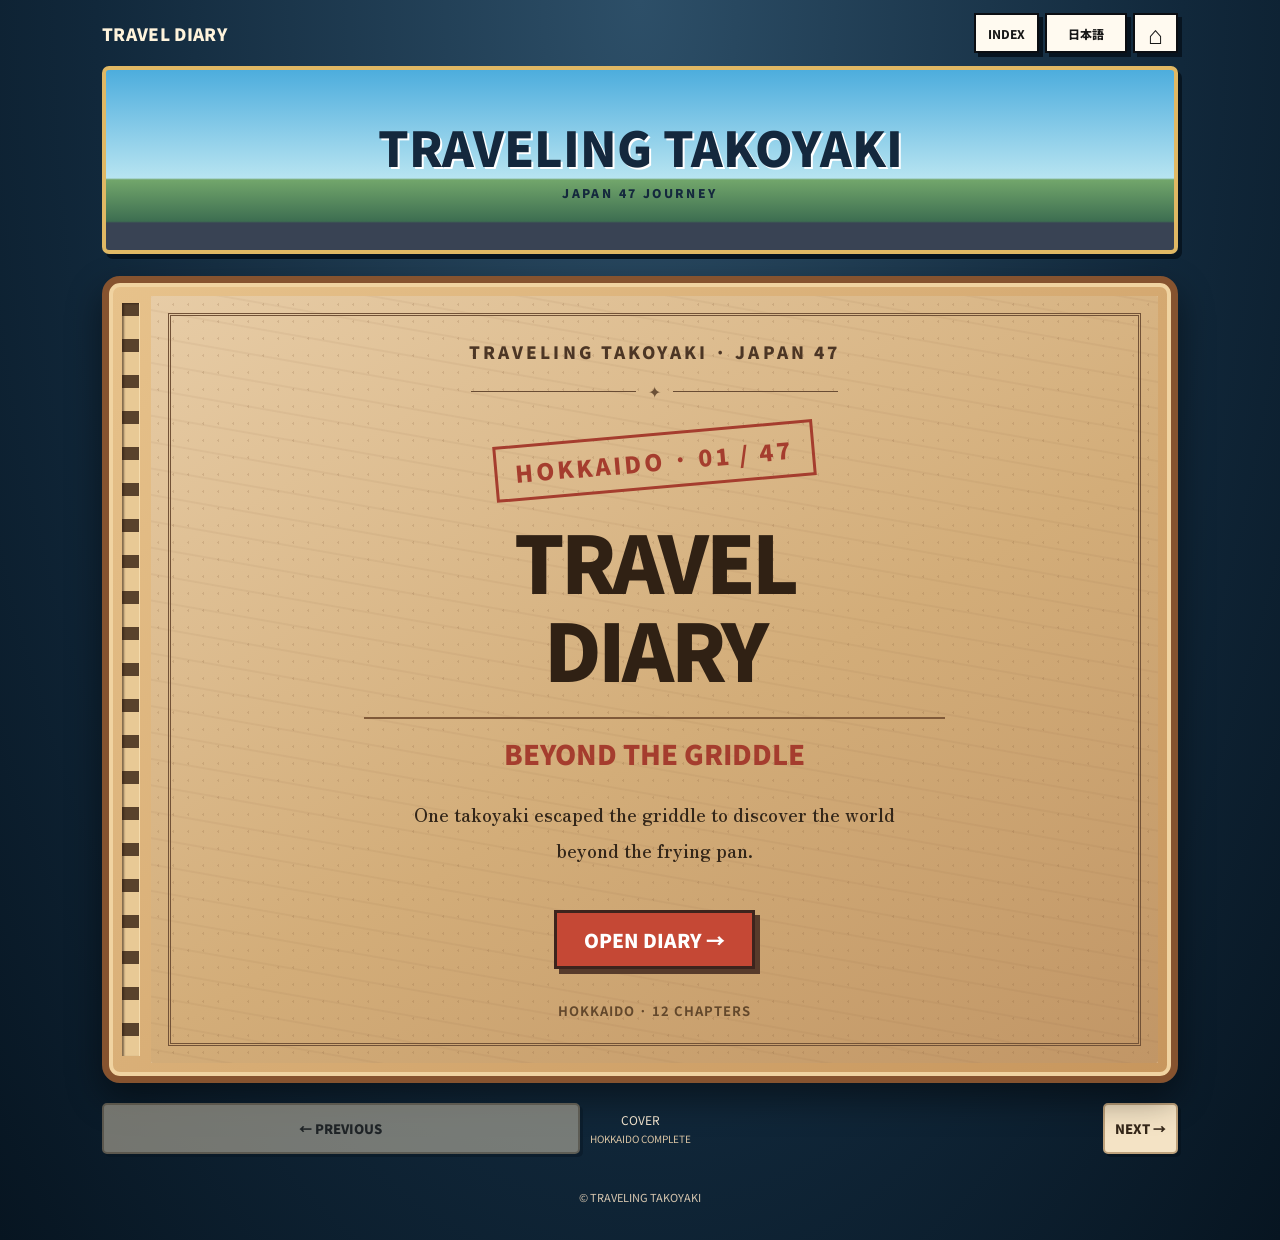
==== diary/index.html @ 93366f5d "index.html の更新" ====
<!DOCTYPE html>
<html lang="en">
<head>
<meta charset="UTF-8">
<meta name="viewport" content="width=device-width, initial-scale=1">
<meta name="theme-color" content="#11283b">

<title>TRAVEL DIARY | TRAVELING TAKOYAKI</title>

<style>
@import url('https://fonts.googleapis.com/css2?family=Noto+Sans+JP:wght@400;500;700;900&family=Zen+Old+Mincho:wght@400;600;700;900&display=swap');

:root {
  --navy: #11283b;
  --ink: #332619;
  --brown: #7d5232;
  --cream: #fff9ed;
  --kraft: #d4ad79;
  --red: #b84132;
}

* { box-sizing: border-box; }

html {
  scroll-behavior: smooth;
}

body {
  margin: 0;
  min-height: 100vh;
  background: radial-gradient(
    ellipse at 50% 0%,
    #2d4f68 0%,
    #11283b 60%,
    #071521 100%
  );
  color: var(--ink);
  font-family: 'Noto Sans JP', sans-serif;
}

button {
  cursor: pointer;
  font: inherit;
}

button:disabled {
  cursor: not-allowed;
  opacity: .45;
}

button:focus-visible,
a:focus-visible {
  outline: 3px solid #f8cb62;
  outline-offset: 3px;
}

[hidden] {
  display: none !important;
}

/* =========================================
   HEADER
========================================= */

.header {
  width: min(1100px, 100%);
  margin: 0 auto;
  padding: 13px 12px;
  display: flex;
  align-items: center;
  justify-content: space-between;
  gap: 8px;
}

.logo-text {
  font-size: 17px;
  font-weight: 900;
  color: #fff4dc;
  letter-spacing: .02em;
  white-space: nowrap;
}

.header-buttons {
  display: flex;
  gap: 6px;
  flex-shrink: 0;
}

.header-btn {
  height: 40px;
  min-width: 45px;
  padding: 0 12px;
  background: #fffaf0;
  color: #171717;
  border: 2px solid #0b0e13;
  border-radius: 0;
  box-shadow: 4px 4px 0 #071420;
  text-decoration: none;
  font-family: Georgia, 'Noto Sans JP', sans-serif;
  font-size: 12px;
  font-weight: 800;
  display: inline-flex;
  align-items: center;
  justify-content: center;
  white-space: nowrap;
}

.header-btn:hover {
  background: #f1deb5;
}

#languageBtn {
  min-width: 82px;
}

.home-btn {
  font-size: 25px;
  line-height: 1;
}

/* =========================================
   MAIN / HERO
========================================= */

.main {
  width: min(1100px, 100%);
  margin: 0 auto;
  padding: 0 12px;
}

.hero {
  position: relative;
  border: 4px solid #e0b864;
  border-radius: 7px;
  background: linear-gradient(
    #4daddd,
    #b7e4f1 60%,
    #72a66b 61%,
    #3d6e51 84%,
    #394354 85%
  );
  box-shadow: 4px 5px 0 #071521;
  overflow: hidden;
  min-height: 135px;
}

.hero img {
  display: none;
  width: 100%;
  height: auto;
  image-rendering: pixelated;
}

.hero.has-image img {
  display: block;
}

.hero.has-image .hero-fallback {
  display: none;
}

.hero-fallback {
  min-height: 180px;
  display: flex;
  flex-direction: column;
  justify-content: center;
  align-items: center;
  gap: 10px;
  text-align: center;
  color: #14283d;
  padding: 20px;
}

.hero-fallback strong {
  font-size: clamp(25px, 5vw, 48px);
  font-weight: 900;
  line-height: 1.15;
  text-shadow: 2px 2px #fff;
}

.hero-fallback span {
  font-size: 12px;
  font-weight: 900;
  letter-spacing: .2em;
}

/* =========================================
   NOTEBOOK
========================================= */

.notebook {
  margin-top: 22px;
  margin-bottom: 16px;
  padding: 13px 13px 13px 42px;
  position: relative;

  border: 7px solid #86532f;
  border-radius: 18px;

  background: linear-gradient(
    135deg,
    #e7c28b,
    #c7965d
  );

  box-shadow:
    0 15px 35px #0007,
    inset 0 0 0 4px #f0d3a1;
}

/* スクリーンショットのような
   四角く独立したリング穴 */

.notebook::before {
  content: "";
  position: absolute;
  top: 20px;
  bottom: 20px;
  left: 13px;
  width: 17px;

  background: repeating-linear-gradient(
    to bottom,
    #59422c 0 13px,
    #e8c995 13px 36px
  );

  box-shadow:
    inset 2px 1px 2px #26170d88,
    1px 0 0 #f5dcae;
}

.page {
  min-height: 560px;
  background: var(--cream);
  overflow: hidden;
  border-radius: 2px;
}

.page.flipping {
  animation: flip .35s ease-out;
}

@keyframes flip {
  0% {
    opacity: .55;
    transform: perspective(1200px) rotateY(-6deg);
  }
  100% {
    opacity: 1;
    transform: perspective(1200px) rotateY(0);
  }
}

/* =========================================
   CRAFT COVER
========================================= */

.cover {
  min-height: 610px;
  padding: 43px 28px;
  display: flex;
  justify-content: center;
  align-items: center;
  flex-direction: column;

  text-align: center;
  position: relative;

  background-color: #d7b183;
  background-image:
    radial-gradient(
      #80593730 1px,
      transparent 1px
    ),
    repeating-linear-gradient(
      10deg,
      transparent 0 12px,
      #80563712 13px 14px,
      transparent 15px 26px
    ),
    linear-gradient(
      150deg,
      #e7cca6 0%,
      #d3ad79 55%,
      #c19666 100%
    );

  background-size:
    15px 17px,
    auto,
    auto;
}

.cover::before {
  content: "";
  position: absolute;
  inset: 17px;
  border: 3px double #725237;
  pointer-events: none;
}

.cover-content {
  position: relative;
  z-index: 1;
  max-width: 660px;
  width: 100%;
}

.cover-small {
  font-weight: 900;
  font-size: clamp(11px, 2.4vw, 17px);
  letter-spacing: .18em;
  color: #4c3625;
}

.cover-decoration {
  margin: 15px auto 30px;
  display: flex;
  align-items: center;
  justify-content: center;
  gap: 12px;
  color: #6b5036;
}

.cover-decoration::before,
.cover-decoration::after {
  content: "";
  display: block;
  width: 25%;
  height: 1px;
  background: #694c34;
}

.stamp {
  display: inline-block;
  border: 3px solid #a53d2e;
  padding: 8px 18px;
  color: #a53d2e;
  font-size: clamp(13px, 3.6vw, 23px);
  font-weight: 900;
  letter-spacing: .13em;
  transform: rotate(-5deg);
  margin-bottom: 27px;
}

.cover-title {
  font-family: 'Noto Sans JP', sans-serif;
  font-size: clamp(36px, 8.5vw, 79px);
  font-weight: 900;
  line-height: 1.12;
  letter-spacing: -.05em;
  color: #302114;
  margin: 0;
}

.cover-title span {
  display: block;
}

.cover-subtitle {
  border-top: 2px solid #805a39;
  margin: 24px auto 0;
  padding-top: 15px;
  width: 88%;
  color: #a53d2e;
  font-size: clamp(17px, 4vw, 27px);
  font-weight: 900;
}

.cover-description {
  max-width: 510px;
  margin: 23px auto;
  font-family: 'Zen Old Mincho', serif;
  font-weight: 600;
  font-size: clamp(14px, 3.5vw, 19px);
  line-height: 1.9;
}

.open-btn {
  margin: 19px auto 0;
  border: 3px solid #3d241d;
  background: #c54835;
  color: white;
  padding: 13px 27px;
  font-size: 19px;
  font-weight: 900;
  box-shadow: 5px 5px 0 #573b2b;
}

.open-btn:hover {
  background: #a83527;
}

.cover-bottom {
  margin-top: 32px;
  font-size: 13px;
  font-weight: 700;
  color: #63482c;
  letter-spacing: .08em;
}

/* =========================================
   DIARY PAGES
========================================= */

.diary-spread {
  display: grid;
  grid-template-columns: 1fr 1fr;
  min-height: 590px;
}

.image-side {
  min-width: 0;
  padding: 28px 22px;
  background: #ecddc1;
  border-right: 1px solid #bea27a;

  display: flex;
  flex-direction: column;
}

.chapter-label {
  color: #886547;
  font-size: 11px;
  font-weight: 900;
  letter-spacing: .12em;
  margin-bottom: 26px;
}

.photo {
  margin: auto;
  width: min(100%, 440px);
  padding: 12px 12px 24px;

  position: relative;
  background: #fffaf0;
  box-shadow: 3px 8px 18px #4b382b50;
  transform: rotate(-1deg);
}

.photo::before {
  content: "";
  position: absolute;
  width: 80px;
  height: 24px;
  top: -12px;
  left: calc(50% - 40px);
  background: #c3a16a9c;
  transform: rotate(3deg);
  z-index: 2;
}

.photo img {
  display: none;
  width: 100%;
  aspect-ratio: 1;
  object-fit: cover;
  image-rendering: pixelated;
}

.photo.has-image img {
  display: block;
}

.photo-placeholder {
  aspect-ratio: 1;
  background: linear-gradient(
    160deg,
    #b6d9dd,
    #7da29c 57%,
    #718367 58%,
    #56724f
  );
  display: flex;
  align-items: center;
  justify-content: center;
  padding: 15px;
  text-align: center;
  color: #fff;
  font-weight: 900;
  text-shadow: 1px 2px 3px #324d51;
}

.photo.has-image .photo-placeholder {
  display: none;
}

.photo figcaption {
  margin-top: 15px;
  font-size: 12px;
  color: #745a41;
  text-align: center;
  font-weight: 700;
}

.text-side {
  min-width: 0;
  padding: 30px 29px 17px 36px;
  background: repeating-linear-gradient(
    to bottom,
    #fffaf0 0 33px,
    #cabda766 34px,
    #fffaf0 35px
  );

  display: flex;
  flex-direction: column;
}

.page-meta {
  display: flex;
  justify-content: space-between;
  gap: 10px;
  color: #8b6c4d;
  font-size: 11px;
  font-weight: 900;
}

.diary-title {
  font-family: 'Noto Sans JP', sans-serif;
  font-size: clamp(24px, 3.2vw, 38px);
  line-height: 1.32;
  font-weight: 900;
  margin: 24px 0 15px;
  color: #33251b;
}

.title-rule {
  width: 68px;
  height: 5px;
  background: #c44837;
  margin-bottom: 23px;
}

.diary-text {
  font-family: 'Zen Old Mincho', serif;
  font-size: 16px;
  line-height: 2.05;
  font-weight: 600;
  overflow-wrap: anywhere;
}

.diary-text p {
  margin: 0 0 12px;
}

.diary-text p:last-child {
  color: #9e4132;
  font-weight: 900;
}

.page-footer {
  margin-top: auto;
  padding-top: 20px;
  border-top: 1px solid #bdad94;
  color: #796751;
  display: flex;
  justify-content: space-between;
  gap: 10px;
  font-family: Georgia, serif;
  font-size: 11px;
}

/* =========================================
   PAGE NAVIGATION
========================================= */

.page-navigation {
  display: grid;
  grid-template-columns: 1fr auto 1fr;
  gap: 10px;
  align-items: center;
  margin: 20px 0;
}

.page-nav-button {
  min-height: 51px;
  padding: 10px;
  color: #352719;
  background: #f4e3c5;
  border: 2px solid #bda17b;
  border-radius: 5px;
  box-shadow: 3px 3px 0 #071521;
  font-weight: 900;
  font-size: 13px;
}

.page-nav-button:last-child {
  justify-self: end;
}

.page-progress {
  color: #f7e9d2;
  text-align: center;
  font-size: 12px;
  line-height: 1.7;
}

.next-release {
  display: block;
  font-size: 10px;
  color: #d8c3a3;
}

/* =========================================
   REACTIONS
========================================= */

.reaction-section {
  background: #f4e6ca;
  border: 5px solid #987149;
  border-radius: 9px;
  padding: 20px;
  margin: 0 0 25px;
}

.reaction-heading {
  font-size: 14px;
  font-weight: 900;
  color: #604630;
  margin: 0 0 15px;
  letter-spacing: .05em;
}

.reaction-buttons {
  display: grid;
  grid-template-columns: repeat(3, 1fr);
  gap: 10px;
}

.reaction-button {
  padding: 13px 6px;
  border: 2px solid #cbb18c;
  background: #fffaf0;
  border-radius: 8px;
  color: #372a20;
  display: flex;
  flex-direction: column;
  align-items: center;
  gap: 5px;
}

.reaction-button .emoji {
  font-size: 27px;
}

.reaction-button .count {
  font-family: Georgia, serif;
  font-size: 15px;
  font-weight: 900;
}

.reaction-button.selected {
  border-color: #b84a36;
  background: #ffe2d5;
  box-shadow: inset 0 0 0 1px #b84a36;
}

.reaction-message {
  text-align: center;
  color: #82654c;
  font-size: 12px;
  line-height: 1.7;
  margin: 12px 0 0;
}

/* =========================================
   TABLE OF CONTENTS
========================================= */

.modal {
  position: fixed;
  inset: 0;
  z-index: 100;
  padding: 16px;
  background: #071521eb;

  display: none;
  justify-content: center;
  align-items: center;
}

.modal.open {
  display: flex;
}

.modal-panel {
  background: #faedd7;
  border: 6px solid #835937;
  border-radius: 8px;
  padding: 18px;
  max-width: 760px;
  width: 100%;
  max-height: 90vh;
  overflow-y: auto;
}

.modal-heading {
  display: flex;
  align-items: center;
  justify-content: space-between;
  padding-bottom: 12px;
  border-bottom: 1px solid #c5a882;
}

.modal-heading h2 {
  font-size: 20px;
  margin: 0;
}

.close-btn {
  background: #c44837;
  border: 0;
  color: white;
  padding: 8px 13px;
  font-weight: 900;
}

.chapter-list {
  display: grid;
  grid-template-columns: repeat(2, 1fr);
  gap: 9px;
  margin-top: 15px;
}

.chapter-item {
  border: 1px solid #d0b28e;
  background: #fffaf1;
  color: #3d2b1c;
  padding: 10px;
  text-align: left;
  min-height: 75px;
}

.chapter-item strong {
  display: block;
  font-size: 13px;
  line-height: 1.6;
}

.chapter-item small {
  display: block;
  color: #8a684b;
  font-size: 11px;
}

.chapter-item.locked {
  background: #e9dcc7;
  opacity: .7;
}

.copyright {
  color: #d7c7b0;
  text-align: center;
  font-size: 11px;
  padding: 15px 0 35px;
}

/* =========================================
   MOBILE
========================================= */

@media (max-width: 760px) {

  .header {
    padding: 11px 9px;
  }

  .logo-text {
    font-size: 13px;
  }

  .header-buttons {
    gap: 5px;
  }

  .header-btn {
    height: 37px;
    min-width: 38px;
    padding: 0 8px;
    font-size: 11px;
    box-shadow: 3px 3px 0 #071420;
  }

  #languageBtn {
    min-width: 70px;
  }

  .main {
    padding: 0 9px;
  }

  .hero {
    border-width: 3px;
    min-height: 110px;
  }

  .hero-fallback {
    min-height: 130px;
  }

  .notebook {
    padding: 10px 10px 10px 35px;
    border-width: 6px;
    margin-top: 16px;
  }

  .notebook::before {
    left: 9px;
    width: 14px;
    top: 17px;
    bottom: 17px;
    background: repeating-linear-gradient(
      to bottom,
      #59422c 0 12px,
      #e8c995 12px 34px
    );
  }

  .page {
    min-height: 0;
  }

  .cover {
    min-height: 550px;
    padding: 44px 19px;
  }

  .cover::before {
    inset: 12px;
  }

  .cover-description {
    font-size: 15px;
  }

  .diary-spread {
    display: block;
    min-height: 0;
  }

  .image-side {
    padding: 19px 17px;
    border-right: none;
  }

  .chapter-label {
    margin-bottom: 16px;
  }

  .photo {
    width: min(88%, 420px);
  }

  .text-side {
    padding: 27px 19px 17px;
    min-height: 380px;
  }

  .diary-title {
    font-size: 26px;
  }

  .diary-text {
    font-size: 16px;
    line-height: 2.1;
  }

  .page-nav-button {
    font-size: 12px;
    min-height: 48px;
    padding: 8px;
  }

  .page-progress {
    font-size: 11px;
  }

  .next-release {
    font-size: 10px;
  }

  .chapter-list {
    grid-template-columns: 1fr;
  }

  .reaction-section {
    padding: 14px;
  }
}

@media (max-width: 370px) {
  .logo-text {
    font-size: 11px;
  }

  .header-btn {
    padding: 0 6px;
    font-size: 10px;
  }

  #languageBtn {
    min-width: 63px;
  }

  .notebook {
    padding-left: 30px;
  }

  .cover-title {
    font-size: 34px;
  }

  .page-navigation {
    gap: 5px;
  }

  .page-nav-button {
    font-size: 11px;
  }
}

@media (prefers-reduced-motion: reduce) {
  .page.flipping {
    animation: none;
  }

  html {
    scroll-behavior: auto;
  }
}
</style>
</head>

<body>

<header class="header">
  <div class="logo-text">TRAVEL DIARY</div>

  <nav class="header-buttons">
    <button
      class="header-btn"
      id="indexBtn"
      type="button">INDEX</button>

    <button
      class="header-btn"
      id="languageBtn"
      type="button">日本語</button>

    <a
      class="header-btn home-btn"
      href="https://japan47pixel.net/"
      aria-label="Official site"
      title="Official site">⌂</a>
  </nav>
</header>

<main class="main">

  <section class="hero" id="hero">
    <img
      id="heroImage"
      src="./assets/cover.png"
      alt="TRAVELING TAKOYAKI">

    <div class="hero-fallback">
      <strong>TRAVELING TAKOYAKI</strong>
      <span>JAPAN 47 JOURNEY</span>
    </div>
  </section>

  <section class="notebook" id="notebook">
    <div class="page" id="page">

      <!-- JavaScriptが使えない場合も表紙を表示 -->
      <div class="cover">
        <div class="cover-content">
          <div class="cover-small">
            TRAVELING TAKOYAKI · JAPAN 47
          </div>
          <h1 class="cover-title">
            <span>TRAVEL</span>
            <span>DIARY</span>
          </h1>
          <p class="cover-description">
            One takoyaki. Forty-seven prefectures.
            An unexpected journey.
          </p>
        </div>
      </div>

    </div>
  </section>

  <nav class="page-navigation">
    <button
      type="button"
      class="page-nav-button"
      id="prevBtn">← PREVIOUS</button>

    <div class="page-progress">
      <span id="pageIndicator">COVER</span>
      <span class="next-release" id="nextRelease"></span>
    </div>

    <button
      type="button"
      class="page-nav-button"
      id="nextBtn">NEXT →</button>
  </nav>

  <section
    id="reactionArea"
    class="reaction-section"
    hidden></section>

</main>

<footer class="copyright">
  © TRAVELING TAKOYAKI
</footer>

<div class="modal" id="indexModal"
     role="dialog" aria-modal="true"
     aria-labelledby="indexTitle">
  <div class="modal-panel">

    <div class="modal-heading">
      <h2 id="indexTitle">INDEX</h2>

      <button
        class="close-btn"
        type="button"
        id="closeIndex">×</button>
    </div>

    <div class="chapter-list" id="chapterList"></div>

  </div>
</div>

<script>
/* ============================================
   TRAVELING TAKOYAKI
   JOURNEY DIARY ENGINE

   This script works without Firebase.
============================================ */

(function () {
  "use strict";

  const FIRST_RELEASE =
    "2026-11-01T00:00:00+09:00";

  const SECOND_RELEASE =
    "2026-11-03T10:00:00+09:00";

  const INTERVAL_DAYS = 2;

  const prologue = {
    ja: [
      "毎日、鉄板の上で焼かれる。",
      "くるくるひっくり返されて、ソースを塗られて、最後は誰かのお腹の中へ。",
      "それが、たこ焼きの人生だった。",
      "でも、ある日、ひとつのたこ焼きが思った。",
      "「もっと広い世界を旅したい。」",
      "そして次の瞬間——ぽーーーーん！",
      "鉄板から飛び出した。自由だ！",
      "……着地した先は、たこ焼きカーの屋根だった。",
      "「結局、たこ焼き屋からは逃げられないのか。」",
      "それでもエンジンは動き出した。",
      "最初の目的地は、北海道。"
    ],
    en: [
      "Every day, the same hot griddle.",
      "Flip. Sauce. Seaweed flakes. Then straight into somebody’s stomach.",
      "That was the entire life of a takoyaki.",
      "Until one day, a single takoyaki had a thought.",
      "“I want to see the world beyond this griddle.”",
      "And then—BOING!",
      "It launched itself into freedom.",
      "…And landed on top of a takoyaki truck.",
      "“So much for escaping the food industry.”",
      "Still, the engine started.",
      "First destination: HOKKAIDO."
    ]
  };

  const chapters = [
    {
      id: 1,
      jaTitle: "牛に人生相談をしてみた。",
      enTitle: "A Serious Talk with a Cow",
      jaPlace: "北海道・牧場",
      enPlace: "Hokkaido Pasture",
      ja: [
        "鉄板を飛び出して、はじめてたどり着いた場所は、どこまでも緑が続く牧場だった。",
        "「毎日焼かれて食べられる人生が嫌で、逃げてきたんだ。」",
        "牛はしばらく草を噛んでから言った。「わかるよ。僕も毎日、乳を搾られてる。」",
        "ふたりは夕方まで、世の中の理不尽さについて語り合った。",
        "帰り際、牛が聞いた。「ところで、車の免許は？」",
        "「ない。」",
        "牛は静かに三歩、後ずさりした。"
      ],
      en: [
        "I escaped the griddle and found a pasture stretching all the way to the horizon.",
        "“I got tired of being cooked and eaten every day,” I told a cow.",
        "He chewed thoughtfully. “I get it. They take my milk every morning.”",
        "We spent the afternoon discussing the unfairness of life.",
        "Then he asked, “By the way, do you have a driver’s license?”",
        "“No.”",
        "The cow slowly backed away."
      ]
    },
    {
      id: 2,
      jaTitle: "逃げた先も食材だった。",
      enTitle: "No Safe Place for Food",
      jaPlace: "北海道・じゃがいも畑",
      enPlace: "Potato Fields",
      ja: [
        "広い畑で、土まみれのじゃがいもたちを見つけた。",
        "「いいなぁ。君たちは鉄板で焼かれなくて。」",
        "「俺たち？　茹でられて、揚げられて、潰されるけど。」",
        "「……大変だね。」",
        "「しかも、ときどき皮をむかれる。」",
        "たこ焼きは黙って車へ戻った。",
        "この国に、食材の逃げ場はないらしい。"
      ],
      en: [
        "In a vast field, I met a potato covered in dirt.",
        "“Lucky you. Nobody puts you on a griddle.”",
        "“No,” the potato said. “They boil us, fry us, and mash us.”",
        "“Oh.”",
        "“Sometimes they peel us first.”",
        "I got back in my truck without another word.",
        "Apparently there is no safe place for food in this country."
      ]
    },
    {
      id: 3,
      jaTitle: "花になりたかった日。",
      enTitle: "The Day I Wanted to Be a Flower",
      jaPlace: "北海道・ラベンダー畑",
      enPlace: "Lavender Fields",
      ja: [
        "紫色の花が、風に揺れていた。きれいだ。しかも誰にも食べられていない。",
        "「僕も花として生きていけないかな。」",
        "花畑の真ん中で、じっとしてみた。",
        "しばらくして、一匹のハチが近づいてきた。",
        "「君、花粉はある？」",
        "「青のりなら。」",
        "ハチは何も言わずに飛び去った。",
        "花になるのも、なかなか難しい。"
      ],
      en: [
        "Purple flowers swayed in the breeze. Beautiful. And nobody was trying to eat them.",
        "“Maybe I could live as a flower.”",
        "I stood perfectly still in the lavender field.",
        "Eventually, a bee approached.",
        "“Got any pollen?”",
        "“I have seaweed flakes.”",
        "The bee left without saying a word.",
        "Becoming a flower was harder than expected."
      ]
    },
    {
      id: 4,
      jaTitle: "シカに道を聞いてはいけない。",
      enTitle: "Never Ask a Deer for Directions",
      jaPlace: "北海道・エゾシカの森",
      enPlace: "Deer Country",
      ja: [
        "森のそばで、大きな角を持つシカに出会った。",
        "「すみません。自由になれる場所は、どっちですか？」",
        "シカは黙って山の向こうを見た。",
        "「あっち？」",
        "シカは草を食べ始めた。",
        "「……聞いてます？」",
        "三十分後、たこ焼きは気づいた。",
        "ナビより役に立たない相手に、人生相談をしていた。"
      ],
      en: [
        "Near the forest, I met a deer with impressive antlers.",
        "“Excuse me. Which way is freedom?”",
        "He stared at the mountains.",
        "“That way?”",
        "He started eating grass.",
        "“Are you even listening?”",
        "Thirty minutes later, I realized I had asked an animal for philosophical directions.",
        "My GPS was more emotionally available."
      ]
    },
    {
      id: 5,
      jaTitle: "湖に映った正体。",
      enTitle: "The Truth in the Lake",
      jaPlace: "北海道・紅葉の湖",
      enPlace: "Autumn Lake",
      ja: [
        "山も木々も、湖にきれいに映っていた。",
        "水面をのぞくと、ひとつだけ丸いものが映った。",
        "自由な旅人になったつもりだった。だけど、そこにいたのは、どう見てもたこ焼きだった。",
        "「どこへ行っても、自分は自分か。」",
        "少しだけ、胸が熱くなった。",
        "……いや、さっきから車の暖房が強すぎる。"
      ],
      en: [
        "The mountains and autumn trees were perfectly reflected in the lake.",
        "I looked into the water. One round shape looked back.",
        "I had imagined myself as a fearless traveler. But my reflection was, unmistakably, a takoyaki.",
        "“I guess I’m still me, wherever I go.”",
        "For a moment, I felt warm inside.",
        "Actually, the truck heater was just set way too high."
      ]
    },
    {
      id: 6,
      jaTitle: "飛べると思った日。",
      enTitle: "The Day I Tried to Fly",
      jaPlace: "北海道・夕暮れの湿原",
      enPlace: "Sunset Wetlands",
      ja: [
        "夕日に染まった湿原で、二羽のタンチョウが優雅に歩いていた。",
        "「空を飛べるって、どんな気分？」",
        "一羽が翼を広げた。「自由だよ。」",
        "たこ焼きは目を閉じ、思い切りジャンプした。",
        "地面に落ちた。",
        "タンチョウが言った。「君は飛ぶより、転がるほうが向いてると思う。」",
        "なぜだろう。言い返せなかった。"
      ],
      en: [
        "At sunset, two cranes walked gracefully across the wetlands.",
        "“What does flying feel like?” I asked.",
        "One spread its wings. “Freedom.”",
        "I closed my eyes, jumped as high as I could…",
        "…and landed immediately.",
        "“I think you’re better built for rolling,” said the crane.",
        "I had no comeback."
      ]
    },
    {
      id: 7,
      jaTitle: "灯台は道を教えてくれない。",
      enTitle: "The Lighthouse Has No Answers",
      jaPlace: "北海道・夕日の灯台",
      enPlace: "Coastal Lighthouse",
      ja: [
        "海辺の灯台に、夕日が沈んでいった。",
        "「ねえ灯台さん。海の向こうには、何があるの？」",
        "灯台は何も答えない。ただ、遠くを照らしていた。",
        "「そうか。自分で確かめろってことだね。」",
        "たこ焼きは決意して、車のエンジンをかけた。",
        "三メートル進んで、行き止まりだった。",
        "灯台は、最後まで何も教えてくれなかった。"
      ],
      en: [
        "At the seaside, the sun sank behind a lighthouse.",
        "“Hey, lighthouse. What’s waiting beyond the ocean?”",
        "It said nothing. It simply shone into the distance.",
        "“I understand. I have to find out for myself.”",
        "I started the truck, full of courage.",
        "Three meters later, I reached a dead end.",
        "The lighthouse remained profoundly unhelpful."
      ]
    },
    {
      id: 8,
      jaTitle: "親切なキツネには気をつけろ。",
      enTitle: "Beware of Friendly Foxes",
      jaPlace: "北海道・雪原とキタキツネ",
      enPlace: "Snowfield and Fox",
      ja: [
        "雪道で迷っていると、キタキツネが近づいてきた。",
        "「寒そうだね。温めてあげようか？」",
        "「え、本当に？　ありがとう！」",
        "キツネはにっこり笑った。",
        "「ソース、かけてもいい？」",
        "たこ焼きはエンジン全開で逃げた。",
        "親切と食欲は、紙一重である。"
      ],
      en: [
        "I was lost on a snowy road when a fox approached.",
        "“You look cold. Want me to warm you up?”",
        "“Really? That’s so kind!”",
        "The fox smiled.",
        "“Would you like some sauce with that?”",
        "I drove away at full speed.",
        "There is a very thin line between kindness and appetite."
      ]
    },
    {
      id: 9,
      jaTitle: "乗船券より先に必要なもの。",
      enTitle: "Something More Important Than a Ticket",
      jaPlace: "北海道・雪の港町",
      enPlace: "Snowy Harbor",
      ja: [
        "港には大きな船が停まっていた。ようやく海を渡れる！",
        "窓口で元気よく言った。「青森まで、一台お願いします！」",
        "係の人は首をかしげた。",
        "「運転手さんは？」",
        "「僕です。」",
        "「……たこ焼きが？」",
        "長い沈黙のあと、係の人は申込用紙を差し出した。",
        "職業欄に何を書けばいいのか、分からなかった。"
      ],
      en: [
        "At the harbor, I finally found a ship. A way across the sea!",
        "“One vehicle to Aomori, please!” I told the ticket clerk.",
        "He tilted his head. “Who’s driving?”",
        "“Me.”",
        "“…A takoyaki?”",
        "After a very long silence, he handed me a form.",
        "I stared at the box labeled OCCUPATION.",
        "I had never been so unsure of my career."
      ]
    },
    {
      id: 10,
      jaTitle: "海が道になった、と思った。",
      enTitle: "When the Ocean Looked Like a Road",
      jaPlace: "北海道・流氷とアザラシ",
      enPlace: "Drift Ice and Seals",
      ja: [
        "海に白い氷が浮かんでいた。",
        "「これはすごい！　海が凍ってる！　もう船なんかいらない！」",
        "たこ焼きは車を降り、氷に片足を乗せた。",
        "アザラシがこちらを見た。",
        "「それ、流氷だよ。動くよ。」",
        "「え？」",
        "氷はゆっくり沖へ流れていった。",
        "自由って、たまに帰り道をなくすことらしい。"
      ],
      en: [
        "White ice drifted across the sea.",
        "“Amazing! The ocean has frozen! Who needs a boat?”",
        "I stepped onto a piece of ice.",
        "A seal looked up.",
        "“That’s drift ice. It moves.”",
        "“…Oh.”",
        "The ice slowly carried me away from shore.",
        "Freedom, apparently, sometimes means losing your ride home."
      ]
    },
    {
      id: 11,
      jaTitle: "100万ドルの夜景、所持金0円。",
      enTitle: "A Million-Dollar View, Zero Yen",
      jaPlace: "北海道・函館の夜景",
      enPlace: "Night View of Hakodate",
      ja: [
        "夜の街が、宝石のように光っていた。",
        "鉄板の上にいたころは、こんな景色があることすら知らなかった。",
        "「旅に出て、よかったな。」",
        "少しだけ涙が出そうになった。",
        "自由は、思ったよりずっと美しい。",
        "そこで気づいた。",
        "「……そういえば、財布を持っていない。」",
        "100万ドルの夜景を眺める、所持金0円のたこ焼き。"
      ],
      en: [
        "The city glittered like a box of jewels.",
        "Back on the griddle, I never knew a view like this existed.",
        "“I’m glad I ran away.”",
        "For a moment, I nearly cried.",
        "Freedom was more beautiful than I had imagined.",
        "Then it hit me.",
        "“…I don’t actually have a wallet.”",
        "A million-dollar view. Zero yen in my pocket."
      ]
    },
    {
      id: 12,
      jaTitle: "それでも、旅は続く。",
      enTitle: "And Still, the Journey Goes On",
      jaPlace: "北海道・オーロラの夜",
      enPlace: "Aurora Night",
      ja: [
        "夜空いっぱいに、光のカーテンが広がっていた。",
        "食べられたくなくて飛び出した、あの日の鉄板。",
        "牛にも、じゃがいもにも、キツネにも会った。",
        "自由になれたのかどうか、まだ分からない。",
        "でも、ひとつだけ確かなことがある。",
        "明日も、まだ見たことのない景色を見たい。",
        "たこ焼きは車へ戻り、次の目的地をナビに入力した。",
        "「青森県」",
        "ナビが答えた。「海を渡ってください。」",
        "「……また海か。」",
        "旅は、まだ始まったばかりだ。"
      ],
      en: [
        "Curtains of light stretched across the night sky.",
        "I remembered the griddle I escaped, and everyone I had met since: a cow, a potato, a fox.",
        "I still wasn’t sure what freedom meant.",
        "But I knew one thing: I wanted to see another place tomorrow.",
        "I climbed back into the truck and entered my next destination: AOMORI.",
        "The GPS replied, “Please cross the ocean.”",
        "“…The ocean. Again.”",
        "My journey was only just beginning."
      ]
    }
  ];

  const $ = id => document.getElementById(id);

  const escapeText = text =>
    String(text ?? "").replace(
      /[&<>"']/g,
      character => ({
        "&": "&amp;",
        "<": "&lt;",
        ">": "&gt;",
        '"': "&quot;",
        "'": "&#39;"
      }[character])
    );

  const pad = n => String(n).padStart(2, "0");

  chapters.forEach((chapter, index) => {
    chapter.key = "hokkaido-" + pad(chapter.id);

    chapter.image =
      "./assets/hokkaido-" + pad(chapter.id) + ".png";

    chapter.release = index === 0
      ? FIRST_RELEASE
      : new Date(
          Date.parse(SECOND_RELEASE) +
          (index - 1) * INTERVAL_DAYS * 86400000
        ).toISOString();
  });

  let language = "en";

  try {
    language =
      localStorage.getItem("travel-diary-language") === "ja"
        ? "ja"
        : "en";
  } catch (_) {}

  let currentPage = 0;
  let reactionSequence = 0;

  function isOpen(chapter) {
    return Date.now() >= Date.parse(chapter.release);
  }

  function openCount() {
    return chapters.filter(isOpen).length;
  }

  function maxPage() {
    return openCount() + 1;
  }

  function formatDate(iso) {
    return new Intl.DateTimeFormat(
      language === "ja" ? "ja-JP" : "en-GB",
      {
        timeZone: "Asia/Tokyo",
        month: "short",
        day: "numeric",
        hour: "2-digit",
        minute: "2-digit",
        hour12: false
      }
    ).format(new Date(iso)) + " JST";
  }

  function paragraphs(lines) {
    return lines.map(line =>
      "<p>" + escapeText(line) + "</p>"
    ).join("");
  }

  function titleFor(chapter) {
    return language === "ja"
      ? chapter.jaTitle
      : chapter.enTitle;
  }

  function placeFor(chapter) {
    return language === "ja"
      ? chapter.jaPlace
      : chapter.enPlace;
  }

  function setupImages() {

    const heroImage = $("heroImage");
    const hero = $("hero");

    const onHeroLoad = () => {
      if (heroImage.naturalWidth > 0) {
        hero.classList.add("has-image");
      }
    };

    heroImage.addEventListener("load", onHeroLoad);

    if (heroImage.complete) {
      onHeroLoad();
    }

    // 画像が見つからなくても本文を残す
    document.querySelectorAll(".photo").forEach(figure => {
      const image = figure.querySelector("img");

      if (!image) return;

      function check() {
        if (image.naturalWidth > 0) {
          figure.classList.add("has-image");
        }
      }

      image.addEventListener("load", check);

      if (image.complete) check();
    });
  }

  function renderCover() {
    const english = language === "en";

    $("page").innerHTML = `
      <article class="cover">
        <div class="cover-content">

          <div class="cover-small">
            TRAVELING TAKOYAKI · JAPAN 47
          </div>

          <div class="cover-decoration">✦</div>

          <div class="stamp">
            ${english
              ? "HOKKAIDO · 01 / 47"
              : "北海道 · 01 / 47"}
          </div>

          <h1 class="cover-title">
            ${english
              ? "<span>TRAVEL</span><span>DIARY</span>"
              : "<span>たこ焼きの</span><span>旅日記</span>"}
          </h1>

          <div class="cover-subtitle">
            ${english
              ? "BEYOND THE GRIDDLE"
              : "鉄板の向こう側へ"}
          </div>

          <p class="cover-description">
            ${english
              ? "One takoyaki escaped the griddle to discover the world beyond the frying pan."
              : "毎日焼かれて食べられる人生を抜け出し、ひとつのたこ焼きが旅に出た。"}
          </p>

          <button
            type="button"
            class="open-btn"
            id="openDiary">
            ${english
              ? "OPEN DIARY"
              : "日記を開く"} →
          </button>

          <div class="cover-bottom">
            ${english
              ? "HOKKAIDO · 12 CHAPTERS"
              : "北海道編 · 全12話"}
          </div>

        </div>
      </article>
    `;

    $("openDiary").addEventListener("click", () => {
      goTo(1);
    });
  }

  function renderStory() {

    const intro = currentPage === 1;
    const chapter = intro ? null : chapters[currentPage - 2];

    if (chapter && !isOpen(chapter)) {
      currentPage = maxPage();
      render();
      return;
    }

    const title = intro
      ? (language === "ja"
          ? "鉄板の向こう側"
          : "Beyond the Griddle")
      : titleFor(chapter);

    const place = intro
      ? (language === "ja"
          ? "旅のはじまり"
          : "Before the Journey")
      : placeFor(chapter);

    const label = intro
      ? "PROLOGUE 00"
      : "CHAPTER " + pad(chapter.id) + " / 12";

    const text = intro
      ? prologue[language]
      : chapter[language];

    const image = intro
      ? "./assets/prologue.png"
      : chapter.image;

    const number = intro ? "00" : pad(chapter.id);

    const date = intro
      ? "01 / 47 · HOKKAIDO"
      : formatDate(chapter.release);

    $("page").innerHTML = `
      <article class="diary-spread">

        <section class="image-side">

          <div class="chapter-label">
            ${escapeText(label)}
          </div>

          <figure class="photo">

            <div class="photo-placeholder">
              ${escapeText(place)}
            </div>

            <img
              src="${escapeText(image)}"
              alt="${escapeText(place)}"
              loading="eager">

            <figcaption>
              ${escapeText(place)}
            </figcaption>

          </figure>

        </section>

        <section class="text-side">

          <div class="page-meta">
            <span>${escapeText(label)}</span>
            <span>${escapeText(date)}</span>
          </div>

          <h2 class="diary-title">
            ${escapeText(title)}
          </h2>

          <div class="title-rule"></div>

          <div class="diary-text">
            ${paragraphs(text)}
          </div>

          <div class="page-footer">
            <span>TRAVELING TAKOYAKI</span>
            <span>${number}</span>
          </div>

        </section>

      </article>
    `;
  }

  function render() {

    document.documentElement.lang = language;

    $("languageBtn").textContent =
      language === "ja" ? "ENGLISH" : "日本語";

    $("indexBtn").textContent =
      language === "ja" ? "目次" : "INDEX";

    $("prevBtn").textContent =
      language === "ja" ? "← 前へ" : "← PREVIOUS";

    $("nextBtn").textContent =
      language === "ja" ? "次へ →" : "NEXT →";

    $("prevBtn").disabled = currentPage === 0;
    $("nextBtn").disabled = currentPage >= maxPage();

    const pageElement = $("page");

    pageElement.classList.remove("flipping");

    void pageElement.offsetWidth;

    pageElement.classList.add("flipping");

    if (currentPage === 0) {
      renderCover();
    } else {
      renderStory();
    }

    setupImages();

    if (currentPage === 0) {
      $("pageIndicator").textContent =
        language === "ja" ? "表紙" : "COVER";
    } else if (currentPage === 1) {
      $("pageIndicator").textContent =
        language === "ja" ? "プロローグ" : "PROLOGUE";
    } else {
      $("pageIndicator").textContent =
        "CHAPTER " + pad(currentPage - 1) + " / 12";
    }

    const count = openCount();

    if (count < chapters.length) {
      $("nextRelease").textContent =
        (language === "ja" ? "次の公開：" : "NEXT: ") +
        formatDate(chapters[count].release);
    } else {
      $("nextRelease").textContent =
        language === "ja"
          ? "北海道編 完結"
          : "HOKKAIDO COMPLETE";
    }

    showReactions();

    // プレビュー用URLの状態を反映
    try {
      const hash =
        currentPage === 0 ? "" : "#page-" + currentPage;

      history.replaceState(
        null,
        "",
        location.pathname + location.search + hash
      );
    } catch (_) {
      // ローカルファイルでURL操作が制限されても、
      // 日記の表示は止めない
    }
  }

  function goTo(target) {

    if (target < 0 || target > maxPage()) {
      return;
    }

    currentPage = target;

    render();

    $("notebook").scrollIntoView({
      behavior: "smooth",
      block: "start"
    });
  }

  function openIndex() {

    const list = $("chapterList");

    const items = [
      {
        page: 1,
        title: language === "ja"
          ? "鉄板の向こう側"
          : "Beyond the Griddle",
        label: "PROLOGUE 00",
        open: true,
        release: null
      },
      ...chapters.map(ch => ({
        page: ch.id + 1,
        title: titleFor(ch),
        label: "CHAPTER " + pad(ch.id),
        open: isOpen(ch),
        release: ch.release
      }))
    ];

    list.innerHTML = items.map(item => `
      <button
        type="button"
        class="chapter-item ${item.open ? "" : "locked"}"
        data-page="${item.page}"
        ${item.open ? "" : "disabled"}>

        <small>
          ${item.open ? "📖" : "🔒"}
          ${escapeText(item.label)}
        </small>

        <strong>
          ${escapeText(item.title)}
        </strong>

        ${item.release
          ? `<small>${escapeText(formatDate(item.release))}</small>`
          : ""}

      </button>
    `).join("");

    list.querySelectorAll("[data-page]").forEach(button => {
      button.addEventListener("click", () => {
        closeIndex();
        goTo(Number(button.dataset.page));
      });
    });

    $("indexTitle").textContent =
      language === "ja" ? "旅の目次" : "INDEX";

    $("indexModal").classList.add("open");
    $("closeIndex").focus();
  }

  function closeIndex() {
    $("indexModal").classList.remove("open");
  }

  /* ========================================
     REACTIONS
  ======================================== */

  async function showReactions() {

    const token = ++reactionSequence;
    const area = $("reactionArea");

    if (currentPage < 2) {
      area.hidden = true;
      area.innerHTML = "";
      return;
    }

    const chapter = chapters[currentPage - 2];

    if (!chapter || !isOpen(chapter)) {
      area.hidden = true;
      return;
    }

    area.hidden = false;

    const types = [
      ["heart", "❤️"],
      ["laugh", "😂"],
      ["cry", "😢"]
    ];

    area.innerHTML = `
      <h3 class="reaction-heading">
        ${language === "ja"
          ? "このお話、どうだった？"
          : "HOW DID YOU FEEL?"}
      </h3>

      <div class="reaction-buttons">

        ${types.map(([type, emoji]) => `
          <button
            type="button"
            class="reaction-button"
            data-reaction="${type}"
            aria-pressed="false"
            disabled>

            <span class="emoji">${emoji}</span>
            <span class="count">—</span>

          </button>
        `).join("")}

      </div>

      <p class="reaction-message" id="reactionMessage">
        ${language === "ja"
          ? "リアクションを読み込み中…"
          : "Loading reactions..."}
      </p>
    `;

    const backend = window.reactionsBackend;

    if (!backend) {
      $("reactionMessage").textContent =
        language === "ja"
          ? "Firebase設定後に投票と集計が利用できます。"
          : "Reactions will be enabled after Firebase setup.";
      return;
    }

    try {
      const result = await backend.read(chapter.key);

      if (token !== reactionSequence) return;

      types.forEach(([type]) => {

        const button = area.querySelector(
          `[data-reaction="${type}"]`
        );

        if (!button) return;

        button.disabled = false;

        button.querySelector(".count").textContent =
          result.counts[type] ?? 0;

        const selected = result.selected === type;

        button.classList.toggle("selected", selected);

        button.setAttribute(
          "aria-pressed",
          selected ? "true" : "false"
        );

        button.addEventListener("click", async () => {

          area.querySelectorAll(
            ".reaction-button"
          ).forEach(b => {
            b.disabled = true;
          });

          try {
            await backend.vote(
              chapter.key,
              type,
              result.selected
            );

            if (token === reactionSequence) {
              showReactions();
            }

          } catch (error) {
            console.error(error);

            if (token === reactionSequence) {
              $("reactionMessage").textContent =
                language === "ja"
                  ? "投票できませんでした。もう一度お試しください。"
                  : "Voting failed. Please try again.";

              area.querySelectorAll(
                ".reaction-button"
              ).forEach(b => {
                b.disabled = false;
              });
            }
          }

        });

      });

      $("reactionMessage").textContent =
        language === "ja"
          ? "1話につき1種類。もう一度押すと取り消せます。"
          : "Choose one reaction. Tap again to remove it.";

    } catch (error) {
      console.error(error);

      if (token !== reactionSequence) return;

      $("reactionMessage").textContent =
        language === "ja"
          ? "リアクションを読み込めませんでした。"
          : "Unable to load reactions.";
    }
  }

  window.refreshDiaryReactions = showReactions;

  /* ========================================
     EVENTS
  ======================================== */

  $("prevBtn").addEventListener("click", () => {
    goTo(currentPage - 1);
  });

  $("nextBtn").addEventListener("click", () => {
    goTo(currentPage + 1);
  });

  $("indexBtn").addEventListener("click", openIndex);

  $("closeIndex").addEventListener("click", closeIndex);

  $("indexModal").addEventListener("click", event => {
    if (event.target === $("indexModal")) {
      closeIndex();
    }
  });

  $("languageBtn").addEventListener("click", () => {

    language = language === "ja" ? "en" : "ja";

    try {
      localStorage.setItem(
        "travel-diary-language",
        language
      );
    } catch (_) {}

    render();
  });

  document.addEventListener("keydown", event => {

    if (event.key === "Escape") {
      closeIndex();
      return;
    }

    if ($("indexModal").classList.contains("open")) {
      return;
    }

    if (event.key === "ArrowRight") {
      goTo(currentPage + 1);
    }

    if (event.key === "ArrowLeft") {
      goTo(currentPage - 1);
    }
  });

  let touchX = null;

  $("page").addEventListener(
    "touchstart",
    event => {
      touchX = event.touches[0].clientX;
    },
    { passive: true }
  );

  $("page").addEventListener(
    "touchend",
    event => {
      if (touchX === null) return;

      const distance =
        event.changedTouches[0].clientX - touchX;

      touchX = null;

      if (Math.abs(distance) > 85) {
        goTo(currentPage + (distance < 0 ? 1 : -1));
      }
    },
    { passive: true }
  );

  const match =
    location.hash.match(/^#page-(\d+)$/);

  currentPage = Math.min(
    match ? Number(match[1]) : 0,
    maxPage()
  );

  // 実際に表示が失敗しないように、
  // 初期画面を即時に描画
  render();

  let lastOpenCount = openCount();

  setInterval(() => {

    const count = openCount();

    if (count !== lastOpenCount) {
      lastOpenCount = count;
      render();
    }

  }, 60000);

})();
</script>

<script type="module">
/* ============================================
   FIREBASE REACTIONS

   Firebaseを設定するまでは
   日記本体だけが動きます。

   コメント機能はありません。
============================================ */

/*
   Firebase Console で
   プロジェクトとWebアプリを作成し、
   下の設定に実際の値を入れてください。
*/

const firebaseConfig = {
  apiKey: "",
  authDomain: "",
  projectId: "",
  appId: ""
};

/*
   以下は設定後に利用する投票システム。
   Authenticationの匿名認証と
   Firestoreの設定が必要です。
*/

if (
  firebaseConfig.apiKey &&
  firebaseConfig.projectId &&
  firebaseConfig.appId
) {

  try {

    const VERSION = "11.10.0";

    const [
      appModule,
      authModule,
      firestoreModule
    ] = await Promise.all([

      import(
        `https://www.gstatic.com/firebasejs/${VERSION}/firebase-app.js`
      ),

      import(
        `https://www.gstatic.com/firebasejs/${VERSION}/firebase-auth.js`
      ),

      import(
        `https://www.gstatic.com/firebasejs/${VERSION}/firebase-firestore.js`
      )

    ]);

    const app = appModule.initializeApp(firebaseConfig);

    const auth = authModule.getAuth(app);

    const db = firestoreModule.getFirestore(app);

    await auth.authStateReady();

    const user = auth.currentUser ||
      (await authModule.signInAnonymously(auth)).user;

    const {
      doc,
      collection,
      query,
      where,
      getDoc,
      getCountFromServer,
      setDoc,
      deleteDoc,
      serverTimestamp
    } = firestoreModule;

    function voteRef(chapterKey) {
      return doc(
        db,
        "diaryChapters",
        chapterKey,
        "votes",
        user.uid
      );
    }

    function voteCollection(chapterKey) {
      return collection(
        db,
        "diaryChapters",
        chapterKey,
        "votes"
      );
    }

    window.reactionsBackend = {

      async read(chapterKey) {

        const ownVote = await getDoc(
          voteRef(chapterKey)
        );

        const selected = ownVote.exists()
          ? ownVote.data().type
          : null;

        const types = [
          "heart",
          "laugh",
          "cry"
        ];

        const results = await Promise.all(
          types.map(type =>
            getCountFromServer(
              query(
                voteCollection(chapterKey),
                where("type", "==", type)
              )
            )
          )
        );

        const counts = {};

        types.forEach((type, index) => {
          counts[type] = results[index].data().count;
        });

        return {
          selected,
          counts
        };
      },

      async vote(chapterKey, type, selected) {

        if (!["heart", "laugh", "cry"].includes(type)) {
          throw new Error("Invalid reaction");
        }

        const ref = voteRef(chapterKey);

        if (selected === type) {

          await deleteDoc(ref);

        } else {

          await setDoc(ref, {
            type,
            updatedAt: serverTimestamp()
          });

        }
      }

    };

    // Firebaseの接続後に、
    // 表示中の話の投票数を読み直す
    if (window.refreshDiaryReactions) {
      window.refreshDiaryReactions();
    }

  } catch (error) {
    console.error("Firebase initialization error:", error);
  }

}
</script>

</body>
</html>
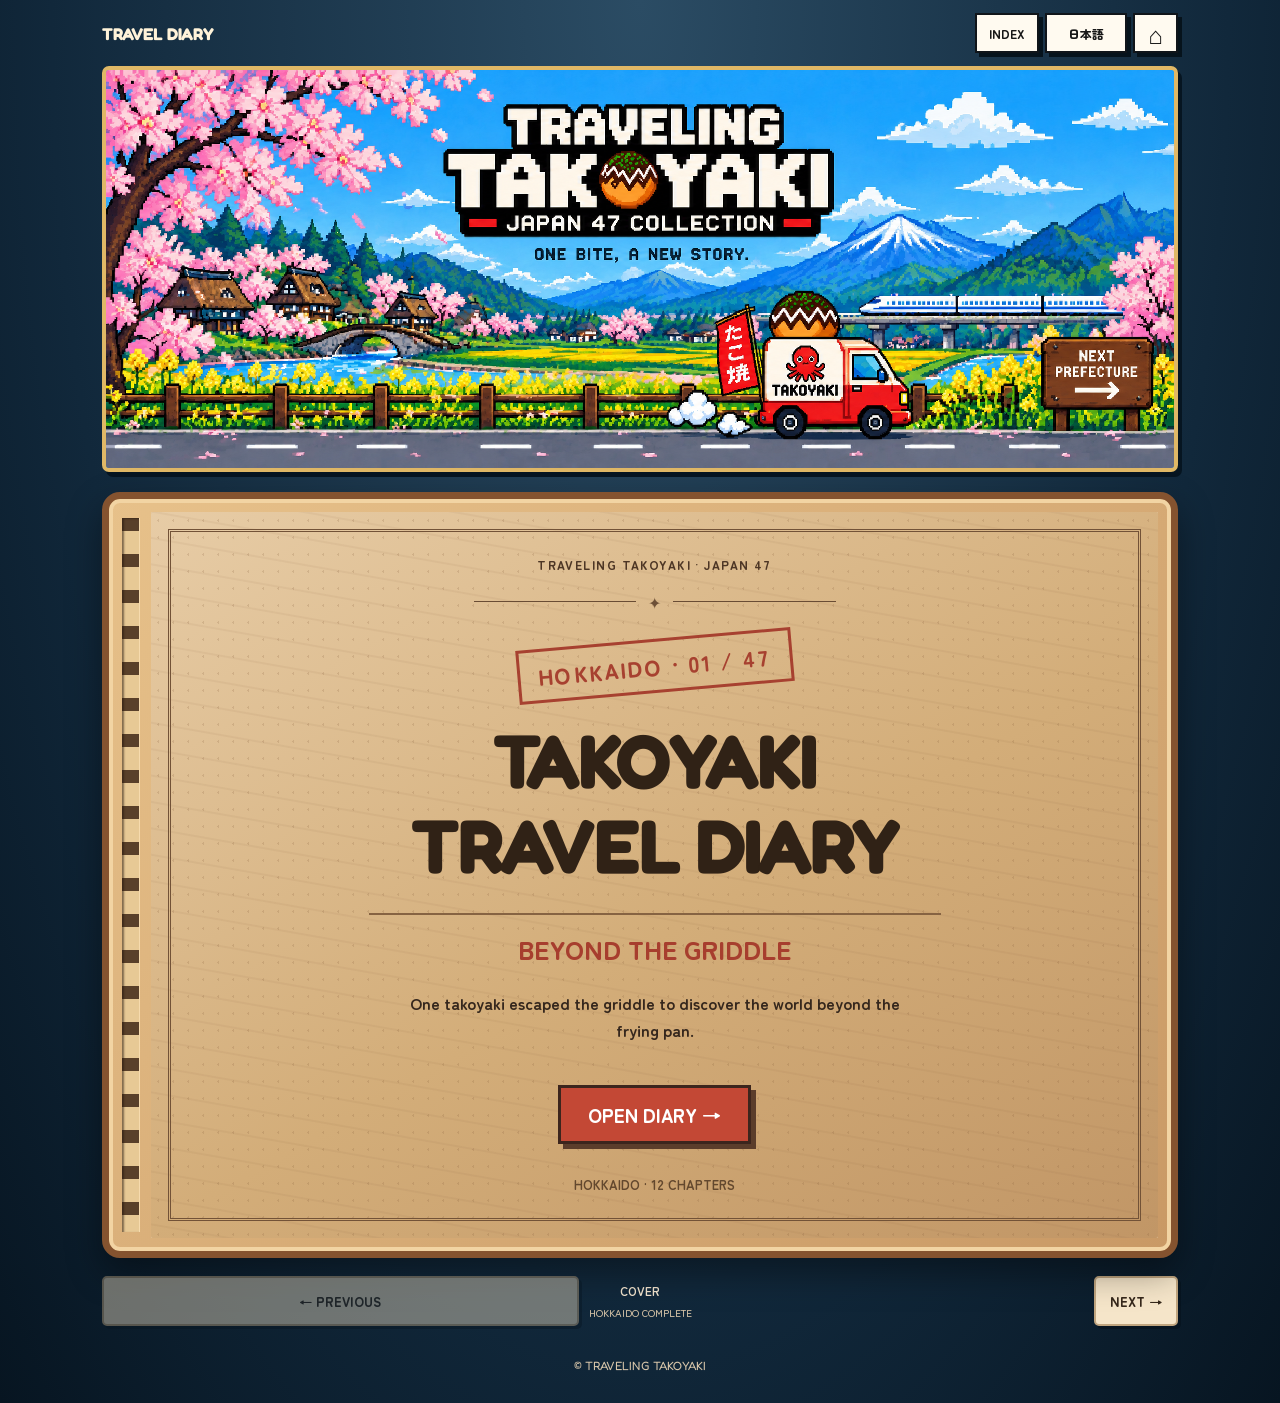
==== commit ed71b73d: "index.html の更新" ====
--- a/diary/index.html
+++ b/diary/index.html
@@ -8,19 +8,44 @@
 
 <title>TRAVEL DIARY | TRAVELING TAKOYAKI</title>
 
+<meta name="description"
+content="One takoyaki. Forty-seven prefectures. A pixel-art journey across Japan.">
+
+<!-- 丸みのある日本語・英語フォント -->
+<link rel="preconnect" href="https://fonts.googleapis.com">
+<link rel="preconnect" href="https://fonts.gstatic.com" crossorigin>
+<link href="https://fonts.googleapis.com/css2?family=Fredoka:wght@400;500;600;700&family=Zen+Maru+Gothic:wght@400;500;700;900&display=swap" rel="stylesheet">
+
 <style>
-@import url('https://fonts.googleapis.com/css2?family=Noto+Sans+JP:wght@400;500;700;900&family=Zen+Old+Mincho:wght@400;600;700;900&display=swap');
+
+/* =====================================
+   基本カラー・フォント
+===================================== */
 
 :root {
   --navy: #11283b;
-  --ink: #332619;
-  --brown: #7d5232;
+  --ink: #35271d;
+  --brown: #795333;
   --cream: #fff9ed;
-  --kraft: #d4ad79;
-  --red: #b84132;
-}
-
-* { box-sizing: border-box; }
+  --kraft: #d5ae7b;
+  --red: #bb4935;
+  --line: #d9cbb5;
+
+  --font-main:
+    "Zen Maru Gothic",
+    "Hiragino Maru Gothic ProN",
+    "Yu Gothic",
+    sans-serif;
+
+  --font-en:
+    "Fredoka",
+    "Zen Maru Gothic",
+    sans-serif;
+}
+
+* {
+  box-sizing: border-box;
+}
 
 html {
   scroll-behavior: smooth;
@@ -29,29 +54,32 @@
 body {
   margin: 0;
   min-height: 100vh;
-  background: radial-gradient(
-    ellipse at 50% 0%,
-    #2d4f68 0%,
-    #11283b 60%,
-    #071521 100%
-  );
+
+  background:
+    radial-gradient(
+      ellipse at 50% 0%,
+      #2b4c64 0%,
+      #11283b 65%,
+      #071521 100%
+    );
+
   color: var(--ink);
-  font-family: 'Noto Sans JP', sans-serif;
+  font-family: var(--font-main);
 }
 
 button {
+  font: inherit;
   cursor: pointer;
-  font: inherit;
 }
 
 button:disabled {
+  opacity: .42;
   cursor: not-allowed;
-  opacity: .45;
 }
 
 button:focus-visible,
 a:focus-visible {
-  outline: 3px solid #f8cb62;
+  outline: 3px solid #ffce69;
   outline-offset: 3px;
 }
 
@@ -59,69 +87,75 @@
   display: none !important;
 }
 
-/* =========================================
+/* =====================================
    HEADER
-========================================= */
+===================================== */
 
 .header {
   width: min(1100px, 100%);
   margin: 0 auto;
   padding: 13px 12px;
+
+  display: flex;
+  justify-content: space-between;
+  align-items: center;
+  gap: 8px;
+}
+
+.site-title {
+  font-family: var(--font-en);
+  color: #fff3d9;
+  font-size: 17px;
+  font-weight: 700;
+  white-space: nowrap;
+}
+
+.header-buttons {
   display: flex;
   align-items: center;
-  justify-content: space-between;
-  gap: 8px;
-}
-
-.logo-text {
-  font-size: 17px;
-  font-weight: 900;
-  color: #fff4dc;
-  letter-spacing: .02em;
-  white-space: nowrap;
-}
-
-.header-buttons {
-  display: flex;
   gap: 6px;
   flex-shrink: 0;
 }
 
-.header-btn {
+.header-button {
   height: 40px;
   min-width: 45px;
   padding: 0 12px;
-  background: #fffaf0;
-  color: #171717;
-  border: 2px solid #0b0e13;
-  border-radius: 0;
-  box-shadow: 4px 4px 0 #071420;
-  text-decoration: none;
-  font-family: Georgia, 'Noto Sans JP', sans-serif;
-  font-size: 12px;
-  font-weight: 800;
+
   display: inline-flex;
   align-items: center;
   justify-content: center;
+
+  background: #fffaf0;
+  color: #171717;
+
+  border: 2px solid #10151a;
+  border-radius: 0;
+  box-shadow: 4px 4px 0 #06131c;
+
+  text-decoration: none;
   white-space: nowrap;
-}
-
-.header-btn:hover {
-  background: #f1deb5;
+
+  font-family: var(--font-main);
+  font-size: 12px;
+  font-weight: 900;
+}
+
+.header-button:hover {
+  background: #ffeecb;
 }
 
 #languageBtn {
   min-width: 82px;
 }
 
-.home-btn {
-  font-size: 25px;
-  line-height: 1;
-}
-
-/* =========================================
-   MAIN / HERO
-========================================= */
+.home-button {
+  font-size: 24px;
+}
+
+/* =====================================
+   MAIN / BANNER
+===================================== */
 
 .main {
   width: min(1100px, 100%);
@@ -129,106 +163,105 @@
   padding: 0 12px;
 }
 
-.hero {
-  position: relative;
-  border: 4px solid #e0b864;
+.banner {
+  border: 4px solid #e0b866;
   border-radius: 7px;
-  background: linear-gradient(
-    #4daddd,
-    #b7e4f1 60%,
-    #72a66b 61%,
-    #3d6e51 84%,
-    #394354 85%
-  );
-  box-shadow: 4px 5px 0 #071521;
+
   overflow: hidden;
-  min-height: 135px;
-}
-
-.hero img {
-  display: none;
+  background: #4aa7d4;
+
+  box-shadow: 4px 5px 0 #061521;
+}
+
+.banner img {
+  display: block;
   width: 100%;
   height: auto;
   image-rendering: pixelated;
 }
 
-.hero.has-image img {
-  display: block;
-}
-
-.hero.has-image .hero-fallback {
+.banner-fallback {
+  min-height: 155px;
+  padding: 20px;
+
   display: none;
-}
-
-.hero-fallback {
-  min-height: 180px;
-  display: flex;
+  align-items: center;
+  justify-content: center;
   flex-direction: column;
-  justify-content: center;
-  align-items: center;
-  gap: 10px;
+  gap: 8px;
+
+  background:
+    linear-gradient(
+      #61b8e7 0%,
+      #c6e9f5 60%,
+      #8aa567 61%,
+      #355b42 85%,
+      #394150 86%
+    );
+
   text-align: center;
-  color: #14283d;
-  padding: 20px;
-}
-
-.hero-fallback strong {
-  font-size: clamp(25px, 5vw, 48px);
-  font-weight: 900;
-  line-height: 1.15;
+}
+
+.banner-fallback strong {
+  font-family: var(--font-en);
+  font-size: clamp(25px, 5vw, 46px);
+  font-weight: 700;
+  color: #172e42;
   text-shadow: 2px 2px #fff;
 }
 
-.hero-fallback span {
+.banner-fallback span {
   font-size: 12px;
   font-weight: 900;
-  letter-spacing: .2em;
-}
-
-/* =========================================
-   NOTEBOOK
-========================================= */
+  letter-spacing: .12em;
+}
+
+/* =====================================
+   リング穴付きノート
+===================================== */
 
 .notebook {
-  margin-top: 22px;
-  margin-bottom: 16px;
+  position: relative;
+
+  margin: 20px 0 16px;
   padding: 13px 13px 13px 42px;
-  position: relative;
-
-  border: 7px solid #86532f;
+
+  border: 7px solid #85532f;
   border-radius: 18px;
 
-  background: linear-gradient(
-    135deg,
-    #e7c28b,
-    #c7965d
-  );
+  background:
+    linear-gradient(
+      135deg,
+      #e7c18a,
+      #c99965
+    );
 
   box-shadow:
-    0 15px 35px #0007,
-    inset 0 0 0 4px #f0d3a1;
-}
-
-/* スクリーンショットのような
-   四角く独立したリング穴 */
+    0 15px 35px #0006,
+    inset 0 0 0 4px #f2d4a3;
+}
+
+/* 左側の四角い穴 */
 
 .notebook::before {
   content: "";
   position: absolute;
-  top: 20px;
-  bottom: 20px;
+
+  top: 19px;
+  bottom: 19px;
   left: 13px;
   width: 17px;
 
-  background: repeating-linear-gradient(
-    to bottom,
-    #59422c 0 13px,
-    #e8c995 13px 36px
-  );
+  background:
+    repeating-linear-gradient(
+      to bottom,
+      #59402a 0 13px,
+      #e7c995 13px 36px
+    );
 
   box-shadow:
     inset 2px 1px 2px #26170d88,
-    1px 0 0 #f5dcae;
+    1px 0 0 #f6dbae;
 }
 
 .page {
@@ -239,36 +272,43 @@
 }
 
 .page.flipping {
-  animation: flip .35s ease-out;
-}
-
-@keyframes flip {
-  0% {
+  animation: pageFlip .35s ease-out;
+}
+
+@keyframes pageFlip {
+  from {
     opacity: .55;
-    transform: perspective(1200px) rotateY(-6deg);
-  }
-  100% {
+    transform:
+      perspective(1200px)
+      rotateY(-6deg);
+  }
+
+  to {
     opacity: 1;
-    transform: perspective(1200px) rotateY(0);
-  }
-}
-
-/* =========================================
-   CRAFT COVER
-========================================= */
+    transform:
+      perspective(1200px)
+      rotateY(0);
+  }
+}
+
+/* =====================================
+   クラフト紙の表紙
+===================================== */
 
 .cover {
-  min-height: 610px;
-  padding: 43px 28px;
+  position: relative;
+
+  min-height: 590px;
+  padding: 44px 28px;
+
   display: flex;
+  align-items: center;
   justify-content: center;
-  align-items: center;
-  flex-direction: column;
 
   text-align: center;
-  position: relative;
-
-  background-color: #d7b183;
+
+  background-color: var(--kraft);
+
   background-image:
     radial-gradient(
       #80593730 1px,
@@ -282,9 +322,9 @@
     ),
     linear-gradient(
       150deg,
-      #e7cca6 0%,
+      #e7cca6,
       #d3ad79 55%,
-      #c19666 100%
+      #c19666
     );
 
   background-size:
@@ -301,57 +341,66 @@
   pointer-events: none;
 }
 
-.cover-content {
+.cover-inner {
   position: relative;
   z-index: 1;
-  max-width: 660px;
+
   width: 100%;
-}
-
-.cover-small {
+  max-width: 650px;
+}
+
+.cover-brand {
+  font-size: 12px;
   font-weight: 900;
-  font-size: clamp(11px, 2.4vw, 17px);
-  letter-spacing: .18em;
-  color: #4c3625;
+  letter-spacing: .12em;
+  color: #4d3625;
 }
 
 .cover-decoration {
-  margin: 15px auto 30px;
+  margin: 17px auto 25px;
+
   display: flex;
   align-items: center;
   justify-content: center;
   gap: 12px;
-  color: #6b5036;
+
+  color: #6d5037;
 }
 
 .cover-decoration::before,
 .cover-decoration::after {
   content: "";
-  display: block;
   width: 25%;
   height: 1px;
   background: #694c34;
 }
 
-.stamp {
+.cover-stamp {
   display: inline-block;
-  border: 3px solid #a53d2e;
+
   padding: 8px 18px;
-  color: #a53d2e;
-  font-size: clamp(13px, 3.6vw, 23px);
+  margin-bottom: 25px;
+
+  border: 3px solid #a74130;
+
+  color: #a74130;
+  font-size: clamp(13px, 3.5vw, 22px);
   font-weight: 900;
-  letter-spacing: .13em;
+  letter-spacing: .1em;
+
   transform: rotate(-5deg);
-  margin-bottom: 27px;
 }
 
 .cover-title {
-  font-family: 'Noto Sans JP', sans-serif;
-  font-size: clamp(36px, 8.5vw, 79px);
+  font-family: var(--font-main);
+
+  font-size: clamp(36px, 8vw, 76px);
   font-weight: 900;
-  line-height: 1.12;
-  letter-spacing: -.05em;
-  color: #302114;
+  line-height: 1.13;
+  letter-spacing: -.045em;
+
+  color: #302216;
+
   margin: 0;
 }
 
@@ -359,232 +408,289 @@
   display: block;
 }
 
+.cover-title.english {
+  font-family: var(--font-en);
+  letter-spacing: -.025em;
+}
+
 .cover-subtitle {
-  border-top: 2px solid #805a39;
+  width: 88%;
   margin: 24px auto 0;
   padding-top: 15px;
-  width: 88%;
-  color: #a53d2e;
-  font-size: clamp(17px, 4vw, 27px);
+
+  border-top: 2px solid #866342;
+
+  color: #a73e2e;
+  font-size: clamp(17px, 3.5vw, 26px);
   font-weight: 900;
 }
 
 .cover-description {
   max-width: 510px;
   margin: 23px auto;
-  font-family: 'Zen Old Mincho', serif;
-  font-weight: 600;
-  font-size: clamp(14px, 3.5vw, 19px);
-  line-height: 1.9;
-}
-
-.open-btn {
-  margin: 19px auto 0;
-  border: 3px solid #3d241d;
-  background: #c54835;
-  color: white;
+
+  font-size: 16px;
+  font-weight: 700;
+  line-height: 1.65;
+}
+
+.cover-open {
+  margin-top: 19px;
   padding: 13px 27px;
+
+  border: 3px solid #3c251d;
+
+  background: #c34835;
+  color: #fff;
+
   font-size: 19px;
   font-weight: 900;
-  box-shadow: 5px 5px 0 #573b2b;
-}
-
-.open-btn:hover {
-  background: #a83527;
+
+  box-shadow: 5px 5px 0 #5b3d2b;
+}
+
+.cover-open:hover {
+  background: #ab3828;
 }
 
 .cover-bottom {
-  margin-top: 32px;
+  margin-top: 31px;
+
+  color: #63482e;
   font-size: 13px;
   font-weight: 700;
-  color: #63482c;
-  letter-spacing: .08em;
-}
-
-/* =========================================
-   DIARY PAGES
-========================================= */
+}
+
+/* =====================================
+   各話のノートページ
+===================================== */
 
 .diary-spread {
   display: grid;
   grid-template-columns: 1fr 1fr;
-  min-height: 590px;
-}
+  min-height: 570px;
+}
+
+/* 画像側 */
 
 .image-side {
+  padding: 25px 22px;
+
   min-width: 0;
-  padding: 28px 22px;
-  background: #ecddc1;
-  border-right: 1px solid #bea27a;
+
+  background: #ecdec3;
+  border-right: 1px solid #baa17c;
 
   display: flex;
   flex-direction: column;
 }
 
 .chapter-label {
-  color: #886547;
-  font-size: 11px;
-  font-weight: 900;
-  letter-spacing: .12em;
-  margin-bottom: 26px;
+  font-family: var(--font-en);
+
+  font-size: 12px;
+  font-weight: 700;
+  letter-spacing: .08em;
+
+  color: #88684d;
+  margin-bottom: 22px;
 }
 
 .photo {
+  position: relative;
+
+  width: min(100%, 440px);
   margin: auto;
-  width: min(100%, 440px);
+
   padding: 12px 12px 24px;
 
-  position: relative;
   background: #fffaf0;
-  box-shadow: 3px 8px 18px #4b382b50;
+
+  box-shadow:
+    3px 8px 18px #4b382b50;
+
   transform: rotate(-1deg);
 }
 
 .photo::before {
   content: "";
   position: absolute;
+
+  top: -12px;
+  left: calc(50% - 40px);
+
   width: 80px;
   height: 24px;
-  top: -12px;
-  left: calc(50% - 40px);
+
   background: #c3a16a9c;
   transform: rotate(3deg);
   z-index: 2;
 }
 
 .photo img {
-  display: none;
+  display: block;
   width: 100%;
   aspect-ratio: 1;
   object-fit: cover;
+
   image-rendering: pixelated;
 }
 
-.photo.has-image img {
-  display: block;
-}
-
 .photo-placeholder {
+  display: none;
+
   aspect-ratio: 1;
-  background: linear-gradient(
-    160deg,
-    #b6d9dd,
-    #7da29c 57%,
-    #718367 58%,
-    #56724f
-  );
+  padding: 18px;
+
+  background:
+    linear-gradient(
+      160deg,
+      #a4d0d8,
+      #6f9b93 55%,
+      #527750
+    );
+
+  align-items: center;
+  justify-content: center;
+
+  color: #fff;
+  text-align: center;
+  font-weight: 900;
+}
+
+.photo figcaption {
+  margin-top: 13px;
+
+  color: #765d43;
+  text-align: center;
+
+  font-size: 12px;
+  font-weight: 700;
+}
+
+/* 本文側 */
+
+.text-side {
+  min-width: 0;
+
+  padding: 27px 30px 20px 35px;
+
+  display: flex;
+  flex-direction: column;
+
+  background:
+    repeating-linear-gradient(
+      to bottom,
+      #fffaf0 0 31px,
+      #d8ccba 32px,
+      #fffaf0 33px
+    );
+}
+
+.page-meta {
   display: flex;
   align-items: center;
-  justify-content: center;
-  padding: 15px;
-  text-align: center;
-  color: #fff;
-  font-weight: 900;
-  text-shadow: 1px 2px 3px #324d51;
-}
-
-.photo.has-image .photo-placeholder {
-  display: none;
-}
-
-.photo figcaption {
-  margin-top: 15px;
-  font-size: 12px;
-  color: #745a41;
-  text-align: center;
-  font-weight: 700;
-}
-
-.text-side {
-  min-width: 0;
-  padding: 30px 29px 17px 36px;
-  background: repeating-linear-gradient(
-    to bottom,
-    #fffaf0 0 33px,
-    #cabda766 34px,
-    #fffaf0 35px
-  );
-
-  display: flex;
-  flex-direction: column;
-}
-
-.page-meta {
-  display: flex;
   justify-content: space-between;
-  gap: 10px;
-  color: #8b6c4d;
+  gap: 8px;
+
+  color: #856b50;
+
   font-size: 11px;
   font-weight: 900;
 }
 
 .diary-title {
-  font-family: 'Noto Sans JP', sans-serif;
-  font-size: clamp(24px, 3.2vw, 38px);
-  line-height: 1.32;
+  margin: 22px 0 13px;
+
+  color: #35271d;
+
+  font-family: var(--font-main);
+  font-size: clamp(23px, 3vw, 35px);
   font-weight: 900;
-  margin: 24px 0 15px;
-  color: #33251b;
+
+  line-height: 1.28;
+  letter-spacing: -.02em;
 }
 
 .title-rule {
-  width: 68px;
+  width: 65px;
   height: 5px;
-  background: #c44837;
-  margin-bottom: 23px;
-}
+  margin-bottom: 20px;
+  background: #c44a37;
+}
+
+/* ★ 行間・段落間隔の重要な修正 ★ */
 
 .diary-text {
-  font-family: 'Zen Old Mincho', serif;
+  font-family: var(--font-main);
+
   font-size: 16px;
-  line-height: 2.05;
-  font-weight: 600;
+  font-weight: 500;
+
+  /* 以前より行間を縮小 */
+  line-height: 1.72;
+
+  letter-spacing: .01em;
   overflow-wrap: anywhere;
 }
 
 .diary-text p {
-  margin: 0 0 12px;
+  /* 段落間の余白を大幅に縮小 */
+  margin: 0 0 .34em;
 }
 
 .diary-text p:last-child {
-  color: #9e4132;
+  color: #a54737;
   font-weight: 900;
 }
+
+/* 最下部のページ番号 */
 
 .page-footer {
   margin-top: auto;
   padding-top: 20px;
-  border-top: 1px solid #bdad94;
-  color: #796751;
+
   display: flex;
+  align-items: center;
   justify-content: space-between;
-  gap: 10px;
-  font-family: Georgia, serif;
+  gap: 12px;
+
+  border-top: 1px solid #c1ad91;
+
+  color: #7b6852;
+
+  font-family: var(--font-en);
   font-size: 11px;
 }
 
-/* =========================================
-   PAGE NAVIGATION
-========================================= */
+/* =====================================
+   ページ移動ボタン
+===================================== */
 
 .page-navigation {
+  margin: 18px 0 25px;
+
   display: grid;
   grid-template-columns: 1fr auto 1fr;
   gap: 10px;
   align-items: center;
-  margin: 20px 0;
 }
 
 .page-nav-button {
-  min-height: 51px;
-  padding: 10px;
-  color: #352719;
-  background: #f4e3c5;
-  border: 2px solid #bda17b;
+  min-height: 50px;
+  padding: 10px 14px;
+
+  background: #f5e5c9;
+  color: #36281b;
+
+  border: 2px solid #c0a57f;
   border-radius: 5px;
+
   box-shadow: 3px 3px 0 #071521;
+
+  font-size: 13px;
   font-weight: 900;
-  font-size: 13px;
+  white-space: nowrap;
 }
 
 .page-nav-button:last-child {
@@ -592,94 +698,39 @@
 }
 
 .page-progress {
-  color: #f7e9d2;
+  color: #f5e6d0;
   text-align: center;
+
   font-size: 12px;
-  line-height: 1.7;
+  font-weight: 700;
+  line-height: 1.5;
 }
 
 .next-release {
   display: block;
+  margin-top: 5px;
+
+  color: #d4c2a6;
   font-size: 10px;
-  color: #d8c3a3;
-}
-
-/* =========================================
-   REACTIONS
-========================================= */
-
-.reaction-section {
-  background: #f4e6ca;
-  border: 5px solid #987149;
-  border-radius: 9px;
-  padding: 20px;
-  margin: 0 0 25px;
-}
-
-.reaction-heading {
-  font-size: 14px;
-  font-weight: 900;
-  color: #604630;
-  margin: 0 0 15px;
-  letter-spacing: .05em;
-}
-
-.reaction-buttons {
-  display: grid;
-  grid-template-columns: repeat(3, 1fr);
-  gap: 10px;
-}
-
-.reaction-button {
-  padding: 13px 6px;
-  border: 2px solid #cbb18c;
-  background: #fffaf0;
-  border-radius: 8px;
-  color: #372a20;
-  display: flex;
-  flex-direction: column;
-  align-items: center;
-  gap: 5px;
-}
-
-.reaction-button .emoji {
-  font-size: 27px;
-}
-
-.reaction-button .count {
-  font-family: Georgia, serif;
-  font-size: 15px;
-  font-weight: 900;
-}
-
-.reaction-button.selected {
-  border-color: #b84a36;
-  background: #ffe2d5;
-  box-shadow: inset 0 0 0 1px #b84a36;
-}
-
-.reaction-message {
-  text-align: center;
-  color: #82654c;
-  font-size: 12px;
-  line-height: 1.7;
-  margin: 12px 0 0;
-}
-
-/* =========================================
-   TABLE OF CONTENTS
-========================================= */
+  font-weight: 500;
+}
+
+/* =====================================
+   目次
+===================================== */
 
 .modal {
   position: fixed;
   inset: 0;
   z-index: 100;
+
   padding: 16px;
-  background: #071521eb;
 
   display: none;
+  align-items: center;
   justify-content: center;
-  align-items: center;
+
+  background: #071521e8;
 }
 
 .modal.open {
@@ -687,34 +738,41 @@
 }
 
 .modal-panel {
-  background: #faedd7;
-  border: 6px solid #835937;
+  width: min(760px, 100%);
+  max-height: 90vh;
+
+  padding: 18px;
+  overflow-y: auto;
+
+  background: #f9ecd4;
+
+  border: 6px solid #865b37;
   border-radius: 8px;
-  padding: 18px;
-  max-width: 760px;
-  width: 100%;
-  max-height: 90vh;
-  overflow-y: auto;
 }
 
 .modal-heading {
   display: flex;
   align-items: center;
   justify-content: space-between;
+
   padding-bottom: 12px;
-  border-bottom: 1px solid #c5a882;
+
+  border-bottom: 1px solid #c4a67f;
 }
 
 .modal-heading h2 {
+  margin: 0;
   font-size: 20px;
-  margin: 0;
-}
-
-.close-btn {
+  font-weight: 900;
+}
+
+.close-button {
+  padding: 8px 13px;
+
   background: #c44837;
+  color: white;
+
   border: 0;
-  color: white;
-  padding: 8px 13px;
   font-weight: 900;
 }
 
@@ -726,49 +784,59 @@
 }
 
 .chapter-item {
-  border: 1px solid #d0b28e;
-  background: #fffaf1;
-  color: #3d2b1c;
-  padding: 10px;
+  min-height: 75px;
+  padding: 11px;
+
+  background: #fffaf0;
+  color: #3c2b1e;
+
+  border: 1px solid #d1b592;
   text-align: left;
-  min-height: 75px;
 }
 
 .chapter-item strong {
   display: block;
   font-size: 13px;
-  line-height: 1.6;
+  line-height: 1.5;
 }
 
 .chapter-item small {
   display: block;
-  color: #8a684b;
+  color: #896a50;
   font-size: 11px;
+  margin-bottom: 4px;
 }
 
 .chapter-item.locked {
-  background: #e9dcc7;
-  opacity: .7;
-}
-
-.copyright {
-  color: #d7c7b0;
+  background: #e8dbc5;
+  opacity: .65;
+}
+
+/* =====================================
+   FOOTER
+===================================== */
+
+.footer {
+  padding: 7px 0 30px;
+
+  color: #d9c7ab;
   text-align: center;
-  font-size: 11px;
-  padding: 15px 0 35px;
-}
-
-/* =========================================
-   MOBILE
-========================================= */
-
-@media (max-width: 760px) {
+
+  font-family: var(--font-en);
+  font-size: 12px;
+}
+
+/* =====================================
+   スマートフォン最適化
+===================================== */
+
+@media(max-width: 760px) {
 
   .header {
     padding: 11px 9px;
   }
 
-  .logo-text {
+  .site-title {
     font-size: 13px;
   }
 
@@ -776,10 +844,11 @@
     gap: 5px;
   }
 
-  .header-btn {
+  .header-button {
     height: 37px;
     min-width: 38px;
     padding: 0 8px;
+
     font-size: 11px;
     box-shadow: 3px 3px 0 #071420;
   }
@@ -792,31 +861,28 @@
     padding: 0 9px;
   }
 
-  .hero {
+  .banner {
     border-width: 3px;
-    min-height: 110px;
-  }
-
-  .hero-fallback {
-    min-height: 130px;
   }
 
   .notebook {
+    margin-top: 17px;
     padding: 10px 10px 10px 35px;
     border-width: 6px;
-    margin-top: 16px;
   }
 
   .notebook::before {
     left: 9px;
-    width: 14px;
     top: 17px;
     bottom: 17px;
-    background: repeating-linear-gradient(
-      to bottom,
-      #59422c 0 12px,
-      #e8c995 12px 34px
-    );
+    width: 14px;
+
+    background:
+      repeating-linear-gradient(
+        to bottom,
+        #59402a 0 12px,
+        #e7c995 12px 34px
+      );
   }
 
   .page {
@@ -824,16 +890,21 @@
   }
 
   .cover {
-    min-height: 550px;
-    padding: 44px 19px;
+    min-height: 530px;
+    padding: 42px 18px;
   }
 
   .cover::before {
     inset: 12px;
   }
 
+  .cover-brand {
+    font-size: 11px;
+  }
+
   .cover-description {
     font-size: 15px;
+    line-height: 1.65;
   }
 
   .diary-spread {
@@ -842,8 +913,8 @@
   }
 
   .image-side {
-    padding: 19px 17px;
-    border-right: none;
+    border-right: 0;
+    padding: 18px 16px;
   }
 
   .chapter-label {
@@ -855,74 +926,83 @@
   }
 
   .text-side {
-    padding: 27px 19px 17px;
-    min-height: 380px;
+    min-height: 360px;
+    padding: 25px 20px 18px;
   }
 
   .diary-title {
     font-size: 26px;
+    line-height: 1.3;
+  }
+
+  /* ★ スマホでの文字表示 ★ */
+
+  .diary-text {
+    font-size: 17px;
+    line-height: 1.72;
+    letter-spacing: .005em;
+  }
+
+  .diary-text p {
+    margin-bottom: .3em;
+  }
+
+  .page-nav-button {
+    min-height: 47px;
+    padding: 8px 9px;
+    font-size: 12px;
+  }
+
+  .page-progress {
+    font-size: 11px;
+  }
+
+  .next-release {
+    font-size: 10px;
+  }
+
+  .chapter-list {
+    grid-template-columns: 1fr;
+  }
+}
+
+@media(max-width: 370px) {
+
+  .site-title {
+    font-size: 11px;
+  }
+
+  .header-button {
+    font-size: 10px;
+    padding: 0 6px;
+  }
+
+  #languageBtn {
+    min-width: 63px;
+  }
+
+  .notebook {
+    padding-left: 30px;
+  }
+
+  .cover-title {
+    font-size: 34px;
+  }
+
+  .page-navigation {
+    gap: 5px;
+  }
+
+  .page-nav-button {
+    font-size: 11px;
   }
 
   .diary-text {
     font-size: 16px;
-    line-height: 2.1;
-  }
-
-  .page-nav-button {
-    font-size: 12px;
-    min-height: 48px;
-    padding: 8px;
-  }
-
-  .page-progress {
-    font-size: 11px;
-  }
-
-  .next-release {
-    font-size: 10px;
-  }
-
-  .chapter-list {
-    grid-template-columns: 1fr;
-  }
-
-  .reaction-section {
-    padding: 14px;
-  }
-}
-
-@media (max-width: 370px) {
-  .logo-text {
-    font-size: 11px;
-  }
-
-  .header-btn {
-    padding: 0 6px;
-    font-size: 10px;
-  }
-
-  #languageBtn {
-    min-width: 63px;
-  }
-
-  .notebook {
-    padding-left: 30px;
-  }
-
-  .cover-title {
-    font-size: 34px;
-  }
-
-  .page-navigation {
-    gap: 5px;
-  }
-
-  .page-nav-button {
-    font-size: 11px;
-  }
-}
-
-@media (prefers-reduced-motion: reduce) {
+  }
+}
+
+@media(prefers-reduced-motion: reduce) {
   .page.flipping {
     animation: none;
   }
@@ -931,137 +1011,195 @@
     scroll-behavior: auto;
   }
 }
+
 </style>
 </head>
 
 <body>
 
+<!-- =====================================
+     HEADER
+===================================== -->
+
 <header class="header">
-  <div class="logo-text">TRAVEL DIARY</div>
-
-  <nav class="header-buttons">
+
+  <div class="site-title">
+    TRAVEL DIARY
+  </div>
+
+  <nav class="header-buttons"
+       aria-label="Diary navigation">
+
     <button
-      class="header-btn"
       id="indexBtn"
-      type="button">INDEX</button>
+      class="header-button"
+      type="button">
+      INDEX
+    </button>
 
     <button
-      class="header-btn"
       id="languageBtn"
-      type="button">日本語</button>
+      class="header-button"
+      type="button">
+      日本語
+    </button>
 
     <a
-      class="header-btn home-btn"
+      class="header-button home-button"
       href="https://japan47pixel.net/"
-      aria-label="Official site"
-      title="Official site">⌂</a>
+      title="Official Site"
+      aria-label="Official Site">⌂</a>
+
   </nav>
+
 </header>
 
+<!-- =====================================
+     MAIN
+===================================== -->
+
 <main class="main">
 
-  <section class="hero" id="hero">
+  <!-- タイトル画像 -->
+
+  <section class="banner" id="banner">
+
     <img
-      id="heroImage"
+      id="bannerImage"
       src="./assets/cover.png"
-      alt="TRAVELING TAKOYAKI">
-
-    <div class="hero-fallback">
+      alt="TRAVELING TAKOYAKI JAPAN 47 JOURNEY">
+
+    <div class="banner-fallback" id="bannerFallback">
       <strong>TRAVELING TAKOYAKI</strong>
       <span>JAPAN 47 JOURNEY</span>
     </div>
+
   </section>
 
+  <!-- リング穴付きノート -->
+
   <section class="notebook" id="notebook">
-    <div class="page" id="page">
-
-      <!-- JavaScriptが使えない場合も表紙を表示 -->
-      <div class="cover">
-        <div class="cover-content">
-          <div class="cover-small">
-            TRAVELING TAKOYAKI · JAPAN 47
-          </div>
-          <h1 class="cover-title">
-            <span>TRAVEL</span>
-            <span>DIARY</span>
+
+    <div class="page" id="diaryPage">
+
+      <article class="cover">
+        <div class="cover-inner">
+          <h1 class="cover-title english">
+            <span>TAKOYAKI</span>
+            <span>TRAVEL DIARY</span>
           </h1>
-          <p class="cover-description">
-            One takoyaki. Forty-seven prefectures.
-            An unexpected journey.
-          </p>
         </div>
-      </div>
+      </article>
 
     </div>
+
   </section>
 
+  <!-- ページ移動 -->
+
   <nav class="page-navigation">
+
     <button
-      type="button"
+      id="prevBtn"
       class="page-nav-button"
-      id="prevBtn">← PREVIOUS</button>
+      type="button">
+      ← PREVIOUS
+    </button>
 
     <div class="page-progress">
-      <span id="pageIndicator">COVER</span>
-      <span class="next-release" id="nextRelease"></span>
+
+      <span id="pageIndicator">
+        COVER
+      </span>
+
+      <span id="nextRelease"
+            class="next-release"></span>
+
     </div>
 
     <button
-      type="button"
+      id="nextBtn"
       class="page-nav-button"
-      id="nextBtn">NEXT →</button>
+      type="button">
+      NEXT →
+    </button>
+
   </nav>
 
-  <section
-    id="reactionArea"
-    class="reaction-section"
-    hidden></section>
-
 </main>
 
-<footer class="copyright">
+<footer class="footer">
   © TRAVELING TAKOYAKI
 </footer>
 
-<div class="modal" id="indexModal"
-     role="dialog" aria-modal="true"
-     aria-labelledby="indexTitle">
+<!-- =====================================
+     目次
+===================================== -->
+
+<div
+  class="modal"
+  id="indexModal"
+  role="dialog"
+  aria-modal="true"
+  aria-labelledby="indexTitle">
+
   <div class="modal-panel">
 
     <div class="modal-heading">
-      <h2 id="indexTitle">INDEX</h2>
+
+      <h2 id="indexTitle">
+        INDEX
+      </h2>
 
       <button
-        class="close-btn"
-        type="button"
-        id="closeIndex">×</button>
+        class="close-button"
+        id="closeIndex"
+        type="button">
+        ×
+      </button>
+
     </div>
 
-    <div class="chapter-list" id="chapterList"></div>
+    <div class="chapter-list"
+         id="chapterList"></div>
 
   </div>
+
 </div>
 
 <script>
-/* ============================================
+
+/* =====================================
    TRAVELING TAKOYAKI
-   JOURNEY DIARY ENGINE
-
-   This script works without Firebase.
-============================================ */
+   DIARY ENGINE
+
+   Firebase・リアクション・コメント不要
+===================================== */
 
 (function () {
   "use strict";
 
+  /* =====================================
+     公開スケジュール
+  ===================================== */
+
+  // 第1話は公開済み
   const FIRST_RELEASE =
     "2026-11-01T00:00:00+09:00";
 
+  // 第2話は11月3日10時
   const SECOND_RELEASE =
     "2026-11-03T10:00:00+09:00";
 
+  // 2日ごとに公開
   const INTERVAL_DAYS = 2;
 
+  /* =====================================
+     プロローグ
+  ===================================== */
+
   const prologue = {
+
     ja: [
       "毎日、鉄板の上で焼かれる。",
       "くるくるひっくり返されて、ソースを塗られて、最後は誰かのお腹の中へ。",
@@ -1075,6 +1213,7 @@
       "それでもエンジンは動き出した。",
       "最初の目的地は、北海道。"
     ],
+
     en: [
       "Every day, the same hot griddle.",
       "Flip. Sauce. Seaweed flakes. Then straight into somebody’s stomach.",
@@ -1088,15 +1227,22 @@
       "Still, the engine started.",
       "First destination: HOKKAIDO."
     ]
+
   };
 
+  /* =====================================
+     北海道編 全12話
+  ===================================== */
+
   const chapters = [
+
     {
       id: 1,
       jaTitle: "牛に人生相談をしてみた。",
       enTitle: "A Serious Talk with a Cow",
       jaPlace: "北海道・牧場",
       enPlace: "Hokkaido Pasture",
+
       ja: [
         "鉄板を飛び出して、はじめてたどり着いた場所は、どこまでも緑が続く牧場だった。",
         "「毎日焼かれて食べられる人生が嫌で、逃げてきたんだ。」",
@@ -1106,6 +1252,7 @@
         "「ない。」",
         "牛は静かに三歩、後ずさりした。"
       ],
+
       en: [
         "I escaped the griddle and found a pasture stretching all the way to the horizon.",
         "“I got tired of being cooked and eaten every day,” I told a cow.",
@@ -1116,12 +1263,14 @@
         "The cow slowly backed away."
       ]
     },
+
     {
       id: 2,
       jaTitle: "逃げた先も食材だった。",
       enTitle: "No Safe Place for Food",
       jaPlace: "北海道・じゃがいも畑",
       enPlace: "Potato Fields",
+
       ja: [
         "広い畑で、土まみれのじゃがいもたちを見つけた。",
         "「いいなぁ。君たちは鉄板で焼かれなくて。」",
@@ -1131,6 +1280,7 @@
         "たこ焼きは黙って車へ戻った。",
         "この国に、食材の逃げ場はないらしい。"
       ],
+
       en: [
         "In a vast field, I met a potato covered in dirt.",
         "“Lucky you. Nobody puts you on a griddle.”",
@@ -1141,12 +1291,14 @@
         "Apparently there is no safe place for food in this country."
       ]
     },
+
     {
       id: 3,
       jaTitle: "花になりたかった日。",
       enTitle: "The Day I Wanted to Be a Flower",
       jaPlace: "北海道・ラベンダー畑",
       enPlace: "Lavender Fields",
+
       ja: [
         "紫色の花が、風に揺れていた。きれいだ。しかも誰にも食べられていない。",
         "「僕も花として生きていけないかな。」",
@@ -1157,6 +1309,7 @@
         "ハチは何も言わずに飛び去った。",
         "花になるのも、なかなか難しい。"
       ],
+
       en: [
         "Purple flowers swayed in the breeze. Beautiful. And nobody was trying to eat them.",
         "“Maybe I could live as a flower.”",
@@ -1168,12 +1321,14 @@
         "Becoming a flower was harder than expected."
       ]
     },
+
     {
       id: 4,
       jaTitle: "シカに道を聞いてはいけない。",
       enTitle: "Never Ask a Deer for Directions",
       jaPlace: "北海道・エゾシカの森",
       enPlace: "Deer Country",
+
       ja: [
         "森のそばで、大きな角を持つシカに出会った。",
         "「すみません。自由になれる場所は、どっちですか？」",
@@ -1184,6 +1339,7 @@
         "三十分後、たこ焼きは気づいた。",
         "ナビより役に立たない相手に、人生相談をしていた。"
       ],
+
       en: [
         "Near the forest, I met a deer with impressive antlers.",
         "“Excuse me. Which way is freedom?”",
@@ -1195,12 +1351,14 @@
         "My GPS was more emotionally available."
       ]
     },
+
     {
       id: 5,
       jaTitle: "湖に映った正体。",
       enTitle: "The Truth in the Lake",
       jaPlace: "北海道・紅葉の湖",
       enPlace: "Autumn Lake",
+
       ja: [
         "山も木々も、湖にきれいに映っていた。",
         "水面をのぞくと、ひとつだけ丸いものが映った。",
@@ -1209,6 +1367,7 @@
         "少しだけ、胸が熱くなった。",
         "……いや、さっきから車の暖房が強すぎる。"
       ],
+
       en: [
         "The mountains and autumn trees were perfectly reflected in the lake.",
         "I looked into the water. One round shape looked back.",
@@ -1218,12 +1377,14 @@
         "Actually, the truck heater was just set way too high."
       ]
     },
+
     {
       id: 6,
       jaTitle: "飛べると思った日。",
       enTitle: "The Day I Tried to Fly",
       jaPlace: "北海道・夕暮れの湿原",
       enPlace: "Sunset Wetlands",
+
       ja: [
         "夕日に染まった湿原で、二羽のタンチョウが優雅に歩いていた。",
         "「空を飛べるって、どんな気分？」",
@@ -1233,6 +1394,7 @@
         "タンチョウが言った。「君は飛ぶより、転がるほうが向いてると思う。」",
         "なぜだろう。言い返せなかった。"
       ],
+
       en: [
         "At sunset, two cranes walked gracefully across the wetlands.",
         "“What does flying feel like?” I asked.",
@@ -1243,12 +1405,14 @@
         "I had no comeback."
       ]
     },
+
     {
       id: 7,
       jaTitle: "灯台は道を教えてくれない。",
       enTitle: "The Lighthouse Has No Answers",
       jaPlace: "北海道・夕日の灯台",
       enPlace: "Coastal Lighthouse",
+
       ja: [
         "海辺の灯台に、夕日が沈んでいった。",
         "「ねえ灯台さん。海の向こうには、何があるの？」",
@@ -1258,6 +1422,7 @@
         "三メートル進んで、行き止まりだった。",
         "灯台は、最後まで何も教えてくれなかった。"
       ],
+
       en: [
         "At the seaside, the sun sank behind a lighthouse.",
         "“Hey, lighthouse. What’s waiting beyond the ocean?”",
@@ -1268,12 +1433,14 @@
         "The lighthouse remained profoundly unhelpful."
       ]
     },
+
     {
       id: 8,
       jaTitle: "親切なキツネには気をつけろ。",
       enTitle: "Beware of Friendly Foxes",
       jaPlace: "北海道・雪原とキタキツネ",
       enPlace: "Snowfield and Fox",
+
       ja: [
         "雪道で迷っていると、キタキツネが近づいてきた。",
         "「寒そうだね。温めてあげようか？」",
@@ -1283,6 +1450,7 @@
         "たこ焼きはエンジン全開で逃げた。",
         "親切と食欲は、紙一重である。"
       ],
+
       en: [
         "I was lost on a snowy road when a fox approached.",
         "“You look cold. Want me to warm you up?”",
@@ -1293,12 +1461,14 @@
         "There is a very thin line between kindness and appetite."
       ]
     },
+
     {
       id: 9,
       jaTitle: "乗船券より先に必要なもの。",
       enTitle: "Something More Important Than a Ticket",
       jaPlace: "北海道・雪の港町",
       enPlace: "Snowy Harbor",
+
       ja: [
         "港には大きな船が停まっていた。ようやく海を渡れる！",
         "窓口で元気よく言った。「青森まで、一台お願いします！」",
@@ -1309,6 +1479,7 @@
         "長い沈黙のあと、係の人は申込用紙を差し出した。",
         "職業欄に何を書けばいいのか、分からなかった。"
       ],
+
       en: [
         "At the harbor, I finally found a ship. A way across the sea!",
         "“One vehicle to Aomori, please!” I told the ticket clerk.",
@@ -1320,12 +1491,14 @@
         "I had never been so unsure of my career."
       ]
     },
+
     {
       id: 10,
       jaTitle: "海が道になった、と思った。",
       enTitle: "When the Ocean Looked Like a Road",
       jaPlace: "北海道・流氷とアザラシ",
       enPlace: "Drift Ice and Seals",
+
       ja: [
         "海に白い氷が浮かんでいた。",
         "「これはすごい！　海が凍ってる！　もう船なんかいらない！」",
@@ -1336,6 +1509,7 @@
         "氷はゆっくり沖へ流れていった。",
         "自由って、たまに帰り道をなくすことらしい。"
       ],
+
       en: [
         "White ice drifted across the sea.",
         "“Amazing! The ocean has frozen! Who needs a boat?”",
@@ -1347,12 +1521,14 @@
         "Freedom, apparently, sometimes means losing your ride home."
       ]
     },
+
     {
       id: 11,
       jaTitle: "100万ドルの夜景、所持金0円。",
       enTitle: "A Million-Dollar View, Zero Yen",
       jaPlace: "北海道・函館の夜景",
       enPlace: "Night View of Hakodate",
+
       ja: [
         "夜の街が、宝石のように光っていた。",
         "鉄板の上にいたころは、こんな景色があることすら知らなかった。",
@@ -1363,6 +1539,7 @@
         "「……そういえば、財布を持っていない。」",
         "100万ドルの夜景を眺める、所持金0円のたこ焼き。"
       ],
+
       en: [
         "The city glittered like a box of jewels.",
         "Back on the griddle, I never knew a view like this existed.",
@@ -1374,12 +1551,14 @@
         "A million-dollar view. Zero yen in my pocket."
       ]
     },
+
     {
       id: 12,
       jaTitle: "それでも、旅は続く。",
       enTitle: "And Still, the Journey Goes On",
       jaPlace: "北海道・オーロラの夜",
       enPlace: "Aurora Night",
+
       ja: [
         "夜空いっぱいに、光のカーテンが広がっていた。",
         "食べられたくなくて飛び出した、あの日の鉄板。",
@@ -1393,6 +1572,7 @@
         "「……また海か。」",
         "旅は、まだ始まったばかりだ。"
       ],
+
       en: [
         "Curtains of light stretched across the night sky.",
         "I remembered the griddle I escaped, and everyone I had met since: a cow, a potato, a fox.",
@@ -1404,12 +1584,53 @@
         "My journey was only just beginning."
       ]
     }
+
   ];
 
+  /* =====================================
+     公開日時・画像パス
+  ===================================== */
+
+  const pad = number =>
+    String(number).padStart(2, "0");
+
+  chapters.forEach((chapter, index) => {
+
+    chapter.image =
+      "./assets/hokkaido-" + pad(chapter.id) + ".png";
+
+    chapter.release =
+      index === 0
+        ? FIRST_RELEASE
+        : new Date(
+            Date.parse(SECOND_RELEASE) +
+            (index - 1) *
+            INTERVAL_DAYS *
+            86400000
+          ).toISOString();
+
+  });
+
+  /* =====================================
+     状態管理
+  ===================================== */
+
   const $ = id => document.getElementById(id);
 
-  const escapeText = text =>
-    String(text ?? "").replace(
+  let language = "en";
+  let currentPage = 0;
+
+  try {
+    language =
+      localStorage.getItem("travel-diary-language") === "ja"
+        ? "ja"
+        : "en";
+  } catch (error) {
+    language = "en";
+  }
+
+  function escapeHTML(text) {
+    return String(text ?? "").replace(
       /[&<>"']/g,
       character => ({
         "&": "&amp;",
@@ -1419,45 +1640,18 @@
         "'": "&#39;"
       }[character])
     );
-
-  const pad = n => String(n).padStart(2, "0");
-
-  chapters.forEach((chapter, index) => {
-    chapter.key = "hokkaido-" + pad(chapter.id);
-
-    chapter.image =
-      "./assets/hokkaido-" + pad(chapter.id) + ".png";
-
-    chapter.release = index === 0
-      ? FIRST_RELEASE
-      : new Date(
-          Date.parse(SECOND_RELEASE) +
-          (index - 1) * INTERVAL_DAYS * 86400000
-        ).toISOString();
-  });
-
-  let language = "en";
-
-  try {
-    language =
-      localStorage.getItem("travel-diary-language") === "ja"
-        ? "ja"
-        : "en";
-  } catch (_) {}
-
-  let currentPage = 0;
-  let reactionSequence = 0;
-
-  function isOpen(chapter) {
+  }
+
+  function isPublished(chapter) {
     return Date.now() >= Date.parse(chapter.release);
   }
 
-  function openCount() {
-    return chapters.filter(isOpen).length;
+  function publishedCount() {
+    return chapters.filter(isPublished).length;
   }
 
   function maxPage() {
-    return openCount() + 1;
+    return publishedCount() + 1;
   }
 
   function formatDate(iso) {
@@ -1476,80 +1670,111 @@
 
   function paragraphs(lines) {
     return lines.map(line =>
-      "<p>" + escapeText(line) + "</p>"
+      "<p>" + escapeHTML(line) + "</p>"
     ).join("");
   }
 
-  function titleFor(chapter) {
+  function chapterTitle(chapter) {
     return language === "ja"
       ? chapter.jaTitle
       : chapter.enTitle;
   }
 
-  function placeFor(chapter) {
+  function chapterPlace(chapter) {
     return language === "ja"
       ? chapter.jaPlace
       : chapter.enPlace;
   }
 
-  function setupImages() {
-
-    const heroImage = $("heroImage");
-    const hero = $("hero");
-
-    const onHeroLoad = () => {
-      if (heroImage.naturalWidth > 0) {
-        hero.classList.add("has-image");
+  /* =====================================
+     画像読み込み・代替表示
+  ===================================== */
+
+  function setupBanner() {
+
+    const image = $("bannerImage");
+    const fallback = $("bannerFallback");
+
+    function success() {
+      image.style.display = "block";
+      fallback.style.display = "none";
+    }
+
+    function failure() {
+      image.style.display = "none";
+      fallback.style.display = "flex";
+    }
+
+    image.addEventListener("load", success);
+    image.addEventListener("error", failure);
+
+    if (image.complete) {
+      if (image.naturalWidth > 0) {
+        success();
+      } else {
+        failure();
       }
-    };
-
-    heroImage.addEventListener("load", onHeroLoad);
-
-    if (heroImage.complete) {
-      onHeroLoad();
     }
-
-    // 画像が見つからなくても本文を残す
-    document.querySelectorAll(".photo").forEach(figure => {
-      const image = figure.querySelector("img");
-
-      if (!image) return;
-
-      function check() {
-        if (image.naturalWidth > 0) {
-          figure.classList.add("has-image");
-        }
+  }
+
+  function setupStoryImage() {
+
+    const image = $("storyImage");
+    const placeholder = $("photoPlaceholder");
+
+    if (!image || !placeholder) return;
+
+    function success() {
+      image.style.display = "block";
+      placeholder.style.display = "none";
+    }
+
+    function failure() {
+      image.style.display = "none";
+      placeholder.style.display = "flex";
+    }
+
+    image.addEventListener("load", success);
+    image.addEventListener("error", failure);
+
+    if (image.complete) {
+      if (image.naturalWidth > 0) {
+        success();
+      } else {
+        failure();
       }
-
-      image.addEventListener("load", check);
-
-      if (image.complete) check();
-    });
-  }
+    }
+  }
+
+  /* =====================================
+     表紙描画
+  ===================================== */
 
   function renderCover() {
+
     const english = language === "en";
 
-    $("page").innerHTML = `
+    $("diaryPage").innerHTML = `
       <article class="cover">
-        <div class="cover-content">
-
-          <div class="cover-small">
+
+        <div class="cover-inner">
+
+          <div class="cover-brand">
             TRAVELING TAKOYAKI · JAPAN 47
           </div>
 
           <div class="cover-decoration">✦</div>
 
-          <div class="stamp">
+          <div class="cover-stamp">
             ${english
               ? "HOKKAIDO · 01 / 47"
               : "北海道 · 01 / 47"}
           </div>
 
-          <h1 class="cover-title">
+          <h1 class="cover-title ${english ? "english" : ""}">
             ${english
-              ? "<span>TRAVEL</span><span>DIARY</span>"
-              : "<span>たこ焼きの</span><span>旅日記</span>"}
+              ? "<span>TAKOYAKI</span><span>TRAVEL DIARY</span>"
+              : "<span>たこ焼き</span><span>旅日記</span>"}
           </h1>
 
           <div class="cover-subtitle">
@@ -1565,9 +1790,9 @@
           </p>
 
           <button
-            type="button"
-            class="open-btn"
-            id="openDiary">
+            class="cover-open"
+            id="openDiary"
+            type="button">
             ${english
               ? "OPEN DIARY"
               : "日記を開く"} →
@@ -1580,77 +1805,89 @@
           </div>
 
         </div>
+
       </article>
     `;
 
     $("openDiary").addEventListener("click", () => {
-      goTo(1);
+      goToPage(1);
     });
   }
 
+  /* =====================================
+     本文描画
+  ===================================== */
+
   function renderStory() {
 
-    const intro = currentPage === 1;
-    const chapter = intro ? null : chapters[currentPage - 2];
-
-    if (chapter && !isOpen(chapter)) {
+    const isPrologue = currentPage === 1;
+
+    const chapter = isPrologue
+      ? null
+      : chapters[currentPage - 2];
+
+    if (chapter && !isPublished(chapter)) {
       currentPage = maxPage();
       render();
       return;
     }
 
-    const title = intro
+    const title = isPrologue
       ? (language === "ja"
           ? "鉄板の向こう側"
           : "Beyond the Griddle")
-      : titleFor(chapter);
-
-    const place = intro
+      : chapterTitle(chapter);
+
+    const place = isPrologue
       ? (language === "ja"
           ? "旅のはじまり"
           : "Before the Journey")
-      : placeFor(chapter);
-
-    const label = intro
+      : chapterPlace(chapter);
+
+    const label = isPrologue
       ? "PROLOGUE 00"
       : "CHAPTER " + pad(chapter.id) + " / 12";
 
-    const text = intro
+    const lines = isPrologue
       ? prologue[language]
       : chapter[language];
 
-    const image = intro
+    const imagePath = isPrologue
       ? "./assets/prologue.png"
       : chapter.image;
 
-    const number = intro ? "00" : pad(chapter.id);
-
-    const date = intro
+    const number = isPrologue
+      ? "00"
+      : pad(chapter.id);
+
+    const date = isPrologue
       ? "01 / 47 · HOKKAIDO"
       : formatDate(chapter.release);
 
-    $("page").innerHTML = `
+    $("diaryPage").innerHTML = `
       <article class="diary-spread">
 
         <section class="image-side">
 
           <div class="chapter-label">
-            ${escapeText(label)}
+            ${escapeHTML(label)}
           </div>
 
           <figure class="photo">
 
-            <div class="photo-placeholder">
-              ${escapeText(place)}
+            <div
+              class="photo-placeholder"
+              id="photoPlaceholder">
+              ${escapeHTML(place)}
             </div>
 
             <img
-              src="${escapeText(image)}"
-              alt="${escapeText(place)}"
-              loading="eager">
+              id="storyImage"
+              src="${escapeHTML(imagePath)}"
+              alt="${escapeHTML(place)}">
 
             <figcaption>
-              ${escapeText(place)}
+              ${escapeHTML(place)}
             </figcaption>
 
           </figure>
@@ -1660,57 +1897,88 @@
         <section class="text-side">
 
           <div class="page-meta">
-            <span>${escapeText(label)}</span>
-            <span>${escapeText(date)}</span>
+
+            <span>
+              ${escapeHTML(label)}
+            </span>
+
+            <span>
+              ${escapeHTML(date)}
+            </span>
+
           </div>
 
           <h2 class="diary-title">
-            ${escapeText(title)}
+            ${escapeHTML(title)}
           </h2>
 
           <div class="title-rule"></div>
 
           <div class="diary-text">
-            ${paragraphs(text)}
+            ${paragraphs(lines)}
           </div>
 
           <div class="page-footer">
-            <span>TRAVELING TAKOYAKI</span>
+
+            <span>
+              ${chapter?.id === 12
+                ? "NEXT STOP · AOMORI"
+                : "TRAVELING TAKOYAKI"}
+            </span>
+
             <span>${number}</span>
+
           </div>
 
         </section>
 
       </article>
     `;
-  }
+
+    setupStoryImage();
+  }
+
+  /* =====================================
+     ページ全体の描画
+  ===================================== */
 
   function render() {
 
     document.documentElement.lang = language;
 
     $("languageBtn").textContent =
-      language === "ja" ? "ENGLISH" : "日本語";
+      language === "ja"
+        ? "ENGLISH"
+        : "日本語";
 
     $("indexBtn").textContent =
-      language === "ja" ? "目次" : "INDEX";
+      language === "ja"
+        ? "目次"
+        : "INDEX";
 
     $("prevBtn").textContent =
-      language === "ja" ? "← 前へ" : "← PREVIOUS";
+      language === "ja"
+        ? "← 前へ"
+        : "← PREVIOUS";
 
     $("nextBtn").textContent =
-      language === "ja" ? "次へ →" : "NEXT →";
-
-    $("prevBtn").disabled = currentPage === 0;
-    $("nextBtn").disabled = currentPage >= maxPage();
-
-    const pageElement = $("page");
-
-    pageElement.classList.remove("flipping");
-
-    void pageElement.offsetWidth;
-
-    pageElement.classList.add("flipping");
+      language === "ja"
+        ? "次へ →"
+        : "NEXT →";
+
+    $("prevBtn").disabled =
+      currentPage === 0;
+
+    $("nextBtn").disabled =
+      currentPage >= maxPage();
+
+    const element = $("diaryPage");
+
+    element.classList.remove("flipping");
+
+    void element.offsetWidth;
+
+    element.classList.add("flipping");
 
     if (currentPage === 0) {
       renderCover();
@@ -1718,57 +1986,81 @@
       renderStory();
     }
 
-    setupImages();
-
     if (currentPage === 0) {
+
       $("pageIndicator").textContent =
-        language === "ja" ? "表紙" : "COVER";
+        language === "ja"
+          ? "表紙"
+          : "COVER";
+
     } else if (currentPage === 1) {
+
       $("pageIndicator").textContent =
-        language === "ja" ? "プロローグ" : "PROLOGUE";
+        language === "ja"
+          ? "プロローグ"
+          : "PROLOGUE";
+
     } else {
+
       $("pageIndicator").textContent =
-        "CHAPTER " + pad(currentPage - 1) + " / 12";
+        "CHAPTER " +
+        pad(currentPage - 1) +
+        " / 12";
     }
 
-    const count = openCount();
+    const count = publishedCount();
 
     if (count < chapters.length) {
+
       $("nextRelease").textContent =
-        (language === "ja" ? "次の公開：" : "NEXT: ") +
+        (language === "ja"
+          ? "次の公開："
+          : "NEXT: ") +
         formatDate(chapters[count].release);
+
     } else {
+
       $("nextRelease").textContent =
         language === "ja"
           ? "北海道編 完結"
           : "HOKKAIDO COMPLETE";
     }
 
-    showReactions();
-
-    // プレビュー用URLの状態を反映
+    /* URLのページ番号 */
+
     try {
-      const hash =
-        currentPage === 0 ? "" : "#page-" + currentPage;
+
+      const hash = currentPage === 0
+        ? ""
+        : "#page-" + currentPage;
 
       history.replaceState(
         null,
         "",
-        location.pathname + location.search + hash
+        location.pathname +
+        location.search +
+        hash
       );
-    } catch (_) {
-      // ローカルファイルでURL操作が制限されても、
-      // 日記の表示は止めない
+
+    } catch (error) {
+      // ローカル表示でも動作を続ける
     }
   }
 
-  function goTo(target) {
-
-    if (target < 0 || target > maxPage()) {
+  /* =====================================
+     ページ移動
+  ===================================== */
+
+  function goToPage(targetPage) {
+
+    if (
+      targetPage < 0 ||
+      targetPage > maxPage()
+    ) {
       return;
     }
 
-    currentPage = target;
+    currentPage = targetPage;
 
     render();
 
@@ -1778,63 +2070,80 @@
     });
   }
 
+  /* =====================================
+     目次
+  ===================================== */
+
   function openIndex() {
-
-    const list = $("chapterList");
 
     const items = [
       {
         page: 1,
+
         title: language === "ja"
           ? "鉄板の向こう側"
           : "Beyond the Griddle",
+
         label: "PROLOGUE 00",
         open: true,
         release: null
       },
-      ...chapters.map(ch => ({
-        page: ch.id + 1,
-        title: titleFor(ch),
-        label: "CHAPTER " + pad(ch.id),
-        open: isOpen(ch),
-        release: ch.release
+
+      ...chapters.map(chapter => ({
+        page: chapter.id + 1,
+        title: chapterTitle(chapter),
+        label: "CHAPTER " + pad(chapter.id),
+        open: isPublished(chapter),
+        release: chapter.release
       }))
     ];
 
-    list.innerHTML = items.map(item => `
-      <button
-        type="button"
-        class="chapter-item ${item.open ? "" : "locked"}"
-        data-page="${item.page}"
-        ${item.open ? "" : "disabled"}>
-
-        <small>
-          ${item.open ? "📖" : "🔒"}
-          ${escapeText(item.label)}
-        </small>
-
-        <strong>
-          ${escapeText(item.title)}
-        </strong>
-
-        ${item.release
-          ? `<small>${escapeText(formatDate(item.release))}</small>`
-          : ""}
-
-      </button>
-    `).join("");
-
-    list.querySelectorAll("[data-page]").forEach(button => {
-      button.addEventListener("click", () => {
-        closeIndex();
-        goTo(Number(button.dataset.page));
+    $("chapterList").innerHTML =
+      items.map(item => `
+        <button
+          class="chapter-item ${item.open ? "" : "locked"}"
+          type="button"
+          data-page="${item.page}"
+          ${item.open ? "" : "disabled"}>
+
+          <small>
+            ${item.open ? "📖" : "🔒"}
+            ${escapeHTML(item.label)}
+          </small>
+
+          <strong>
+            ${escapeHTML(item.title)}
+          </strong>
+
+          ${item.release
+            ? `<small>${escapeHTML(formatDate(item.release))}</small>`
+            : ""}
+
+        </button>
+      `).join("");
+
+    $("chapterList")
+      .querySelectorAll("[data-page]")
+      .forEach(button => {
+
+        button.addEventListener("click", () => {
+
+          closeIndex();
+
+          goToPage(
+            Number(button.dataset.page)
+          );
+        });
+
       });
-    });
 
     $("indexTitle").textContent =
-      language === "ja" ? "旅の目次" : "INDEX";
+      language === "ja"
+        ? "旅の目次"
+        : "INDEX";
 
     $("indexModal").classList.add("open");
+
     $("closeIndex").focus();
   }
 
@@ -1842,267 +2151,163 @@
     $("indexModal").classList.remove("open");
   }
 
-  /* ========================================
-     REACTIONS
-  ======================================== */
-
-  async function showReactions() {
-
-    const token = ++reactionSequence;
-    const area = $("reactionArea");
-
-    if (currentPage < 2) {
-      area.hidden = true;
-      area.innerHTML = "";
-      return;
+  /* =====================================
+     ボタン操作
+  ===================================== */
+
+  $("prevBtn").addEventListener("click", () => {
+    goToPage(currentPage - 1);
+  });
+
+  $("nextBtn").addEventListener("click", () => {
+    goToPage(currentPage + 1);
+  });
+
+  $("indexBtn").addEventListener(
+    "click",
+    openIndex
+  );
+
+  $("closeIndex").addEventListener(
+    "click",
+    closeIndex
+  );
+
+  $("indexModal").addEventListener(
+    "click",
+    event => {
+
+      if (event.target === $("indexModal")) {
+        closeIndex();
+      }
+
     }
-
-    const chapter = chapters[currentPage - 2];
-
-    if (!chapter || !isOpen(chapter)) {
-      area.hidden = true;
-      return;
+  );
+
+  /* =====================================
+     日本語 / 英語 切替
+  ===================================== */
+
+  $("languageBtn").addEventListener(
+    "click",
+    () => {
+
+      language =
+        language === "ja" ? "en" : "ja";
+
+      try {
+        localStorage.setItem(
+          "travel-diary-language",
+          language
+        );
+      } catch (error) {}
+
+      render();
     }
-
-    area.hidden = false;
-
-    const types = [
-      ["heart", "❤️"],
-      ["laugh", "😂"],
-      ["cry", "😢"]
-    ];
-
-    area.innerHTML = `
-      <h3 class="reaction-heading">
-        ${language === "ja"
-          ? "このお話、どうだった？"
-          : "HOW DID YOU FEEL?"}
-      </h3>
-
-      <div class="reaction-buttons">
-
-        ${types.map(([type, emoji]) => `
-          <button
-            type="button"
-            class="reaction-button"
-            data-reaction="${type}"
-            aria-pressed="false"
-            disabled>
-
-            <span class="emoji">${emoji}</span>
-            <span class="count">—</span>
-
-          </button>
-        `).join("")}
-
-      </div>
-
-      <p class="reaction-message" id="reactionMessage">
-        ${language === "ja"
-          ? "リアクションを読み込み中…"
-          : "Loading reactions..."}
-      </p>
-    `;
-
-    const backend = window.reactionsBackend;
-
-    if (!backend) {
-      $("reactionMessage").textContent =
-        language === "ja"
-          ? "Firebase設定後に投票と集計が利用できます。"
-          : "Reactions will be enabled after Firebase setup.";
-      return;
+  );
+
+  /* =====================================
+     キーボード操作
+  ===================================== */
+
+  document.addEventListener(
+    "keydown",
+    event => {
+
+      if (event.key === "Escape") {
+        closeIndex();
+        return;
+      }
+
+      if (
+        $("indexModal").classList.contains("open")
+      ) {
+        return;
+      }
+
+      if (event.key === "ArrowRight") {
+        goToPage(currentPage + 1);
+      }
+
+      if (event.key === "ArrowLeft") {
+        goToPage(currentPage - 1);
+      }
+
     }
-
-    try {
-      const result = await backend.read(chapter.key);
-
-      if (token !== reactionSequence) return;
-
-      types.forEach(([type]) => {
-
-        const button = area.querySelector(
-          `[data-reaction="${type}"]`
-        );
-
-        if (!button) return;
-
-        button.disabled = false;
-
-        button.querySelector(".count").textContent =
-          result.counts[type] ?? 0;
-
-        const selected = result.selected === type;
-
-        button.classList.toggle("selected", selected);
-
-        button.setAttribute(
-          "aria-pressed",
-          selected ? "true" : "false"
-        );
-
-        button.addEventListener("click", async () => {
-
-          area.querySelectorAll(
-            ".reaction-button"
-          ).forEach(b => {
-            b.disabled = true;
-          });
-
-          try {
-            await backend.vote(
-              chapter.key,
-              type,
-              result.selected
-            );
-
-            if (token === reactionSequence) {
-              showReactions();
-            }
-
-          } catch (error) {
-            console.error(error);
-
-            if (token === reactionSequence) {
-              $("reactionMessage").textContent =
-                language === "ja"
-                  ? "投票できませんでした。もう一度お試しください。"
-                  : "Voting failed. Please try again.";
-
-              area.querySelectorAll(
-                ".reaction-button"
-              ).forEach(b => {
-                b.disabled = false;
-              });
-            }
-          }
-
-        });
-
-      });
-
-      $("reactionMessage").textContent =
-        language === "ja"
-          ? "1話につき1種類。もう一度押すと取り消せます。"
-          : "Choose one reaction. Tap again to remove it.";
-
-    } catch (error) {
-      console.error(error);
-
-      if (token !== reactionSequence) return;
-
-      $("reactionMessage").textContent =
-        language === "ja"
-          ? "リアクションを読み込めませんでした。"
-          : "Unable to load reactions.";
-    }
-  }
-
-  window.refreshDiaryReactions = showReactions;
-
-  /* ========================================
-     EVENTS
-  ======================================== */
-
-  $("prevBtn").addEventListener("click", () => {
-    goTo(currentPage - 1);
-  });
-
-  $("nextBtn").addEventListener("click", () => {
-    goTo(currentPage + 1);
-  });
-
-  $("indexBtn").addEventListener("click", openIndex);
-
-  $("closeIndex").addEventListener("click", closeIndex);
-
-  $("indexModal").addEventListener("click", event => {
-    if (event.target === $("indexModal")) {
-      closeIndex();
-    }
-  });
-
-  $("languageBtn").addEventListener("click", () => {
-
-    language = language === "ja" ? "en" : "ja";
-
-    try {
-      localStorage.setItem(
-        "travel-diary-language",
-        language
-      );
-    } catch (_) {}
-
-    render();
-  });
-
-  document.addEventListener("keydown", event => {
-
-    if (event.key === "Escape") {
-      closeIndex();
-      return;
-    }
-
-    if ($("indexModal").classList.contains("open")) {
-      return;
-    }
-
-    if (event.key === "ArrowRight") {
-      goTo(currentPage + 1);
-    }
-
-    if (event.key === "ArrowLeft") {
-      goTo(currentPage - 1);
-    }
-  });
-
-  let touchX = null;
-
-  $("page").addEventListener(
+  );
+
+  /* =====================================
+     スマホのスワイプ
+  ===================================== */
+
+  let touchStartX = null;
+
+  $("diaryPage").addEventListener(
     "touchstart",
     event => {
-      touchX = event.touches[0].clientX;
+
+      touchStartX =
+        event.touches[0].clientX;
+
     },
     { passive: true }
   );
 
-  $("page").addEventListener(
+  $("diaryPage").addEventListener(
     "touchend",
     event => {
-      if (touchX === null) return;
+
+      if (touchStartX === null) return;
 
       const distance =
-        event.changedTouches[0].clientX - touchX;
-
-      touchX = null;
+        event.changedTouches[0].clientX -
+        touchStartX;
+
+      touchStartX = null;
 
       if (Math.abs(distance) > 85) {
-        goTo(currentPage + (distance < 0 ? 1 : -1));
+        goToPage(
+          currentPage +
+          (distance < 0 ? 1 : -1)
+        );
       }
+
     },
     { passive: true }
   );
 
-  const match =
+  /* =====================================
+     初期化
+  ===================================== */
+
+  setupBanner();
+
+  const hashMatch =
     location.hash.match(/^#page-(\d+)$/);
 
   currentPage = Math.min(
-    match ? Number(match[1]) : 0,
+    hashMatch
+      ? Number(hashMatch[1])
+      : 0,
     maxPage()
   );
 
-  // 実際に表示が失敗しないように、
-  // 初期画面を即時に描画
   render();
 
-  let lastOpenCount = openCount();
+  /* =====================================
+     新しい話の公開チェック
+  ===================================== */
+
+  let lastPublished = publishedCount();
 
   setInterval(() => {
 
-    const count = openCount();
-
-    if (count !== lastOpenCount) {
-      lastOpenCount = count;
+    const count = publishedCount();
+
+    if (count !== lastPublished) {
+
+      lastPublished = count;
+
       render();
     }
 
@@ -2111,184 +2316,5 @@
 })();
 </script>
 
-<script type="module">
-/* ============================================
-   FIREBASE REACTIONS
-
-   Firebaseを設定するまでは
-   日記本体だけが動きます。
-
-   コメント機能はありません。
-============================================ */
-
-/*
-   Firebase Console で
-   プロジェクトとWebアプリを作成し、
-   下の設定に実際の値を入れてください。
-*/
-
-const firebaseConfig = {
-  apiKey: "",
-  authDomain: "",
-  projectId: "",
-  appId: ""
-};
-
-/*
-   以下は設定後に利用する投票システム。
-   Authenticationの匿名認証と
-   Firestoreの設定が必要です。
-*/
-
-if (
-  firebaseConfig.apiKey &&
-  firebaseConfig.projectId &&
-  firebaseConfig.appId
-) {
-
-  try {
-
-    const VERSION = "11.10.0";
-
-    const [
-      appModule,
-      authModule,
-      firestoreModule
-    ] = await Promise.all([
-
-      import(
-        `https://www.gstatic.com/firebasejs/${VERSION}/firebase-app.js`
-      ),
-
-      import(
-        `https://www.gstatic.com/firebasejs/${VERSION}/firebase-auth.js`
-      ),
-
-      import(
-        `https://www.gstatic.com/firebasejs/${VERSION}/firebase-firestore.js`
-      )
-
-    ]);
-
-    const app = appModule.initializeApp(firebaseConfig);
-
-    const auth = authModule.getAuth(app);
-
-    const db = firestoreModule.getFirestore(app);
-
-    await auth.authStateReady();
-
-    const user = auth.currentUser ||
-      (await authModule.signInAnonymously(auth)).user;
-
-    const {
-      doc,
-      collection,
-      query,
-      where,
-      getDoc,
-      getCountFromServer,
-      setDoc,
-      deleteDoc,
-      serverTimestamp
-    } = firestoreModule;
-
-    function voteRef(chapterKey) {
-      return doc(
-        db,
-        "diaryChapters",
-        chapterKey,
-        "votes",
-        user.uid
-      );
-    }
-
-    function voteCollection(chapterKey) {
-      return collection(
-        db,
-        "diaryChapters",
-        chapterKey,
-        "votes"
-      );
-    }
-
-    window.reactionsBackend = {
-
-      async read(chapterKey) {
-
-        const ownVote = await getDoc(
-          voteRef(chapterKey)
-        );
-
-        const selected = ownVote.exists()
-          ? ownVote.data().type
-          : null;
-
-        const types = [
-          "heart",
-          "laugh",
-          "cry"
-        ];
-
-        const results = await Promise.all(
-          types.map(type =>
-            getCountFromServer(
-              query(
-                voteCollection(chapterKey),
-                where("type", "==", type)
-              )
-            )
-          )
-        );
-
-        const counts = {};
-
-        types.forEach((type, index) => {
-          counts[type] = results[index].data().count;
-        });
-
-        return {
-          selected,
-          counts
-        };
-      },
-
-      async vote(chapterKey, type, selected) {
-
-        if (!["heart", "laugh", "cry"].includes(type)) {
-          throw new Error("Invalid reaction");
-        }
-
-        const ref = voteRef(chapterKey);
-
-        if (selected === type) {
-
-          await deleteDoc(ref);
-
-        } else {
-
-          await setDoc(ref, {
-            type,
-            updatedAt: serverTimestamp()
-          });
-
-        }
-      }
-
-    };
-
-    // Firebaseの接続後に、
-    // 表示中の話の投票数を読み直す
-    if (window.refreshDiaryReactions) {
-      window.refreshDiaryReactions();
-    }
-
-  } catch (error) {
-    console.error("Firebase initialization error:", error);
-  }
-
-}
-</script>
-
 </body>
 </html>
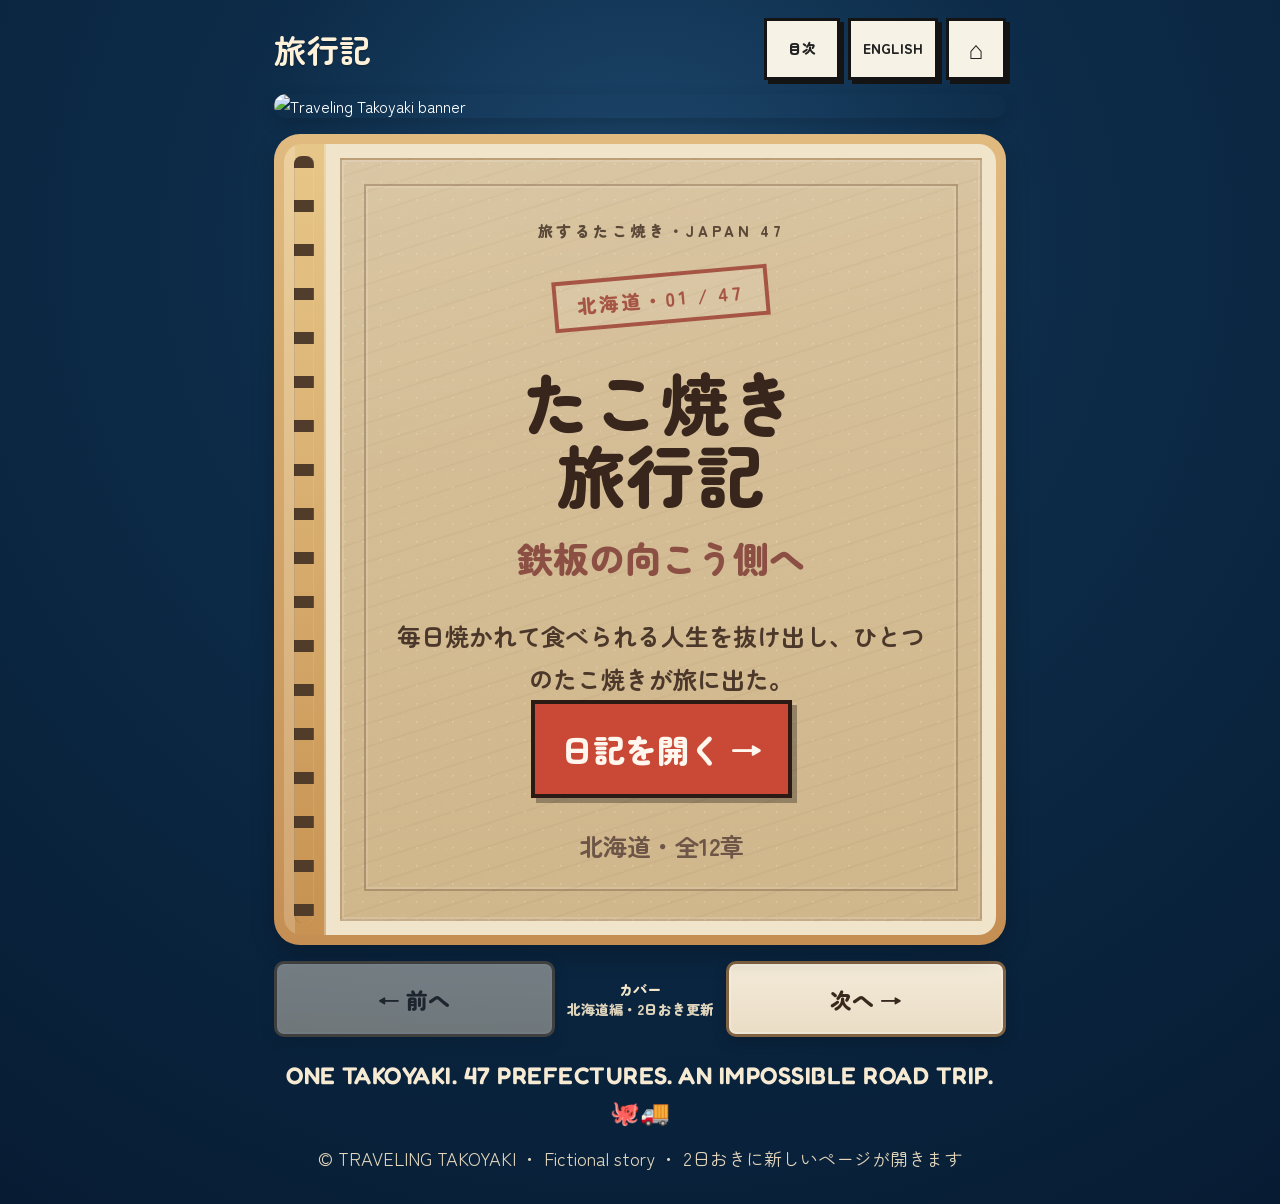
==== commit 05f2b9e1: "index.html の更新" ====
--- a/diary/index.html
+++ b/diary/index.html
@@ -1,2320 +1,962 @@
-
 <!DOCTYPE html>
-<html lang="en">
+<html lang="ja">
 <head>
-<meta charset="UTF-8">
-<meta name="viewport" content="width=device-width, initial-scale=1">
-<meta name="theme-color" content="#11283b">
-
-<title>TRAVEL DIARY | TRAVELING TAKOYAKI</title>
-
-<meta name="description"
-content="One takoyaki. Forty-seven prefectures. A pixel-art journey across Japan.">
-
-<!-- 丸みのある日本語・英語フォント -->
-<link rel="preconnect" href="https://fonts.googleapis.com">
-<link rel="preconnect" href="https://fonts.gstatic.com" crossorigin>
-<link href="https://fonts.googleapis.com/css2?family=Fredoka:wght@400;500;600;700&family=Zen+Maru+Gothic:wght@400;500;700;900&display=swap" rel="stylesheet">
-
-<style>
-
-/* =====================================
-   基本カラー・フォント
-===================================== */
-
-:root {
-  --navy: #11283b;
-  --ink: #35271d;
-  --brown: #795333;
-  --cream: #fff9ed;
-  --kraft: #d5ae7b;
-  --red: #bb4935;
-  --line: #d9cbb5;
-
-  --font-main:
-    "Zen Maru Gothic",
-    "Hiragino Maru Gothic ProN",
-    "Yu Gothic",
-    sans-serif;
-
-  --font-en:
-    "Fredoka",
-    "Zen Maru Gothic",
-    sans-serif;
-}
-
-* {
-  box-sizing: border-box;
-}
-
-html {
-  scroll-behavior: smooth;
-}
-
-body {
-  margin: 0;
-  min-height: 100vh;
-
-  background:
-    radial-gradient(
-      ellipse at 50% 0%,
-      #2b4c64 0%,
-      #11283b 65%,
-      #071521 100%
-    );
-
-  color: var(--ink);
-  font-family: var(--font-main);
-}
-
-button {
-  font: inherit;
-  cursor: pointer;
-}
-
-button:disabled {
-  opacity: .42;
-  cursor: not-allowed;
-}
-
-button:focus-visible,
-a:focus-visible {
-  outline: 3px solid #ffce69;
-  outline-offset: 3px;
-}
-
-[hidden] {
-  display: none !important;
-}
-
-/* =====================================
-   HEADER
-===================================== */
-
-.header {
-  width: min(1100px, 100%);
-  margin: 0 auto;
-  padding: 13px 12px;
-
-  display: flex;
-  justify-content: space-between;
-  align-items: center;
-  gap: 8px;
-}
-
-.site-title {
-  font-family: var(--font-en);
-  color: #fff3d9;
-  font-size: 17px;
-  font-weight: 700;
-  white-space: nowrap;
-}
-
-.header-buttons {
-  display: flex;
-  align-items: center;
-  gap: 6px;
-  flex-shrink: 0;
-}
-
-.header-button {
-  height: 40px;
-  min-width: 45px;
-  padding: 0 12px;
-
-  display: inline-flex;
-  align-items: center;
-  justify-content: center;
-
-  background: #fffaf0;
-  color: #171717;
-
-  border: 2px solid #10151a;
-  border-radius: 0;
-  box-shadow: 4px 4px 0 #06131c;
-
-  text-decoration: none;
-  white-space: nowrap;
-
-  font-family: var(--font-main);
-  font-size: 12px;
-  font-weight: 900;
-}
-
-.header-button:hover {
-  background: #ffeecb;
-}
-
-#languageBtn {
-  min-width: 82px;
-}
-
-.home-button {
-  font-size: 24px;
-}
-
-/* =====================================
-   MAIN / BANNER
-===================================== */
-
-.main {
-  width: min(1100px, 100%);
-  margin: 0 auto;
-  padding: 0 12px;
-}
-
-.banner {
-  border: 4px solid #e0b866;
-  border-radius: 7px;
-
-  overflow: hidden;
-  background: #4aa7d4;
-
-  box-shadow: 4px 5px 0 #061521;
-}
-
-.banner img {
-  display: block;
-  width: 100%;
-  height: auto;
-  image-rendering: pixelated;
-}
-
-.banner-fallback {
-  min-height: 155px;
-  padding: 20px;
-
-  display: none;
-  align-items: center;
-  justify-content: center;
-  flex-direction: column;
-  gap: 8px;
-
-  background:
-    linear-gradient(
-      #61b8e7 0%,
-      #c6e9f5 60%,
-      #8aa567 61%,
-      #355b42 85%,
-      #394150 86%
-    );
-
-  text-align: center;
-}
-
-.banner-fallback strong {
-  font-family: var(--font-en);
-  font-size: clamp(25px, 5vw, 46px);
-  font-weight: 700;
-  color: #172e42;
-  text-shadow: 2px 2px #fff;
-}
-
-.banner-fallback span {
-  font-size: 12px;
-  font-weight: 900;
-  letter-spacing: .12em;
-}
-
-/* =====================================
-   リング穴付きノート
-===================================== */
-
-.notebook {
-  position: relative;
-
-  margin: 20px 0 16px;
-  padding: 13px 13px 13px 42px;
-
-  border: 7px solid #85532f;
-  border-radius: 18px;
-
-  background:
-    linear-gradient(
-      135deg,
-      #e7c18a,
-      #c99965
-    );
-
-  box-shadow:
-    0 15px 35px #0006,
-    inset 0 0 0 4px #f2d4a3;
-}
-
-/* 左側の四角い穴 */
-
-.notebook::before {
-  content: "";
-  position: absolute;
-
-  top: 19px;
-  bottom: 19px;
-  left: 13px;
-  width: 17px;
-
-  background:
-    repeating-linear-gradient(
-      to bottom,
-      #59402a 0 13px,
-      #e7c995 13px 36px
-    );
-
-  box-shadow:
-    inset 2px 1px 2px #26170d88,
-    1px 0 0 #f6dbae;
-}
-
-.page {
-  min-height: 560px;
-  background: var(--cream);
-  overflow: hidden;
-  border-radius: 2px;
-}
-
-.page.flipping {
-  animation: pageFlip .35s ease-out;
-}
-
-@keyframes pageFlip {
-  from {
-    opacity: .55;
-    transform:
-      perspective(1200px)
-      rotateY(-6deg);
-  }
-
-  to {
-    opacity: 1;
-    transform:
-      perspective(1200px)
-      rotateY(0);
-  }
-}
-
-/* =====================================
-   クラフト紙の表紙
-===================================== */
-
-.cover {
-  position: relative;
-
-  min-height: 590px;
-  padding: 44px 28px;
-
-  display: flex;
-  align-items: center;
-  justify-content: center;
-
-  text-align: center;
-
-  background-color: var(--kraft);
-
-  background-image:
-    radial-gradient(
-      #80593730 1px,
-      transparent 1px
-    ),
-    repeating-linear-gradient(
-      10deg,
-      transparent 0 12px,
-      #80563712 13px 14px,
-      transparent 15px 26px
-    ),
-    linear-gradient(
-      150deg,
-      #e7cca6,
-      #d3ad79 55%,
-      #c19666
-    );
-
-  background-size:
-    15px 17px,
-    auto,
-    auto;
-}
-
-.cover::before {
-  content: "";
-  position: absolute;
-  inset: 17px;
-  border: 3px double #725237;
-  pointer-events: none;
-}
-
-.cover-inner {
-  position: relative;
-  z-index: 1;
-
-  width: 100%;
-  max-width: 650px;
-}
-
-.cover-brand {
-  font-size: 12px;
-  font-weight: 900;
-  letter-spacing: .12em;
-  color: #4d3625;
-}
-
-.cover-decoration {
-  margin: 17px auto 25px;
-
-  display: flex;
-  align-items: center;
-  justify-content: center;
-  gap: 12px;
-
-  color: #6d5037;
-}
-
-.cover-decoration::before,
-.cover-decoration::after {
-  content: "";
-  width: 25%;
-  height: 1px;
-  background: #694c34;
-}
-
-.cover-stamp {
-  display: inline-block;
-
-  padding: 8px 18px;
-  margin-bottom: 25px;
-
-  border: 3px solid #a74130;
-
-  color: #a74130;
-  font-size: clamp(13px, 3.5vw, 22px);
-  font-weight: 900;
-  letter-spacing: .1em;
-
-  transform: rotate(-5deg);
-}
-
-.cover-title {
-  font-family: var(--font-main);
-
-  font-size: clamp(36px, 8vw, 76px);
-  font-weight: 900;
-  line-height: 1.13;
-  letter-spacing: -.045em;
-
-  color: #302216;
-
-  margin: 0;
-}
-
-.cover-title span {
-  display: block;
-}
-
-.cover-title.english {
-  font-family: var(--font-en);
-  letter-spacing: -.025em;
-}
-
-.cover-subtitle {
-  width: 88%;
-  margin: 24px auto 0;
-  padding-top: 15px;
-
-  border-top: 2px solid #866342;
-
-  color: #a73e2e;
-  font-size: clamp(17px, 3.5vw, 26px);
-  font-weight: 900;
-}
-
-.cover-description {
-  max-width: 510px;
-  margin: 23px auto;
-
-  font-size: 16px;
-  font-weight: 700;
-  line-height: 1.65;
-}
-
-.cover-open {
-  margin-top: 19px;
-  padding: 13px 27px;
-
-  border: 3px solid #3c251d;
-
-  background: #c34835;
-  color: #fff;
-
-  font-size: 19px;
-  font-weight: 900;
-
-  box-shadow: 5px 5px 0 #5b3d2b;
-}
-
-.cover-open:hover {
-  background: #ab3828;
-}
-
-.cover-bottom {
-  margin-top: 31px;
-
-  color: #63482e;
-  font-size: 13px;
-  font-weight: 700;
-}
-
-/* =====================================
-   各話のノートページ
-===================================== */
-
-.diary-spread {
-  display: grid;
-  grid-template-columns: 1fr 1fr;
-  min-height: 570px;
-}
-
-/* 画像側 */
-
-.image-side {
-  padding: 25px 22px;
-
-  min-width: 0;
-
-  background: #ecdec3;
-  border-right: 1px solid #baa17c;
-
-  display: flex;
-  flex-direction: column;
-}
-
-.chapter-label {
-  font-family: var(--font-en);
-
-  font-size: 12px;
-  font-weight: 700;
-  letter-spacing: .08em;
-
-  color: #88684d;
-  margin-bottom: 22px;
-}
-
-.photo {
-  position: relative;
-
-  width: min(100%, 440px);
-  margin: auto;
-
-  padding: 12px 12px 24px;
-
-  background: #fffaf0;
-
-  box-shadow:
-    3px 8px 18px #4b382b50;
-
-  transform: rotate(-1deg);
-}
-
-.photo::before {
-  content: "";
-  position: absolute;
-
-  top: -12px;
-  left: calc(50% - 40px);
-
-  width: 80px;
-  height: 24px;
-
-  background: #c3a16a9c;
-  transform: rotate(3deg);
-  z-index: 2;
-}
-
-.photo img {
-  display: block;
-  width: 100%;
-  aspect-ratio: 1;
-  object-fit: cover;
-
-  image-rendering: pixelated;
-}
-
-.photo-placeholder {
-  display: none;
-
-  aspect-ratio: 1;
-  padding: 18px;
-
-  background:
-    linear-gradient(
-      160deg,
-      #a4d0d8,
-      #6f9b93 55%,
-      #527750
-    );
-
-  align-items: center;
-  justify-content: center;
-
-  color: #fff;
-  text-align: center;
-  font-weight: 900;
-}
-
-.photo figcaption {
-  margin-top: 13px;
-
-  color: #765d43;
-  text-align: center;
-
-  font-size: 12px;
-  font-weight: 700;
-}
-
-/* 本文側 */
-
-.text-side {
-  min-width: 0;
-
-  padding: 27px 30px 20px 35px;
-
-  display: flex;
-  flex-direction: column;
-
-  background:
-    repeating-linear-gradient(
-      to bottom,
-      #fffaf0 0 31px,
-      #d8ccba 32px,
-      #fffaf0 33px
-    );
-}
-
-.page-meta {
-  display: flex;
-  align-items: center;
-  justify-content: space-between;
-  gap: 8px;
-
-  color: #856b50;
-
-  font-size: 11px;
-  font-weight: 900;
-}
-
-.diary-title {
-  margin: 22px 0 13px;
-
-  color: #35271d;
-
-  font-family: var(--font-main);
-  font-size: clamp(23px, 3vw, 35px);
-  font-weight: 900;
-
-  line-height: 1.28;
-  letter-spacing: -.02em;
-}
-
-.title-rule {
-  width: 65px;
-  height: 5px;
-  margin-bottom: 20px;
-  background: #c44a37;
-}
-
-/* ★ 行間・段落間隔の重要な修正 ★ */
-
-.diary-text {
-  font-family: var(--font-main);
-
-  font-size: 16px;
-  font-weight: 500;
-
-  /* 以前より行間を縮小 */
-  line-height: 1.72;
-
-  letter-spacing: .01em;
-  overflow-wrap: anywhere;
-}
-
-.diary-text p {
-  /* 段落間の余白を大幅に縮小 */
-  margin: 0 0 .34em;
-}
-
-.diary-text p:last-child {
-  color: #a54737;
-  font-weight: 900;
-}
-
-/* 最下部のページ番号 */
-
-.page-footer {
-  margin-top: auto;
-  padding-top: 20px;
-
-  display: flex;
-  align-items: center;
-  justify-content: space-between;
-  gap: 12px;
-
-  border-top: 1px solid #c1ad91;
-
-  color: #7b6852;
-
-  font-family: var(--font-en);
-  font-size: 11px;
-}
-
-/* =====================================
-   ページ移動ボタン
-===================================== */
-
-.page-navigation {
-  margin: 18px 0 25px;
-
-  display: grid;
-  grid-template-columns: 1fr auto 1fr;
-  gap: 10px;
-  align-items: center;
-}
-
-.page-nav-button {
-  min-height: 50px;
-  padding: 10px 14px;
-
-  background: #f5e5c9;
-  color: #36281b;
-
-  border: 2px solid #c0a57f;
-  border-radius: 5px;
-
-  box-shadow: 3px 3px 0 #071521;
-
-  font-size: 13px;
-  font-weight: 900;
-  white-space: nowrap;
-}
-
-.page-nav-button:last-child {
-  justify-self: end;
-}
-
-.page-progress {
-  color: #f5e6d0;
-  text-align: center;
-
-  font-size: 12px;
-  font-weight: 700;
-  line-height: 1.5;
-}
-
-.next-release {
-  display: block;
-  margin-top: 5px;
-
-  color: #d4c2a6;
-  font-size: 10px;
-  font-weight: 500;
-}
-
-/* =====================================
-   目次
-===================================== */
-
-.modal {
-  position: fixed;
-  inset: 0;
-  z-index: 100;
-
-  padding: 16px;
-
-  display: none;
-  align-items: center;
-  justify-content: center;
-
-  background: #071521e8;
-}
-
-.modal.open {
-  display: flex;
-}
-
-.modal-panel {
-  width: min(760px, 100%);
-  max-height: 90vh;
-
-  padding: 18px;
-  overflow-y: auto;
-
-  background: #f9ecd4;
-
-  border: 6px solid #865b37;
-  border-radius: 8px;
-}
-
-.modal-heading {
-  display: flex;
-  align-items: center;
-  justify-content: space-between;
-
-  padding-bottom: 12px;
-
-  border-bottom: 1px solid #c4a67f;
-}
-
-.modal-heading h2 {
-  margin: 0;
-  font-size: 20px;
-  font-weight: 900;
-}
-
-.close-button {
-  padding: 8px 13px;
-
-  background: #c44837;
-  color: white;
-
-  border: 0;
-  font-weight: 900;
-}
-
-.chapter-list {
-  display: grid;
-  grid-template-columns: repeat(2, 1fr);
-  gap: 9px;
-  margin-top: 15px;
-}
-
-.chapter-item {
-  min-height: 75px;
-  padding: 11px;
-
-  background: #fffaf0;
-  color: #3c2b1e;
-
-  border: 1px solid #d1b592;
-  text-align: left;
-}
-
-.chapter-item strong {
-  display: block;
-  font-size: 13px;
-  line-height: 1.5;
-}
-
-.chapter-item small {
-  display: block;
-  color: #896a50;
-  font-size: 11px;
-  margin-bottom: 4px;
-}
-
-.chapter-item.locked {
-  background: #e8dbc5;
-  opacity: .65;
-}
-
-/* =====================================
-   FOOTER
-===================================== */
-
-.footer {
-  padding: 7px 0 30px;
-
-  color: #d9c7ab;
-  text-align: center;
-
-  font-family: var(--font-en);
-  font-size: 12px;
-}
-
-/* =====================================
-   スマートフォン最適化
-===================================== */
-
-@media(max-width: 760px) {
-
-  .header {
-    padding: 11px 9px;
-  }
-
-  .site-title {
-    font-size: 13px;
-  }
-
-  .header-buttons {
-    gap: 5px;
-  }
-
-  .header-button {
-    height: 37px;
-    min-width: 38px;
-    padding: 0 8px;
-
-    font-size: 11px;
-    box-shadow: 3px 3px 0 #071420;
-  }
-
-  #languageBtn {
-    min-width: 70px;
-  }
-
-  .main {
-    padding: 0 9px;
-  }
-
-  .banner {
-    border-width: 3px;
-  }
-
-  .notebook {
-    margin-top: 17px;
-    padding: 10px 10px 10px 35px;
-    border-width: 6px;
-  }
-
-  .notebook::before {
-    left: 9px;
-    top: 17px;
-    bottom: 17px;
-    width: 14px;
-
-    background:
-      repeating-linear-gradient(
-        to bottom,
-        #59402a 0 12px,
-        #e7c995 12px 34px
-      );
-  }
-
-  .page {
-    min-height: 0;
-  }
-
-  .cover {
-    min-height: 530px;
-    padding: 42px 18px;
-  }
-
-  .cover::before {
-    inset: 12px;
-  }
-
-  .cover-brand {
-    font-size: 11px;
-  }
-
-  .cover-description {
-    font-size: 15px;
-    line-height: 1.65;
-  }
-
-  .diary-spread {
-    display: block;
-    min-height: 0;
-  }
-
-  .image-side {
-    border-right: 0;
-    padding: 18px 16px;
-  }
-
-  .chapter-label {
-    margin-bottom: 16px;
-  }
-
-  .photo {
-    width: min(88%, 420px);
-  }
-
-  .text-side {
-    min-height: 360px;
-    padding: 25px 20px 18px;
-  }
-
-  .diary-title {
-    font-size: 26px;
-    line-height: 1.3;
-  }
-
-  /* ★ スマホでの文字表示 ★ */
-
-  .diary-text {
-    font-size: 17px;
-    line-height: 1.72;
-    letter-spacing: .005em;
-  }
-
-  .diary-text p {
-    margin-bottom: .3em;
-  }
-
-  .page-nav-button {
-    min-height: 47px;
-    padding: 8px 9px;
-    font-size: 12px;
-  }
-
-  .page-progress {
-    font-size: 11px;
-  }
-
-  .next-release {
-    font-size: 10px;
-  }
-
-  .chapter-list {
-    grid-template-columns: 1fr;
-  }
-}
-
-@media(max-width: 370px) {
-
-  .site-title {
-    font-size: 11px;
-  }
-
-  .header-button {
-    font-size: 10px;
-    padding: 0 6px;
-  }
-
-  #languageBtn {
-    min-width: 63px;
-  }
-
-  .notebook {
-    padding-left: 30px;
-  }
-
-  .cover-title {
-    font-size: 34px;
-  }
-
-  .page-navigation {
-    gap: 5px;
-  }
-
-  .page-nav-button {
-    font-size: 11px;
-  }
-
-  .diary-text {
-    font-size: 16px;
-  }
-}
-
-@media(prefers-reduced-motion: reduce) {
-  .page.flipping {
-    animation: none;
-  }
-
-  html {
-    scroll-behavior: auto;
-  }
-}
-
-</style>
+  <meta charset="UTF-8" />
+  <meta name="viewport" content="width=device-width, initial-scale=1.0" />
+  <title>Traveling Takoyaki Diary</title>
+
+  <!-- 丸みのある文字 -->
+  <link rel="preconnect" href="https://fonts.googleapis.com">
+  <link rel="preconnect" href="https://fonts.gstatic.com" crossorigin>
+  <link href="https://fonts.googleapis.com/css2?family=Zen+Maru+Gothic:wght@400;500;700;900&family=Fredoka:wght@500;600;700&display=swap" rel="stylesheet">
+
+  <style>
+    :root{
+      --bg1:#07203a;
+      --bg2:#143a5b;
+      --bg3:#0b2a47;
+
+      --ink:#3a271e;
+      --ink-soft:#725949;
+      --accent:#c54a38;
+      --accent-soft:#a66254;
+
+      --paper:#f6f1e6;
+      --paper-dark:#ece4d3;
+      --craft:#d6b07b;
+      --craft-deep:#ad7c46;
+      --cover:#d7c09a;
+
+      --shadow:0 10px 24px rgba(0,0,0,.24);
+      --line-step:42px;
+      --page-radius:22px;
+      --button-shadow:4px 4px 0 #141414;
+      --button-border:3px solid #141414;
+    }
+
+    *{box-sizing:border-box;}
+    html,body{
+      margin:0;
+      padding:0;
+      background:
+        radial-gradient(circle at 50% 20%, #1f4a70 0%, #0d2c49 35%, #071c33 100%);
+      color:#fff;
+      font-family:"Zen Maru Gothic","Hiragino Maru Gothic ProN","Yu Gothic","Meiryo",sans-serif;
+    }
+
+    body{
+      min-height:100vh;
+    }
+
+    img{
+      max-width:100%;
+      display:block;
+    }
+
+    a{
+      color:inherit;
+      text-decoration:none;
+    }
+
+    .site{
+      width:min(100%, 760px);
+      margin:0 auto;
+      padding:18px 14px 30px;
+    }
+
+    /* ---------- header ---------- */
+    .topbar{
+      display:flex;
+      justify-content:space-between;
+      align-items:center;
+      gap:10px;
+      margin-bottom:14px;
+    }
+
+    .topbar-title{
+      font-family:"Fredoka","Zen Maru Gothic",sans-serif;
+      font-size:clamp(24px, 3.6vw, 32px);
+      font-weight:700;
+      letter-spacing:.02em;
+      color:#fff2d8;
+      text-transform:uppercase;
+      text-shadow:0 2px 0 rgba(0,0,0,.15);
+    }
+
+    .topbar-actions{
+      display:flex;
+      gap:8px;
+      flex-wrap:nowrap;
+    }
+
+    .pixel-btn{
+      appearance:none;
+      border:var(--button-border);
+      background:#f6f2e5;
+      color:#222;
+      padding:0 12px;
+      min-width:76px;
+      height:62px;
+      font-family:"Zen Maru Gothic",sans-serif;
+      font-size:14px;
+      font-weight:800;
+      line-height:1.1;
+      box-shadow:var(--button-shadow);
+      cursor:pointer;
+      border-radius:0;
+      display:inline-flex;
+      align-items:center;
+      justify-content:center;
+      text-align:center;
+      white-space:nowrap;
+    }
+
+    .pixel-btn:active{
+      transform:translate(2px,2px);
+      box-shadow:2px 2px 0 #141414;
+    }
+
+    .pixel-btn.small-icon{
+      min-width:60px;
+      width:60px;
+      font-size:25px;
+      padding:0;
+    }
+
+    /* ---------- hero banner ---------- */
+    .hero-banner{
+      margin-bottom:16px;
+    }
+
+    .hero-banner img{
+      width:100%;
+      height:auto;
+      border-radius:12px;
+      object-fit:cover;
+      box-shadow:0 6px 16px rgba(0,0,0,.18);
+    }
+
+    /* ---------- notebook outer ---------- */
+    .notebook-shell{
+      display:flex;
+      align-items:stretch;
+      background:linear-gradient(180deg, #e1ba7f 0%, #c58f54 100%);
+      border-radius:26px;
+      padding:10px;
+      box-shadow:0 10px 24px rgba(0,0,0,.22);
+      overflow:hidden;
+      position:relative;
+    }
+
+    .ring-column{
+      width:42px;
+      min-width:42px;
+      border-radius:18px 0 0 18px;
+      background:
+        linear-gradient(90deg, rgba(255,255,255,.18) 0 26%, transparent 26% 100%),
+        linear-gradient(180deg, #e7c789 0%, #c79252 100%);
+      position:relative;
+      box-shadow:inset -2px 0 0 rgba(255,255,255,.28);
+    }
+
+    .ring-column::before{
+      content:"";
+      position:absolute;
+      top:12px;
+      bottom:12px;
+      left:10px;
+      width:20px;
+      background:
+        repeating-linear-gradient(
+          to bottom,
+          #4c3828 0 12px,
+          transparent 12px 44px
+        );
+      border-radius:8px;
+      opacity:.96;
+      box-shadow:
+        inset -1px 0 0 rgba(255,255,255,.1),
+        inset 1px 0 0 rgba(0,0,0,.12);
+    }
+
+    .page-area{
+      flex:1;
+      background:#f0e4ca;
+      padding:14px;
+      border-radius:0 18px 18px 0;
+      min-width:0;
+    }
+
+    .page-panel{
+      background:
+        radial-gradient(circle at 15% 15%, rgba(255,255,255,.18) 0 1px, transparent 1px 100%),
+        radial-gradient(circle at 70% 30%, rgba(255,255,255,.10) 0 1px, transparent 1px 100%),
+        linear-gradient(180deg, #deceb0 0%, #d8c7a7 100%);
+      background-size:18px 18px, 24px 24px, auto;
+      border:2px solid rgba(119,85,51,.22);
+      box-shadow:inset 0 0 0 2px rgba(255,255,255,.14);
+      min-height:300px;
+      color:var(--ink);
+      overflow:hidden;
+    }
+
+    /* ---------- cover page ---------- */
+    .cover-page{
+      padding:24px 22px 28px;
+      position:relative;
+      background:
+        linear-gradient(165deg, rgba(255,255,255,.07), rgba(0,0,0,0) 35%),
+        radial-gradient(circle at 15% 20%, rgba(255,255,255,.18) 0 1px, transparent 1px 100%),
+        radial-gradient(circle at 75% 30%, rgba(255,255,255,.10) 0 1px, transparent 1px 100%),
+        repeating-linear-gradient(
+          -18deg,
+          rgba(102,74,42,.045) 0 2px,
+          transparent 2px 22px
+        ),
+        linear-gradient(180deg, #d7c29d 0%, #d0b68b 100%);
+      background-size:auto, 18px 18px, 22px 22px, auto, auto;
+      min-height:640px;
+      display:flex;
+      flex-direction:column;
+      justify-content:space-between;
+    }
+
+    .cover-frame{
+      border:2px solid rgba(95,62,37,.30);
+      box-shadow:inset 0 0 0 2px rgba(255,255,255,.12);
+      padding:34px 26px 26px;
+      min-height:590px;
+      display:flex;
+      flex-direction:column;
+      align-items:center;
+      text-align:center;
+    }
+
+    .cover-topline{
+      font-size:15px;
+      font-weight:900;
+      letter-spacing:.24em;
+      color:#473528;
+      opacity:.86;
+      text-transform:uppercase;
+      margin-bottom:32px;
+    }
+
+    .cover-stamp{
+      display:inline-block;
+      padding:8px 20px;
+      border:4px solid #a65545;
+      color:#a65545;
+      transform:rotate(-5deg);
+      font-size:19px;
+      font-weight:900;
+      letter-spacing:.16em;
+      background:rgba(255,255,255,.08);
+      margin-bottom:40px;
+    }
+
+    .cover-title{
+      font-size:clamp(40px, 7vw, 68px);
+      line-height:1.08;
+      font-weight:900;
+      color:#38261d;
+      margin:0;
+      letter-spacing:.02em;
+    }
+
+    .cover-subtitle{
+      margin-top:24px;
+      font-size:clamp(24px, 4.4vw, 36px);
+      line-height:1.25;
+      font-weight:900;
+      color:#8b4f43;
+    }
+
+    .cover-lead{
+      margin:34px auto 0;
+      max-width:540px;
+      font-size:clamp(17px, 3.2vw, 24px);
+      line-height:1.8;
+      font-weight:700;
+      color:#4c382a;
+    }
+
+    .cover-open{
+      margin-top:auto;
+      margin-bottom:20px;
+      display:inline-flex;
+      align-items:center;
+      justify-content:center;
+      min-width:260px;
+      padding:22px 26px;
+      background:#c94936;
+      color:#fff7ee;
+      border:4px solid #2b1b14;
+      box-shadow:5px 5px 0 rgba(0,0,0,.30);
+      font-size:clamp(22px, 4vw, 32px);
+      font-weight:900;
+      cursor:pointer;
+      font-family:"Zen Maru Gothic",sans-serif;
+    }
+
+    .cover-open:active{
+      transform:translate(2px,2px);
+      box-shadow:3px 3px 0 rgba(0,0,0,.30);
+    }
+
+    .cover-foot{
+      margin-top:10px;
+      color:#6d5647;
+      font-size:clamp(18px, 3.1vw, 24px);
+      font-weight:700;
+    }
+
+    /* ---------- story page ---------- */
+    .story-page{
+      background:linear-gradient(180deg, #e4d8bf 0%, #ddd1b8 100%);
+    }
+
+    .photo-wrap{
+      padding:28px 18px 10px;
+      display:flex;
+      justify-content:center;
+      background:#ddd1b8;
+    }
+
+    .photo-card{
+      width:min(100%, 460px);
+      background:#f7f4eb;
+      padding:14px 14px 18px;
+      box-shadow:0 12px 24px rgba(0,0,0,.15);
+      transform:rotate(-1.2deg);
+      position:relative;
+    }
+
+    .photo-card::before{
+      content:"";
+      position:absolute;
+      top:-16px;
+      left:50%;
+      transform:translateX(-50%);
+      width:140px;
+      height:24px;
+      background:rgba(206,182,142,.78);
+      box-shadow:0 2px 0 rgba(0,0,0,.05);
+    }
+
+    .photo-card img{
+      width:100%;
+      aspect-ratio:1/1;
+      object-fit:cover;
+      background:#ddd;
+    }
+
+    .photo-caption{
+      text-align:center;
+      color:#6b5546;
+      font-weight:800;
+      margin-top:12px;
+      font-size:clamp(18px, 3vw, 24px);
+    }
+
+    .story-body{
+      background:
+        repeating-linear-gradient(
+          to bottom,
+          transparent 0 calc(var(--line-step) - 1px),
+          rgba(115,96,77,.16) calc(var(--line-step) - 1px) var(--line-step)
+        ),
+        linear-gradient(180deg, #f7f3ea 0%, #f3efe5 100%);
+      padding:18px 18px 28px;
+      border-top:1px solid rgba(80,50,20,.08);
+    }
+
+    .story-head{
+      display:flex;
+      justify-content:space-between;
+      align-items:center;
+      gap:12px;
+      color:#7b6551;
+      font-size:clamp(14px, 2.8vw, 20px);
+      font-weight:900;
+      text-transform:uppercase;
+      letter-spacing:.03em;
+      margin-bottom:8px;
+    }
+
+    .story-title{
+      color:#37261d;
+      font-size:clamp(31px, 6vw, 52px);
+      font-weight:900;
+      line-height:1.2;
+      margin:10px 0 18px;
+      letter-spacing:.01em;
+    }
+
+    .story-accent{
+      width:116px;
+      height:8px;
+      background:#c44b38;
+      margin-bottom:14px;
+    }
+
+    .story-lines{
+      margin-top:0;
+    }
+
+    .text-line{
+      min-height:var(--line-step);
+      display:flex;
+      align-items:center;
+      color:#3d2b21;
+      font-size:clamp(18px, 3.65vw, 31px);
+      line-height:1;
+      font-weight:700;
+      white-space:normal;
+      word-break:keep-all;
+    }
+
+    .text-line.em{
+      color:#9e4f42;
+      font-weight:900;
+    }
+
+    .story-bottom-meta{
+      margin-top:8px;
+      padding-top:10px;
+      border-top:2px solid rgba(100,78,56,.22);
+      display:flex;
+      justify-content:space-between;
+      gap:10px;
+      color:#7f6a57;
+      font-size:clamp(13px, 2.7vw, 19px);
+      font-weight:800;
+    }
+
+    /* ---------- pager ---------- */
+    .pager{
+      margin-top:16px;
+      display:grid;
+      grid-template-columns:1fr auto 1fr;
+      align-items:center;
+      gap:12px;
+    }
+
+    .pager-center{
+      text-align:center;
+      color:#f5e6c9;
+      font-weight:800;
+      font-size:14px;
+      line-height:1.45;
+    }
+
+    .nav-btn{
+      appearance:none;
+      border:3px solid #806342;
+      background:linear-gradient(180deg, #f3ead8 0%, #eaddc6 100%);
+      box-shadow:0 5px 14px rgba(0,0,0,.20), inset 0 0 0 2px rgba(255,255,255,.24);
+      color:#39281d;
+      border-radius:10px;
+      padding:18px 10px;
+      font-size:clamp(18px, 3.2vw, 22px);
+      font-weight:900;
+      font-family:"Zen Maru Gothic",sans-serif;
+      cursor:pointer;
+      min-height:76px;
+    }
+
+    .nav-btn:disabled{
+      opacity:.45;
+      cursor:default;
+    }
+
+    footer.site-foot{
+      margin-top:20px;
+      text-align:center;
+      color:#f7ead3;
+    }
+
+    .foot-main{
+      font-family:"Fredoka","Zen Maru Gothic",sans-serif;
+      font-weight:600;
+      font-size:clamp(18px, 3.2vw, 24px);
+      line-height:1.55;
+      text-transform:uppercase;
+      letter-spacing:.02em;
+      margin-bottom:10px;
+    }
+
+    .foot-sub{
+      font-size:clamp(14px, 2.8vw, 18px);
+      line-height:1.8;
+      color:#efe0c3;
+      opacity:.95;
+    }
+
+    /* ---------- TOC modal ---------- */
+    .modal{
+      position:fixed;
+      inset:0;
+      background:rgba(0,0,0,.55);
+      display:none;
+      align-items:center;
+      justify-content:center;
+      padding:18px;
+      z-index:9999;
+    }
+
+    .modal.show{
+      display:flex;
+    }
+
+    .modal-card{
+      width:min(100%, 560px);
+      max-height:84vh;
+      overflow:auto;
+      background:#f6efdf;
+      color:#33241a;
+      border:4px solid #1d1d1d;
+      box-shadow:8px 8px 0 #111;
+      padding:18px;
+    }
+
+    .modal-title{
+      margin:0 0 14px;
+      font-size:26px;
+      font-weight:900;
+    }
+
+    .toc-list{
+      display:flex;
+      flex-direction:column;
+      gap:10px;
+    }
+
+    .toc-item{
+      width:100%;
+      text-align:left;
+      background:#fffaf1;
+      border:3px solid #241d18;
+      padding:14px 14px;
+      font-size:18px;
+      font-weight:800;
+      font-family:"Zen Maru Gothic",sans-serif;
+      cursor:pointer;
+    }
+
+    .toc-close{
+      margin-top:14px;
+      width:100%;
+    }
+
+    /* ---------- responsive ---------- */
+    @media (max-width:520px){
+      .site{padding:14px 12px 28px;}
+      .topbar{align-items:flex-start;}
+      .topbar-title{
+        font-size:18px;
+        line-height:1.2;
+        margin-top:10px;
+      }
+      .topbar-actions{
+        gap:6px;
+      }
+      .pixel-btn{
+        min-width:74px;
+        height:58px;
+        font-size:13px;
+        padding:0 10px;
+      }
+      .pixel-btn.small-icon{
+        width:56px;
+        min-width:56px;
+        font-size:24px;
+      }
+      .cover-frame{
+        min-height:540px;
+        padding:26px 18px 24px;
+      }
+      .cover-open{
+        min-width:210px;
+        padding:18px 18px;
+      }
+      .story-body{padding:16px 14px 24px;}
+      .story-title{margin-top:8px;}
+      .pager{
+        grid-template-columns:1fr 1fr;
+      }
+      .pager-center{
+        grid-column:1 / -1;
+        order:3;
+      }
+    }
+  </style>
 </head>
-
 <body>
-
-<!-- =====================================
-     HEADER
-===================================== -->
-
-<header class="header">
-
-  <div class="site-title">
-    TRAVEL DIARY
+  <div class="site">
+    <header class="topbar">
+      <div class="topbar-title" id="siteTitle">TRAVEL DIARY</div>
+
+      <div class="topbar-actions">
+        <button class="pixel-btn" id="tocBtn">目次</button>
+        <button class="pixel-btn" id="langBtn">ENGLISH</button>
+        <a class="pixel-btn small-icon" href="https://japan47pixel.net/" aria-label="home">⌂</a>
+      </div>
+    </header>
+
+    <!-- カバー画像は横いっぱい、枠なし -->
+    <section class="hero-banner">
+      <img src="./images/diary-banner.png" alt="Traveling Takoyaki banner">
+    </section>
+
+    <main id="pageMount"></main>
+
+    <nav class="pager">
+      <button class="nav-btn" id="prevBtn">← 前へ</button>
+      <div class="pager-center" id="pageStatus"></div>
+      <button class="nav-btn" id="nextBtn">次へ →</button>
+    </nav>
+
+    <footer class="site-foot">
+      <div class="foot-main" id="footerMain">ONE TAKOYAKI. 47 PREFECTURES. AN IMPOSSIBLE ROAD TRIP. 🐙🚚</div>
+      <div class="foot-sub" id="footerSub">© TRAVELING TAKOYAKI · Fictional story · A new chapter every 2 days</div>
+    </footer>
   </div>
 
-  <nav class="header-buttons"
-       aria-label="Diary navigation">
-
-    <button
-      id="indexBtn"
-      class="header-button"
-      type="button">
-      INDEX
-    </button>
-
-    <button
-      id="languageBtn"
-      class="header-button"
-      type="button">
-      日本語
-    </button>
-
-    <a
-      class="header-button home-button"
-      href="https://japan47pixel.net/"
-      title="Official Site"
-      aria-label="Official Site">⌂</a>
-
-  </nav>
-
-</header>
-
-<!-- =====================================
-     MAIN
-===================================== -->
-
-<main class="main">
-
-  <!-- タイトル画像 -->
-
-  <section class="banner" id="banner">
-
-    <img
-      id="bannerImage"
-      src="./assets/cover.png"
-      alt="TRAVELING TAKOYAKI JAPAN 47 JOURNEY">
-
-    <div class="banner-fallback" id="bannerFallback">
-      <strong>TRAVELING TAKOYAKI</strong>
-      <span>JAPAN 47 JOURNEY</span>
+  <div class="modal" id="tocModal">
+    <div class="modal-card">
+      <h2 class="modal-title" id="tocTitle">目次</h2>
+      <div class="toc-list" id="tocList"></div>
+      <button class="pixel-btn toc-close" id="tocClose">CLOSE</button>
     </div>
-
-  </section>
-
-  <!-- リング穴付きノート -->
-
-  <section class="notebook" id="notebook">
-
-    <div class="page" id="diaryPage">
-
-      <article class="cover">
-        <div class="cover-inner">
-          <h1 class="cover-title english">
-            <span>TAKOYAKI</span>
-            <span>TRAVEL DIARY</span>
-          </h1>
+  </div>
+
+  <script>
+    const diaryPages = [
+      {
+        id: "cover",
+        type: "cover",
+        labelJa: "カバー",
+        labelEn: "Cover",
+        topLineJa: "旅するたこ焼き・JAPAN 47",
+        topLineEn: "TRAVELING TAKOYAKI · JAPAN 47",
+        stampJa: "北海道・01 / 47",
+        stampEn: "HOKKAIDO · 01 / 47",
+        titleJa: "たこ焼き\n旅行記",
+        titleEn: "TAKOYAKI\nTRAVEL DIARY",
+        subtitleJa: "鉄板の向こう側へ",
+        subtitleEn: "Beyond the Iron Plate",
+        leadJa: "毎日焼かれて食べられる人生を抜け出し、ひとつのたこ焼きが旅に出た。",
+        leadEn: "Escaping a life of being cooked and eaten every day, one takoyaki begins a journey.",
+        openTextJa: "日記を開く →",
+        openTextEn: "OPEN DIARY →",
+        footJa: "北海道・全12章",
+        footEn: "Hokkaido · 12 chapters"
+      },
+      {
+        id: "prologue-00",
+        type: "story",
+        labelJa: "プロローグ",
+        labelEn: "Prologue",
+        chapterJa: "PROLOGUE 00",
+        chapterEn: "PROLOGUE 00",
+        metaRightJa: "01 / 47 ・ 北海道",
+        metaRightEn: "01 / 47 · HOKKAIDO",
+        titleJa: "鉄板の向こう側",
+        titleEn: "Beyond the Iron Plate",
+        image: "./images/prologue-takoyaki-griddle.png",
+        imageCaptionJa: "旅の前に",
+        imageCaptionEn: "Before the Journey",
+        linesJa: [
+          "毎日、鉄板の上で焼かれる。",
+          "くるくるひっくり返されて、ソースを塗られて、",
+          "最後は誰かのお腹の中へ。",
+          "それが、たこ焼きの人生だった。",
+          "でも、ある日、ひとつのたこ焼きが思った。",
+          "「もっと広い世界を旅したい。」",
+          "そして次の瞬間——ぽーーーーん！",
+          "鉄板から飛び出した。自由だ！",
+          "……着地した先は、たこ焼きカーの屋根だった。",
+          "「結局、たこ焼き屋からは逃げられないのか。」",
+          "それでもエンジンは動き出した。",
+          "最初の目的地は、北海道。"
+        ],
+        linesEn: [
+          "Every day, it was cooked on the iron plate.",
+          "Flipped and turned, brushed with sauce,",
+          "and finally sent into someone’s stomach.",
+          "That was the life of a takoyaki.",
+          "But one day, one takoyaki had a thought.",
+          "\"I want to see a bigger world.\"",
+          "Then, in the very next instant—boiiing!",
+          "It jumped off the iron plate. Freedom!",
+          "…and landed on the roof of the takoyaki truck.",
+          "\"So I still couldn't escape the takoyaki life?\"",
+          "Even so, the engine began to move.",
+          "The first destination: Hokkaido."
+        ],
+        emphasisJa: [11],
+        emphasisEn: [11],
+        footerLeftJa: "TRAVELING TAKOYAKI",
+        footerLeftEn: "TRAVELING TAKOYAKI",
+        footerRightJa: "00",
+        footerRightEn: "00"
+      },
+      {
+        id: "chapter-01",
+        type: "story",
+        labelJa: "第1話",
+        labelEn: "Chapter 01",
+        chapterJa: "CHAPTER 01 / 12",
+        chapterEn: "CHAPTER 01 / 12",
+        metaRightJa: "11月1日 00:00 JST",
+        metaRightEn: "Nov 1, 00:00 JST",
+        titleJa: "牛に人生相談をしてみた。",
+        titleEn: "I Asked a Cow for Life Advice.",
+        image: "./images/hokkaido-farm.png",
+        imageCaptionJa: "北海道・牧場",
+        imageCaptionEn: "Hokkaido · Farm",
+        linesJa: [
+          "鉄板を飛び出して、はじめてたどり着いたのは北海道。",
+          "空が広い。草も広い。牛も、やたら落ち着いている。",
+          "たこ焼きは思わず、近くの牛に話しかけた。",
+          "「はじめまして。旅をしているたこ焼きです。」",
+          "牛は、もぐもぐしながらこちらを見た。",
+          "「そう。」",
+          "会話が短い。でも、なんだか深い。",
+          "たこ焼きは続けた。",
+          "「ぼくは、これから47都道府県を旅します。」",
+          "「へえ。」",
+          "「どうしたら立派なたこ焼きになれますか？」",
+          "牛は少しだけ考えて、こう言った。",
+          "「急がないこと。」",
+          "たこ焼きは、そのひと言に妙に納得してしまった。"
+        ],
+        linesEn: [
+          "After leaping from the iron plate,",
+          "the first place it reached was Hokkaido.",
+          "The sky was wide. The grass was endless.",
+          "Even the cows looked incredibly calm.",
+          "So the takoyaki spoke to a nearby cow.",
+          "\"Hello. I'm a traveling takoyaki.\"",
+          "The cow kept chewing and looked over.",
+          "\"I see.\"",
+          "A short answer. Yet somehow profound.",
+          "The takoyaki continued,",
+          "\"I'm going to travel all 47 prefectures.\"",
+          "\"Hmm.\"",
+          "\"How can I become a great takoyaki?\"",
+          "The cow thought for a moment and said:",
+          "\"Don't rush.\""
+        ],
+        emphasisJa: [],
+        emphasisEn: [],
+        footerLeftJa: "TRAVELING TAKOYAKI",
+        footerLeftEn: "TRAVELING TAKOYAKI",
+        footerRightJa: "01",
+        footerRightEn: "01"
+      }
+    ];
+
+    let currentLang = "ja";
+    let currentIndex = 0;
+
+    const pageMount = document.getElementById("pageMount");
+    const siteTitle = document.getElementById("siteTitle");
+    const footerMain = document.getElementById("footerMain");
+    const footerSub = document.getElementById("footerSub");
+    const tocBtn = document.getElementById("tocBtn");
+    const langBtn = document.getElementById("langBtn");
+    const prevBtn = document.getElementById("prevBtn");
+    const nextBtn = document.getElementById("nextBtn");
+    const pageStatus = document.getElementById("pageStatus");
+
+    const tocModal = document.getElementById("tocModal");
+    const tocTitle = document.getElementById("tocTitle");
+    const tocList = document.getElementById("tocList");
+    const tocClose = document.getElementById("tocClose");
+
+    function t(ja, en){
+      return currentLang === "ja" ? ja : en;
+    }
+
+    function makeLineClass(index, emphasisList){
+      return emphasisList.includes(index) ? "text-line em" : "text-line";
+    }
+
+    function renderCover(page){
+      return `
+        <section class="notebook-shell">
+          <div class="ring-column"></div>
+          <div class="page-area">
+            <div class="page-panel cover-page">
+              <div class="cover-frame">
+                <div class="cover-topline">${currentLang === "ja" ? page.topLineJa : page.topLineEn}</div>
+                <div class="cover-stamp">${currentLang === "ja" ? page.stampJa : page.stampEn}</div>
+
+                <h1 class="cover-title">
+                  ${(currentLang === "ja" ? page.titleJa : page.titleEn).replace(/\n/g, "<br>")}
+                </h1>
+
+                <div class="cover-subtitle">${currentLang === "ja" ? page.subtitleJa : page.subtitleEn}</div>
+                <div class="cover-lead">${currentLang === "ja" ? page.leadJa : page.leadEn}</div>
+
+                <button class="cover-open" onclick="goToPage(1)">
+                  ${currentLang === "ja" ? page.openTextJa : page.openTextEn}
+                </button>
+
+                <div class="cover-foot">${currentLang === "ja" ? page.footJa : page.footEn}</div>
+              </div>
+            </div>
+          </div>
+        </section>
+      `;
+    }
+
+    function renderStory(page){
+      const lines = currentLang === "ja" ? page.linesJa : page.linesEn;
+      const emphasis = currentLang === "ja" ? page.emphasisJa : page.emphasisEn;
+
+      return `
+        <section class="notebook-shell">
+          <div class="ring-column"></div>
+
+          <div class="page-area">
+            <div class="page-panel story-page">
+              <div class="photo-wrap">
+                <div class="photo-card">
+                  <img src="${page.image}" alt="${currentLang === "ja" ? page.imageCaptionJa : page.imageCaptionEn}">
+                  <div class="photo-caption">${currentLang === "ja" ? page.imageCaptionJa : page.imageCaptionEn}</div>
+                </div>
+              </div>
+
+              <div class="story-body">
+                <div class="story-head">
+                  <div>${currentLang === "ja" ? page.chapterJa : page.chapterEn}</div>
+                  <div>${currentLang === "ja" ? page.metaRightJa : page.metaRightEn}</div>
+                </div>
+
+                <div class="story-title">${currentLang === "ja" ? page.titleJa : page.titleEn}</div>
+                <div class="story-accent"></div>
+
+                <div class="story-lines">
+                  ${lines.map((line, i) => `
+                    <div class="${makeLineClass(i, emphasis)}">${line}</div>
+                  `).join("")}
+                </div>
+
+                <div class="story-bottom-meta">
+                  <div>${currentLang === "ja" ? page.footerLeftJa : page.footerLeftEn}</div>
+                  <div>${currentLang === "ja" ? page.footerRightJa : page.footerRightEn}</div>
+                </div>
+              </div>
+            </div>
+          </div>
+        </section>
+      `;
+    }
+
+    function renderPage(){
+      const page = diaryPages[currentIndex];
+
+      pageMount.innerHTML = page.type === "cover"
+        ? renderCover(page)
+        : renderStory(page);
+
+      siteTitle.textContent = currentLang === "ja" ? "旅行記" : "TRAVEL DIARY";
+      tocBtn.textContent = currentLang === "ja" ? "目次" : "TOC";
+      langBtn.textContent = currentLang === "ja" ? "ENGLISH" : "日本語";
+
+      prevBtn.textContent = currentLang === "ja" ? "← 前へ" : "← PREV";
+      nextBtn.textContent = currentLang === "ja" ? "次へ →" : "NEXT →";
+
+      footerMain.textContent = "ONE TAKOYAKI. 47 PREFECTURES. AN IMPOSSIBLE ROAD TRIP. 🐙🚚";
+      footerSub.textContent = currentLang === "ja"
+        ? "© TRAVELING TAKOYAKI ・ Fictional story ・ 2日おきに新しいページが開きます"
+        : "© TRAVELING TAKOYAKI · Fictional story · A new chapter opens every 2 days";
+
+      prevBtn.disabled = currentIndex === 0;
+      nextBtn.disabled = currentIndex === diaryPages.length - 1;
+
+      pageStatus.innerHTML = `
+        <div>${currentLang === "ja" ? diaryPages[currentIndex].labelJa : diaryPages[currentIndex].labelEn}</div>
+        <div style="opacity:.9;">
+          ${currentLang === "ja"
+            ? "北海道編・2日おき更新"
+            : "Hokkaido arc · Updates every 2 days"}
         </div>
-      </article>
-
-    </div>
-
-  </section>
-
-  <!-- ページ移動 -->
-
-  <nav class="page-navigation">
-
-    <button
-      id="prevBtn"
-      class="page-nav-button"
-      type="button">
-      ← PREVIOUS
-    </button>
-
-    <div class="page-progress">
-
-      <span id="pageIndicator">
-        COVER
-      </span>
-
-      <span id="nextRelease"
-            class="next-release"></span>
-
-    </div>
-
-    <button
-      id="nextBtn"
-      class="page-nav-button"
-      type="button">
-      NEXT →
-    </button>
-
-  </nav>
-
-</main>
-
-<footer class="footer">
-  © TRAVELING TAKOYAKI
-</footer>
-
-<!-- =====================================
-     目次
-===================================== -->
-
-<div
-  class="modal"
-  id="indexModal"
-  role="dialog"
-  aria-modal="true"
-  aria-labelledby="indexTitle">
-
-  <div class="modal-panel">
-
-    <div class="modal-heading">
-
-      <h2 id="indexTitle">
-        INDEX
-      </h2>
-
-      <button
-        class="close-button"
-        id="closeIndex"
-        type="button">
-        ×
-      </button>
-
-    </div>
-
-    <div class="chapter-list"
-         id="chapterList"></div>
-
-  </div>
-
-</div>
-
-<script>
-
-/* =====================================
-   TRAVELING TAKOYAKI
-   DIARY ENGINE
-
-   Firebase・リアクション・コメント不要
-===================================== */
-
-(function () {
-  "use strict";
-
-  /* =====================================
-     公開スケジュール
-  ===================================== */
-
-  // 第1話は公開済み
-  const FIRST_RELEASE =
-    "2026-11-01T00:00:00+09:00";
-
-  // 第2話は11月3日10時
-  const SECOND_RELEASE =
-    "2026-11-03T10:00:00+09:00";
-
-  // 2日ごとに公開
-  const INTERVAL_DAYS = 2;
-
-  /* =====================================
-     プロローグ
-  ===================================== */
-
-  const prologue = {
-
-    ja: [
-      "毎日、鉄板の上で焼かれる。",
-      "くるくるひっくり返されて、ソースを塗られて、最後は誰かのお腹の中へ。",
-      "それが、たこ焼きの人生だった。",
-      "でも、ある日、ひとつのたこ焼きが思った。",
-      "「もっと広い世界を旅したい。」",
-      "そして次の瞬間——ぽーーーーん！",
-      "鉄板から飛び出した。自由だ！",
-      "……着地した先は、たこ焼きカーの屋根だった。",
-      "「結局、たこ焼き屋からは逃げられないのか。」",
-      "それでもエンジンは動き出した。",
-      "最初の目的地は、北海道。"
-    ],
-
-    en: [
-      "Every day, the same hot griddle.",
-      "Flip. Sauce. Seaweed flakes. Then straight into somebody’s stomach.",
-      "That was the entire life of a takoyaki.",
-      "Until one day, a single takoyaki had a thought.",
-      "“I want to see the world beyond this griddle.”",
-      "And then—BOING!",
-      "It launched itself into freedom.",
-      "…And landed on top of a takoyaki truck.",
-      "“So much for escaping the food industry.”",
-      "Still, the engine started.",
-      "First destination: HOKKAIDO."
-    ]
-
-  };
-
-  /* =====================================
-     北海道編 全12話
-  ===================================== */
-
-  const chapters = [
-
-    {
-      id: 1,
-      jaTitle: "牛に人生相談をしてみた。",
-      enTitle: "A Serious Talk with a Cow",
-      jaPlace: "北海道・牧場",
-      enPlace: "Hokkaido Pasture",
-
-      ja: [
-        "鉄板を飛び出して、はじめてたどり着いた場所は、どこまでも緑が続く牧場だった。",
-        "「毎日焼かれて食べられる人生が嫌で、逃げてきたんだ。」",
-        "牛はしばらく草を噛んでから言った。「わかるよ。僕も毎日、乳を搾られてる。」",
-        "ふたりは夕方まで、世の中の理不尽さについて語り合った。",
-        "帰り際、牛が聞いた。「ところで、車の免許は？」",
-        "「ない。」",
-        "牛は静かに三歩、後ずさりした。"
-      ],
-
-      en: [
-        "I escaped the griddle and found a pasture stretching all the way to the horizon.",
-        "“I got tired of being cooked and eaten every day,” I told a cow.",
-        "He chewed thoughtfully. “I get it. They take my milk every morning.”",
-        "We spent the afternoon discussing the unfairness of life.",
-        "Then he asked, “By the way, do you have a driver’s license?”",
-        "“No.”",
-        "The cow slowly backed away."
-      ]
-    },
-
-    {
-      id: 2,
-      jaTitle: "逃げた先も食材だった。",
-      enTitle: "No Safe Place for Food",
-      jaPlace: "北海道・じゃがいも畑",
-      enPlace: "Potato Fields",
-
-      ja: [
-        "広い畑で、土まみれのじゃがいもたちを見つけた。",
-        "「いいなぁ。君たちは鉄板で焼かれなくて。」",
-        "「俺たち？　茹でられて、揚げられて、潰されるけど。」",
-        "「……大変だね。」",
-        "「しかも、ときどき皮をむかれる。」",
-        "たこ焼きは黙って車へ戻った。",
-        "この国に、食材の逃げ場はないらしい。"
-      ],
-
-      en: [
-        "In a vast field, I met a potato covered in dirt.",
-        "“Lucky you. Nobody puts you on a griddle.”",
-        "“No,” the potato said. “They boil us, fry us, and mash us.”",
-        "“Oh.”",
-        "“Sometimes they peel us first.”",
-        "I got back in my truck without another word.",
-        "Apparently there is no safe place for food in this country."
-      ]
-    },
-
-    {
-      id: 3,
-      jaTitle: "花になりたかった日。",
-      enTitle: "The Day I Wanted to Be a Flower",
-      jaPlace: "北海道・ラベンダー畑",
-      enPlace: "Lavender Fields",
-
-      ja: [
-        "紫色の花が、風に揺れていた。きれいだ。しかも誰にも食べられていない。",
-        "「僕も花として生きていけないかな。」",
-        "花畑の真ん中で、じっとしてみた。",
-        "しばらくして、一匹のハチが近づいてきた。",
-        "「君、花粉はある？」",
-        "「青のりなら。」",
-        "ハチは何も言わずに飛び去った。",
-        "花になるのも、なかなか難しい。"
-      ],
-
-      en: [
-        "Purple flowers swayed in the breeze. Beautiful. And nobody was trying to eat them.",
-        "“Maybe I could live as a flower.”",
-        "I stood perfectly still in the lavender field.",
-        "Eventually, a bee approached.",
-        "“Got any pollen?”",
-        "“I have seaweed flakes.”",
-        "The bee left without saying a word.",
-        "Becoming a flower was harder than expected."
-      ]
-    },
-
-    {
-      id: 4,
-      jaTitle: "シカに道を聞いてはいけない。",
-      enTitle: "Never Ask a Deer for Directions",
-      jaPlace: "北海道・エゾシカの森",
-      enPlace: "Deer Country",
-
-      ja: [
-        "森のそばで、大きな角を持つシカに出会った。",
-        "「すみません。自由になれる場所は、どっちですか？」",
-        "シカは黙って山の向こうを見た。",
-        "「あっち？」",
-        "シカは草を食べ始めた。",
-        "「……聞いてます？」",
-        "三十分後、たこ焼きは気づいた。",
-        "ナビより役に立たない相手に、人生相談をしていた。"
-      ],
-
-      en: [
-        "Near the forest, I met a deer with impressive antlers.",
-        "“Excuse me. Which way is freedom?”",
-        "He stared at the mountains.",
-        "“That way?”",
-        "He started eating grass.",
-        "“Are you even listening?”",
-        "Thirty minutes later, I realized I had asked an animal for philosophical directions.",
-        "My GPS was more emotionally available."
-      ]
-    },
-
-    {
-      id: 5,
-      jaTitle: "湖に映った正体。",
-      enTitle: "The Truth in the Lake",
-      jaPlace: "北海道・紅葉の湖",
-      enPlace: "Autumn Lake",
-
-      ja: [
-        "山も木々も、湖にきれいに映っていた。",
-        "水面をのぞくと、ひとつだけ丸いものが映った。",
-        "自由な旅人になったつもりだった。だけど、そこにいたのは、どう見てもたこ焼きだった。",
-        "「どこへ行っても、自分は自分か。」",
-        "少しだけ、胸が熱くなった。",
-        "……いや、さっきから車の暖房が強すぎる。"
-      ],
-
-      en: [
-        "The mountains and autumn trees were perfectly reflected in the lake.",
-        "I looked into the water. One round shape looked back.",
-        "I had imagined myself as a fearless traveler. But my reflection was, unmistakably, a takoyaki.",
-        "“I guess I’m still me, wherever I go.”",
-        "For a moment, I felt warm inside.",
-        "Actually, the truck heater was just set way too high."
-      ]
-    },
-
-    {
-      id: 6,
-      jaTitle: "飛べると思った日。",
-      enTitle: "The Day I Tried to Fly",
-      jaPlace: "北海道・夕暮れの湿原",
-      enPlace: "Sunset Wetlands",
-
-      ja: [
-        "夕日に染まった湿原で、二羽のタンチョウが優雅に歩いていた。",
-        "「空を飛べるって、どんな気分？」",
-        "一羽が翼を広げた。「自由だよ。」",
-        "たこ焼きは目を閉じ、思い切りジャンプした。",
-        "地面に落ちた。",
-        "タンチョウが言った。「君は飛ぶより、転がるほうが向いてると思う。」",
-        "なぜだろう。言い返せなかった。"
-      ],
-
-      en: [
-        "At sunset, two cranes walked gracefully across the wetlands.",
-        "“What does flying feel like?” I asked.",
-        "One spread its wings. “Freedom.”",
-        "I closed my eyes, jumped as high as I could…",
-        "…and landed immediately.",
-        "“I think you’re better built for rolling,” said the crane.",
-        "I had no comeback."
-      ]
-    },
-
-    {
-      id: 7,
-      jaTitle: "灯台は道を教えてくれない。",
-      enTitle: "The Lighthouse Has No Answers",
-      jaPlace: "北海道・夕日の灯台",
-      enPlace: "Coastal Lighthouse",
-
-      ja: [
-        "海辺の灯台に、夕日が沈んでいった。",
-        "「ねえ灯台さん。海の向こうには、何があるの？」",
-        "灯台は何も答えない。ただ、遠くを照らしていた。",
-        "「そうか。自分で確かめろってことだね。」",
-        "たこ焼きは決意して、車のエンジンをかけた。",
-        "三メートル進んで、行き止まりだった。",
-        "灯台は、最後まで何も教えてくれなかった。"
-      ],
-
-      en: [
-        "At the seaside, the sun sank behind a lighthouse.",
-        "“Hey, lighthouse. What’s waiting beyond the ocean?”",
-        "It said nothing. It simply shone into the distance.",
-        "“I understand. I have to find out for myself.”",
-        "I started the truck, full of courage.",
-        "Three meters later, I reached a dead end.",
-        "The lighthouse remained profoundly unhelpful."
-      ]
-    },
-
-    {
-      id: 8,
-      jaTitle: "親切なキツネには気をつけろ。",
-      enTitle: "Beware of Friendly Foxes",
-      jaPlace: "北海道・雪原とキタキツネ",
-      enPlace: "Snowfield and Fox",
-
-      ja: [
-        "雪道で迷っていると、キタキツネが近づいてきた。",
-        "「寒そうだね。温めてあげようか？」",
-        "「え、本当に？　ありがとう！」",
-        "キツネはにっこり笑った。",
-        "「ソース、かけてもいい？」",
-        "たこ焼きはエンジン全開で逃げた。",
-        "親切と食欲は、紙一重である。"
-      ],
-
-      en: [
-        "I was lost on a snowy road when a fox approached.",
-        "“You look cold. Want me to warm you up?”",
-        "“Really? That’s so kind!”",
-        "The fox smiled.",
-        "“Would you like some sauce with that?”",
-        "I drove away at full speed.",
-        "There is a very thin line between kindness and appetite."
-      ]
-    },
-
-    {
-      id: 9,
-      jaTitle: "乗船券より先に必要なもの。",
-      enTitle: "Something More Important Than a Ticket",
-      jaPlace: "北海道・雪の港町",
-      enPlace: "Snowy Harbor",
-
-      ja: [
-        "港には大きな船が停まっていた。ようやく海を渡れる！",
-        "窓口で元気よく言った。「青森まで、一台お願いします！」",
-        "係の人は首をかしげた。",
-        "「運転手さんは？」",
-        "「僕です。」",
-        "「……たこ焼きが？」",
-        "長い沈黙のあと、係の人は申込用紙を差し出した。",
-        "職業欄に何を書けばいいのか、分からなかった。"
-      ],
-
-      en: [
-        "At the harbor, I finally found a ship. A way across the sea!",
-        "“One vehicle to Aomori, please!” I told the ticket clerk.",
-        "He tilted his head. “Who’s driving?”",
-        "“Me.”",
-        "“…A takoyaki?”",
-        "After a very long silence, he handed me a form.",
-        "I stared at the box labeled OCCUPATION.",
-        "I had never been so unsure of my career."
-      ]
-    },
-
-    {
-      id: 10,
-      jaTitle: "海が道になった、と思った。",
-      enTitle: "When the Ocean Looked Like a Road",
-      jaPlace: "北海道・流氷とアザラシ",
-      enPlace: "Drift Ice and Seals",
-
-      ja: [
-        "海に白い氷が浮かんでいた。",
-        "「これはすごい！　海が凍ってる！　もう船なんかいらない！」",
-        "たこ焼きは車を降り、氷に片足を乗せた。",
-        "アザラシがこちらを見た。",
-        "「それ、流氷だよ。動くよ。」",
-        "「え？」",
-        "氷はゆっくり沖へ流れていった。",
-        "自由って、たまに帰り道をなくすことらしい。"
-      ],
-
-      en: [
-        "White ice drifted across the sea.",
-        "“Amazing! The ocean has frozen! Who needs a boat?”",
-        "I stepped onto a piece of ice.",
-        "A seal looked up.",
-        "“That’s drift ice. It moves.”",
-        "“…Oh.”",
-        "The ice slowly carried me away from shore.",
-        "Freedom, apparently, sometimes means losing your ride home."
-      ]
-    },
-
-    {
-      id: 11,
-      jaTitle: "100万ドルの夜景、所持金0円。",
-      enTitle: "A Million-Dollar View, Zero Yen",
-      jaPlace: "北海道・函館の夜景",
-      enPlace: "Night View of Hakodate",
-
-      ja: [
-        "夜の街が、宝石のように光っていた。",
-        "鉄板の上にいたころは、こんな景色があることすら知らなかった。",
-        "「旅に出て、よかったな。」",
-        "少しだけ涙が出そうになった。",
-        "自由は、思ったよりずっと美しい。",
-        "そこで気づいた。",
-        "「……そういえば、財布を持っていない。」",
-        "100万ドルの夜景を眺める、所持金0円のたこ焼き。"
-      ],
-
-      en: [
-        "The city glittered like a box of jewels.",
-        "Back on the griddle, I never knew a view like this existed.",
-        "“I’m glad I ran away.”",
-        "For a moment, I nearly cried.",
-        "Freedom was more beautiful than I had imagined.",
-        "Then it hit me.",
-        "“…I don’t actually have a wallet.”",
-        "A million-dollar view. Zero yen in my pocket."
-      ]
-    },
-
-    {
-      id: 12,
-      jaTitle: "それでも、旅は続く。",
-      enTitle: "And Still, the Journey Goes On",
-      jaPlace: "北海道・オーロラの夜",
-      enPlace: "Aurora Night",
-
-      ja: [
-        "夜空いっぱいに、光のカーテンが広がっていた。",
-        "食べられたくなくて飛び出した、あの日の鉄板。",
-        "牛にも、じゃがいもにも、キツネにも会った。",
-        "自由になれたのかどうか、まだ分からない。",
-        "でも、ひとつだけ確かなことがある。",
-        "明日も、まだ見たことのない景色を見たい。",
-        "たこ焼きは車へ戻り、次の目的地をナビに入力した。",
-        "「青森県」",
-        "ナビが答えた。「海を渡ってください。」",
-        "「……また海か。」",
-        "旅は、まだ始まったばかりだ。"
-      ],
-
-      en: [
-        "Curtains of light stretched across the night sky.",
-        "I remembered the griddle I escaped, and everyone I had met since: a cow, a potato, a fox.",
-        "I still wasn’t sure what freedom meant.",
-        "But I knew one thing: I wanted to see another place tomorrow.",
-        "I climbed back into the truck and entered my next destination: AOMORI.",
-        "The GPS replied, “Please cross the ocean.”",
-        "“…The ocean. Again.”",
-        "My journey was only just beginning."
-      ]
-    }
-
-  ];
-
-  /* =====================================
-     公開日時・画像パス
-  ===================================== */
-
-  const pad = number =>
-    String(number).padStart(2, "0");
-
-  chapters.forEach((chapter, index) => {
-
-    chapter.image =
-      "./assets/hokkaido-" + pad(chapter.id) + ".png";
-
-    chapter.release =
-      index === 0
-        ? FIRST_RELEASE
-        : new Date(
-            Date.parse(SECOND_RELEASE) +
-            (index - 1) *
-            INTERVAL_DAYS *
-            86400000
-          ).toISOString();
-
-  });
-
-  /* =====================================
-     状態管理
-  ===================================== */
-
-  const $ = id => document.getElementById(id);
-
-  let language = "en";
-  let currentPage = 0;
-
-  try {
-    language =
-      localStorage.getItem("travel-diary-language") === "ja"
-        ? "ja"
-        : "en";
-  } catch (error) {
-    language = "en";
-  }
-
-  function escapeHTML(text) {
-    return String(text ?? "").replace(
-      /[&<>"']/g,
-      character => ({
-        "&": "&amp;",
-        "<": "&lt;",
-        ">": "&gt;",
-        '"': "&quot;",
-        "'": "&#39;"
-      }[character])
-    );
-  }
-
-  function isPublished(chapter) {
-    return Date.now() >= Date.parse(chapter.release);
-  }
-
-  function publishedCount() {
-    return chapters.filter(isPublished).length;
-  }
-
-  function maxPage() {
-    return publishedCount() + 1;
-  }
-
-  function formatDate(iso) {
-    return new Intl.DateTimeFormat(
-      language === "ja" ? "ja-JP" : "en-GB",
-      {
-        timeZone: "Asia/Tokyo",
-        month: "short",
-        day: "numeric",
-        hour: "2-digit",
-        minute: "2-digit",
-        hour12: false
-      }
-    ).format(new Date(iso)) + " JST";
-  }
-
-  function paragraphs(lines) {
-    return lines.map(line =>
-      "<p>" + escapeHTML(line) + "</p>"
-    ).join("");
-  }
-
-  function chapterTitle(chapter) {
-    return language === "ja"
-      ? chapter.jaTitle
-      : chapter.enTitle;
-  }
-
-  function chapterPlace(chapter) {
-    return language === "ja"
-      ? chapter.jaPlace
-      : chapter.enPlace;
-  }
-
-  /* =====================================
-     画像読み込み・代替表示
-  ===================================== */
-
-  function setupBanner() {
-
-    const image = $("bannerImage");
-    const fallback = $("bannerFallback");
-
-    function success() {
-      image.style.display = "block";
-      fallback.style.display = "none";
-    }
-
-    function failure() {
-      image.style.display = "none";
-      fallback.style.display = "flex";
-    }
-
-    image.addEventListener("load", success);
-    image.addEventListener("error", failure);
-
-    if (image.complete) {
-      if (image.naturalWidth > 0) {
-        success();
-      } else {
-        failure();
-      }
-    }
-  }
-
-  function setupStoryImage() {
-
-    const image = $("storyImage");
-    const placeholder = $("photoPlaceholder");
-
-    if (!image || !placeholder) return;
-
-    function success() {
-      image.style.display = "block";
-      placeholder.style.display = "none";
-    }
-
-    function failure() {
-      image.style.display = "none";
-      placeholder.style.display = "flex";
-    }
-
-    image.addEventListener("load", success);
-    image.addEventListener("error", failure);
-
-    if (image.complete) {
-      if (image.naturalWidth > 0) {
-        success();
-      } else {
-        failure();
-      }
-    }
-  }
-
-  /* =====================================
-     表紙描画
-  ===================================== */
-
-  function renderCover() {
-
-    const english = language === "en";
-
-    $("diaryPage").innerHTML = `
-      <article class="cover">
-
-        <div class="cover-inner">
-
-          <div class="cover-brand">
-            TRAVELING TAKOYAKI · JAPAN 47
-          </div>
-
-          <div class="cover-decoration">✦</div>
-
-          <div class="cover-stamp">
-            ${english
-              ? "HOKKAIDO · 01 / 47"
-              : "北海道 · 01 / 47"}
-          </div>
-
-          <h1 class="cover-title ${english ? "english" : ""}">
-            ${english
-              ? "<span>TAKOYAKI</span><span>TRAVEL DIARY</span>"
-              : "<span>たこ焼き</span><span>旅日記</span>"}
-          </h1>
-
-          <div class="cover-subtitle">
-            ${english
-              ? "BEYOND THE GRIDDLE"
-              : "鉄板の向こう側へ"}
-          </div>
-
-          <p class="cover-description">
-            ${english
-              ? "One takoyaki escaped the griddle to discover the world beyond the frying pan."
-              : "毎日焼かれて食べられる人生を抜け出し、ひとつのたこ焼きが旅に出た。"}
-          </p>
-
-          <button
-            class="cover-open"
-            id="openDiary"
-            type="button">
-            ${english
-              ? "OPEN DIARY"
-              : "日記を開く"} →
-          </button>
-
-          <div class="cover-bottom">
-            ${english
-              ? "HOKKAIDO · 12 CHAPTERS"
-              : "北海道編 · 全12話"}
-          </div>
-
-        </div>
-
-      </article>
-    `;
-
-    $("openDiary").addEventListener("click", () => {
-      goToPage(1);
-    });
-  }
-
-  /* =====================================
-     本文描画
-  ===================================== */
-
-  function renderStory() {
-
-    const isPrologue = currentPage === 1;
-
-    const chapter = isPrologue
-      ? null
-      : chapters[currentPage - 2];
-
-    if (chapter && !isPublished(chapter)) {
-      currentPage = maxPage();
-      render();
-      return;
-    }
-
-    const title = isPrologue
-      ? (language === "ja"
-          ? "鉄板の向こう側"
-          : "Beyond the Griddle")
-      : chapterTitle(chapter);
-
-    const place = isPrologue
-      ? (language === "ja"
-          ? "旅のはじまり"
-          : "Before the Journey")
-      : chapterPlace(chapter);
-
-    const label = isPrologue
-      ? "PROLOGUE 00"
-      : "CHAPTER " + pad(chapter.id) + " / 12";
-
-    const lines = isPrologue
-      ? prologue[language]
-      : chapter[language];
-
-    const imagePath = isPrologue
-      ? "./assets/prologue.png"
-      : chapter.image;
-
-    const number = isPrologue
-      ? "00"
-      : pad(chapter.id);
-
-    const date = isPrologue
-      ? "01 / 47 · HOKKAIDO"
-      : formatDate(chapter.release);
-
-    $("diaryPage").innerHTML = `
-      <article class="diary-spread">
-
-        <section class="image-side">
-
-          <div class="chapter-label">
-            ${escapeHTML(label)}
-          </div>
-
-          <figure class="photo">
-
-            <div
-              class="photo-placeholder"
-              id="photoPlaceholder">
-              ${escapeHTML(place)}
-            </div>
-
-            <img
-              id="storyImage"
-              src="${escapeHTML(imagePath)}"
-              alt="${escapeHTML(place)}">
-
-            <figcaption>
-              ${escapeHTML(place)}
-            </figcaption>
-
-          </figure>
-
-        </section>
-
-        <section class="text-side">
-
-          <div class="page-meta">
-
-            <span>
-              ${escapeHTML(label)}
-            </span>
-
-            <span>
-              ${escapeHTML(date)}
-            </span>
-
-          </div>
-
-          <h2 class="diary-title">
-            ${escapeHTML(title)}
-          </h2>
-
-          <div class="title-rule"></div>
-
-          <div class="diary-text">
-            ${paragraphs(lines)}
-          </div>
-
-          <div class="page-footer">
-
-            <span>
-              ${chapter?.id === 12
-                ? "NEXT STOP · AOMORI"
-                : "TRAVELING TAKOYAKI"}
-            </span>
-
-            <span>${number}</span>
-
-          </div>
-
-        </section>
-
-      </article>
-    `;
-
-    setupStoryImage();
-  }
-
-  /* =====================================
-     ページ全体の描画
-  ===================================== */
-
-  function render() {
-
-    document.documentElement.lang = language;
-
-    $("languageBtn").textContent =
-      language === "ja"
-        ? "ENGLISH"
-        : "日本語";
-
-    $("indexBtn").textContent =
-      language === "ja"
-        ? "目次"
-        : "INDEX";
-
-    $("prevBtn").textContent =
-      language === "ja"
-        ? "← 前へ"
-        : "← PREVIOUS";
-
-    $("nextBtn").textContent =
-      language === "ja"
-        ? "次へ →"
-        : "NEXT →";
-
-    $("prevBtn").disabled =
-      currentPage === 0;
-
-    $("nextBtn").disabled =
-      currentPage >= maxPage();
-
-    const element = $("diaryPage");
-
-    element.classList.remove("flipping");
-
-    void element.offsetWidth;
-
-    element.classList.add("flipping");
-
-    if (currentPage === 0) {
-      renderCover();
-    } else {
-      renderStory();
-    }
-
-    if (currentPage === 0) {
-
-      $("pageIndicator").textContent =
-        language === "ja"
-          ? "表紙"
-          : "COVER";
-
-    } else if (currentPage === 1) {
-
-      $("pageIndicator").textContent =
-        language === "ja"
-          ? "プロローグ"
-          : "PROLOGUE";
-
-    } else {
-
-      $("pageIndicator").textContent =
-        "CHAPTER " +
-        pad(currentPage - 1) +
-        " / 12";
-    }
-
-    const count = publishedCount();
-
-    if (count < chapters.length) {
-
-      $("nextRelease").textContent =
-        (language === "ja"
-          ? "次の公開："
-          : "NEXT: ") +
-        formatDate(chapters[count].release);
-
-    } else {
-
-      $("nextRelease").textContent =
-        language === "ja"
-          ? "北海道編 完結"
-          : "HOKKAIDO COMPLETE";
-    }
-
-    /* URLのページ番号 */
-
-    try {
-
-      const hash = currentPage === 0
-        ? ""
-        : "#page-" + currentPage;
-
-      history.replaceState(
-        null,
-        "",
-        location.pathname +
-        location.search +
-        hash
-      );
-
-    } catch (error) {
-      // ローカル表示でも動作を続ける
-    }
-  }
-
-  /* =====================================
-     ページ移動
-  ===================================== */
-
-  function goToPage(targetPage) {
-
-    if (
-      targetPage < 0 ||
-      targetPage > maxPage()
-    ) {
-      return;
-    }
-
-    currentPage = targetPage;
-
-    render();
-
-    $("notebook").scrollIntoView({
-      behavior: "smooth",
-      block: "start"
-    });
-  }
-
-  /* =====================================
-     目次
-  ===================================== */
-
-  function openIndex() {
-
-    const items = [
-      {
-        page: 1,
-
-        title: language === "ja"
-          ? "鉄板の向こう側"
-          : "Beyond the Griddle",
-
-        label: "PROLOGUE 00",
-        open: true,
-        release: null
-      },
-
-      ...chapters.map(chapter => ({
-        page: chapter.id + 1,
-        title: chapterTitle(chapter),
-        label: "CHAPTER " + pad(chapter.id),
-        open: isPublished(chapter),
-        release: chapter.release
-      }))
-    ];
-
-    $("chapterList").innerHTML =
-      items.map(item => `
-        <button
-          class="chapter-item ${item.open ? "" : "locked"}"
-          type="button"
-          data-page="${item.page}"
-          ${item.open ? "" : "disabled"}>
-
-          <small>
-            ${item.open ? "📖" : "🔒"}
-            ${escapeHTML(item.label)}
-          </small>
-
-          <strong>
-            ${escapeHTML(item.title)}
-          </strong>
-
-          ${item.release
-            ? `<small>${escapeHTML(formatDate(item.release))}</small>`
-            : ""}
-
+      `;
+    }
+
+    function renderTOC(){
+      tocTitle.textContent = currentLang === "ja" ? "目次" : "Table of Contents";
+      tocClose.textContent = currentLang === "ja" ? "閉じる" : "CLOSE";
+
+      tocList.innerHTML = diaryPages.map((page, index) => `
+        <button class="toc-item" onclick="selectFromToc(${index})">
+          ${currentLang === "ja" ? page.labelJa : page.labelEn}
         </button>
       `).join("");
-
-    $("chapterList")
-      .querySelectorAll("[data-page]")
-      .forEach(button => {
-
-        button.addEventListener("click", () => {
-
-          closeIndex();
-
-          goToPage(
-            Number(button.dataset.page)
-          );
-        });
-
-      });
-
-    $("indexTitle").textContent =
-      language === "ja"
-        ? "旅の目次"
-        : "INDEX";
-
-    $("indexModal").classList.add("open");
-
-    $("closeIndex").focus();
-  }
-
-  function closeIndex() {
-    $("indexModal").classList.remove("open");
-  }
-
-  /* =====================================
-     ボタン操作
-  ===================================== */
-
-  $("prevBtn").addEventListener("click", () => {
-    goToPage(currentPage - 1);
-  });
-
-  $("nextBtn").addEventListener("click", () => {
-    goToPage(currentPage + 1);
-  });
-
-  $("indexBtn").addEventListener(
-    "click",
-    openIndex
-  );
-
-  $("closeIndex").addEventListener(
-    "click",
-    closeIndex
-  );
-
-  $("indexModal").addEventListener(
-    "click",
-    event => {
-
-      if (event.target === $("indexModal")) {
-        closeIndex();
-      }
-
-    }
-  );
-
-  /* =====================================
-     日本語 / 英語 切替
-  ===================================== */
-
-  $("languageBtn").addEventListener(
-    "click",
-    () => {
-
-      language =
-        language === "ja" ? "en" : "ja";
-
-      try {
-        localStorage.setItem(
-          "travel-diary-language",
-          language
-        );
-      } catch (error) {}
-
-      render();
-    }
-  );
-
-  /* =====================================
-     キーボード操作
-  ===================================== */
-
-  document.addEventListener(
-    "keydown",
-    event => {
-
-      if (event.key === "Escape") {
-        closeIndex();
-        return;
-      }
-
-      if (
-        $("indexModal").classList.contains("open")
-      ) {
-        return;
-      }
-
-      if (event.key === "ArrowRight") {
-        goToPage(currentPage + 1);
-      }
-
-      if (event.key === "ArrowLeft") {
-        goToPage(currentPage - 1);
-      }
-
-    }
-  );
-
-  /* =====================================
-     スマホのスワイプ
-  ===================================== */
-
-  let touchStartX = null;
-
-  $("diaryPage").addEventListener(
-    "touchstart",
-    event => {
-
-      touchStartX =
-        event.touches[0].clientX;
-
-    },
-    { passive: true }
-  );
-
-  $("diaryPage").addEventListener(
-    "touchend",
-    event => {
-
-      if (touchStartX === null) return;
-
-      const distance =
-        event.changedTouches[0].clientX -
-        touchStartX;
-
-      touchStartX = null;
-
-      if (Math.abs(distance) > 85) {
-        goToPage(
-          currentPage +
-          (distance < 0 ? 1 : -1)
-        );
-      }
-
-    },
-    { passive: true }
-  );
-
-  /* =====================================
-     初期化
-  ===================================== */
-
-  setupBanner();
-
-  const hashMatch =
-    location.hash.match(/^#page-(\d+)$/);
-
-  currentPage = Math.min(
-    hashMatch
-      ? Number(hashMatch[1])
-      : 0,
-    maxPage()
-  );
-
-  render();
-
-  /* =====================================
-     新しい話の公開チェック
-  ===================================== */
-
-  let lastPublished = publishedCount();
-
-  setInterval(() => {
-
-    const count = publishedCount();
-
-    if (count !== lastPublished) {
-
-      lastPublished = count;
-
-      render();
-    }
-
-  }, 60000);
-
-})();
-</script>
-
+    }
+
+    function goToPage(index){
+      currentIndex = index;
+      renderPage();
+      window.scrollTo({ top: 0, behavior: "smooth" });
+    }
+
+    function selectFromToc(index){
+      currentIndex = index;
+      tocModal.classList.remove("show");
+      renderPage();
+      window.scrollTo({ top: 0, behavior: "smooth" });
+    }
+
+    function toggleLang(){
+      currentLang = currentLang === "ja" ? "en" : "ja";
+      renderPage();
+      renderTOC();
+    }
+
+    prevBtn.addEventListener("click", () => {
+      if(currentIndex > 0){
+        currentIndex--;
+        renderPage();
+        window.scrollTo({ top: 0, behavior: "smooth" });
+      }
+    });
+
+    nextBtn.addEventListener("click", () => {
+      if(currentIndex < diaryPages.length - 1){
+        currentIndex++;
+        renderPage();
+        window.scrollTo({ top: 0, behavior: "smooth" });
+      }
+    });
+
+    tocBtn.addEventListener("click", () => {
+      renderTOC();
+      tocModal.classList.add("show");
+    });
+
+    tocClose.addEventListener("click", () => {
+      tocModal.classList.remove("show");
+    });
+
+    tocModal.addEventListener("click", (e) => {
+      if(e.target === tocModal){
+        tocModal.classList.remove("show");
+      }
+    });
+
+    langBtn.addEventListener("click", toggleLang);
+
+    renderPage();
+    renderTOC();
+
+    // グローバル公開（インライン onclick 用）
+    window.goToPage = goToPage;
+    window.selectFromToc = selectFromToc;
+  </script>
 </body>
-</html>
+</html>
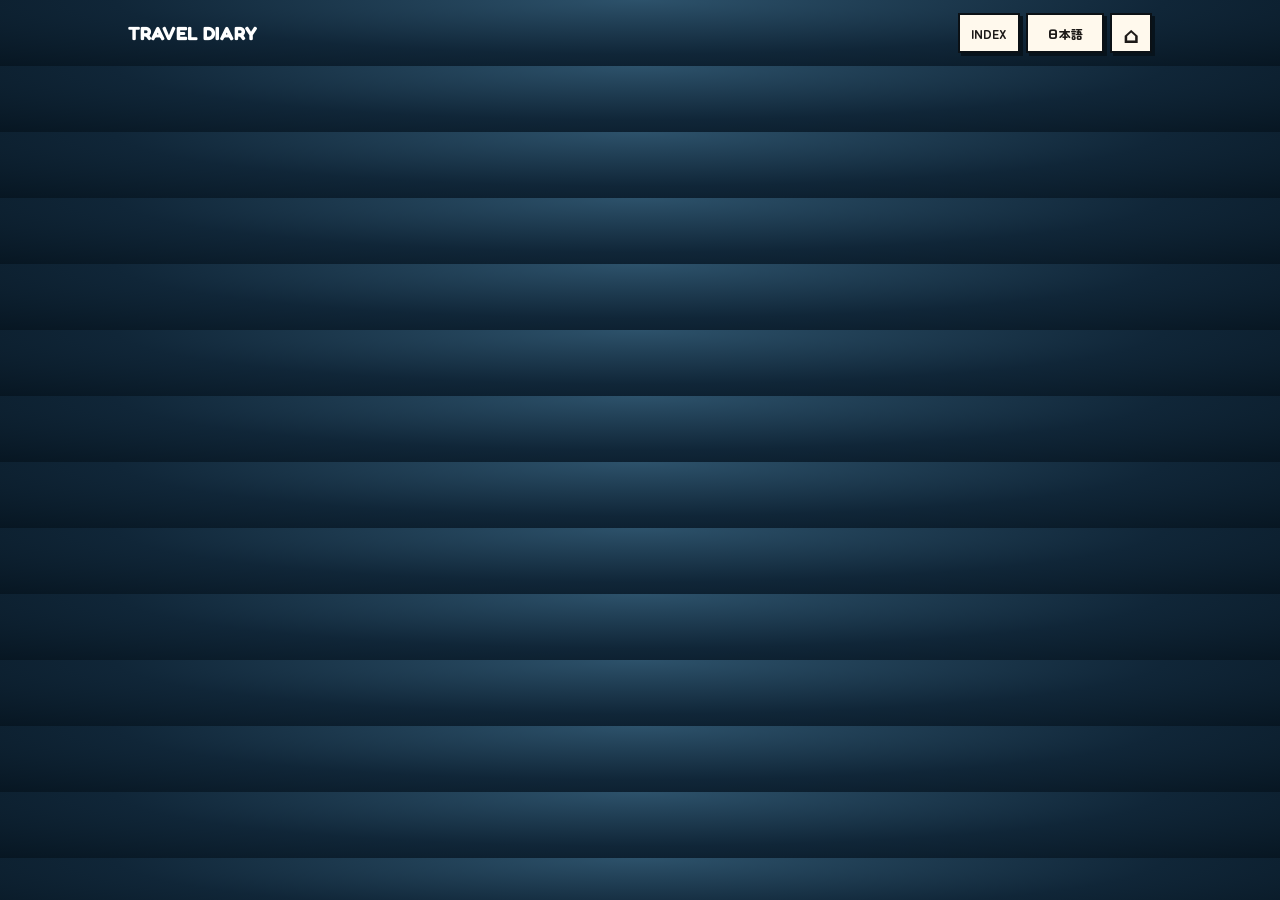
==== commit 8c8ed9f1: "index.html の更新" ====
--- a/diary/index.html
+++ b/diary/index.html
@@ -1,962 +1,111 @@
 <!DOCTYPE html>
-<html lang="ja">
+<html lang="en">
 <head>
-  <meta charset="UTF-8" />
-  <meta name="viewport" content="width=device-width, initial-scale=1.0" />
-  <title>Traveling Takoyaki Diary</title>
-
-  <!-- 丸みのある文字 -->
-  <link rel="preconnect" href="https://fonts.googleapis.com">
-  <link rel="preconnect" href="https://fonts.gstatic.com" crossorigin>
-  <link href="https://fonts.googleapis.com/css2?family=Zen+Maru+Gothic:wght@400;500;700;900&family=Fredoka:wght@500;600;700&display=swap" rel="stylesheet">
-
-  <style>
-    :root{
-      --bg1:#07203a;
-      --bg2:#143a5b;
-      --bg3:#0b2a47;
-
-      --ink:#3a271e;
-      --ink-soft:#725949;
-      --accent:#c54a38;
-      --accent-soft:#a66254;
-
-      --paper:#f6f1e6;
-      --paper-dark:#ece4d3;
-      --craft:#d6b07b;
-      --craft-deep:#ad7c46;
-      --cover:#d7c09a;
-
-      --shadow:0 10px 24px rgba(0,0,0,.24);
-      --line-step:42px;
-      --page-radius:22px;
-      --button-shadow:4px 4px 0 #141414;
-      --button-border:3px solid #141414;
-    }
-
-    *{box-sizing:border-box;}
-    html,body{
-      margin:0;
-      padding:0;
-      background:
-        radial-gradient(circle at 50% 20%, #1f4a70 0%, #0d2c49 35%, #071c33 100%);
-      color:#fff;
-      font-family:"Zen Maru Gothic","Hiragino Maru Gothic ProN","Yu Gothic","Meiryo",sans-serif;
-    }
-
-    body{
-      min-height:100vh;
-    }
-
-    img{
-      max-width:100%;
-      display:block;
-    }
-
-    a{
-      color:inherit;
-      text-decoration:none;
-    }
-
-    .site{
-      width:min(100%, 760px);
-      margin:0 auto;
-      padding:18px 14px 30px;
-    }
-
-    /* ---------- header ---------- */
-    .topbar{
-      display:flex;
-      justify-content:space-between;
-      align-items:center;
-      gap:10px;
-      margin-bottom:14px;
-    }
-
-    .topbar-title{
-      font-family:"Fredoka","Zen Maru Gothic",sans-serif;
-      font-size:clamp(24px, 3.6vw, 32px);
-      font-weight:700;
-      letter-spacing:.02em;
-      color:#fff2d8;
-      text-transform:uppercase;
-      text-shadow:0 2px 0 rgba(0,0,0,.15);
-    }
-
-    .topbar-actions{
-      display:flex;
-      gap:8px;
-      flex-wrap:nowrap;
-    }
-
-    .pixel-btn{
-      appearance:none;
-      border:var(--button-border);
-      background:#f6f2e5;
-      color:#222;
-      padding:0 12px;
-      min-width:76px;
-      height:62px;
-      font-family:"Zen Maru Gothic",sans-serif;
-      font-size:14px;
-      font-weight:800;
-      line-height:1.1;
-      box-shadow:var(--button-shadow);
-      cursor:pointer;
-      border-radius:0;
-      display:inline-flex;
-      align-items:center;
-      justify-content:center;
-      text-align:center;
-      white-space:nowrap;
-    }
-
-    .pixel-btn:active{
-      transform:translate(2px,2px);
-      box-shadow:2px 2px 0 #141414;
-    }
-
-    .pixel-btn.small-icon{
-      min-width:60px;
-      width:60px;
-      font-size:25px;
-      padding:0;
-    }
-
-    /* ---------- hero banner ---------- */
-    .hero-banner{
-      margin-bottom:16px;
-    }
-
-    .hero-banner img{
-      width:100%;
-      height:auto;
-      border-radius:12px;
-      object-fit:cover;
-      box-shadow:0 6px 16px rgba(0,0,0,.18);
-    }
-
-    /* ---------- notebook outer ---------- */
-    .notebook-shell{
-      display:flex;
-      align-items:stretch;
-      background:linear-gradient(180deg, #e1ba7f 0%, #c58f54 100%);
-      border-radius:26px;
-      padding:10px;
-      box-shadow:0 10px 24px rgba(0,0,0,.22);
-      overflow:hidden;
-      position:relative;
-    }
-
-    .ring-column{
-      width:42px;
-      min-width:42px;
-      border-radius:18px 0 0 18px;
-      background:
-        linear-gradient(90deg, rgba(255,255,255,.18) 0 26%, transparent 26% 100%),
-        linear-gradient(180deg, #e7c789 0%, #c79252 100%);
-      position:relative;
-      box-shadow:inset -2px 0 0 rgba(255,255,255,.28);
-    }
-
-    .ring-column::before{
-      content:"";
-      position:absolute;
-      top:12px;
-      bottom:12px;
-      left:10px;
-      width:20px;
-      background:
-        repeating-linear-gradient(
-          to bottom,
-          #4c3828 0 12px,
-          transparent 12px 44px
-        );
-      border-radius:8px;
-      opacity:.96;
-      box-shadow:
-        inset -1px 0 0 rgba(255,255,255,.1),
-        inset 1px 0 0 rgba(0,0,0,.12);
-    }
-
-    .page-area{
-      flex:1;
-      background:#f0e4ca;
-      padding:14px;
-      border-radius:0 18px 18px 0;
-      min-width:0;
-    }
-
-    .page-panel{
-      background:
-        radial-gradient(circle at 15% 15%, rgba(255,255,255,.18) 0 1px, transparent 1px 100%),
-        radial-gradient(circle at 70% 30%, rgba(255,255,255,.10) 0 1px, transparent 1px 100%),
-        linear-gradient(180deg, #deceb0 0%, #d8c7a7 100%);
-      background-size:18px 18px, 24px 24px, auto;
-      border:2px solid rgba(119,85,51,.22);
-      box-shadow:inset 0 0 0 2px rgba(255,255,255,.14);
-      min-height:300px;
-      color:var(--ink);
-      overflow:hidden;
-    }
-
-    /* ---------- cover page ---------- */
-    .cover-page{
-      padding:24px 22px 28px;
-      position:relative;
-      background:
-        linear-gradient(165deg, rgba(255,255,255,.07), rgba(0,0,0,0) 35%),
-        radial-gradient(circle at 15% 20%, rgba(255,255,255,.18) 0 1px, transparent 1px 100%),
-        radial-gradient(circle at 75% 30%, rgba(255,255,255,.10) 0 1px, transparent 1px 100%),
-        repeating-linear-gradient(
-          -18deg,
-          rgba(102,74,42,.045) 0 2px,
-          transparent 2px 22px
-        ),
-        linear-gradient(180deg, #d7c29d 0%, #d0b68b 100%);
-      background-size:auto, 18px 18px, 22px 22px, auto, auto;
-      min-height:640px;
-      display:flex;
-      flex-direction:column;
-      justify-content:space-between;
-    }
-
-    .cover-frame{
-      border:2px solid rgba(95,62,37,.30);
-      box-shadow:inset 0 0 0 2px rgba(255,255,255,.12);
-      padding:34px 26px 26px;
-      min-height:590px;
-      display:flex;
-      flex-direction:column;
-      align-items:center;
-      text-align:center;
-    }
-
-    .cover-topline{
-      font-size:15px;
-      font-weight:900;
-      letter-spacing:.24em;
-      color:#473528;
-      opacity:.86;
-      text-transform:uppercase;
-      margin-bottom:32px;
-    }
-
-    .cover-stamp{
-      display:inline-block;
-      padding:8px 20px;
-      border:4px solid #a65545;
-      color:#a65545;
-      transform:rotate(-5deg);
-      font-size:19px;
-      font-weight:900;
-      letter-spacing:.16em;
-      background:rgba(255,255,255,.08);
-      margin-bottom:40px;
-    }
-
-    .cover-title{
-      font-size:clamp(40px, 7vw, 68px);
-      line-height:1.08;
-      font-weight:900;
-      color:#38261d;
-      margin:0;
-      letter-spacing:.02em;
-    }
-
-    .cover-subtitle{
-      margin-top:24px;
-      font-size:clamp(24px, 4.4vw, 36px);
-      line-height:1.25;
-      font-weight:900;
-      color:#8b4f43;
-    }
-
-    .cover-lead{
-      margin:34px auto 0;
-      max-width:540px;
-      font-size:clamp(17px, 3.2vw, 24px);
-      line-height:1.8;
-      font-weight:700;
-      color:#4c382a;
-    }
-
-    .cover-open{
-      margin-top:auto;
-      margin-bottom:20px;
-      display:inline-flex;
-      align-items:center;
-      justify-content:center;
-      min-width:260px;
-      padding:22px 26px;
-      background:#c94936;
-      color:#fff7ee;
-      border:4px solid #2b1b14;
-      box-shadow:5px 5px 0 rgba(0,0,0,.30);
-      font-size:clamp(22px, 4vw, 32px);
-      font-weight:900;
-      cursor:pointer;
-      font-family:"Zen Maru Gothic",sans-serif;
-    }
-
-    .cover-open:active{
-      transform:translate(2px,2px);
-      box-shadow:3px 3px 0 rgba(0,0,0,.30);
-    }
-
-    .cover-foot{
-      margin-top:10px;
-      color:#6d5647;
-      font-size:clamp(18px, 3.1vw, 24px);
-      font-weight:700;
-    }
-
-    /* ---------- story page ---------- */
-    .story-page{
-      background:linear-gradient(180deg, #e4d8bf 0%, #ddd1b8 100%);
-    }
-
-    .photo-wrap{
-      padding:28px 18px 10px;
-      display:flex;
-      justify-content:center;
-      background:#ddd1b8;
-    }
-
-    .photo-card{
-      width:min(100%, 460px);
-      background:#f7f4eb;
-      padding:14px 14px 18px;
-      box-shadow:0 12px 24px rgba(0,0,0,.15);
-      transform:rotate(-1.2deg);
-      position:relative;
-    }
-
-    .photo-card::before{
-      content:"";
-      position:absolute;
-      top:-16px;
-      left:50%;
-      transform:translateX(-50%);
-      width:140px;
-      height:24px;
-      background:rgba(206,182,142,.78);
-      box-shadow:0 2px 0 rgba(0,0,0,.05);
-    }
-
-    .photo-card img{
-      width:100%;
-      aspect-ratio:1/1;
-      object-fit:cover;
-      background:#ddd;
-    }
-
-    .photo-caption{
-      text-align:center;
-      color:#6b5546;
-      font-weight:800;
-      margin-top:12px;
-      font-size:clamp(18px, 3vw, 24px);
-    }
-
-    .story-body{
-      background:
-        repeating-linear-gradient(
-          to bottom,
-          transparent 0 calc(var(--line-step) - 1px),
-          rgba(115,96,77,.16) calc(var(--line-step) - 1px) var(--line-step)
-        ),
-        linear-gradient(180deg, #f7f3ea 0%, #f3efe5 100%);
-      padding:18px 18px 28px;
-      border-top:1px solid rgba(80,50,20,.08);
-    }
-
-    .story-head{
-      display:flex;
-      justify-content:space-between;
-      align-items:center;
-      gap:12px;
-      color:#7b6551;
-      font-size:clamp(14px, 2.8vw, 20px);
-      font-weight:900;
-      text-transform:uppercase;
-      letter-spacing:.03em;
-      margin-bottom:8px;
-    }
-
-    .story-title{
-      color:#37261d;
-      font-size:clamp(31px, 6vw, 52px);
-      font-weight:900;
-      line-height:1.2;
-      margin:10px 0 18px;
-      letter-spacing:.01em;
-    }
-
-    .story-accent{
-      width:116px;
-      height:8px;
-      background:#c44b38;
-      margin-bottom:14px;
-    }
-
-    .story-lines{
-      margin-top:0;
-    }
-
-    .text-line{
-      min-height:var(--line-step);
-      display:flex;
-      align-items:center;
-      color:#3d2b21;
-      font-size:clamp(18px, 3.65vw, 31px);
-      line-height:1;
-      font-weight:700;
-      white-space:normal;
-      word-break:keep-all;
-    }
-
-    .text-line.em{
-      color:#9e4f42;
-      font-weight:900;
-    }
-
-    .story-bottom-meta{
-      margin-top:8px;
-      padding-top:10px;
-      border-top:2px solid rgba(100,78,56,.22);
-      display:flex;
-      justify-content:space-between;
-      gap:10px;
-      color:#7f6a57;
-      font-size:clamp(13px, 2.7vw, 19px);
-      font-weight:800;
-    }
-
-    /* ---------- pager ---------- */
-    .pager{
-      margin-top:16px;
-      display:grid;
-      grid-template-columns:1fr auto 1fr;
-      align-items:center;
-      gap:12px;
-    }
-
-    .pager-center{
-      text-align:center;
-      color:#f5e6c9;
-      font-weight:800;
-      font-size:14px;
-      line-height:1.45;
-    }
-
-    .nav-btn{
-      appearance:none;
-      border:3px solid #806342;
-      background:linear-gradient(180deg, #f3ead8 0%, #eaddc6 100%);
-      box-shadow:0 5px 14px rgba(0,0,0,.20), inset 0 0 0 2px rgba(255,255,255,.24);
-      color:#39281d;
-      border-radius:10px;
-      padding:18px 10px;
-      font-size:clamp(18px, 3.2vw, 22px);
-      font-weight:900;
-      font-family:"Zen Maru Gothic",sans-serif;
-      cursor:pointer;
-      min-height:76px;
-    }
-
-    .nav-btn:disabled{
-      opacity:.45;
-      cursor:default;
-    }
-
-    footer.site-foot{
-      margin-top:20px;
-      text-align:center;
-      color:#f7ead3;
-    }
-
-    .foot-main{
-      font-family:"Fredoka","Zen Maru Gothic",sans-serif;
-      font-weight:600;
-      font-size:clamp(18px, 3.2vw, 24px);
-      line-height:1.55;
-      text-transform:uppercase;
-      letter-spacing:.02em;
-      margin-bottom:10px;
-    }
-
-    .foot-sub{
-      font-size:clamp(14px, 2.8vw, 18px);
-      line-height:1.8;
-      color:#efe0c3;
-      opacity:.95;
-    }
-
-    /* ---------- TOC modal ---------- */
-    .modal{
-      position:fixed;
-      inset:0;
-      background:rgba(0,0,0,.55);
-      display:none;
-      align-items:center;
-      justify-content:center;
-      padding:18px;
-      z-index:9999;
-    }
-
-    .modal.show{
-      display:flex;
-    }
-
-    .modal-card{
-      width:min(100%, 560px);
-      max-height:84vh;
-      overflow:auto;
-      background:#f6efdf;
-      color:#33241a;
-      border:4px solid #1d1d1d;
-      box-shadow:8px 8px 0 #111;
-      padding:18px;
-    }
-
-    .modal-title{
-      margin:0 0 14px;
-      font-size:26px;
-      font-weight:900;
-    }
-
-    .toc-list{
-      display:flex;
-      flex-direction:column;
-      gap:10px;
-    }
-
-    .toc-item{
-      width:100%;
-      text-align:left;
-      background:#fffaf1;
-      border:3px solid #241d18;
-      padding:14px 14px;
-      font-size:18px;
-      font-weight:800;
-      font-family:"Zen Maru Gothic",sans-serif;
-      cursor:pointer;
-    }
-
-    .toc-close{
-      margin-top:14px;
-      width:100%;
-    }
-
-    /* ---------- responsive ---------- */
-    @media (max-width:520px){
-      .site{padding:14px 12px 28px;}
-      .topbar{align-items:flex-start;}
-      .topbar-title{
-        font-size:18px;
-        line-height:1.2;
-        margin-top:10px;
-      }
-      .topbar-actions{
-        gap:6px;
-      }
-      .pixel-btn{
-        min-width:74px;
-        height:58px;
-        font-size:13px;
-        padding:0 10px;
-      }
-      .pixel-btn.small-icon{
-        width:56px;
-        min-width:56px;
-        font-size:24px;
-      }
-      .cover-frame{
-        min-height:540px;
-        padding:26px 18px 24px;
-      }
-      .cover-open{
-        min-width:210px;
-        padding:18px 18px;
-      }
-      .story-body{padding:16px 14px 24px;}
-      .story-title{margin-top:8px;}
-      .pager{
-        grid-template-columns:1fr 1fr;
-      }
-      .pager-center{
-        grid-column:1 / -1;
-        order:3;
-      }
-    }
-  </style>
+<meta charset="UTF-8">
+<meta name="viewport" content="width=device-width, initial-scale=1">
+<meta name="theme-color" content="#11283b">
+<meta name="description" content="TRAVELING TAKOYAKI — One takoyaki, 47 prefectures, an impossible road trip.">
+<title>TRAVEL DIARY | TRAVELING TAKOYAKI</title>
+<link rel="preconnect" href="https://fonts.googleapis.com">
+<link rel="preconnect" href="https://fonts.gstatic.com" crossorigin>
+<link href="https://fonts.googleapis.com/css2?family=Fredoka:wght@500;600;700&family=Zen+Maru+Gothic:wght@400;500;700;900&display=swap" rel="stylesheet">
+<style>
+:root{--navy:#11283b;--ink:#38291d;--paper:#fffaf0;--red:#b74432;--rule:#ddd0bb;--jp:'Zen Maru Gothic','Hiragino Maru Gothic ProN',system-ui,sans-serif;--en:'Fredoka','Zen Maru Gothic',system-ui,sans-serif}
+*{box-sizing:border-box}
+html{scroll-behavior:smooth}
+body{margin:0;background:radial-gradient(ellipse at 50% 0%,#2d526b,#102638 58%,#071622 100%);color:var(--ink);font-family:var(--jp)}
+button{font:inherit;cursor:pointer}
+button:disabled{cursor:not-allowed;opacity:.45}
+button:focus-visible,a:focus-visible{outline:3px solid #ffce6a;outline-offset:3px}
+[hidden]{display:none!important}
+.header{width:min(1050px,100%);margin:auto;padding:13px 13px;display:flex;align-items:center;justify-content:space-between;gap:7px;color:white}
+.brand{font:700 clamp(13px,2.9vw,19px)/1.15 var(--en);white-space:nowrap;letter-spacing:.015em}
+.head-actions{display:flex;gap:6px;align-items:center;flex-shrink:0}
+.head-btn{height:40px;min-width:42px;padding:0 11px;border:2px solid #0b1116;background:#fff9ed;color:#1d1a18;box-shadow:3px 3px 0 #07131c;border-radius:0;text-decoration:none;display:inline-flex;align-items:center;justify-content:center;font-size:12px;font-weight:900;white-space:nowrap}
+.head-btn:hover{background:#f1dfb9}
+#langBtn{min-width:78px}
+.home-btn{font-size:22px}
+/* The title illustration stretches edge-to-edge and has no border */
+.hero{width:100%;background:#285470;overflow:hidden}
+.hero img{display:block;width:100%;height:auto;image-rendering:pixelated}
+.hero-fallback{display:none;min-height:145px;align-items:center;justify-content:center;text-align:center;padding:22px;color:white;font:700 clamp(23px,5vw,45px)/1.2 var(--en)}
+.container{width:min(1050px,100%);margin:auto;padding:0 10px}
+.notebook{position:relative;margin:22px 0 15px;padding:13px 13px 13px 43px;border:7px solid #895a37;border-radius:17px;background:linear-gradient(130deg,#e9c790,#c8955d);box-shadow:0 14px 33px #0006,inset 0 0 0 4px #f2d6a5}
+/* Square separated holes, not round rings */
+.notebook::before{content:'';position:absolute;top:18px;bottom:18px;left:14px;width:18px;background:repeating-linear-gradient(to bottom,#5c422b 0 14px,#f4d39c 14px 37px);box-shadow:inset 2px 2px 2px #25170c77,1px 0 #f7ddac}
+.page{background:var(--paper);border-radius:2px;min-height:520px;overflow:hidden}
+.page.turn{animation:turn .27s ease-out}
+@keyframes turn{from{opacity:.65;transform:perspective(1200px) rotateY(-5deg)}to{opacity:1;transform:rotateY(0)}}
+/* Paper cover */
+.cover{position:relative;min-height:590px;padding:46px 22px;display:flex;flex-direction:column;align-items:center;justify-content:center;text-align:center;background-color:#d3ac7b;background-image:radial-gradient(#815c3526 1px,transparent 1px),repeating-linear-gradient(12deg,transparent 0 13px,#7347210b 14px 15px,transparent 16px 30px),linear-gradient(145deg,#e8cba1,#d2ad7f 55%,#c29965);background-size:16px 19px,auto,auto}
+.cover::before{content:'';pointer-events:none;position:absolute;inset:16px;border:3px double #795638}
+.cover>*{position:relative;max-width:640px}
+.cover-kicker{font-size:12px;font-weight:900;letter-spacing:.14em}
+.cover-rule{margin:17px 0;color:#8b6240;font-weight:900}
+.stamp{border:3px solid #ab4534;color:#ab4534;padding:7px 15px;font-weight:900;letter-spacing:.08em;transform:rotate(-5deg);margin:6px 0 25px;font-size:clamp(15px,3vw,22px)}
+.cover h1{margin:0;font-family:var(--jp);font-size:clamp(38px,7.8vw,75px);font-weight:900;line-height:1.12;letter-spacing:-.045em;color:#372719}
+.cover h1.en{font-family:var(--en);font-weight:700;letter-spacing:-.02em}
+.cover h1 span{display:block}
+.cover-subtitle{color:#9e4234;font-weight:900;font-size:clamp(18px,3.5vw,28px);margin-top:20px;border-top:1px solid #866343;padding-top:14px;width:86%}
+.cover-description{max-width:480px;margin:23px 0 0;line-height:1.72;font-size:15px;font-weight:700}
+.open-btn{margin-top:26px;background:#c44834;border:3px solid #3e241a;color:white;box-shadow:4px 4px 0 #593b29;font-weight:900;font-size:18px;padding:12px 24px}
+.cover-foot{margin-top:29px;font-size:12px;font-weight:700;color:#765538}
+/* Story spreads: mobile single column, desktop double page */
+.spread{display:grid;grid-template-columns:1fr 1fr;min-height:570px}
+.art-side{min-width:0;background:#ecdec4;padding:23px;display:flex;flex-direction:column;gap:14px;border-right:1px solid #bca582}
+.kicker{font:700 12px var(--en);color:#856a50;letter-spacing:.09em}
+.photo{width:min(100%,430px);padding:11px 11px 21px;background:#fffbf1;box-shadow:2px 8px 16px #4a34294b;transform:rotate(-1deg);position:relative;margin:auto}
+.photo::before{content:'';position:absolute;top:-11px;left:calc(50% - 39px);width:78px;height:21px;background:#cdb085b0;transform:rotate(3deg)}
+.photo img{display:block;width:100%;aspect-ratio:1;object-fit:cover;image-rendering:pixelated}
+.photo .photo-fallback{display:none;aspect-ratio:1;align-items:center;justify-content:center;background:linear-gradient(#99d2e0 0 55%,#82aa7d 55%);font-size:17px;font-weight:900;text-align:center;padding:16px}
+.photo figcaption{padding-top:14px;text-align:center;color:#735a40;font-size:12px;font-weight:900}
+.text-side{min-width:0;background:#fffaf0;padding:29px 31px 20px 35px;display:flex;flex-direction:column}
+.meta{display:flex;justify-content:space-between;gap:8px;font:700 11px var(--en);color:#80644b}
+.story-title{font-size:clamp(25px,3.6vw,35px);font-weight:900;line-height:1.32;margin:22px 0 12px;letter-spacing:-.02em;overflow-wrap:anywhere}
+.underline{height:5px;width:65px;background:var(--red);margin-bottom:19px}
+/* Every paragraph draws its OWN rules so wrapping never drifts */
+.story{--leading:29px;font-size:16px;font-weight:500;line-height:var(--leading);letter-spacing:0;overflow-wrap:anywhere}
+.story p{margin:0 0 4px;line-height:var(--leading);background:repeating-linear-gradient(to bottom,transparent 0 calc(var(--leading) - 1px),var(--rule) calc(var(--leading) - 1px) var(--leading));background-size:100% var(--leading)}
+.story p:last-child{font-weight:900;color:#a44334}
+.page-foot{margin-top:auto;padding-top:17px;border-top:1px solid #c8b495;display:flex;justify-content:space-between;gap:12px;color:#806c51;font:700 10px var(--en)}
+.pager{display:grid;grid-template-columns:1fr auto 1fr;align-items:center;gap:8px;margin:20px 0 24px}
+.navbtn{border:2px solid #c2a67d;background:#f6e5c9;border-radius:5px;padding:11px 14px;min-height:48px;font-weight:900;font-size:12px;color:#32251b;box-shadow:3px 3px 0 #071521;white-space:nowrap}
+.navbtn:last-child{justify-self:end}
+.status{text-align:center;color:#f6e5c7;font-weight:700;font-size:11px;line-height:1.55}
+.status small{display:block;color:#d1b995;font-size:10px;font-weight:500}
+.footer{text-align:center;font:700 11px var(--en);letter-spacing:.09em;color:#dac6a7;padding:0 0 26px}
+/* Table of contents */
+.overlay{position:fixed;inset:0;z-index:99;background:#07121de8;padding:12px;display:none;align-items:center;justify-content:center}
+.overlay.open{display:flex}
+.toc{width:min(700px,100%);max-height:90dvh;overflow-y:auto;background:#f8ecd5;border:6px solid #845b38;border-radius:8px;padding:17px}
+.toc-head{display:flex;justify-content:space-between;align-items:center;border-bottom:1px solid #c4a580;padding-bottom:11px}
+.toc-head h2{font-size:20px;margin:0}
+.close{border:0;background:#bb4736;color:white;padding:8px 14px;font-weight:900}
+.toc-items{display:grid;grid-template-columns:1fr 1fr;gap:9px;margin-top:14px}
+.toc-entry{background:#fffaf0;border:1px solid #d4b995;padding:12px;text-align:left;color:#352a21;min-height:73px}
+.toc-entry strong{display:block;font-size:13px;line-height:1.4}.toc-entry small{display:block;font-size:10px;color:#846f56;margin:3px 0}
+.toc-entry:disabled{background:#e6d9c6;opacity:.7}
+@media(max-width:720px){
+  .header{padding:10px 9px}.brand{font-size:14px}.head-btn{height:36px;min-width:34px;padding:0 9px;font-size:11px}#langBtn{min-width:72px}
+  .container{padding:0 8px}.notebook{padding:11px 10px 11px 30px;border-width:6px;margin-top:15px}.notebook::before{left:9px;top:13px;bottom:13px;width:13px;background:repeating-linear-gradient(to bottom,#5c422b 0 12px,#f4d39c 12px 33px)}
+  .page{min-height:0}.cover{min-height:510px;padding:46px 18px}.cover::before{inset:11px}.cover h1{font-size:clamp(34px,8vw,58px)}
+  .spread{display:block;min-height:0}.art-side{padding:17px;border:0}.photo{width:min(91%,410px)}.text-side{padding:23px 19px 19px}.story-title{font-size:26px}
+  .story{--leading:29px;font-size:16px;line-height:var(--leading)}.story p{margin-bottom:3px}
+  .navbtn{padding:10px 7px;font-size:11px}.toc-items{grid-template-columns:1fr}
+}
+@media(max-width:370px){.brand{font-size:12px}.head-btn{padding:0 6px}#langBtn{min-width:63px}.story{font-size:15px;--leading:27px}.status{font-size:10px}}
+@media(prefers-reduced-motion:reduce){html{scroll-behavior:auto}.page.turn{animation:none}}
+</style>
 </head>
 <body>
-  <div class="site">
-    <header class="topbar">
-      <div class="topbar-title" id="siteTitle">TRAVEL DIARY</div>
-
-      <div class="topbar-actions">
-        <button class="pixel-btn" id="tocBtn">目次</button>
-        <button class="pixel-btn" id="langBtn">ENGLISH</button>
-        <a class="pixel-btn small-icon" href="https://japan47pixel.net/" aria-label="home">⌂</a>
-      </div>
-    </header>
-
-    <!-- カバー画像は横いっぱい、枠なし -->
-    <section class="hero-banner">
-      <img src="./images/diary-banner.png" alt="Traveling Takoyaki banner">
-    </section>
-
-    <main id="pageMount"></main>
-
-    <nav class="pager">
-      <button class="nav-btn" id="prevBtn">← 前へ</button>
-      <div class="pager-center" id="pageStatus"></div>
-      <button class="nav-btn" id="nextBtn">次へ →</button>
-    </nav>
-
-    <footer class="site-foot">
-      <div class="foot-main" id="footerMain">ONE TAKOYAKI. 47 PREFECTURES. AN IMPOSSIBLE ROAD TRIP. 🐙🚚</div>
-      <div class="foot-sub" id="footerSub">© TRAVELING TAKOYAKI · Fictional story · A new chapter every 2 days</div>
-    </footer>
-  </div>
-
-  <div class="modal" id="tocModal">
-    <div class="modal-card">
-      <h2 class="modal-title" id="tocTitle">目次</h2>
-      <div class="toc-list" id="tocList"></div>
-      <button class="pixel-btn toc-close" id="tocClose">CLOSE</button>
-    </div>
-  </div>
-
-  <script>
-    const diaryPages = [
-      {
-        id: "cover",
-        type: "cover",
-        labelJa: "カバー",
-        labelEn: "Cover",
-        topLineJa: "旅するたこ焼き・JAPAN 47",
-        topLineEn: "TRAVELING TAKOYAKI · JAPAN 47",
-        stampJa: "北海道・01 / 47",
-        stampEn: "HOKKAIDO · 01 / 47",
-        titleJa: "たこ焼き\n旅行記",
-        titleEn: "TAKOYAKI\nTRAVEL DIARY",
-        subtitleJa: "鉄板の向こう側へ",
-        subtitleEn: "Beyond the Iron Plate",
-        leadJa: "毎日焼かれて食べられる人生を抜け出し、ひとつのたこ焼きが旅に出た。",
-        leadEn: "Escaping a life of being cooked and eaten every day, one takoyaki begins a journey.",
-        openTextJa: "日記を開く →",
-        openTextEn: "OPEN DIARY →",
-        footJa: "北海道・全12章",
-        footEn: "Hokkaido · 12 chapters"
-      },
-      {
-        id: "prologue-00",
-        type: "story",
-        labelJa: "プロローグ",
-        labelEn: "Prologue",
-        chapterJa: "PROLOGUE 00",
-        chapterEn: "PROLOGUE 00",
-        metaRightJa: "01 / 47 ・ 北海道",
-        metaRightEn: "01 / 47 · HOKKAIDO",
-        titleJa: "鉄板の向こう側",
-        titleEn: "Beyond the Iron Plate",
-        image: "./images/prologue-takoyaki-griddle.png",
-        imageCaptionJa: "旅の前に",
-        imageCaptionEn: "Before the Journey",
-        linesJa: [
-          "毎日、鉄板の上で焼かれる。",
-          "くるくるひっくり返されて、ソースを塗られて、",
-          "最後は誰かのお腹の中へ。",
-          "それが、たこ焼きの人生だった。",
-          "でも、ある日、ひとつのたこ焼きが思った。",
-          "「もっと広い世界を旅したい。」",
-          "そして次の瞬間——ぽーーーーん！",
-          "鉄板から飛び出した。自由だ！",
-          "……着地した先は、たこ焼きカーの屋根だった。",
-          "「結局、たこ焼き屋からは逃げられないのか。」",
-          "それでもエンジンは動き出した。",
-          "最初の目的地は、北海道。"
-        ],
-        linesEn: [
-          "Every day, it was cooked on the iron plate.",
-          "Flipped and turned, brushed with sauce,",
-          "and finally sent into someone’s stomach.",
-          "That was the life of a takoyaki.",
-          "But one day, one takoyaki had a thought.",
-          "\"I want to see a bigger world.\"",
-          "Then, in the very next instant—boiiing!",
-          "It jumped off the iron plate. Freedom!",
-          "…and landed on the roof of the takoyaki truck.",
-          "\"So I still couldn't escape the takoyaki life?\"",
-          "Even so, the engine began to move.",
-          "The first destination: Hokkaido."
-        ],
-        emphasisJa: [11],
-        emphasisEn: [11],
-        footerLeftJa: "TRAVELING TAKOYAKI",
-        footerLeftEn: "TRAVELING TAKOYAKI",
-        footerRightJa: "00",
-        footerRightEn: "00"
-      },
-      {
-        id: "chapter-01",
-        type: "story",
-        labelJa: "第1話",
-        labelEn: "Chapter 01",
-        chapterJa: "CHAPTER 01 / 12",
-        chapterEn: "CHAPTER 01 / 12",
-        metaRightJa: "11月1日 00:00 JST",
-        metaRightEn: "Nov 1, 00:00 JST",
-        titleJa: "牛に人生相談をしてみた。",
-        titleEn: "I Asked a Cow for Life Advice.",
-        image: "./images/hokkaido-farm.png",
-        imageCaptionJa: "北海道・牧場",
-        imageCaptionEn: "Hokkaido · Farm",
-        linesJa: [
-          "鉄板を飛び出して、はじめてたどり着いたのは北海道。",
-          "空が広い。草も広い。牛も、やたら落ち着いている。",
-          "たこ焼きは思わず、近くの牛に話しかけた。",
-          "「はじめまして。旅をしているたこ焼きです。」",
-          "牛は、もぐもぐしながらこちらを見た。",
-          "「そう。」",
-          "会話が短い。でも、なんだか深い。",
-          "たこ焼きは続けた。",
-          "「ぼくは、これから47都道府県を旅します。」",
-          "「へえ。」",
-          "「どうしたら立派なたこ焼きになれますか？」",
-          "牛は少しだけ考えて、こう言った。",
-          "「急がないこと。」",
-          "たこ焼きは、そのひと言に妙に納得してしまった。"
-        ],
-        linesEn: [
-          "After leaping from the iron plate,",
-          "the first place it reached was Hokkaido.",
-          "The sky was wide. The grass was endless.",
-          "Even the cows looked incredibly calm.",
-          "So the takoyaki spoke to a nearby cow.",
-          "\"Hello. I'm a traveling takoyaki.\"",
-          "The cow kept chewing and looked over.",
-          "\"I see.\"",
-          "A short answer. Yet somehow profound.",
-          "The takoyaki continued,",
-          "\"I'm going to travel all 47 prefectures.\"",
-          "\"Hmm.\"",
-          "\"How can I become a great takoyaki?\"",
-          "The cow thought for a moment and said:",
-          "\"Don't rush.\""
-        ],
-        emphasisJa: [],
-        emphasisEn: [],
-        footerLeftJa: "TRAVELING TAKOYAKI",
-        footerLeftEn: "TRAVELING TAKOYAKI",
-        footerRightJa: "01",
-        footerRightEn: "01"
-      }
-    ];
-
-    let currentLang = "ja";
-    let currentIndex = 0;
-
-    const pageMount = document.getElementById("pageMount");
-    const siteTitle = document.getElementById("siteTitle");
-    const footerMain = document.getElementById("footerMain");
-    const footerSub = document.getElementById("footerSub");
-    const tocBtn = document.getElementById("tocBtn");
-    const langBtn = document.getElementById("langBtn");
-    const prevBtn = document.getElementById("prevBtn");
-    const nextBtn = document.getElementById("nextBtn");
-    const pageStatus = document.getElementById("pageStatus");
-
-    const tocModal = document.getElementById("tocModal");
-    const tocTitle = document.getElementById("tocTitle");
-    const tocList = document.getElementById("tocList");
-    const tocClose = document.getElementById("tocClose");
-
-    function t(ja, en){
-      return currentLang === "ja" ? ja : en;
-    }
-
-    function makeLineClass(index, emphasisList){
-      return emphasisList.includes(index) ? "text-line em" : "text-line";
-    }
-
-    function renderCover(page){
-      return `
-        <section class="notebook-shell">
-          <div class="ring-column"></div>
-          <div class="page-area">
-            <div class="page-panel cover-page">
-              <div class="cover-frame">
-                <div class="cover-topline">${currentLang === "ja" ? page.topLineJa : page.topLineEn}</div>
-                <div class="cover-stamp">${currentLang === "ja" ? page.stampJa : page.stampEn}</div>
-
-                <h1 class="cover-title">
-                  ${(currentLang === "ja" ? page.titleJa : page.titleEn).replace(/\n/g, "<br>")}
-                </h1>
-
-                <div class="cover-subtitle">${currentLang === "ja" ? page.subtitleJa : page.subtitleEn}</div>
-                <div class="cover-lead">${currentLang === "ja" ? page.leadJa : page.leadEn}</div>
-
-                <button class="cover-open" onclick="goToPage(1)">
-                  ${currentLang === "ja" ? page.openTextJa : page.openTextEn}
-                </button>
-
-                <div class="cover-foot">${currentLang === "ja" ? page.footJa : page.footEn}</div>
-              </div>
-            </div>
-          </div>
-        </section>
-      `;
-    }
-
-    function renderStory(page){
-      const lines = currentLang === "ja" ? page.linesJa : page.linesEn;
-      const emphasis = currentLang === "ja" ? page.emphasisJa : page.emphasisEn;
-
-      return `
-        <section class="notebook-shell">
-          <div class="ring-column"></div>
-
-          <div class="page-area">
-            <div class="page-panel story-page">
-              <div class="photo-wrap">
-                <div class="photo-card">
-                  <img src="${page.image}" alt="${currentLang === "ja" ? page.imageCaptionJa : page.imageCaptionEn}">
-                  <div class="photo-caption">${currentLang === "ja" ? page.imageCaptionJa : page.imageCaptionEn}</div>
-                </div>
-              </div>
-
-              <div class="story-body">
-                <div class="story-head">
-                  <div>${currentLang === "ja" ? page.chapterJa : page.chapterEn}</div>
-                  <div>${currentLang === "ja" ? page.metaRightJa : page.metaRightEn}</div>
-                </div>
-
-                <div class="story-title">${currentLang === "ja" ? page.titleJa : page.titleEn}</div>
-                <div class="story-accent"></div>
-
-                <div class="story-lines">
-                  ${lines.map((line, i) => `
-                    <div class="${makeLineClass(i, emphasis)}">${line}</div>
-                  `).join("")}
-                </div>
-
-                <div class="story-bottom-meta">
-                  <div>${currentLang === "ja" ? page.footerLeftJa : page.footerLeftEn}</div>
-                  <div>${currentLang === "ja" ? page.footerRightJa : page.footerRightEn}</div>
-                </div>
-              </div>
-            </div>
-          </div>
-        </section>
-      `;
-    }
-
-    function renderPage(){
-      const page = diaryPages[currentIndex];
-
-      pageMount.innerHTML = page.type === "cover"
-        ? renderCover(page)
-        : renderStory(page);
-
-      siteTitle.textContent = currentLang === "ja" ? "旅行記" : "TRAVEL DIARY";
-      tocBtn.textContent = currentLang === "ja" ? "目次" : "TOC";
-      langBtn.textContent = currentLang === "ja" ? "ENGLISH" : "日本語";
-
-      prevBtn.textContent = currentLang === "ja" ? "← 前へ" : "← PREV";
-      nextBtn.textContent = currentLang === "ja" ? "次へ →" : "NEXT →";
-
-      footerMain.textContent = "ONE TAKOYAKI. 47 PREFECTURES. AN IMPOSSIBLE ROAD TRIP. 🐙🚚";
-      footerSub.textContent = currentLang === "ja"
-        ? "© TRAVELING TAKOYAKI ・ Fictional story ・ 2日おきに新しいページが開きます"
-        : "© TRAVELING TAKOYAKI · Fictional story · A new chapter opens every 2 days";
-
-      prevBtn.disabled = currentIndex === 0;
-      nextBtn.disabled = currentIndex === diaryPages.length - 1;
-
-      pageStatus.innerHTML = `
-        <div>${currentLang === "ja" ? diaryPages[currentIndex].labelJa : diaryPages[currentIndex].labelEn}</div>
-        <div style="opacity:.9;">
-          ${currentLang === "ja"
-            ? "北海道編・2日おき更新"
-            : "Hokkaido arc · Updates every 2 days"}
-        </div>
-      `;
-    }
-
-    function renderTOC(){
-      tocTitle.textContent = currentLang === "ja" ? "目次" : "Table of Contents";
-      tocClose.textContent = currentLang === "ja" ? "閉じる" : "CLOSE";
-
-      tocList.innerHTML = diaryPages.map((page, index) => `
-        <button class="toc-item" onclick="selectFromToc(${index})">
-          ${currentLang === "ja" ? page.labelJa : page.labelEn}
-        </button>
-      `).join("");
-    }
-
-    function goToPage(index){
-      currentIndex = index;
-      renderPage();
-      window.scrollTo({ top: 0, behavior: "smooth" });
-    }
-
-    function selectFromToc(index){
-      currentIndex = index;
-      tocModal.classList.remove("show");
-      renderPage();
-      window.scrollTo({ top: 0, behavior: "smooth" });
-    }
-
-    function toggleLang(){
-      currentLang = currentLang === "ja" ? "en" : "ja";
-      renderPage();
-      renderTOC();
-    }
-
-    prevBtn.addEventListener("click", () => {
-      if(currentIndex > 0){
-        currentIndex--;
-        renderPage();
-        window.scrollTo({ top: 0, behavior: "smooth" });
-      }
-    });
-
-    nextBtn.addEventListener("click", () => {
-      if(currentIndex < diaryPages.length - 1){
-        currentIndex++;
-        renderPage();
-        window.scrollTo({ top: 0, behavior: "smooth" });
-      }
-    });
-
-    tocBtn.addEventListener("click", () => {
-      renderTOC();
-      tocModal.classList.add("show");
-    });
-
-    tocClose.addEventListener("click", () => {
-      tocModal.classList.remove("show");
-    });
-
-    tocModal.addEventListener("click", (e) => {
-      if(e.target === tocModal){
-        tocModal.classList.remove("show");
-      }
-    });
-
-    langBtn.addEventListener("click", toggleLang);
-
-    renderPage();
-    renderTOC();
-
-    // グローバル公開（インライン onclick 用）
-    window.goToPage = goToPage;
-    window.selectFromToc = selectFromToc;
-  </script>
-</body>
-</html>+<header class="header">
+  <div class="brand">TRAVEL DIARY</div>
+  <nav class="head-actions" aria-label="Diary navigation">
+    <button class="head-btn" id="tocBtn" type="button">INDEX</button>
+    <button class="head-btn" id="langBtn" type="button">日本語</button>
+    <a class="head-btn home-btn" href="https://japan47pixel.net/" aria-label="Official site">⌂</a>
+  </nav>
+</header>
+<!-- Full-bleed illustration. The correct existing filename is assets/cover.png. -->
+<section class="hero" id="hero">
+  <img src="[data-uri]
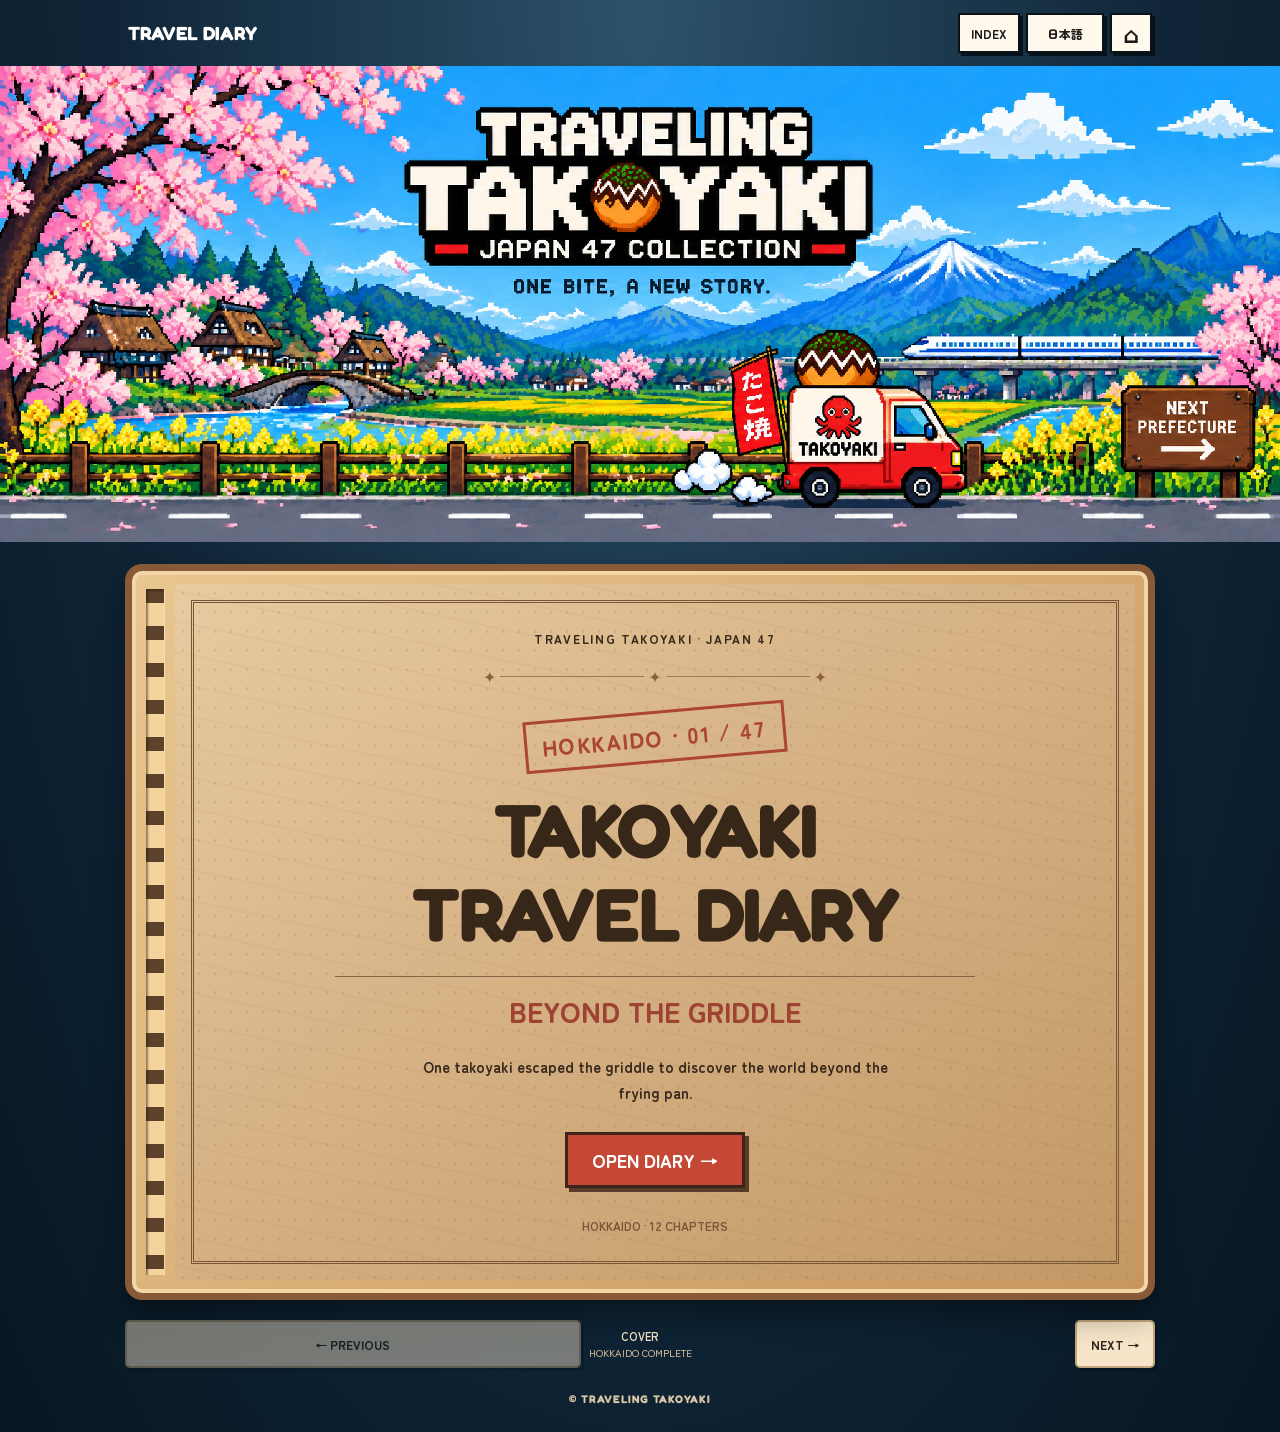
==== commit e7945918: "index.html の更新" ====
--- a/diary/index.html
+++ b/diary/index.html
@@ -1,3 +1,4 @@
+
 <!DOCTYPE html>
 <html lang="en">
 <head>
@@ -6,106 +7,1563 @@
 <meta name="theme-color" content="#11283b">
 <meta name="description" content="TRAVELING TAKOYAKI — One takoyaki, 47 prefectures, an impossible road trip.">
 <title>TRAVEL DIARY | TRAVELING TAKOYAKI</title>
+
 <link rel="preconnect" href="https://fonts.googleapis.com">
 <link rel="preconnect" href="https://fonts.gstatic.com" crossorigin>
 <link href="https://fonts.googleapis.com/css2?family=Fredoka:wght@500;600;700&family=Zen+Maru+Gothic:wght@400;500;700;900&display=swap" rel="stylesheet">
+
 <style>
-:root{--navy:#11283b;--ink:#38291d;--paper:#fffaf0;--red:#b74432;--rule:#ddd0bb;--jp:'Zen Maru Gothic','Hiragino Maru Gothic ProN',system-ui,sans-serif;--en:'Fredoka','Zen Maru Gothic',system-ui,sans-serif}
-*{box-sizing:border-box}
-html{scroll-behavior:smooth}
-body{margin:0;background:radial-gradient(ellipse at 50% 0%,#2d526b,#102638 58%,#071622 100%);color:var(--ink);font-family:var(--jp)}
-button{font:inherit;cursor:pointer}
-button:disabled{cursor:not-allowed;opacity:.45}
-button:focus-visible,a:focus-visible{outline:3px solid #ffce6a;outline-offset:3px}
-[hidden]{display:none!important}
-.header{width:min(1050px,100%);margin:auto;padding:13px 13px;display:flex;align-items:center;justify-content:space-between;gap:7px;color:white}
-.brand{font:700 clamp(13px,2.9vw,19px)/1.15 var(--en);white-space:nowrap;letter-spacing:.015em}
-.head-actions{display:flex;gap:6px;align-items:center;flex-shrink:0}
-.head-btn{height:40px;min-width:42px;padding:0 11px;border:2px solid #0b1116;background:#fff9ed;color:#1d1a18;box-shadow:3px 3px 0 #07131c;border-radius:0;text-decoration:none;display:inline-flex;align-items:center;justify-content:center;font-size:12px;font-weight:900;white-space:nowrap}
-.head-btn:hover{background:#f1dfb9}
-#langBtn{min-width:78px}
-.home-btn{font-size:22px}
-/* The title illustration stretches edge-to-edge and has no border */
-.hero{width:100%;background:#285470;overflow:hidden}
-.hero img{display:block;width:100%;height:auto;image-rendering:pixelated}
-.hero-fallback{display:none;min-height:145px;align-items:center;justify-content:center;text-align:center;padding:22px;color:white;font:700 clamp(23px,5vw,45px)/1.2 var(--en)}
-.container{width:min(1050px,100%);margin:auto;padding:0 10px}
-.notebook{position:relative;margin:22px 0 15px;padding:13px 13px 13px 43px;border:7px solid #895a37;border-radius:17px;background:linear-gradient(130deg,#e9c790,#c8955d);box-shadow:0 14px 33px #0006,inset 0 0 0 4px #f2d6a5}
-/* Square separated holes, not round rings */
-.notebook::before{content:'';position:absolute;top:18px;bottom:18px;left:14px;width:18px;background:repeating-linear-gradient(to bottom,#5c422b 0 14px,#f4d39c 14px 37px);box-shadow:inset 2px 2px 2px #25170c77,1px 0 #f7ddac}
-.page{background:var(--paper);border-radius:2px;min-height:520px;overflow:hidden}
-.page.turn{animation:turn .27s ease-out}
-@keyframes turn{from{opacity:.65;transform:perspective(1200px) rotateY(-5deg)}to{opacity:1;transform:rotateY(0)}}
-/* Paper cover */
-.cover{position:relative;min-height:590px;padding:46px 22px;display:flex;flex-direction:column;align-items:center;justify-content:center;text-align:center;background-color:#d3ac7b;background-image:radial-gradient(#815c3526 1px,transparent 1px),repeating-linear-gradient(12deg,transparent 0 13px,#7347210b 14px 15px,transparent 16px 30px),linear-gradient(145deg,#e8cba1,#d2ad7f 55%,#c29965);background-size:16px 19px,auto,auto}
-.cover::before{content:'';pointer-events:none;position:absolute;inset:16px;border:3px double #795638}
-.cover>*{position:relative;max-width:640px}
-.cover-kicker{font-size:12px;font-weight:900;letter-spacing:.14em}
-.cover-rule{margin:17px 0;color:#8b6240;font-weight:900}
-.stamp{border:3px solid #ab4534;color:#ab4534;padding:7px 15px;font-weight:900;letter-spacing:.08em;transform:rotate(-5deg);margin:6px 0 25px;font-size:clamp(15px,3vw,22px)}
-.cover h1{margin:0;font-family:var(--jp);font-size:clamp(38px,7.8vw,75px);font-weight:900;line-height:1.12;letter-spacing:-.045em;color:#372719}
-.cover h1.en{font-family:var(--en);font-weight:700;letter-spacing:-.02em}
-.cover h1 span{display:block}
-.cover-subtitle{color:#9e4234;font-weight:900;font-size:clamp(18px,3.5vw,28px);margin-top:20px;border-top:1px solid #866343;padding-top:14px;width:86%}
-.cover-description{max-width:480px;margin:23px 0 0;line-height:1.72;font-size:15px;font-weight:700}
-.open-btn{margin-top:26px;background:#c44834;border:3px solid #3e241a;color:white;box-shadow:4px 4px 0 #593b29;font-weight:900;font-size:18px;padding:12px 24px}
-.cover-foot{margin-top:29px;font-size:12px;font-weight:700;color:#765538}
-/* Story spreads: mobile single column, desktop double page */
-.spread{display:grid;grid-template-columns:1fr 1fr;min-height:570px}
-.art-side{min-width:0;background:#ecdec4;padding:23px;display:flex;flex-direction:column;gap:14px;border-right:1px solid #bca582}
-.kicker{font:700 12px var(--en);color:#856a50;letter-spacing:.09em}
-.photo{width:min(100%,430px);padding:11px 11px 21px;background:#fffbf1;box-shadow:2px 8px 16px #4a34294b;transform:rotate(-1deg);position:relative;margin:auto}
-.photo::before{content:'';position:absolute;top:-11px;left:calc(50% - 39px);width:78px;height:21px;background:#cdb085b0;transform:rotate(3deg)}
-.photo img{display:block;width:100%;aspect-ratio:1;object-fit:cover;image-rendering:pixelated}
-.photo .photo-fallback{display:none;aspect-ratio:1;align-items:center;justify-content:center;background:linear-gradient(#99d2e0 0 55%,#82aa7d 55%);font-size:17px;font-weight:900;text-align:center;padding:16px}
-.photo figcaption{padding-top:14px;text-align:center;color:#735a40;font-size:12px;font-weight:900}
-.text-side{min-width:0;background:#fffaf0;padding:29px 31px 20px 35px;display:flex;flex-direction:column}
-.meta{display:flex;justify-content:space-between;gap:8px;font:700 11px var(--en);color:#80644b}
-.story-title{font-size:clamp(25px,3.6vw,35px);font-weight:900;line-height:1.32;margin:22px 0 12px;letter-spacing:-.02em;overflow-wrap:anywhere}
-.underline{height:5px;width:65px;background:var(--red);margin-bottom:19px}
-/* Every paragraph draws its OWN rules so wrapping never drifts */
-.story{--leading:29px;font-size:16px;font-weight:500;line-height:var(--leading);letter-spacing:0;overflow-wrap:anywhere}
-.story p{margin:0 0 4px;line-height:var(--leading);background:repeating-linear-gradient(to bottom,transparent 0 calc(var(--leading) - 1px),var(--rule) calc(var(--leading) - 1px) var(--leading));background-size:100% var(--leading)}
-.story p:last-child{font-weight:900;color:#a44334}
-.page-foot{margin-top:auto;padding-top:17px;border-top:1px solid #c8b495;display:flex;justify-content:space-between;gap:12px;color:#806c51;font:700 10px var(--en)}
-.pager{display:grid;grid-template-columns:1fr auto 1fr;align-items:center;gap:8px;margin:20px 0 24px}
-.navbtn{border:2px solid #c2a67d;background:#f6e5c9;border-radius:5px;padding:11px 14px;min-height:48px;font-weight:900;font-size:12px;color:#32251b;box-shadow:3px 3px 0 #071521;white-space:nowrap}
-.navbtn:last-child{justify-self:end}
-.status{text-align:center;color:#f6e5c7;font-weight:700;font-size:11px;line-height:1.55}
-.status small{display:block;color:#d1b995;font-size:10px;font-weight:500}
-.footer{text-align:center;font:700 11px var(--en);letter-spacing:.09em;color:#dac6a7;padding:0 0 26px}
-/* Table of contents */
-.overlay{position:fixed;inset:0;z-index:99;background:#07121de8;padding:12px;display:none;align-items:center;justify-content:center}
-.overlay.open{display:flex}
-.toc{width:min(700px,100%);max-height:90dvh;overflow-y:auto;background:#f8ecd5;border:6px solid #845b38;border-radius:8px;padding:17px}
-.toc-head{display:flex;justify-content:space-between;align-items:center;border-bottom:1px solid #c4a580;padding-bottom:11px}
-.toc-head h2{font-size:20px;margin:0}
-.close{border:0;background:#bb4736;color:white;padding:8px 14px;font-weight:900}
-.toc-items{display:grid;grid-template-columns:1fr 1fr;gap:9px;margin-top:14px}
-.toc-entry{background:#fffaf0;border:1px solid #d4b995;padding:12px;text-align:left;color:#352a21;min-height:73px}
-.toc-entry strong{display:block;font-size:13px;line-height:1.4}.toc-entry small{display:block;font-size:10px;color:#846f56;margin:3px 0}
-.toc-entry:disabled{background:#e6d9c6;opacity:.7}
-@media(max-width:720px){
-  .header{padding:10px 9px}.brand{font-size:14px}.head-btn{height:36px;min-width:34px;padding:0 9px;font-size:11px}#langBtn{min-width:72px}
-  .container{padding:0 8px}.notebook{padding:11px 10px 11px 30px;border-width:6px;margin-top:15px}.notebook::before{left:9px;top:13px;bottom:13px;width:13px;background:repeating-linear-gradient(to bottom,#5c422b 0 12px,#f4d39c 12px 33px)}
-  .page{min-height:0}.cover{min-height:510px;padding:46px 18px}.cover::before{inset:11px}.cover h1{font-size:clamp(34px,8vw,58px)}
-  .spread{display:block;min-height:0}.art-side{padding:17px;border:0}.photo{width:min(91%,410px)}.text-side{padding:23px 19px 19px}.story-title{font-size:26px}
-  .story{--leading:29px;font-size:16px;line-height:var(--leading)}.story p{margin-bottom:3px}
-  .navbtn{padding:10px 7px;font-size:11px}.toc-items{grid-template-columns:1fr}
-}
-@media(max-width:370px){.brand{font-size:12px}.head-btn{padding:0 6px}#langBtn{min-width:63px}.story{font-size:15px;--leading:27px}.status{font-size:10px}}
-@media(prefers-reduced-motion:reduce){html{scroll-behavior:auto}.page.turn{animation:none}}
+:root {
+  --navy:#11283b;
+  --ink:#38291d;
+  --paper:#fffaf0;
+  --red:#b74432;
+  --rule:#ddd0bb;
+  --jp:'Zen Maru Gothic','Hiragino Maru Gothic ProN',system-ui,sans-serif;
+  --en:'Fredoka','Zen Maru Gothic',system-ui,sans-serif;
+}
+
+* { box-sizing:border-box; }
+
+html { scroll-behavior:smooth; }
+
+body {
+  margin:0;
+  background:radial-gradient(
+    ellipse at 50% 0%,
+    #2d526b,
+    #102638 58%,
+    #071622 100%
+  );
+  color:var(--ink);
+  font-family:var(--jp);
+}
+
+button { font:inherit; cursor:pointer; }
+
+button:disabled {
+  cursor:not-allowed;
+  opacity:.45;
+}
+
+button:focus-visible,
+a:focus-visible {
+  outline:3px solid #ffce6a;
+  outline-offset:3px;
+}
+
+[hidden] { display:none!important; }
+
+/* ===== HEADER ===== */
+
+.header {
+  width:min(1050px,100%);
+  margin:auto;
+  padding:13px;
+  display:flex;
+  align-items:center;
+  justify-content:space-between;
+  gap:7px;
+  color:white;
+}
+
+.brand {
+  font:700 clamp(13px,2.9vw,19px)/1.15 var(--en);
+  white-space:nowrap;
+  letter-spacing:.015em;
+}
+
+.head-actions {
+  display:flex;
+  gap:6px;
+  align-items:center;
+  flex-shrink:0;
+}
+
+.head-btn {
+  height:40px;
+  min-width:42px;
+  padding:0 11px;
+  border:2px solid #0b1116;
+  background:#fff9ed;
+  color:#1d1a18;
+  box-shadow:3px 3px 0 #07131c;
+  border-radius:0;
+  text-decoration:none;
+  display:inline-flex;
+  align-items:center;
+  justify-content:center;
+  font-size:12px;
+  font-weight:900;
+  white-space:nowrap;
+}
+
+.head-btn:hover { background:#f1dfb9; }
+
+#langBtn { min-width:78px; }
+
+.home-btn { font-size:22px; }
+
+/* ===== 横幅いっぱいのタイトル画像 ===== */
+
+.hero {
+  width:100%;
+  background:#285470;
+  overflow:hidden;
+}
+
+.hero img {
+  display:block;
+  width:100%;
+  height:auto;
+  image-rendering:pixelated;
+}
+
+.hero-fallback {
+  display:none;
+  min-height:145px;
+  align-items:center;
+  justify-content:center;
+  text-align:center;
+  padding:22px;
+  color:white;
+  font:700 clamp(23px,5vw,45px)/1.2 var(--en);
+}
+
+/* ===== ノート ===== */
+
+.container {
+  width:min(1050px,100%);
+  margin:auto;
+  padding:0 10px;
+}
+
+.notebook {
+  position:relative;
+  margin:22px 0 15px;
+  padding:13px 13px 13px 43px;
+  border:7px solid #895a37;
+  border-radius:17px;
+  background:linear-gradient(130deg,#e9c790,#c8955d);
+  box-shadow:
+    0 14px 33px #0006,
+    inset 0 0 0 4px #f2d6a5;
+}
+
+/* 四角いリング穴 */
+
+.notebook::before {
+  content:'';
+  position:absolute;
+  top:18px;
+  bottom:18px;
+  left:14px;
+  width:18px;
+  background:repeating-linear-gradient(
+    to bottom,
+    #5c422b 0 14px,
+    #f4d39c 14px 37px
+  );
+  box-shadow:
+    inset 2px 2px 2px #25170c77,
+    1px 0 #f7ddac;
+}
+
+.page {
+  background:var(--paper);
+  border-radius:2px;
+  min-height:520px;
+  overflow:hidden;
+}
+
+.page.turn { animation:turn .27s ease-out; }
+
+@keyframes turn {
+  from {
+    opacity:.65;
+    transform:perspective(1200px) rotateY(-5deg);
+  }
+  to {
+    opacity:1;
+    transform:rotateY(0);
+  }
+}
+
+/* ===== クラフト紙の表紙 ===== */
+
+.cover {
+  position:relative;
+  min-height:590px;
+  padding:46px 22px;
+  display:flex;
+  flex-direction:column;
+  align-items:center;
+  justify-content:center;
+  text-align:center;
+  background-color:#d3ac7b;
+  background-image:
+    radial-gradient(#815c3526 1px,transparent 1px),
+    repeating-linear-gradient(
+      12deg,
+      transparent 0 13px,
+      #7347210b 14px 15px,
+      transparent 16px 30px
+    ),
+    linear-gradient(
+      145deg,
+      #e8cba1,
+      #d2ad7f 55%,
+      #c29965
+    );
+  background-size:16px 19px,auto,auto;
+}
+
+.cover::before {
+  content:'';
+  pointer-events:none;
+  position:absolute;
+  inset:16px;
+  border:3px double #795638;
+}
+
+.cover > * {
+  position:relative;
+  max-width:640px;
+}
+
+.cover-kicker {
+  font-size:12px;
+  font-weight:900;
+  letter-spacing:.14em;
+}
+
+.cover-rule {
+  margin:17px 0;
+  color:#8b6240;
+  font-weight:900;
+}
+
+.stamp {
+  border:3px solid #ab4534;
+  color:#ab4534;
+  padding:7px 15px;
+  font-weight:900;
+  letter-spacing:.08em;
+  transform:rotate(-5deg);
+  margin:6px 0 25px;
+  font-size:clamp(15px,3vw,22px);
+}
+
+.cover h1 {
+  margin:0;
+  font-family:var(--jp);
+  font-size:clamp(38px,7.8vw,75px);
+  font-weight:900;
+  line-height:1.12;
+  letter-spacing:-.045em;
+  color:#372719;
+}
+
+.cover h1.en {
+  font-family:var(--en);
+  font-weight:700;
+  letter-spacing:-.02em;
+}
+
+.cover h1 span { display:block; }
+
+.cover-subtitle {
+  color:#9e4234;
+  font-weight:900;
+  font-size:clamp(18px,3.5vw,28px);
+  margin-top:20px;
+  border-top:1px solid #866343;
+  padding-top:14px;
+  width:86%;
+}
+
+.cover-description {
+  max-width:480px;
+  margin:23px 0 0;
+  line-height:1.72;
+  font-size:15px;
+  font-weight:700;
+}
+
+.open-btn {
+  margin-top:26px;
+  background:#c44834;
+  border:3px solid #3e241a;
+  color:white;
+  box-shadow:4px 4px 0 #593b29;
+  font-weight:900;
+  font-size:18px;
+  padding:12px 24px;
+}
+
+.cover-foot {
+  margin-top:29px;
+  font-size:12px;
+  font-weight:700;
+  color:#765538;
+}
+
+/* ===== 画像ページ・本文ページ ===== */
+
+.spread {
+  display:grid;
+  grid-template-columns:1fr 1fr;
+  min-height:570px;
+}
+
+.art-side {
+  min-width:0;
+  background:#ecdec4;
+  padding:23px;
+  display:flex;
+  flex-direction:column;
+  gap:14px;
+  border-right:1px solid #bca582;
+}
+
+.kicker {
+  font:700 12px var(--en);
+  color:#856a50;
+  letter-spacing:.09em;
+}
+
+.photo {
+  width:min(100%,430px);
+  padding:11px 11px 21px;
+  background:#fffbf1;
+  box-shadow:2px 8px 16px #4a34294b;
+  transform:rotate(-1deg);
+  position:relative;
+  margin:auto;
+}
+
+.photo::before {
+  content:'';
+  position:absolute;
+  top:-11px;
+  left:calc(50% - 39px);
+  width:78px;
+  height:21px;
+  background:#cdb085b0;
+  transform:rotate(3deg);
+}
+
+.photo img {
+  display:block;
+  width:100%;
+  aspect-ratio:1;
+  object-fit:cover;
+  image-rendering:pixelated;
+}
+
+.photo .photo-fallback {
+  display:none;
+  aspect-ratio:1;
+  align-items:center;
+  justify-content:center;
+  background:linear-gradient(
+    #99d2e0 0 55%,
+    #82aa7d 55%
+  );
+  font-size:17px;
+  font-weight:900;
+  text-align:center;
+  padding:16px;
+}
+
+.photo figcaption {
+  padding-top:14px;
+  text-align:center;
+  color:#735a40;
+  font-size:12px;
+  font-weight:900;
+}
+
+.text-side {
+  min-width:0;
+  background:#fffaf0;
+  padding:29px 31px 20px 35px;
+  display:flex;
+  flex-direction:column;
+}
+
+.meta {
+  display:flex;
+  justify-content:space-between;
+  gap:8px;
+  font:700 11px var(--en);
+  color:#80644b;
+}
+
+.story-title {
+  font-size:clamp(25px,3.6vw,35px);
+  font-weight:900;
+  line-height:1.32;
+  margin:22px 0 12px;
+  letter-spacing:-.02em;
+  overflow-wrap:anywhere;
+}
+
+.underline {
+  height:5px;
+  width:65px;
+  background:var(--red);
+  margin-bottom:19px;
+}
+
+/* 罫線のズレ対策：
+   本文全体で線を引かず、各段落に描画 */
+
+.story {
+  --leading:29px;
+  font-size:16px;
+  font-weight:500;
+  line-height:var(--leading);
+  letter-spacing:0;
+  overflow-wrap:anywhere;
+}
+
+.story p {
+  margin:0 0 4px;
+  line-height:var(--leading);
+  background:repeating-linear-gradient(
+    to bottom,
+    transparent 0 calc(var(--leading) - 1px),
+    var(--rule) calc(var(--leading) - 1px) var(--leading)
+  );
+  background-size:100% var(--leading);
+}
+
+.story p:last-child {
+  font-weight:900;
+  color:#a44334;
+}
+
+.page-foot {
+  margin-top:auto;
+  padding-top:17px;
+  border-top:1px solid #c8b495;
+  display:flex;
+  justify-content:space-between;
+  gap:12px;
+  color:#806c51;
+  font:700 10px var(--en);
+}
+
+/* ===== ページ移動 ===== */
+
+.pager {
+  display:grid;
+  grid-template-columns:1fr auto 1fr;
+  align-items:center;
+  gap:8px;
+  margin:20px 0 24px;
+}
+
+.navbtn {
+  border:2px solid #c2a67d;
+  background:#f6e5c9;
+  border-radius:5px;
+  padding:11px 14px;
+  min-height:48px;
+  font-weight:900;
+  font-size:12px;
+  color:#32251b;
+  box-shadow:3px 3px 0 #071521;
+  white-space:nowrap;
+}
+
+.navbtn:last-child { justify-self:end; }
+
+.status {
+  text-align:center;
+  color:#f6e5c7;
+  font-weight:700;
+  font-size:11px;
+  line-height:1.55;
+}
+
+.status small {
+  display:block;
+  color:#d1b995;
+  font-size:10px;
+  font-weight:500;
+}
+
+.footer {
+  text-align:center;
+  font:700 11px var(--en);
+  letter-spacing:.09em;
+  color:#dac6a7;
+  padding:0 0 26px;
+}
+
+/* ===== 目次 ===== */
+
+.overlay {
+  position:fixed;
+  inset:0;
+  z-index:99;
+  background:#07121de8;
+  padding:12px;
+  display:none;
+  align-items:center;
+  justify-content:center;
+}
+
+.overlay.open { display:flex; }
+
+.toc {
+  width:min(700px,100%);
+  max-height:90dvh;
+  overflow-y:auto;
+  background:#f8ecd5;
+  border:6px solid #845b38;
+  border-radius:8px;
+  padding:17px;
+}
+
+.toc-head {
+  display:flex;
+  justify-content:space-between;
+  align-items:center;
+  border-bottom:1px solid #c4a580;
+  padding-bottom:11px;
+}
+
+.toc-head h2 {
+  font-size:20px;
+  margin:0;
+}
+
+.close {
+  border:0;
+  background:#bb4736;
+  color:white;
+  padding:8px 14px;
+  font-weight:900;
+}
+
+.toc-items {
+  display:grid;
+  grid-template-columns:1fr 1fr;
+  gap:9px;
+  margin-top:14px;
+}
+
+.toc-entry {
+  background:#fffaf0;
+  border:1px solid #d4b995;
+  padding:12px;
+  text-align:left;
+  color:#352a21;
+  min-height:73px;
+}
+
+.toc-entry strong {
+  display:block;
+  font-size:13px;
+  line-height:1.4;
+}
+
+.toc-entry small {
+  display:block;
+  font-size:10px;
+  color:#846f56;
+  margin:3px 0;
+}
+
+.toc-entry:disabled {
+  background:#e6d9c6;
+  opacity:.7;
+}
+
+/* ===== スマホ ===== */
+
+@media(max-width:720px) {
+  .header {
+    padding:10px 9px;
+  }
+
+  .brand { font-size:14px; }
+
+  .head-btn {
+    height:36px;
+    min-width:34px;
+    padding:0 9px;
+    font-size:11px;
+  }
+
+  #langBtn { min-width:72px; }
+
+  .container { padding:0 8px; }
+
+  .notebook {
+    padding:11px 10px 11px 30px;
+    border-width:6px;
+    margin-top:15px;
+  }
+
+  .notebook::before {
+    left:9px;
+    top:13px;
+    bottom:13px;
+    width:13px;
+    background:repeating-linear-gradient(
+      to bottom,
+      #5c422b 0 12px,
+      #f4d39c 12px 33px
+    );
+  }
+
+  .page { min-height:0; }
+
+  .cover {
+    min-height:510px;
+    padding:46px 18px;
+  }
+
+  .cover::before { inset:11px; }
+
+  .cover h1 {
+    font-size:clamp(34px,8vw,58px);
+  }
+
+  .spread {
+    display:block;
+    min-height:0;
+  }
+
+  .art-side {
+    padding:17px;
+    border:0;
+  }
+
+  .photo {
+    width:min(91%,410px);
+  }
+
+  .text-side {
+    padding:23px 19px 19px;
+  }
+
+  .story-title { font-size:26px; }
+
+  .story {
+    --leading:29px;
+    font-size:16px;
+    line-height:var(--leading);
+  }
+
+  .story p { margin-bottom:3px; }
+
+  .navbtn {
+    padding:10px 7px;
+    font-size:11px;
+  }
+
+  .toc-items {
+    grid-template-columns:1fr;
+  }
+}
+
+@media(max-width:370px) {
+  .brand { font-size:12px; }
+
+  .head-btn { padding:0 6px; }
+
+  #langBtn { min-width:63px; }
+
+  .story {
+    font-size:15px;
+    --leading:27px;
+  }
+
+  .status { font-size:10px; }
+}
+
+@media(prefers-reduced-motion:reduce) {
+  html { scroll-behavior:auto; }
+  .page.turn { animation:none; }
+}
 </style>
 </head>
+
 <body>
+
 <header class="header">
   <div class="brand">TRAVEL DIARY</div>
   <nav class="head-actions" aria-label="Diary navigation">
     <button class="head-btn" id="tocBtn" type="button">INDEX</button>
     <button class="head-btn" id="langBtn" type="button">日本語</button>
-    <a class="head-btn home-btn" href="https://japan47pixel.net/" aria-label="Official site">⌂</a>
+    <a class="head-btn home-btn"
+       href="https://japan47pixel.net/"
+       aria-label="Official site">⌂</a>
   </nav>
 </header>
-<!-- Full-bleed illustration. The correct existing filename is assets/cover.png. -->
+
 <section class="hero" id="hero">
-  <img src="[data-uri]  <img src="./assets/cover.png"
+       id="heroImg"
+       alt="TRAVELING TAKOYAKI — JAPAN 47 JOURNEY">
+  <div class="hero-fallback" id="heroFallback">
+    TRAVELING TAKOYAKI · JAPAN 47
+  </div>
+</section>
+
+<main class="container">
+
+  <section class="notebook" id="notebook" aria-label="Travel diary">
+    <div class="page" id="page">
+      <section class="cover">
+        <h1>TAKOYAKI TRAVEL DIARY</h1>
+      </section>
+    </div>
+  </section>
+
+  <nav class="pager" aria-label="Page navigation">
+    <button class="navbtn" id="prev" type="button">← PREVIOUS</button>
+    <div class="status">
+      <span id="pageNumber">COVER</span>
+      <small id="releaseInfo"></small>
+    </div>
+    <button class="navbtn" id="next" type="button">NEXT →</button>
+  </nav>
+
+</main>
+
+<footer class="footer">
+  © TRAVELING TAKOYAKI
+</footer>
+
+<div class="overlay" id="overlay"
+     role="dialog" aria-modal="true"
+     aria-labelledby="tocTitle">
+  <section class="toc">
+    <div class="toc-head">
+      <h2 id="tocTitle">INDEX</h2>
+      <button id="tocClose" type="button" class="close">×</button>
+    </div>
+    <div class="toc-items" id="tocItems"></div>
+  </section>
+</div>
+
+<script>
+(function(){
+"use strict";
+
+const $ = id => document.getElementById(id);
+
+const safe = s => String(s ?? "").replace(
+  /[&<>"']/g,
+  c => ({
+    "&":"&amp;",
+    "<":"&lt;",
+    ">":"&gt;",
+    '"':"&quot;",
+    "'":"&#39;"
+  }[c])
+);
+
+const pad = n => String(n).padStart(2,"0");
+
+/* 公開スケジュール */
+
+const FIRST = "2026-11-01T00:00:00+09:00";
+const SECOND = "2026-11-03T10:00:00+09:00";
+const DAYS = 2;
+
+/* プロローグ */
+
+const prologue = {
+  ja: [
+    "毎日、鉄板の上で焼かれる。",
+    "くるくるひっくり返されて、ソースを塗られて、最後は誰かのお腹の中へ。",
+    "それが、たこ焼きの人生だった。",
+    "でも、ある日、ひとつのたこ焼きが思った。",
+    "「もっと広い世界を旅したい。」",
+    "そして次の瞬間——ぽーーーーん！",
+    "鉄板から飛び出した。自由だ！",
+    "……着地した先は、たこ焼きカーの屋根だった。",
+    "「結局、たこ焼き屋からは逃げられないのか。」",
+    "それでもエンジンは動き出した。",
+    "最初の目的地は、北海道。"
+  ],
+  en: [
+    "Every day, the same hot griddle.",
+    "Flip. Sauce. Seaweed flakes. Then straight into somebody’s stomach.",
+    "That was the entire life of a takoyaki.",
+    "Until one day, a single takoyaki had a thought.",
+    "“I want to see the world beyond this griddle.”",
+    "And then—BOING!",
+    "It launched itself into freedom.",
+    "…And landed on top of a takoyaki truck.",
+    "“So much for escaping the food industry.”",
+    "Still, the engine started.",
+    "First destination: HOKKAIDO."
+  ]
+};
+
+/* 北海道編 全12話 */
+
+const chapters = [
+  {
+    id:1,
+    scene:"牧場",
+    sceneEn:"The Pasture",
+    title:"牛に人生相談をしてみた。",
+    titleEn:"A Serious Talk with a Cow",
+    image:"assets/hokkaido-01.png",
+    ja:[
+      "鉄板を飛び出して、はじめてたどり着いた場所は、どこまでも緑が続く牧場だった。",
+      "「毎日焼かれて食べられる人生が嫌で、逃げてきたんだ。」",
+      "牛はしばらく草を噛んでから言った。「わかるよ。僕も毎日、乳を搾られてる。」",
+      "ふたりは夕方まで、世の中の理不尽さについて語り合った。",
+      "帰り際、牛が聞いた。「ところで、車の免許は？」",
+      "「ない。」",
+      "牛は静かに三歩、後ずさりした。"
+    ],
+    en:[
+      "I escaped the griddle and found a pasture stretching all the way to the horizon.",
+      "“I got tired of being cooked and eaten every day,” I told a cow.",
+      "He chewed thoughtfully. “I get it. They take my milk every morning.”",
+      "We spent the afternoon discussing the unfairness of life.",
+      "Then he asked, “By the way, do you have a driver’s license?”",
+      "“No.”",
+      "The cow slowly backed away."
+    ]
+  },
+  {
+    id:2,
+    scene:"じゃがいも畑",
+    sceneEn:"Potato Fields",
+    title:"逃げた先も食材だった。",
+    titleEn:"No Safe Place for Food",
+    image:"assets/hokkaido-02.png",
+    ja:[
+      "広い畑で、土まみれのじゃがいもたちを見つけた。",
+      "「いいなぁ。君たちは鉄板で焼かれなくて。」",
+      "「俺たち？　茹でられて、揚げられて、潰されるけど。」",
+      "「……大変だね。」",
+      "「しかも、ときどき皮をむかれる。」",
+      "たこ焼きは黙って車へ戻った。",
+      "この国に、食材の逃げ場はないらしい。"
+    ],
+    en:[
+      "In a vast field, I met a potato covered in dirt.",
+      "“Lucky you. Nobody puts you on a griddle.”",
+      "“No,” the potato said. “They boil us, fry us, and mash us.”",
+      "“Oh.”",
+      "“Sometimes they peel us first.”",
+      "I got back in my truck without another word.",
+      "Apparently there is no safe place for food in this country."
+    ]
+  },
+  {
+    id:3,
+    scene:"ラベンダー畑",
+    sceneEn:"Lavender Fields",
+    title:"花になりたかった日。",
+    titleEn:"The Day I Wanted to Be a Flower",
+    image:"assets/hokkaido-03.png",
+    ja:[
+      "紫色の花が、風に揺れていた。きれいだ。しかも誰にも食べられていない。",
+      "「僕も花として生きていけないかな。」",
+      "花畑の真ん中で、じっとしてみた。",
+      "しばらくして、一匹のハチが近づいてきた。",
+      "「君、花粉はある？」",
+      "「青のりなら。」",
+      "ハチは何も言わずに飛び去った。",
+      "花になるのも、なかなか難しい。"
+    ],
+    en:[
+      "Purple flowers swayed in the breeze. Beautiful. And nobody was trying to eat them.",
+      "“Maybe I could live as a flower.”",
+      "I stood perfectly still in the lavender field.",
+      "Eventually, a bee approached.",
+      "“Got any pollen?”",
+      "“I have seaweed flakes.”",
+      "The bee left without saying a word.",
+      "Becoming a flower was harder than expected."
+    ]
+  },
+  {
+    id:4,
+    scene:"エゾシカの森",
+    sceneEn:"Deer Country",
+    title:"シカに道を聞いてはいけない。",
+    titleEn:"Never Ask a Deer for Directions",
+    image:"assets/hokkaido-04.png",
+    ja:[
+      "森のそばで、大きな角を持つシカに出会った。",
+      "「すみません。自由になれる場所は、どっちですか？」",
+      "シカは黙って山の向こうを見た。",
+      "「あっち？」",
+      "シカは草を食べ始めた。",
+      "「……聞いてます？」",
+      "三十分後、たこ焼きは気づいた。",
+      "ナビより役に立たない相手に、人生相談をしていた。"
+    ],
+    en:[
+      "Near the forest, I met a deer with impressive antlers.",
+      "“Excuse me. Which way is freedom?”",
+      "He stared at the mountains.",
+      "“That way?”",
+      "He started eating grass.",
+      "“Are you even listening?”",
+      "Thirty minutes later, I realized I had asked an animal for philosophical directions.",
+      "My GPS was more emotionally available."
+    ]
+  },
+  {
+    id:5,
+    scene:"紅葉の湖",
+    sceneEn:"Autumn Lake",
+    title:"湖に映った正体。",
+    titleEn:"The Truth in the Lake",
+    image:"assets/hokkaido-05.png",
+    ja:[
+      "山も木々も、湖にきれいに映っていた。",
+      "水面をのぞくと、ひとつだけ丸いものが映った。",
+      "自由な旅人になったつもりだった。だけど、そこにいたのは、どう見てもたこ焼きだった。",
+      "「どこへ行っても、自分は自分か。」",
+      "少しだけ、胸が熱くなった。",
+      "……いや、さっきから車の暖房が強すぎる。"
+    ],
+    en:[
+      "The mountains and autumn trees were perfectly reflected in the lake.",
+      "I looked into the water. One round shape looked back.",
+      "I had imagined myself as a fearless traveler. But my reflection was, unmistakably, a takoyaki.",
+      "“I guess I’m still me, wherever I go.”",
+      "For a moment, I felt warm inside.",
+      "Actually, the truck heater was just set way too high."
+    ]
+  },
+  {
+    id:6,
+    scene:"夕暮れの湿原",
+    sceneEn:"Sunset Wetlands",
+    title:"飛べると思った日。",
+    titleEn:"The Day I Tried to Fly",
+    image:"assets/hokkaido-06.png",
+    ja:[
+      "夕日に染まった湿原で、二羽のタンチョウが優雅に歩いていた。",
+      "「空を飛べるって、どんな気分？」",
+      "一羽が翼を広げた。「自由だよ。」",
+      "たこ焼きは目を閉じ、思い切りジャンプした。",
+      "地面に落ちた。",
+      "タンチョウが言った。「君は飛ぶより、転がるほうが向いてると思う。」",
+      "なぜだろう。言い返せなかった。"
+    ],
+    en:[
+      "At sunset, two cranes walked gracefully across the wetlands.",
+      "“What does flying feel like?” I asked.",
+      "One spread its wings. “Freedom.”",
+      "I closed my eyes, jumped as high as I could…",
+      "…and landed immediately.",
+      "“I think you’re better built for rolling,” said the crane.",
+      "I had no comeback."
+    ]
+  },
+  {
+    id:7,
+    scene:"夕日の灯台",
+    sceneEn:"Coastal Lighthouse",
+    title:"灯台は道を教えてくれない。",
+    titleEn:"The Lighthouse Has No Answers",
+    image:"assets/hokkaido-07.png",
+    ja:[
+      "海辺の灯台に、夕日が沈んでいった。",
+      "「ねえ灯台さん。海の向こうには、何があるの？」",
+      "灯台は何も答えない。ただ、遠くを照らしていた。",
+      "「そうか。自分で確かめろってことだね。」",
+      "たこ焼きは決意して、車のエンジンをかけた。",
+      "三メートル進んで、行き止まりだった。",
+      "灯台は、最後まで何も教えてくれなかった。"
+    ],
+    en:[
+      "At the seaside, the sun sank behind a lighthouse.",
+      "“Hey, lighthouse. What’s waiting beyond the ocean?”",
+      "It said nothing. It simply shone into the distance.",
+      "“I understand. I have to find out for myself.”",
+      "I started the truck, full of courage.",
+      "Three meters later, I reached a dead end.",
+      "The lighthouse remained profoundly unhelpful."
+    ]
+  },
+  {
+    id:8,
+    scene:"雪原とキタキツネ",
+    sceneEn:"Snowfield and Fox",
+    title:"親切なキツネには気をつけろ。",
+    titleEn:"Beware of Friendly Foxes",
+    image:"assets/hokkaido-08.png",
+    ja:[
+      "雪道で迷っていると、キタキツネが近づいてきた。",
+      "「寒そうだね。温めてあげようか？」",
+      "「え、本当に？　ありがとう！」",
+      "キツネはにっこり笑った。",
+      "「ソース、かけてもいい？」",
+      "たこ焼きはエンジン全開で逃げた。",
+      "親切と食欲は、紙一重である。"
+    ],
+    en:[
+      "I was lost on a snowy road when a fox approached.",
+      "“You look cold. Want me to warm you up?”",
+      "“Really? That’s so kind!”",
+      "The fox smiled.",
+      "“Would you like some sauce with that?”",
+      "I drove away at full speed.",
+      "There is a very thin line between kindness and appetite."
+    ]
+  },
+  {
+    id:9,
+    scene:"雪の港町",
+    sceneEn:"Snowy Harbor",
+    title:"乗船券より先に必要なもの。",
+    titleEn:"Something More Important Than a Ticket",
+    image:"assets/hokkaido-09.png",
+    ja:[
+      "港には大きな船が停まっていた。ようやく海を渡れる！",
+      "窓口で元気よく言った。「青森まで、一台お願いします！」",
+      "係の人は首をかしげた。",
+      "「運転手さんは？」",
+      "「僕です。」",
+      "「……たこ焼きが？」",
+      "長い沈黙のあと、係の人は申込用紙を差し出した。",
+      "職業欄に何を書けばいいのか、分からなかった。"
+    ],
+    en:[
+      "At the harbor, I finally found a ship. A way across the sea!",
+      "“One vehicle to Aomori, please!” I told the ticket clerk.",
+      "He tilted his head. “Who’s driving?”",
+      "“Me.”",
+      "“…A takoyaki?”",
+      "After a very long silence, he handed me a form.",
+      "I stared at the box labeled OCCUPATION.",
+      "I had never been so unsure of my career."
+    ]
+  },
+  {
+    id:10,
+    scene:"流氷とアザラシ",
+    sceneEn:"Drift Ice and Seals",
+    title:"海が道になった、と思った。",
+    titleEn:"When the Ocean Looked Like a Road",
+    image:"assets/hokkaido-10.png",
+    ja:[
+      "海に白い氷が浮かんでいた。",
+      "「これはすごい！　海が凍ってる！　もう船なんかいらない！」",
+      "たこ焼きは車を降り、氷に片足を乗せた。",
+      "アザラシがこちらを見た。",
+      "「それ、流氷だよ。動くよ。」",
+      "「え？」",
+      "氷はゆっくり沖へ流れていった。",
+      "自由って、たまに帰り道をなくすことらしい。"
+    ],
+    en:[
+      "White ice drifted across the sea.",
+      "“Amazing! The ocean has frozen! Who needs a boat?”",
+      "I stepped onto a piece of ice.",
+      "A seal looked up.",
+      "“That’s drift ice. It moves.”",
+      "“…Oh.”",
+      "The ice slowly carried me away from shore.",
+      "Freedom, apparently, sometimes means losing your ride home."
+    ]
+  },
+  {
+    id:11,
+    scene:"函館の夜景",
+    sceneEn:"Night View of Hakodate",
+    title:"100万ドルの夜景、所持金0円。",
+    titleEn:"A Million-Dollar View, Zero Yen",
+    image:"assets/hokkaido-11.png",
+    ja:[
+      "夜の街が、宝石のように光っていた。",
+      "鉄板の上にいたころは、こんな景色があることすら知らなかった。",
+      "「旅に出て、よかったな。」",
+      "少しだけ涙が出そうになった。",
+      "自由は、思ったよりずっと美しい。",
+      "そこで気づいた。",
+      "「……そういえば、財布を持っていない。」",
+      "100万ドルの夜景を眺める、所持金0円のたこ焼き。"
+    ],
+    en:[
+      "The city glittered like a box of jewels.",
+      "Back on the griddle, I never knew a view like this existed.",
+      "“I’m glad I ran away.”",
+      "For a moment, I nearly cried.",
+      "Freedom was more beautiful than I had imagined.",
+      "Then it hit me.",
+      "“…I don’t actually have a wallet.”",
+      "A million-dollar view. Zero yen in my pocket."
+    ]
+  },
+  {
+    id:12,
+    scene:"オーロラの夜",
+    sceneEn:"Aurora Night",
+    title:"それでも、旅は続く。",
+    titleEn:"And Still, the Journey Goes On",
+    image:"assets/hokkaido-12.png",
+    ja:[
+      "夜空いっぱいに、光のカーテンが広がっていた。",
+      "食べられたくなくて飛び出した、あの日の鉄板。",
+      "牛にも、じゃがいもにも、キツネにも会った。",
+      "自由になれたのかどうか、まだ分からない。",
+      "でも、ひとつだけ確かなことがある。",
+      "明日も、まだ見たことのない景色を見たい。",
+      "たこ焼きは車へ戻り、次の目的地をナビに入力した。",
+      "「青森県」",
+      "ナビが答えた。「海を渡ってください。」",
+      "「……また海か。」",
+      "旅は、まだ始まったばかりだ。"
+    ],
+    en:[
+      "Curtains of light stretched across the night sky.",
+      "I remembered the griddle I escaped, and everyone I had met since: a cow, a potato, a fox.",
+      "I still wasn’t sure what freedom meant.",
+      "But I knew one thing: I wanted to see another place tomorrow.",
+      "I climbed back into the truck and entered my next destination: AOMORI.",
+      "The GPS replied, “Please cross the ocean.”",
+      "“…The ocean. Again.”",
+      "My journey was only just beginning."
+    ]
+  }
+];
+
+/* 公開日時を各話に設定 */
+
+chapters.forEach((c,i)=>{
+  c.release = i === 0
+    ? FIRST
+    : new Date(
+        Date.parse(SECOND)+(i-1)*DAYS*86400000
+      ).toISOString();
+
+  c.key = "hokkaido-" + pad(c.id);
+});
+
+/* 言語設定 */
+
+let lang = "en";
+
+try {
+  lang = localStorage.getItem("travel-diary-language") === "ja"
+    ? "ja"
+    : "en";
+} catch(e) {}
+
+let index = 0;
+
+const available = () => chapters.filter(
+  c => Date.now() >= Date.parse(c.release)
+).length;
+
+const maxIndex = () => available()+1;
+
+const dateLabel = iso =>
+  new Intl.DateTimeFormat(
+    lang==="ja"?"ja-JP":"en-GB",
+    {
+      timeZone:"Asia/Tokyo",
+      month:"short",
+      day:"numeric",
+      hour:"2-digit",
+      minute:"2-digit",
+      hour12:false
+    }
+  ).format(new Date(iso)) + " JST";
+
+const textLines = arr => arr.map(
+  s => "<p>"+safe(s)+"</p>"
+).join("");
+
+/* 画像表示 */
+
+function usePhoto() {
+  const el = $("storyPhoto");
+  if(!el) return;
+
+  const fallback = $("storyFallback");
+
+  function fail() {
+    el.style.display="none";
+    fallback.style.display="flex";
+  }
+
+  function ok() {
+    el.style.display="block";
+    fallback.style.display="none";
+  }
+
+  el.addEventListener("error",fail);
+  el.addEventListener("load",ok);
+
+  if(el.complete) {
+    el.naturalWidth>0 ? ok() : fail();
+  }
+}
+
+/* 表紙描画 */
+
+function renderCover() {
+  const ja=lang==="ja";
+
+  $("page").innerHTML=`
+    <article class="cover">
+      <div class="cover-kicker">
+        TRAVELING TAKOYAKI · JAPAN 47
+      </div>
+
+      <div class="cover-rule">
+        ✦ ───────── ✦ ───────── ✦
+      </div>
+
+      <div class="stamp">
+        ${ja?"北海道 · 01 / 47":"HOKKAIDO · 01 / 47"}
+      </div>
+
+      <h1 class="${ja?"":"en"}">
+        ${ja
+          ? "<span>たこ焼き</span><span>旅日記</span>"
+          : "<span>TAKOYAKI</span><span>TRAVEL DIARY</span>"}
+      </h1>
+
+      <div class="cover-subtitle">
+        ${ja?"鉄板の向こう側へ":"BEYOND THE GRIDDLE"}
+      </div>
+
+      <p class="cover-description">
+        ${ja
+          ? "毎日焼かれて食べられる人生を抜け出し、ひとつのたこ焼きが旅に出た。"
+          : "One takoyaki escaped the griddle to discover the world beyond the frying pan."}
+      </p>
+
+      <button class="open-btn" id="openBook" type="button">
+        ${ja?"日記を開く":"OPEN DIARY"} →
+      </button>
+
+      <div class="cover-foot">
+        ${ja?"北海道編 · 全12話":"HOKKAIDO · 12 CHAPTERS"}
+      </div>
+    </article>
+  `;
+
+  $("openBook").addEventListener("click",()=>move(1));
+}
+
+/* プロローグ・各話の表示 */
+
+function renderStory() {
+  const intro=index===1;
+  const c=intro?null:chapters[index-2];
+
+  const label=intro
+    ? "PROLOGUE 00"
+    : "CHAPTER "+pad(c.id)+" / 12";
+
+  const title=intro
+    ? (lang==="ja"?"鉄板の向こう側":"Beyond the Griddle")
+    : (lang==="ja"?c.title:c.titleEn);
+
+  const place=intro
+    ? (lang==="ja"?"旅のはじまり":"Before the Journey")
+    : (lang==="ja"?c.scene:c.sceneEn);
+
+  const path=intro
+    ? "./assets/prologue.png"
+    : "./"+c.image;
+
+  const lines=intro?prologue[lang]:c[lang];
+
+  const date=intro
+    ? "01 / 47 · HOKKAIDO"
+    : dateLabel(c.release);
+
+  $("page").innerHTML=`
+    <article class="spread">
+
+      <section class="art-side">
+        <div class="kicker">${safe(label)}</div>
+
+        <figure class="photo">
+          <img src="${safe(path)}"
+               id="storyPhoto"
+               alt="${safe(place)}">
+
+          <div class="photo-fallback"
+               id="storyFallback">
+            ${safe(place)}
+          </div>
+
+          <figcaption>${safe(place)}</figcaption>
+        </figure>
+      </section>
+
+      <section class="text-side">
+
+        <div class="meta">
+          <span>${safe(label)}</span>
+          <span>${safe(date)}</span>
+        </div>
+
+        <h2 class="story-title">
+          ${safe(title)}
+        </h2>
+
+        <div class="underline"></div>
+
+        <div class="story">
+          ${textLines(lines)}
+        </div>
+
+        <div class="page-foot">
+          <span>
+            ${c?.id===12
+              ? "NEXT STOP — AOMORI"
+              : "TRAVELING TAKOYAKI"}
+          </span>
+          <span>${intro?"00":pad(c.id)}</span>
+        </div>
+
+      </section>
+    </article>
+  `;
+
+  usePhoto();
+}
+
+/* ページ全体の更新 */
+
+function render(animated=false) {
+  if(index>maxIndex()) index=maxIndex();
+
+  document.documentElement.lang=lang;
+
+  $("tocBtn").textContent=lang==="ja"?"目次":"INDEX";
+  $("langBtn").textContent=lang==="ja"?"ENGLISH":"日本語";
+  $("prev").textContent=lang==="ja"?"← 前へ":"← PREVIOUS";
+  $("next").textContent=lang==="ja"?"次へ →":"NEXT →";
+
+  $("prev").disabled=index===0;
+  $("next").disabled=index>=maxIndex();
+
+  if(index===0) {
+    renderCover();
+  } else {
+    renderStory();
+  }
+
+  if(animated) {
+    $("page").classList.remove("turn");
+    void $("page").offsetWidth;
+    $("page").classList.add("turn");
+  }
+
+  $("pageNumber").textContent=index===0
+    ? (lang==="ja"?"表紙":"COVER")
+    : index===1
+      ? (lang==="ja"?"プロローグ":"PROLOGUE")
+      : "CHAPTER "+pad(index-1)+" / 12";
+
+  const count=available();
+
+  $("releaseInfo").textContent=count<chapters.length
+    ? (lang==="ja"?"次の公開：":"NEXT: ")+
+      dateLabel(chapters[count].release)
+    : (lang==="ja"?"北海道編 完結":"HOKKAIDO COMPLETE");
+
+  try {
+    history.replaceState(
+      null,
+      "",
+      location.pathname+
+      location.search+
+      (index?"#page-"+index:"")
+    );
+  } catch(e) {}
+}
+
+/* ページ移動 */
+
+function move(target) {
+  if(target<0 || target>maxIndex()) return;
+
+  index=target;
+  render(true);
+
+  $("notebook").scrollIntoView({
+    behavior:"smooth",
+    block:"start"
+  });
+}
+
+/* 目次 */
+
+function showToc() {
+  $("tocTitle").textContent=lang==="ja"?"旅の目次":"INDEX";
+
+  const entries=[
+    {
+      num:"PROLOGUE 00",
+      title:lang==="ja"?"鉄板の向こう側":"Beyond the Griddle",
+      page:1,
+      open:true
+    },
+    ...chapters.map(c=>({
+      num:"CHAPTER "+pad(c.id),
+      title:lang==="ja"?c.title:c.titleEn,
+      page:c.id+1,
+      open:Date.now()>=Date.parse(c.release),
+      release:c.release
+    }))
+  ];
+
+  $("tocItems").innerHTML=entries.map(e=>`
+    <button class="toc-entry"
+            data-page="${e.page}"
+            type="button"
+            ${e.open?"":"disabled"}>
+
+      <small>
+        ${e.open?"📖":"🔒"} ${safe(e.num)}
+      </small>
+
+      <strong>${safe(e.title)}</strong>
+
+      ${e.release
+        ? "<small>"+safe(dateLabel(e.release))+"</small>"
+        : ""}
+
+    </button>
+  `).join("");
+
+  $("tocItems")
+    .querySelectorAll("button[data-page]")
+    .forEach(b=>b.addEventListener("click",()=>{
+      $("overlay").classList.remove("open");
+      move(Number(b.dataset.page));
+    }));
+
+  $("overlay").classList.add("open");
+  $("tocClose").focus();
+}
+
+/* ボタンイベント */
+
+$("prev").addEventListener("click",()=>move(index-1));
+$("next").addEventListener("click",()=>move(index+1));
+$("tocBtn").addEventListener("click",showToc);
+
+$("tocClose").addEventListener("click",()=>{
+  $("overlay").classList.remove("open");
+  $("tocBtn").focus();
+});
+
+$("overlay").addEventListener("click",e=>{
+  if(e.target===$("overlay")) {
+    $("overlay").classList.remove("open");
+  }
+});
+
+$("langBtn").addEventListener("click",()=>{
+  lang=lang==="ja"?"en":"ja";
+
+  try {
+    localStorage.setItem("travel-diary-language",lang);
+  } catch(e) {}
+
+  render();
+});
+
+/* キーボード操作 */
+
+document.addEventListener("keydown",e=>{
+  if(e.key==="Escape") {
+    $("overlay").classList.remove("open");
+    return;
+  }
+
+  if($("overlay").classList.contains("open")) return;
+
+  if(e.key==="ArrowRight") move(index+1);
+  if(e.key==="ArrowLeft") move(index-1);
+});
+
+/* スマホのスワイプ */
+
+let touchX=null;
+
+$("page").addEventListener("touchstart",e=>{
+  touchX=e.touches[0].clientX;
+},{passive:true});
+
+$("page").addEventListener("touchend",e=>{
+  if(touchX===null) return;
+
+  const delta=e.changedTouches[0].clientX-touchX;
+  touchX=null;
+
+  if(Math.abs(delta)>85) {
+    move(index+(delta<0?1:-1));
+  }
+},{passive:true});
+
+/* タイトル画像 */
+
+const hero=$("heroImg");
+const fb=$("heroFallback");
+
+function heroOK() {
+  hero.style.display="block";
+  fb.style.display="none";
+}
+
+function heroFail() {
+  hero.style.display="none";
+  fb.style.display="flex";
+}
+
+hero.addEventListener("load",heroOK);
+hero.addEventListener("error",heroFail);
+
+if(hero.complete) {
+  hero.naturalWidth>0?heroOK():heroFail();
+}
+
+/* 初期表示 */
+
+const match=location.hash.match(/^#page-(\d+)$/);
+
+index=Math.min(
+  match?Number(match[1]):0,
+  maxIndex()
+);
+
+render();
+
+/* 新しい話の自動公開を確認 */
+
+let previous=available();
+
+setInterval(()=>{
+  const current=available();
+
+  if(current!==previous) {
+    previous=current;
+    render();
+  }
+},60000);
+
+})();
+</script>
+</body>
+</html>
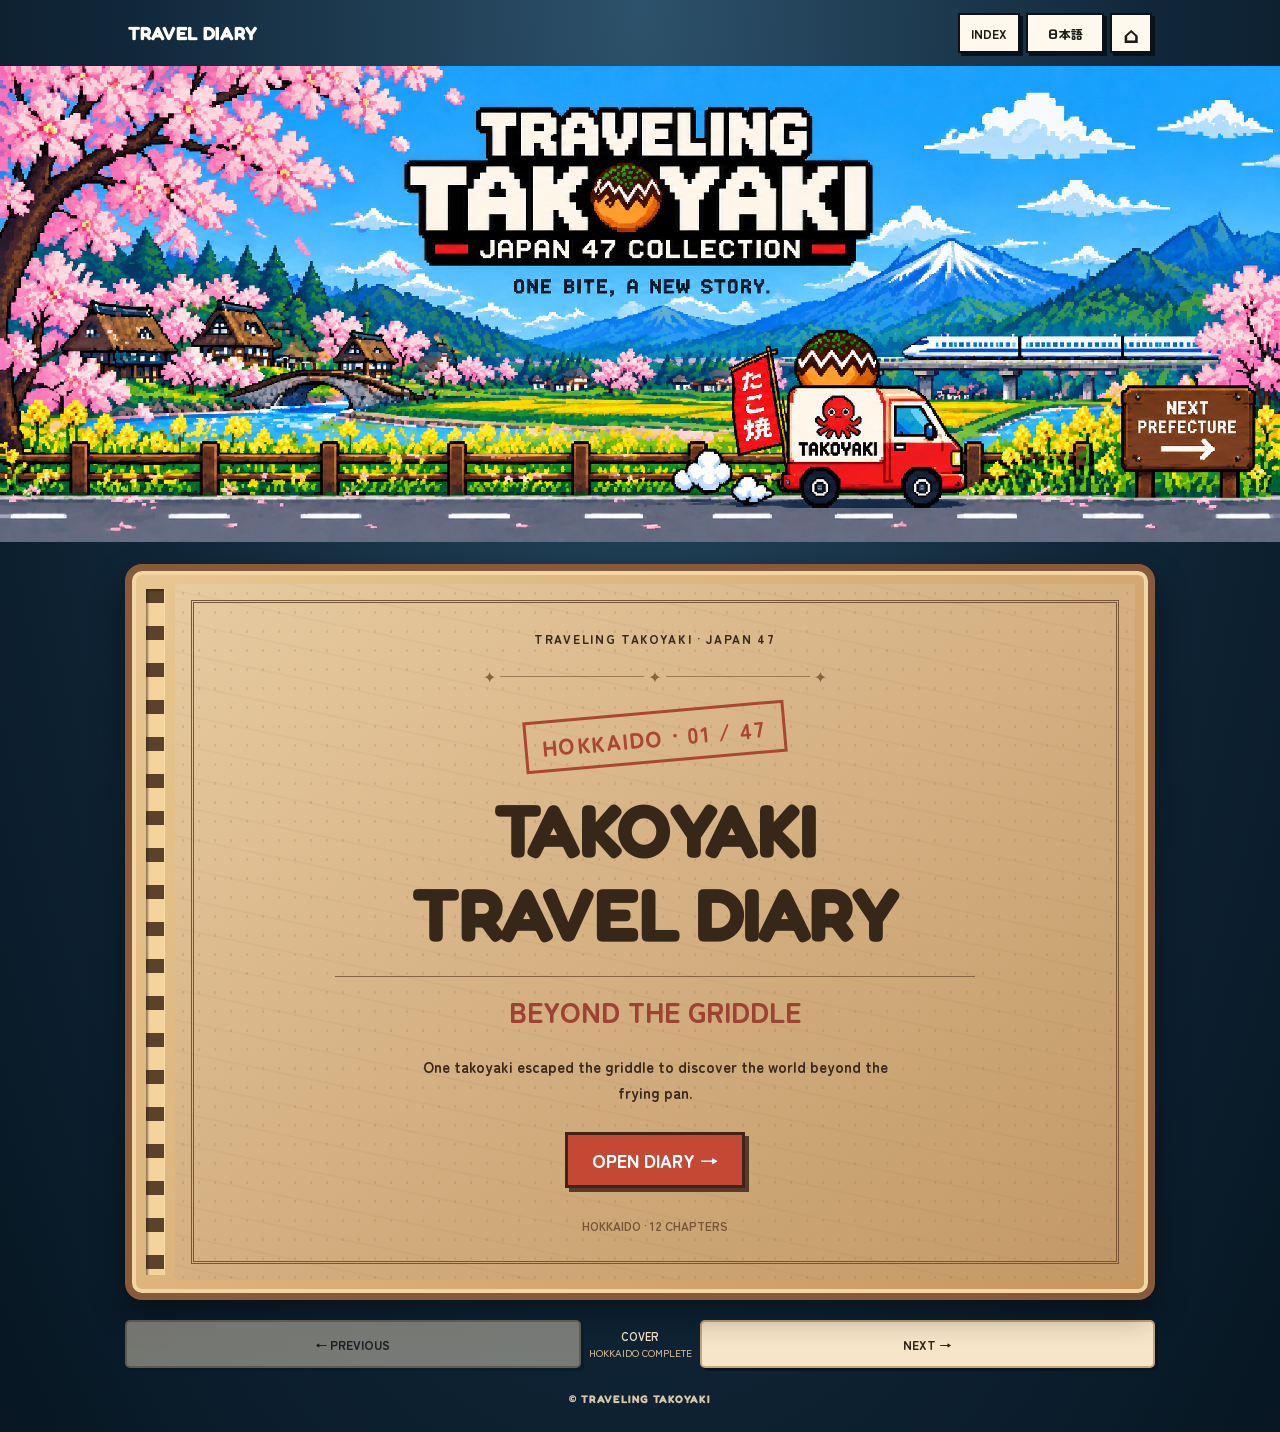
==== commit b534e0f6: "index.html の更新" ====
--- a/diary/index.html
+++ b/diary/index.html
@@ -457,12 +457,27 @@
 
 /* ===== ページ移動 ===== */
 
+
+
 .pager {
-  display:grid;
-  grid-template-columns:1fr auto 1fr;
-  align-items:center;
-  gap:8px;
-  margin:20px 0 24px;
+  display: grid;
+  grid-template-columns: minmax(0, 1fr) auto minmax(0, 1fr);
+  align-items: center;
+  gap: 8px;
+  margin: 20px 0 24px;
+}
+
+.pager .navbtn {
+  width: 100%;
+  min-width: 0;
+  min-height: 48px;
+  padding: 11px 8px;
+  box-sizing: border-box;
+}
+
+/* 右ボタンも左ボタンと同じ幅にする */
+.pager .navbtn:last-child {
+  justify-self: stretch;
 }
 
 .navbtn {
@@ -478,7 +493,7 @@
   white-space:nowrap;
 }
 
-.navbtn:last-child { justify-self:end; }
+
 
 .status {
   text-align:center;
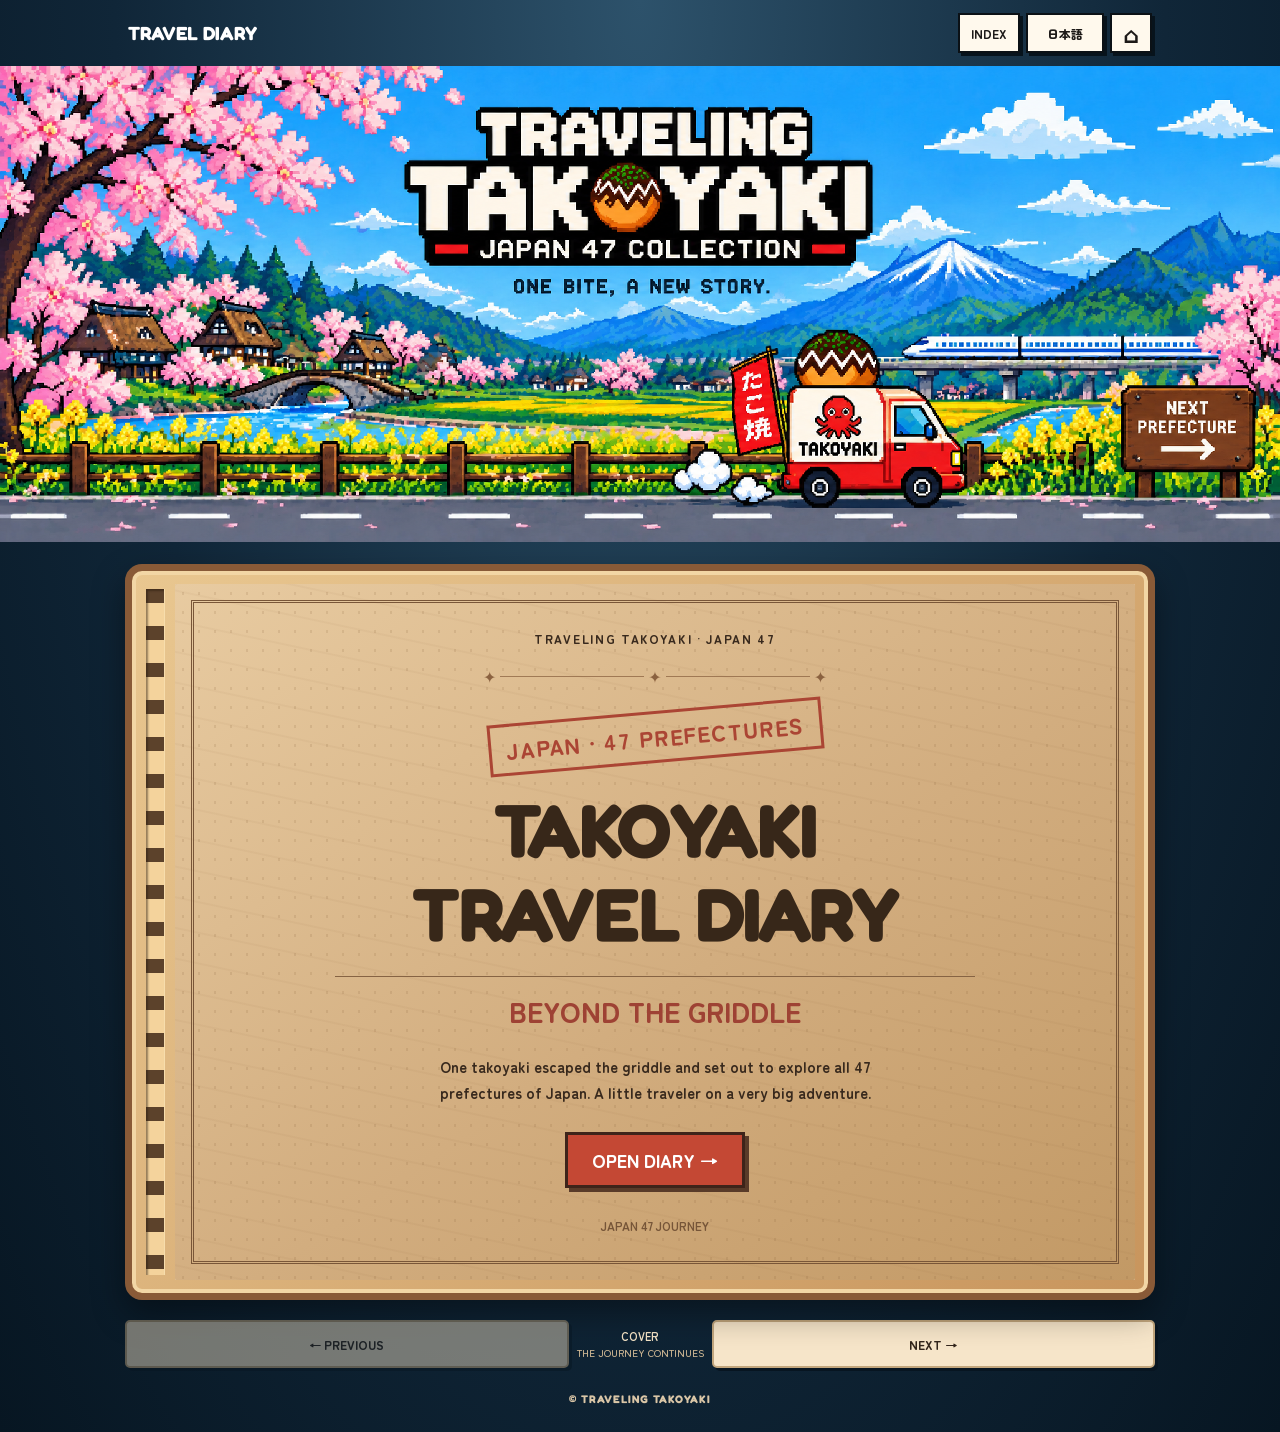
==== commit cdf5cd40: "index.html の更新" ====
--- a/diary/index.html
+++ b/diary/index.html
@@ -6,1579 +6,152 @@
 <meta name="viewport" content="width=device-width, initial-scale=1">
 <meta name="theme-color" content="#11283b">
 <meta name="description" content="TRAVELING TAKOYAKI — One takoyaki, 47 prefectures, an impossible road trip.">
+
 <title>TRAVEL DIARY | TRAVELING TAKOYAKI</title>
 
 <link rel="preconnect" href="https://fonts.googleapis.com">
 <link rel="preconnect" href="https://fonts.gstatic.com" crossorigin>
 <link href="https://fonts.googleapis.com/css2?family=Fredoka:wght@500;600;700&family=Zen+Maru+Gothic:wght@400;500;700;900&display=swap" rel="stylesheet">
 
-<style>
-:root {
-  --navy:#11283b;
-  --ink:#38291d;
-  --paper:#fffaf0;
-  --red:#b74432;
-  --rule:#ddd0bb;
-  --jp:'Zen Maru Gothic','Hiragino Maru Gothic ProN',system-ui,sans-serif;
-  --en:'Fredoka','Zen Maru Gothic',system-ui,sans-serif;
-}
-
-* { box-sizing:border-box; }
-
-html { scroll-behavior:smooth; }
-
-body {
-  margin:0;
-  background:radial-gradient(
-    ellipse at 50% 0%,
-    #2d526b,
-    #102638 58%,
-    #071622 100%
-  );
-  color:var(--ink);
-  font-family:var(--jp);
-}
-
-button { font:inherit; cursor:pointer; }
-
-button:disabled {
-  cursor:not-allowed;
-  opacity:.45;
-}
-
-button:focus-visible,
-a:focus-visible {
-  outline:3px solid #ffce6a;
-  outline-offset:3px;
-}
-
-[hidden] { display:none!important; }
-
-/* ===== HEADER ===== */
-
-.header {
-  width:min(1050px,100%);
-  margin:auto;
-  padding:13px;
-  display:flex;
-  align-items:center;
-  justify-content:space-between;
-  gap:7px;
-  color:white;
-}
-
-.brand {
-  font:700 clamp(13px,2.9vw,19px)/1.15 var(--en);
-  white-space:nowrap;
-  letter-spacing:.015em;
-}
-
-.head-actions {
-  display:flex;
-  gap:6px;
-  align-items:center;
-  flex-shrink:0;
-}
-
-.head-btn {
-  height:40px;
-  min-width:42px;
-  padding:0 11px;
-  border:2px solid #0b1116;
-  background:#fff9ed;
-  color:#1d1a18;
-  box-shadow:3px 3px 0 #07131c;
-  border-radius:0;
-  text-decoration:none;
-  display:inline-flex;
-  align-items:center;
-  justify-content:center;
-  font-size:12px;
-  font-weight:900;
-  white-space:nowrap;
-}
-
-.head-btn:hover { background:#f1dfb9; }
-
-#langBtn { min-width:78px; }
-
-.home-btn { font-size:22px; }
-
-/* ===== 横幅いっぱいのタイトル画像 ===== */
-
-.hero {
-  width:100%;
-  background:#285470;
-  overflow:hidden;
-}
-
-.hero img {
-  display:block;
-  width:100%;
-  height:auto;
-  image-rendering:pixelated;
-}
-
-.hero-fallback {
-  display:none;
-  min-height:145px;
-  align-items:center;
-  justify-content:center;
-  text-align:center;
-  padding:22px;
-  color:white;
-  font:700 clamp(23px,5vw,45px)/1.2 var(--en);
-}
-
-/* ===== ノート ===== */
-
-.container {
-  width:min(1050px,100%);
-  margin:auto;
-  padding:0 10px;
-}
-
-.notebook {
-  position:relative;
-  margin:22px 0 15px;
-  padding:13px 13px 13px 43px;
-  border:7px solid #895a37;
-  border-radius:17px;
-  background:linear-gradient(130deg,#e9c790,#c8955d);
-  box-shadow:
-    0 14px 33px #0006,
-    inset 0 0 0 4px #f2d6a5;
-}
-
-/* 四角いリング穴 */
-
-.notebook::before {
-  content:'';
-  position:absolute;
-  top:18px;
-  bottom:18px;
-  left:14px;
-  width:18px;
-  background:repeating-linear-gradient(
-    to bottom,
-    #5c422b 0 14px,
-    #f4d39c 14px 37px
-  );
-  box-shadow:
-    inset 2px 2px 2px #25170c77,
-    1px 0 #f7ddac;
-}
-
-.page {
-  background:var(--paper);
-  border-radius:2px;
-  min-height:520px;
-  overflow:hidden;
-}
-
-.page.turn { animation:turn .27s ease-out; }
-
-@keyframes turn {
-  from {
-    opacity:.65;
-    transform:perspective(1200px) rotateY(-5deg);
-  }
-  to {
-    opacity:1;
-    transform:rotateY(0);
-  }
-}
-
-/* ===== クラフト紙の表紙 ===== */
-
-.cover {
-  position:relative;
-  min-height:590px;
-  padding:46px 22px;
-  display:flex;
-  flex-direction:column;
-  align-items:center;
-  justify-content:center;
-  text-align:center;
-  background-color:#d3ac7b;
-  background-image:
-    radial-gradient(#815c3526 1px,transparent 1px),
-    repeating-linear-gradient(
-      12deg,
-      transparent 0 13px,
-      #7347210b 14px 15px,
-      transparent 16px 30px
-    ),
-    linear-gradient(
-      145deg,
-      #e8cba1,
-      #d2ad7f 55%,
-      #c29965
-    );
-  background-size:16px 19px,auto,auto;
-}
-
-.cover::before {
-  content:'';
-  pointer-events:none;
-  position:absolute;
-  inset:16px;
-  border:3px double #795638;
-}
-
-.cover > * {
-  position:relative;
-  max-width:640px;
-}
-
-.cover-kicker {
-  font-size:12px;
-  font-weight:900;
-  letter-spacing:.14em;
-}
-
-.cover-rule {
-  margin:17px 0;
-  color:#8b6240;
-  font-weight:900;
-}
-
-.stamp {
-  border:3px solid #ab4534;
-  color:#ab4534;
-  padding:7px 15px;
-  font-weight:900;
-  letter-spacing:.08em;
-  transform:rotate(-5deg);
-  margin:6px 0 25px;
-  font-size:clamp(15px,3vw,22px);
-}
-
-.cover h1 {
-  margin:0;
-  font-family:var(--jp);
-  font-size:clamp(38px,7.8vw,75px);
-  font-weight:900;
-  line-height:1.12;
-  letter-spacing:-.045em;
-  color:#372719;
-}
-
-.cover h1.en {
-  font-family:var(--en);
-  font-weight:700;
-  letter-spacing:-.02em;
-}
-
-.cover h1 span { display:block; }
-
-.cover-subtitle {
-  color:#9e4234;
-  font-weight:900;
-  font-size:clamp(18px,3.5vw,28px);
-  margin-top:20px;
-  border-top:1px solid #866343;
-  padding-top:14px;
-  width:86%;
-}
-
-.cover-description {
-  max-width:480px;
-  margin:23px 0 0;
-  line-height:1.72;
-  font-size:15px;
-  font-weight:700;
-}
-
-.open-btn {
-  margin-top:26px;
-  background:#c44834;
-  border:3px solid #3e241a;
-  color:white;
-  box-shadow:4px 4px 0 #593b29;
-  font-weight:900;
-  font-size:18px;
-  padding:12px 24px;
-}
-
-.cover-foot {
-  margin-top:29px;
-  font-size:12px;
-  font-weight:700;
-  color:#765538;
-}
-
-/* ===== 画像ページ・本文ページ ===== */
-
-.spread {
-  display:grid;
-  grid-template-columns:1fr 1fr;
-  min-height:570px;
-}
-
-.art-side {
-  min-width:0;
-  background:#ecdec4;
-  padding:23px;
-  display:flex;
-  flex-direction:column;
-  gap:14px;
-  border-right:1px solid #bca582;
-}
-
-.kicker {
-  font:700 12px var(--en);
-  color:#856a50;
-  letter-spacing:.09em;
-}
-
-.photo {
-  width:min(100%,430px);
-  padding:11px 11px 21px;
-  background:#fffbf1;
-  box-shadow:2px 8px 16px #4a34294b;
-  transform:rotate(-1deg);
-  position:relative;
-  margin:auto;
-}
-
-.photo::before {
-  content:'';
-  position:absolute;
-  top:-11px;
-  left:calc(50% - 39px);
-  width:78px;
-  height:21px;
-  background:#cdb085b0;
-  transform:rotate(3deg);
-}
-
-.photo img {
-  display:block;
-  width:100%;
-  aspect-ratio:1;
-  object-fit:cover;
-  image-rendering:pixelated;
-}
-
-.photo .photo-fallback {
-  display:none;
-  aspect-ratio:1;
-  align-items:center;
-  justify-content:center;
-  background:linear-gradient(
-    #99d2e0 0 55%,
-    #82aa7d 55%
-  );
-  font-size:17px;
-  font-weight:900;
-  text-align:center;
-  padding:16px;
-}
-
-.photo figcaption {
-  padding-top:14px;
-  text-align:center;
-  color:#735a40;
-  font-size:12px;
-  font-weight:900;
-}
-
-.text-side {
-  min-width:0;
-  background:#fffaf0;
-  padding:29px 31px 20px 35px;
-  display:flex;
-  flex-direction:column;
-}
-
-.meta {
-  display:flex;
-  justify-content:space-between;
-  gap:8px;
-  font:700 11px var(--en);
-  color:#80644b;
-}
-
-.story-title {
-  font-size:clamp(25px,3.6vw,35px);
-  font-weight:900;
-  line-height:1.32;
-  margin:22px 0 12px;
-  letter-spacing:-.02em;
-  overflow-wrap:anywhere;
-}
-
-.underline {
-  height:5px;
-  width:65px;
-  background:var(--red);
-  margin-bottom:19px;
-}
-
-/* 罫線のズレ対策：
-   本文全体で線を引かず、各段落に描画 */
-
-.story {
-  --leading:29px;
-  font-size:16px;
-  font-weight:500;
-  line-height:var(--leading);
-  letter-spacing:0;
-  overflow-wrap:anywhere;
-}
-
-.story p {
-  margin:0 0 4px;
-  line-height:var(--leading);
-  background:repeating-linear-gradient(
-    to bottom,
-    transparent 0 calc(var(--leading) - 1px),
-    var(--rule) calc(var(--leading) - 1px) var(--leading)
-  );
-  background-size:100% var(--leading);
-}
-
-.story p:last-child {
-  font-weight:900;
-  color:#a44334;
-}
-
-.page-foot {
-  margin-top:auto;
-  padding-top:17px;
-  border-top:1px solid #c8b495;
-  display:flex;
-  justify-content:space-between;
-  gap:12px;
-  color:#806c51;
-  font:700 10px var(--en);
-}
-
-/* ===== ページ移動 ===== */
-
-
-
-.pager {
-  display: grid;
-  grid-template-columns: minmax(0, 1fr) auto minmax(0, 1fr);
-  align-items: center;
-  gap: 8px;
-  margin: 20px 0 24px;
-}
-
-.pager .navbtn {
-  width: 100%;
-  min-width: 0;
-  min-height: 48px;
-  padding: 11px 8px;
-  box-sizing: border-box;
-}
-
-/* 右ボタンも左ボタンと同じ幅にする */
-.pager .navbtn:last-child {
-  justify-self: stretch;
-}
-
-.navbtn {
-  border:2px solid #c2a67d;
-  background:#f6e5c9;
-  border-radius:5px;
-  padding:11px 14px;
-  min-height:48px;
-  font-weight:900;
-  font-size:12px;
-  color:#32251b;
-  box-shadow:3px 3px 0 #071521;
-  white-space:nowrap;
-}
-
-
-
-.status {
-  text-align:center;
-  color:#f6e5c7;
-  font-weight:700;
-  font-size:11px;
-  line-height:1.55;
-}
-
-.status small {
-  display:block;
-  color:#d1b995;
-  font-size:10px;
-  font-weight:500;
-}
-
-.footer {
-  text-align:center;
-  font:700 11px var(--en);
-  letter-spacing:.09em;
-  color:#dac6a7;
-  padding:0 0 26px;
-}
-
-/* ===== 目次 ===== */
-
-.overlay {
-  position:fixed;
-  inset:0;
-  z-index:99;
-  background:#07121de8;
-  padding:12px;
-  display:none;
-  align-items:center;
-  justify-content:center;
-}
-
-.overlay.open { display:flex; }
-
-.toc {
-  width:min(700px,100%);
-  max-height:90dvh;
-  overflow-y:auto;
-  background:#f8ecd5;
-  border:6px solid #845b38;
-  border-radius:8px;
-  padding:17px;
-}
-
-.toc-head {
-  display:flex;
-  justify-content:space-between;
-  align-items:center;
-  border-bottom:1px solid #c4a580;
-  padding-bottom:11px;
-}
-
-.toc-head h2 {
-  font-size:20px;
-  margin:0;
-}
-
-.close {
-  border:0;
-  background:#bb4736;
-  color:white;
-  padding:8px 14px;
-  font-weight:900;
-}
-
-.toc-items {
-  display:grid;
-  grid-template-columns:1fr 1fr;
-  gap:9px;
-  margin-top:14px;
-}
-
-.toc-entry {
-  background:#fffaf0;
-  border:1px solid #d4b995;
-  padding:12px;
-  text-align:left;
-  color:#352a21;
-  min-height:73px;
-}
-
-.toc-entry strong {
-  display:block;
-  font-size:13px;
-  line-height:1.4;
-}
-
-.toc-entry small {
-  display:block;
-  font-size:10px;
-  color:#846f56;
-  margin:3px 0;
-}
-
-.toc-entry:disabled {
-  background:#e6d9c6;
-  opacity:.7;
-}
-
-/* ===== スマホ ===== */
-
-@media(max-width:720px) {
-  .header {
-    padding:10px 9px;
-  }
-
-  .brand { font-size:14px; }
-
-  .head-btn {
-    height:36px;
-    min-width:34px;
-    padding:0 9px;
-    font-size:11px;
-  }
-
-  #langBtn { min-width:72px; }
-
-  .container { padding:0 8px; }
-
-  .notebook {
-    padding:11px 10px 11px 30px;
-    border-width:6px;
-    margin-top:15px;
-  }
-
-  .notebook::before {
-    left:9px;
-    top:13px;
-    bottom:13px;
-    width:13px;
-    background:repeating-linear-gradient(
-      to bottom,
-      #5c422b 0 12px,
-      #f4d39c 12px 33px
-    );
-  }
-
-  .page { min-height:0; }
-
-  .cover {
-    min-height:510px;
-    padding:46px 18px;
-  }
-
-  .cover::before { inset:11px; }
-
-  .cover h1 {
-    font-size:clamp(34px,8vw,58px);
-  }
-
-  .spread {
-    display:block;
-    min-height:0;
-  }
-
-  .art-side {
-    padding:17px;
-    border:0;
-  }
-
-  .photo {
-    width:min(91%,410px);
-  }
-
-  .text-side {
-    padding:23px 19px 19px;
-  }
-
-  .story-title { font-size:26px; }
-
-  .story {
-    --leading:29px;
-    font-size:16px;
-    line-height:var(--leading);
-  }
-
-  .story p { margin-bottom:3px; }
-
-  .navbtn {
-    padding:10px 7px;
-    font-size:11px;
-  }
-
-  .toc-items {
-    grid-template-columns:1fr;
-  }
-}
-
-@media(max-width:370px) {
-  .brand { font-size:12px; }
-
-  .head-btn { padding:0 6px; }
-
-  #langBtn { min-width:63px; }
-
-  .story {
-    font-size:15px;
-    --leading:27px;
-  }
-
-  .status { font-size:10px; }
-}
-
-@media(prefers-reduced-motion:reduce) {
-  html { scroll-behavior:auto; }
-  .page.turn { animation:none; }
-}
-</style>
+<link rel="stylesheet" href="./travel-diary.css">
+<script src="./travel-diary.js" defer></script>
 </head>
 
 <body>
 
+<!-- ===== HEADER ===== -->
+
 <header class="header">
   <div class="brand">TRAVEL DIARY</div>
+
   <nav class="head-actions" aria-label="Diary navigation">
-    <button class="head-btn" id="tocBtn" type="button">INDEX</button>
-    <button class="head-btn" id="langBtn" type="button">日本語</button>
-    <a class="head-btn home-btn"
-       href="https://japan47pixel.net/"
-       aria-label="Official site">⌂</a>
+    <button class="head-btn" id="tocBtn" type="button">
+      INDEX
+    </button>
+
+    <button class="head-btn" id="langBtn" type="button">
+      日本語
+    </button>
+
+    <a
+      class="head-btn home-btn"
+      href="https://japan47pixel.net/"
+      aria-label="Official site"
+    >⌂</a>
   </nav>
 </header>
 
+<!-- ===== HERO ===== -->
+
 <section class="hero" id="hero">
-  <img src="./assets/cover.png"
-       id="heroImg"
-       alt="TRAVELING TAKOYAKI — JAPAN 47 JOURNEY">
+  <img
+    src="./assets/cover.png"
+    id="heroImg"
+    alt="TRAVELING TAKOYAKI — JAPAN 47 JOURNEY"
+  >
+
   <div class="hero-fallback" id="heroFallback">
     TRAVELING TAKOYAKI · JAPAN 47
   </div>
 </section>
 
+<!-- ===== NOTEBOOK ===== -->
+
 <main class="container">
 
-  <section class="notebook" id="notebook" aria-label="Travel diary">
+  <section
+    class="notebook"
+    id="notebook"
+    aria-label="Travel diary"
+  >
+
+    <!-- 右端の県別しおり -->
+    <nav
+      class="bookmark-tabs"
+      id="bookmarkTabs"
+      aria-label="Prefecture bookmarks"
+      hidden
+    ></nav>
+
+    <!-- ページ表示 -->
     <div class="page" id="page">
+
       <section class="cover">
         <h1>TAKOYAKI TRAVEL DIARY</h1>
       </section>
+
     </div>
+
   </section>
 
+  <!-- ===== PAGE NAVIGATION ===== -->
+
   <nav class="pager" aria-label="Page navigation">
-    <button class="navbtn" id="prev" type="button">← PREVIOUS</button>
+
+    <button
+      class="navbtn"
+      id="prev"
+      type="button"
+    >
+      ← PREVIOUS
+    </button>
+
     <div class="status">
       <span id="pageNumber">COVER</span>
       <small id="releaseInfo"></small>
     </div>
-    <button class="navbtn" id="next" type="button">NEXT →</button>
+
+    <button
+      class="navbtn"
+      id="next"
+      type="button"
+    >
+      NEXT →
+    </button>
+
   </nav>
 
 </main>
+
+<!-- ===== FOOTER ===== -->
 
 <footer class="footer">
   © TRAVELING TAKOYAKI
 </footer>
 
-<div class="overlay" id="overlay"
-     role="dialog" aria-modal="true"
-     aria-labelledby="tocTitle">
+<!-- ===== CHAPTER INDEX MODAL ===== -->
+
+<div
+  class="overlay"
+  id="overlay"
+  role="dialog"
+  aria-modal="true"
+  aria-labelledby="tocTitle"
+  hidden
+>
+
   <section class="toc">
+
     <div class="toc-head">
+
       <h2 id="tocTitle">INDEX</h2>
-      <button id="tocClose" type="button" class="close">×</button>
+
+      <button
+        id="tocClose"
+        type="button"
+        class="close"
+        aria-label="Close index"
+      >
+        ×
+      </button>
+
     </div>
+
     <div class="toc-items" id="tocItems"></div>
+
   </section>
+
 </div>
 
-<script>
-(function(){
-"use strict";
-
-const $ = id => document.getElementById(id);
-
-const safe = s => String(s ?? "").replace(
-  /[&<>"']/g,
-  c => ({
-    "&":"&amp;",
-    "<":"&lt;",
-    ">":"&gt;",
-    '"':"&quot;",
-    "'":"&#39;"
-  }[c])
-);
-
-const pad = n => String(n).padStart(2,"0");
-
-/* 公開スケジュール */
-
-const FIRST = "2026-11-01T00:00:00+09:00";
-const SECOND = "2026-11-03T10:00:00+09:00";
-const DAYS = 2;
-
-/* プロローグ */
-
-const prologue = {
-  ja: [
-    "毎日、鉄板の上で焼かれる。",
-    "くるくるひっくり返されて、ソースを塗られて、最後は誰かのお腹の中へ。",
-    "それが、たこ焼きの人生だった。",
-    "でも、ある日、ひとつのたこ焼きが思った。",
-    "「もっと広い世界を旅したい。」",
-    "そして次の瞬間——ぽーーーーん！",
-    "鉄板から飛び出した。自由だ！",
-    "……着地した先は、たこ焼きカーの屋根だった。",
-    "「結局、たこ焼き屋からは逃げられないのか。」",
-    "それでもエンジンは動き出した。",
-    "最初の目的地は、北海道。"
-  ],
-  en: [
-    "Every day, the same hot griddle.",
-    "Flip. Sauce. Seaweed flakes. Then straight into somebody’s stomach.",
-    "That was the entire life of a takoyaki.",
-    "Until one day, a single takoyaki had a thought.",
-    "“I want to see the world beyond this griddle.”",
-    "And then—BOING!",
-    "It launched itself into freedom.",
-    "…And landed on top of a takoyaki truck.",
-    "“So much for escaping the food industry.”",
-    "Still, the engine started.",
-    "First destination: HOKKAIDO."
-  ]
-};
-
-/* 北海道編 全12話 */
-
-const chapters = [
-  {
-    id:1,
-    scene:"牧場",
-    sceneEn:"The Pasture",
-    title:"牛に人生相談をしてみた。",
-    titleEn:"A Serious Talk with a Cow",
-    image:"assets/hokkaido-01.png",
-    ja:[
-      "鉄板を飛び出して、はじめてたどり着いた場所は、どこまでも緑が続く牧場だった。",
-      "「毎日焼かれて食べられる人生が嫌で、逃げてきたんだ。」",
-      "牛はしばらく草を噛んでから言った。「わかるよ。僕も毎日、乳を搾られてる。」",
-      "ふたりは夕方まで、世の中の理不尽さについて語り合った。",
-      "帰り際、牛が聞いた。「ところで、車の免許は？」",
-      "「ない。」",
-      "牛は静かに三歩、後ずさりした。"
-    ],
-    en:[
-      "I escaped the griddle and found a pasture stretching all the way to the horizon.",
-      "“I got tired of being cooked and eaten every day,” I told a cow.",
-      "He chewed thoughtfully. “I get it. They take my milk every morning.”",
-      "We spent the afternoon discussing the unfairness of life.",
-      "Then he asked, “By the way, do you have a driver’s license?”",
-      "“No.”",
-      "The cow slowly backed away."
-    ]
-  },
-  {
-    id:2,
-    scene:"じゃがいも畑",
-    sceneEn:"Potato Fields",
-    title:"逃げた先も食材だった。",
-    titleEn:"No Safe Place for Food",
-    image:"assets/hokkaido-02.png",
-    ja:[
-      "広い畑で、土まみれのじゃがいもたちを見つけた。",
-      "「いいなぁ。君たちは鉄板で焼かれなくて。」",
-      "「俺たち？　茹でられて、揚げられて、潰されるけど。」",
-      "「……大変だね。」",
-      "「しかも、ときどき皮をむかれる。」",
-      "たこ焼きは黙って車へ戻った。",
-      "この国に、食材の逃げ場はないらしい。"
-    ],
-    en:[
-      "In a vast field, I met a potato covered in dirt.",
-      "“Lucky you. Nobody puts you on a griddle.”",
-      "“No,” the potato said. “They boil us, fry us, and mash us.”",
-      "“Oh.”",
-      "“Sometimes they peel us first.”",
-      "I got back in my truck without another word.",
-      "Apparently there is no safe place for food in this country."
-    ]
-  },
-  {
-    id:3,
-    scene:"ラベンダー畑",
-    sceneEn:"Lavender Fields",
-    title:"花になりたかった日。",
-    titleEn:"The Day I Wanted to Be a Flower",
-    image:"assets/hokkaido-03.png",
-    ja:[
-      "紫色の花が、風に揺れていた。きれいだ。しかも誰にも食べられていない。",
-      "「僕も花として生きていけないかな。」",
-      "花畑の真ん中で、じっとしてみた。",
-      "しばらくして、一匹のハチが近づいてきた。",
-      "「君、花粉はある？」",
-      "「青のりなら。」",
-      "ハチは何も言わずに飛び去った。",
-      "花になるのも、なかなか難しい。"
-    ],
-    en:[
-      "Purple flowers swayed in the breeze. Beautiful. And nobody was trying to eat them.",
-      "“Maybe I could live as a flower.”",
-      "I stood perfectly still in the lavender field.",
-      "Eventually, a bee approached.",
-      "“Got any pollen?”",
-      "“I have seaweed flakes.”",
-      "The bee left without saying a word.",
-      "Becoming a flower was harder than expected."
-    ]
-  },
-  {
-    id:4,
-    scene:"エゾシカの森",
-    sceneEn:"Deer Country",
-    title:"シカに道を聞いてはいけない。",
-    titleEn:"Never Ask a Deer for Directions",
-    image:"assets/hokkaido-04.png",
-    ja:[
-      "森のそばで、大きな角を持つシカに出会った。",
-      "「すみません。自由になれる場所は、どっちですか？」",
-      "シカは黙って山の向こうを見た。",
-      "「あっち？」",
-      "シカは草を食べ始めた。",
-      "「……聞いてます？」",
-      "三十分後、たこ焼きは気づいた。",
-      "ナビより役に立たない相手に、人生相談をしていた。"
-    ],
-    en:[
-      "Near the forest, I met a deer with impressive antlers.",
-      "“Excuse me. Which way is freedom?”",
-      "He stared at the mountains.",
-      "“That way?”",
-      "He started eating grass.",
-      "“Are you even listening?”",
-      "Thirty minutes later, I realized I had asked an animal for philosophical directions.",
-      "My GPS was more emotionally available."
-    ]
-  },
-  {
-    id:5,
-    scene:"紅葉の湖",
-    sceneEn:"Autumn Lake",
-    title:"湖に映った正体。",
-    titleEn:"The Truth in the Lake",
-    image:"assets/hokkaido-05.png",
-    ja:[
-      "山も木々も、湖にきれいに映っていた。",
-      "水面をのぞくと、ひとつだけ丸いものが映った。",
-      "自由な旅人になったつもりだった。だけど、そこにいたのは、どう見てもたこ焼きだった。",
-      "「どこへ行っても、自分は自分か。」",
-      "少しだけ、胸が熱くなった。",
-      "……いや、さっきから車の暖房が強すぎる。"
-    ],
-    en:[
-      "The mountains and autumn trees were perfectly reflected in the lake.",
-      "I looked into the water. One round shape looked back.",
-      "I had imagined myself as a fearless traveler. But my reflection was, unmistakably, a takoyaki.",
-      "“I guess I’m still me, wherever I go.”",
-      "For a moment, I felt warm inside.",
-      "Actually, the truck heater was just set way too high."
-    ]
-  },
-  {
-    id:6,
-    scene:"夕暮れの湿原",
-    sceneEn:"Sunset Wetlands",
-    title:"飛べると思った日。",
-    titleEn:"The Day I Tried to Fly",
-    image:"assets/hokkaido-06.png",
-    ja:[
-      "夕日に染まった湿原で、二羽のタンチョウが優雅に歩いていた。",
-      "「空を飛べるって、どんな気分？」",
-      "一羽が翼を広げた。「自由だよ。」",
-      "たこ焼きは目を閉じ、思い切りジャンプした。",
-      "地面に落ちた。",
-      "タンチョウが言った。「君は飛ぶより、転がるほうが向いてると思う。」",
-      "なぜだろう。言い返せなかった。"
-    ],
-    en:[
-      "At sunset, two cranes walked gracefully across the wetlands.",
-      "“What does flying feel like?” I asked.",
-      "One spread its wings. “Freedom.”",
-      "I closed my eyes, jumped as high as I could…",
-      "…and landed immediately.",
-      "“I think you’re better built for rolling,” said the crane.",
-      "I had no comeback."
-    ]
-  },
-  {
-    id:7,
-    scene:"夕日の灯台",
-    sceneEn:"Coastal Lighthouse",
-    title:"灯台は道を教えてくれない。",
-    titleEn:"The Lighthouse Has No Answers",
-    image:"assets/hokkaido-07.png",
-    ja:[
-      "海辺の灯台に、夕日が沈んでいった。",
-      "「ねえ灯台さん。海の向こうには、何があるの？」",
-      "灯台は何も答えない。ただ、遠くを照らしていた。",
-      "「そうか。自分で確かめろってことだね。」",
-      "たこ焼きは決意して、車のエンジンをかけた。",
-      "三メートル進んで、行き止まりだった。",
-      "灯台は、最後まで何も教えてくれなかった。"
-    ],
-    en:[
-      "At the seaside, the sun sank behind a lighthouse.",
-      "“Hey, lighthouse. What’s waiting beyond the ocean?”",
-      "It said nothing. It simply shone into the distance.",
-      "“I understand. I have to find out for myself.”",
-      "I started the truck, full of courage.",
-      "Three meters later, I reached a dead end.",
-      "The lighthouse remained profoundly unhelpful."
-    ]
-  },
-  {
-    id:8,
-    scene:"雪原とキタキツネ",
-    sceneEn:"Snowfield and Fox",
-    title:"親切なキツネには気をつけろ。",
-    titleEn:"Beware of Friendly Foxes",
-    image:"assets/hokkaido-08.png",
-    ja:[
-      "雪道で迷っていると、キタキツネが近づいてきた。",
-      "「寒そうだね。温めてあげようか？」",
-      "「え、本当に？　ありがとう！」",
-      "キツネはにっこり笑った。",
-      "「ソース、かけてもいい？」",
-      "たこ焼きはエンジン全開で逃げた。",
-      "親切と食欲は、紙一重である。"
-    ],
-    en:[
-      "I was lost on a snowy road when a fox approached.",
-      "“You look cold. Want me to warm you up?”",
-      "“Really? That’s so kind!”",
-      "The fox smiled.",
-      "“Would you like some sauce with that?”",
-      "I drove away at full speed.",
-      "There is a very thin line between kindness and appetite."
-    ]
-  },
-  {
-    id:9,
-    scene:"雪の港町",
-    sceneEn:"Snowy Harbor",
-    title:"乗船券より先に必要なもの。",
-    titleEn:"Something More Important Than a Ticket",
-    image:"assets/hokkaido-09.png",
-    ja:[
-      "港には大きな船が停まっていた。ようやく海を渡れる！",
-      "窓口で元気よく言った。「青森まで、一台お願いします！」",
-      "係の人は首をかしげた。",
-      "「運転手さんは？」",
-      "「僕です。」",
-      "「……たこ焼きが？」",
-      "長い沈黙のあと、係の人は申込用紙を差し出した。",
-      "職業欄に何を書けばいいのか、分からなかった。"
-    ],
-    en:[
-      "At the harbor, I finally found a ship. A way across the sea!",
-      "“One vehicle to Aomori, please!” I told the ticket clerk.",
-      "He tilted his head. “Who’s driving?”",
-      "“Me.”",
-      "“…A takoyaki?”",
-      "After a very long silence, he handed me a form.",
-      "I stared at the box labeled OCCUPATION.",
-      "I had never been so unsure of my career."
-    ]
-  },
-  {
-    id:10,
-    scene:"流氷とアザラシ",
-    sceneEn:"Drift Ice and Seals",
-    title:"海が道になった、と思った。",
-    titleEn:"When the Ocean Looked Like a Road",
-    image:"assets/hokkaido-10.png",
-    ja:[
-      "海に白い氷が浮かんでいた。",
-      "「これはすごい！　海が凍ってる！　もう船なんかいらない！」",
-      "たこ焼きは車を降り、氷に片足を乗せた。",
-      "アザラシがこちらを見た。",
-      "「それ、流氷だよ。動くよ。」",
-      "「え？」",
-      "氷はゆっくり沖へ流れていった。",
-      "自由って、たまに帰り道をなくすことらしい。"
-    ],
-    en:[
-      "White ice drifted across the sea.",
-      "“Amazing! The ocean has frozen! Who needs a boat?”",
-      "I stepped onto a piece of ice.",
-      "A seal looked up.",
-      "“That’s drift ice. It moves.”",
-      "“…Oh.”",
-      "The ice slowly carried me away from shore.",
-      "Freedom, apparently, sometimes means losing your ride home."
-    ]
-  },
-  {
-    id:11,
-    scene:"函館の夜景",
-    sceneEn:"Night View of Hakodate",
-    title:"100万ドルの夜景、所持金0円。",
-    titleEn:"A Million-Dollar View, Zero Yen",
-    image:"assets/hokkaido-11.png",
-    ja:[
-      "夜の街が、宝石のように光っていた。",
-      "鉄板の上にいたころは、こんな景色があることすら知らなかった。",
-      "「旅に出て、よかったな。」",
-      "少しだけ涙が出そうになった。",
-      "自由は、思ったよりずっと美しい。",
-      "そこで気づいた。",
-      "「……そういえば、財布を持っていない。」",
-      "100万ドルの夜景を眺める、所持金0円のたこ焼き。"
-    ],
-    en:[
-      "The city glittered like a box of jewels.",
-      "Back on the griddle, I never knew a view like this existed.",
-      "“I’m glad I ran away.”",
-      "For a moment, I nearly cried.",
-      "Freedom was more beautiful than I had imagined.",
-      "Then it hit me.",
-      "“…I don’t actually have a wallet.”",
-      "A million-dollar view. Zero yen in my pocket."
-    ]
-  },
-  {
-    id:12,
-    scene:"オーロラの夜",
-    sceneEn:"Aurora Night",
-    title:"それでも、旅は続く。",
-    titleEn:"And Still, the Journey Goes On",
-    image:"assets/hokkaido-12.png",
-    ja:[
-      "夜空いっぱいに、光のカーテンが広がっていた。",
-      "食べられたくなくて飛び出した、あの日の鉄板。",
-      "牛にも、じゃがいもにも、キツネにも会った。",
-      "自由になれたのかどうか、まだ分からない。",
-      "でも、ひとつだけ確かなことがある。",
-      "明日も、まだ見たことのない景色を見たい。",
-      "たこ焼きは車へ戻り、次の目的地をナビに入力した。",
-      "「青森県」",
-      "ナビが答えた。「海を渡ってください。」",
-      "「……また海か。」",
-      "旅は、まだ始まったばかりだ。"
-    ],
-    en:[
-      "Curtains of light stretched across the night sky.",
-      "I remembered the griddle I escaped, and everyone I had met since: a cow, a potato, a fox.",
-      "I still wasn’t sure what freedom meant.",
-      "But I knew one thing: I wanted to see another place tomorrow.",
-      "I climbed back into the truck and entered my next destination: AOMORI.",
-      "The GPS replied, “Please cross the ocean.”",
-      "“…The ocean. Again.”",
-      "My journey was only just beginning."
-    ]
-  }
-];
-
-/* 公開日時を各話に設定 */
-
-chapters.forEach((c,i)=>{
-  c.release = i === 0
-    ? FIRST
-    : new Date(
-        Date.parse(SECOND)+(i-1)*DAYS*86400000
-      ).toISOString();
-
-  c.key = "hokkaido-" + pad(c.id);
-});
-
-/* 言語設定 */
-
-let lang = "en";
-
-try {
-  lang = localStorage.getItem("travel-diary-language") === "ja"
-    ? "ja"
-    : "en";
-} catch(e) {}
-
-let index = 0;
-
-const available = () => chapters.filter(
-  c => Date.now() >= Date.parse(c.release)
-).length;
-
-const maxIndex = () => available()+1;
-
-const dateLabel = iso =>
-  new Intl.DateTimeFormat(
-    lang==="ja"?"ja-JP":"en-GB",
-    {
-      timeZone:"Asia/Tokyo",
-      month:"short",
-      day:"numeric",
-      hour:"2-digit",
-      minute:"2-digit",
-      hour12:false
-    }
-  ).format(new Date(iso)) + " JST";
-
-const textLines = arr => arr.map(
-  s => "<p>"+safe(s)+"</p>"
-).join("");
-
-/* 画像表示 */
-
-function usePhoto() {
-  const el = $("storyPhoto");
-  if(!el) return;
-
-  const fallback = $("storyFallback");
-
-  function fail() {
-    el.style.display="none";
-    fallback.style.display="flex";
-  }
-
-  function ok() {
-    el.style.display="block";
-    fallback.style.display="none";
-  }
-
-  el.addEventListener("error",fail);
-  el.addEventListener("load",ok);
-
-  if(el.complete) {
-    el.naturalWidth>0 ? ok() : fail();
-  }
-}
-
-/* 表紙描画 */
-
-function renderCover() {
-  const ja=lang==="ja";
-
-  $("page").innerHTML=`
-    <article class="cover">
-      <div class="cover-kicker">
-        TRAVELING TAKOYAKI · JAPAN 47
-      </div>
-
-      <div class="cover-rule">
-        ✦ ───────── ✦ ───────── ✦
-      </div>
-
-      <div class="stamp">
-        ${ja?"北海道 · 01 / 47":"HOKKAIDO · 01 / 47"}
-      </div>
-
-      <h1 class="${ja?"":"en"}">
-        ${ja
-          ? "<span>たこ焼き</span><span>旅日記</span>"
-          : "<span>TAKOYAKI</span><span>TRAVEL DIARY</span>"}
-      </h1>
-
-      <div class="cover-subtitle">
-        ${ja?"鉄板の向こう側へ":"BEYOND THE GRIDDLE"}
-      </div>
-
-      <p class="cover-description">
-        ${ja
-          ? "毎日焼かれて食べられる人生を抜け出し、ひとつのたこ焼きが旅に出た。"
-          : "One takoyaki escaped the griddle to discover the world beyond the frying pan."}
-      </p>
-
-      <button class="open-btn" id="openBook" type="button">
-        ${ja?"日記を開く":"OPEN DIARY"} →
-      </button>
-
-      <div class="cover-foot">
-        ${ja?"北海道編 · 全12話":"HOKKAIDO · 12 CHAPTERS"}
-      </div>
-    </article>
-  `;
-
-  $("openBook").addEventListener("click",()=>move(1));
-}
-
-/* プロローグ・各話の表示 */
-
-function renderStory() {
-  const intro=index===1;
-  const c=intro?null:chapters[index-2];
-
-  const label=intro
-    ? "PROLOGUE 00"
-    : "CHAPTER "+pad(c.id)+" / 12";
-
-  const title=intro
-    ? (lang==="ja"?"鉄板の向こう側":"Beyond the Griddle")
-    : (lang==="ja"?c.title:c.titleEn);
-
-  const place=intro
-    ? (lang==="ja"?"旅のはじまり":"Before the Journey")
-    : (lang==="ja"?c.scene:c.sceneEn);
-
-  const path=intro
-    ? "./assets/prologue.png"
-    : "./"+c.image;
-
-  const lines=intro?prologue[lang]:c[lang];
-
-  const date=intro
-    ? "01 / 47 · HOKKAIDO"
-    : dateLabel(c.release);
-
-  $("page").innerHTML=`
-    <article class="spread">
-
-      <section class="art-side">
-        <div class="kicker">${safe(label)}</div>
-
-        <figure class="photo">
-          <img src="${safe(path)}"
-               id="storyPhoto"
-               alt="${safe(place)}">
-
-          <div class="photo-fallback"
-               id="storyFallback">
-            ${safe(place)}
-          </div>
-
-          <figcaption>${safe(place)}</figcaption>
-        </figure>
-      </section>
-
-      <section class="text-side">
-
-        <div class="meta">
-          <span>${safe(label)}</span>
-          <span>${safe(date)}</span>
-        </div>
-
-        <h2 class="story-title">
-          ${safe(title)}
-        </h2>
-
-        <div class="underline"></div>
-
-        <div class="story">
-          ${textLines(lines)}
-        </div>
-
-        <div class="page-foot">
-          <span>
-            ${c?.id===12
-              ? "NEXT STOP — AOMORI"
-              : "TRAVELING TAKOYAKI"}
-          </span>
-          <span>${intro?"00":pad(c.id)}</span>
-        </div>
-
-      </section>
-    </article>
-  `;
-
-  usePhoto();
-}
-
-/* ページ全体の更新 */
-
-function render(animated=false) {
-  if(index>maxIndex()) index=maxIndex();
-
-  document.documentElement.lang=lang;
-
-  $("tocBtn").textContent=lang==="ja"?"目次":"INDEX";
-  $("langBtn").textContent=lang==="ja"?"ENGLISH":"日本語";
-  $("prev").textContent=lang==="ja"?"← 前へ":"← PREVIOUS";
-  $("next").textContent=lang==="ja"?"次へ →":"NEXT →";
-
-  $("prev").disabled=index===0;
-  $("next").disabled=index>=maxIndex();
-
-  if(index===0) {
-    renderCover();
-  } else {
-    renderStory();
-  }
-
-  if(animated) {
-    $("page").classList.remove("turn");
-    void $("page").offsetWidth;
-    $("page").classList.add("turn");
-  }
-
-  $("pageNumber").textContent=index===0
-    ? (lang==="ja"?"表紙":"COVER")
-    : index===1
-      ? (lang==="ja"?"プロローグ":"PROLOGUE")
-      : "CHAPTER "+pad(index-1)+" / 12";
-
-  const count=available();
-
-  $("releaseInfo").textContent=count<chapters.length
-    ? (lang==="ja"?"次の公開：":"NEXT: ")+
-      dateLabel(chapters[count].release)
-    : (lang==="ja"?"北海道編 完結":"HOKKAIDO COMPLETE");
-
-  try {
-    history.replaceState(
-      null,
-      "",
-      location.pathname+
-      location.search+
-      (index?"#page-"+index:"")
-    );
-  } catch(e) {}
-}
-
-/* ページ移動 */
-
-function move(target) {
-  if(target<0 || target>maxIndex()) return;
-
-  index=target;
-  render(true);
-
-  $("notebook").scrollIntoView({
-    behavior:"smooth",
-    block:"start"
-  });
-}
-
-/* 目次 */
-
-function showToc() {
-  $("tocTitle").textContent=lang==="ja"?"旅の目次":"INDEX";
-
-  const entries=[
-    {
-      num:"PROLOGUE 00",
-      title:lang==="ja"?"鉄板の向こう側":"Beyond the Griddle",
-      page:1,
-      open:true
-    },
-    ...chapters.map(c=>({
-      num:"CHAPTER "+pad(c.id),
-      title:lang==="ja"?c.title:c.titleEn,
-      page:c.id+1,
-      open:Date.now()>=Date.parse(c.release),
-      release:c.release
-    }))
-  ];
-
-  $("tocItems").innerHTML=entries.map(e=>`
-    <button class="toc-entry"
-            data-page="${e.page}"
-            type="button"
-            ${e.open?"":"disabled"}>
-
-      <small>
-        ${e.open?"📖":"🔒"} ${safe(e.num)}
-      </small>
-
-      <strong>${safe(e.title)}</strong>
-
-      ${e.release
-        ? "<small>"+safe(dateLabel(e.release))+"</small>"
-        : ""}
-
-    </button>
-  `).join("");
-
-  $("tocItems")
-    .querySelectorAll("button[data-page]")
-    .forEach(b=>b.addEventListener("click",()=>{
-      $("overlay").classList.remove("open");
-      move(Number(b.dataset.page));
-    }));
-
-  $("overlay").classList.add("open");
-  $("tocClose").focus();
-}
-
-/* ボタンイベント */
-
-$("prev").addEventListener("click",()=>move(index-1));
-$("next").addEventListener("click",()=>move(index+1));
-$("tocBtn").addEventListener("click",showToc);
-
-$("tocClose").addEventListener("click",()=>{
-  $("overlay").classList.remove("open");
-  $("tocBtn").focus();
-});
-
-$("overlay").addEventListener("click",e=>{
-  if(e.target===$("overlay")) {
-    $("overlay").classList.remove("open");
-  }
-});
-
-$("langBtn").addEventListener("click",()=>{
-  lang=lang==="ja"?"en":"ja";
-
-  try {
-    localStorage.setItem("travel-diary-language",lang);
-  } catch(e) {}
-
-  render();
-});
-
-/* キーボード操作 */
-
-document.addEventListener("keydown",e=>{
-  if(e.key==="Escape") {
-    $("overlay").classList.remove("open");
-    return;
-  }
-
-  if($("overlay").classList.contains("open")) return;
-
-  if(e.key==="ArrowRight") move(index+1);
-  if(e.key==="ArrowLeft") move(index-1);
-});
-
-/* スマホのスワイプ */
-
-let touchX=null;
-
-$("page").addEventListener("touchstart",e=>{
-  touchX=e.touches[0].clientX;
-},{passive:true});
-
-$("page").addEventListener("touchend",e=>{
-  if(touchX===null) return;
-
-  const delta=e.changedTouches[0].clientX-touchX;
-  touchX=null;
-
-  if(Math.abs(delta)>85) {
-    move(index+(delta<0?1:-1));
-  }
-},{passive:true});
-
-/* タイトル画像 */
-
-const hero=$("heroImg");
-const fb=$("heroFallback");
-
-function heroOK() {
-  hero.style.display="block";
-  fb.style.display="none";
-}
-
-function heroFail() {
-  hero.style.display="none";
-  fb.style.display="flex";
-}
-
-hero.addEventListener("load",heroOK);
-hero.addEventListener("error",heroFail);
-
-if(hero.complete) {
-  hero.naturalWidth>0?heroOK():heroFail();
-}
-
-/* 初期表示 */
-
-const match=location.hash.match(/^#page-(\d+)$/);
-
-index=Math.min(
-  match?Number(match[1]):0,
-  maxIndex()
-);
-
-render();
-
-/* 新しい話の自動公開を確認 */
-
-let previous=available();
-
-setInterval(()=>{
-  const current=available();
-
-  if(current!==previous) {
-    previous=current;
-    render();
-  }
-},60000);
-
-})();
-</script>
 </body>
 </html>
--- a/diary/travel-diary.css
+++ b/diary/travel-diary.css
@@ -0,0 +1,1409 @@
+
+/* =====================================================
+   TRAVELING TAKOYAKI — TRAVEL DIARY
+   47 PREFECTURES EDITION
+   Vintage Travel Notebook Design
+   ===================================================== */
+
+:root {
+  --navy:#11283b;
+  --ink:#38291d;
+  --paper:#fffaf0;
+  --red:#b74432;
+  --rule:#ddd0bb;
+  --craft:#d3ac7b;
+  --craft-dark:#895a37;
+  --muted:#806c51;
+
+  --jp:'Zen Maru Gothic',
+       'Hiragino Maru Gothic ProN',
+       system-ui,sans-serif;
+
+  --en:'Fredoka',
+       'Zen Maru Gothic',
+       system-ui,sans-serif;
+}
+
+* {
+  box-sizing:border-box;
+}
+
+html {
+  scroll-behavior:smooth;
+}
+
+body {
+  margin:0;
+  background:radial-gradient(
+    ellipse at 50% 0%,
+    #2d526b,
+    #102638 58%,
+    #071622 100%
+  );
+  color:var(--ink);
+  font-family:var(--jp);
+}
+
+button {
+  font:inherit;
+  cursor:pointer;
+}
+
+button:disabled {
+  cursor:not-allowed;
+  opacity:.45;
+}
+
+button:focus-visible,
+a:focus-visible {
+  outline:3px solid #ffce6a;
+  outline-offset:3px;
+}
+
+[hidden] {
+  display:none!important;
+}
+
+/* =====================================================
+   HEADER
+   ===================================================== */
+
+.header {
+  width:min(1050px,100%);
+  margin:auto;
+  padding:13px;
+
+  display:flex;
+  align-items:center;
+  justify-content:space-between;
+  gap:7px;
+
+  color:white;
+}
+
+.brand {
+  font:700 clamp(13px,2.9vw,19px)/1.15 var(--en);
+  white-space:nowrap;
+  letter-spacing:.015em;
+}
+
+.head-actions {
+  display:flex;
+  gap:6px;
+  align-items:center;
+  flex-shrink:0;
+}
+
+.head-btn {
+  height:40px;
+  min-width:42px;
+  padding:0 11px;
+
+  border:2px solid #0b1116;
+  background:#fff9ed;
+  color:#1d1a18;
+
+  box-shadow:3px 3px 0 #07131c;
+  border-radius:0;
+
+  text-decoration:none;
+
+  display:inline-flex;
+  align-items:center;
+  justify-content:center;
+
+  font-size:12px;
+  font-weight:900;
+  white-space:nowrap;
+}
+
+.head-btn:hover {
+  background:#f1dfb9;
+}
+
+#langBtn {
+  min-width:78px;
+}
+
+.home-btn {
+  font-size:22px;
+}
+
+/* =====================================================
+   HERO IMAGE
+   ===================================================== */
+
+.hero {
+  width:100%;
+  background:#285470;
+  overflow:hidden;
+}
+
+.hero img {
+  display:block;
+  width:100%;
+  height:auto;
+  image-rendering:pixelated;
+}
+
+.hero-fallback {
+  display:none;
+  min-height:145px;
+
+  align-items:center;
+  justify-content:center;
+  text-align:center;
+
+  padding:22px;
+  color:white;
+
+  font:700 clamp(23px,5vw,45px)/1.2 var(--en);
+}
+
+/* =====================================================
+   NOTEBOOK
+   ===================================================== */
+
+.container {
+  width:min(1050px,100%);
+  margin:auto;
+  padding:0 10px;
+}
+
+.notebook {
+  position:relative;
+
+  margin:22px 0 15px;
+  padding:13px 13px 13px 43px;
+
+  border:7px solid var(--craft-dark);
+  border-radius:17px;
+
+  background:linear-gradient(
+    130deg,
+    #e9c790,
+    #c8955d
+  );
+
+  box-shadow:
+    0 14px 33px #0006,
+    inset 0 0 0 4px #f2d6a5;
+}
+
+/* 四角いリング穴 */
+
+.notebook::before {
+  content:'';
+
+  position:absolute;
+  top:18px;
+  bottom:18px;
+  left:14px;
+
+  width:18px;
+
+  background:repeating-linear-gradient(
+    to bottom,
+    #5c422b 0 14px,
+    #f4d39c 14px 37px
+  );
+
+  box-shadow:
+    inset 2px 2px 2px #25170c77,
+    1px 0 #f7ddac;
+}
+
+.page {
+  position:relative;
+  background:var(--paper);
+  border-radius:2px;
+  min-height:520px;
+  overflow:hidden;
+}
+
+.page.turn {
+  animation:turn .27s ease-out;
+}
+
+@keyframes turn {
+  from {
+    opacity:.65;
+    transform:perspective(1200px) rotateY(-5deg);
+  }
+
+  to {
+    opacity:1;
+    transform:rotateY(0);
+  }
+}
+
+/* =====================================================
+   COVER
+   ===================================================== */
+
+.cover {
+  position:relative;
+  min-height:590px;
+  padding:46px 22px;
+
+  display:flex;
+  flex-direction:column;
+  align-items:center;
+  justify-content:center;
+  text-align:center;
+
+  background-color:var(--craft);
+
+  background-image:
+    radial-gradient(
+      #815c3526 1px,
+      transparent 1px
+    ),
+    repeating-linear-gradient(
+      12deg,
+      transparent 0 13px,
+      #7347210b 14px 15px,
+      transparent 16px 30px
+    ),
+    linear-gradient(
+      145deg,
+      #e8cba1,
+      #d2ad7f 55%,
+      #c29965
+    );
+
+  background-size:16px 19px,auto,auto;
+}
+
+.cover::before {
+  content:'';
+  pointer-events:none;
+
+  position:absolute;
+  inset:16px;
+
+  border:3px double #795638;
+}
+
+.cover > * {
+  position:relative;
+  max-width:640px;
+}
+
+.cover-kicker {
+  font-size:12px;
+  font-weight:900;
+  letter-spacing:.14em;
+}
+
+.cover-rule {
+  margin:17px 0;
+  color:#8b6240;
+  font-weight:900;
+}
+
+.stamp {
+  border:3px solid #ab4534;
+  color:#ab4534;
+
+  padding:7px 15px;
+
+  font-weight:900;
+  letter-spacing:.08em;
+
+  transform:rotate(-5deg);
+
+  margin:6px 0 25px;
+
+  font-size:clamp(15px,3vw,22px);
+}
+
+.cover h1 {
+  margin:0;
+
+  font-family:var(--jp);
+  font-size:clamp(38px,7.8vw,75px);
+  font-weight:900;
+
+  line-height:1.12;
+  letter-spacing:-.045em;
+
+  color:#372719;
+}
+
+.cover h1.en {
+  font-family:var(--en);
+  font-weight:700;
+  letter-spacing:-.02em;
+}
+
+.cover h1 span {
+  display:block;
+}
+
+.cover-subtitle {
+  color:#9e4234;
+  font-weight:900;
+
+  font-size:clamp(18px,3.5vw,28px);
+
+  margin-top:20px;
+
+  border-top:1px solid #866343;
+  padding-top:14px;
+  width:86%;
+}
+
+.cover-description {
+  max-width:480px;
+  margin:23px 0 0;
+
+  line-height:1.72;
+  font-size:15px;
+  font-weight:700;
+}
+
+.open-btn {
+  margin-top:26px;
+
+  background:#c44834;
+  border:3px solid #3e241a;
+  color:white;
+
+  box-shadow:4px 4px 0 #593b29;
+
+  font-weight:900;
+  font-size:18px;
+
+  padding:12px 24px;
+}
+
+.open-btn:hover {
+  background:#a93829;
+}
+
+.cover-foot {
+  margin-top:29px;
+  font-size:12px;
+  font-weight:700;
+  color:#765538;
+}
+
+/* =====================================================
+   47 PREFECTURES INDEX
+   ===================================================== */
+
+.journey-index {
+  min-height:590px;
+  padding:34px 32px 38px;
+
+  background:
+    repeating-linear-gradient(
+      0deg,
+      transparent 0 31px,
+      #e9ddc9 32px
+    ),
+    #fffaf0;
+}
+
+.index-heading {
+  text-align:center;
+  margin-bottom:25px;
+}
+
+.index-kicker {
+  font:700 12px var(--en);
+  letter-spacing:.13em;
+  color:#a44a37;
+}
+
+.index-heading h2 {
+  margin:8px 0 4px;
+
+  font-size:clamp(29px,5vw,43px);
+  font-weight:900;
+
+  color:#39291b;
+}
+
+.index-subtitle {
+  font:700 12px var(--en);
+  color:#92765b;
+  letter-spacing:.09em;
+}
+
+.index-rule {
+  margin:20px auto;
+  width:70%;
+  height:2px;
+  background:#c7aa83;
+}
+
+.journey-progress {
+  max-width:510px;
+  margin:0 auto 25px;
+}
+
+.progress-label {
+  display:flex;
+  justify-content:space-between;
+  align-items:center;
+  gap:10px;
+
+  font-size:12px;
+  font-weight:900;
+
+  color:#765a40;
+}
+
+.progress-label strong {
+  color:#b74432;
+  font:700 17px var(--en);
+}
+
+.progress-track {
+  height:9px;
+  margin-top:9px;
+
+  background:#e4d4b9;
+  border:1px solid #c4a680;
+  border-radius:20px;
+
+  overflow:hidden;
+}
+
+.progress-fill {
+  width:0;
+  height:100%;
+
+  background:repeating-linear-gradient(
+    45deg,
+    #b74432 0 8px,
+    #c85b46 8px 16px
+  );
+
+  transition:width .35s ease;
+}
+
+/* 地域見出し */
+
+.region-group {
+  margin:26px 0 0;
+}
+
+.region-heading {
+  display:flex;
+  align-items:center;
+  gap:10px;
+
+  margin-bottom:11px;
+}
+
+.region-heading h3 {
+  margin:0;
+
+  color:#684b32;
+  font-size:15px;
+  font-weight:900;
+}
+
+.region-heading::after {
+  content:'';
+  flex:1;
+  height:1px;
+  background:#cdb695;
+}
+
+/* 都道府県一覧 */
+
+.prefecture-grid {
+  display:grid;
+  grid-template-columns:repeat(3,minmax(0,1fr));
+  gap:10px;
+}
+
+.prefecture-entry {
+  position:relative;
+
+  min-width:0;
+  min-height:90px;
+
+  padding:13px 11px;
+
+  background:#fffdf7;
+  border:1px solid #cdb99b;
+
+  color:#38291d;
+  text-align:left;
+
+  box-shadow:2px 3px 0 #c9b79c;
+  transition:
+    transform .15s,
+    background .15s;
+}
+
+.prefecture-entry:not(:disabled):hover {
+  background:#f6e7d1;
+  transform:translateY(-2px);
+}
+
+.prefecture-number {
+  display:block;
+  margin-bottom:5px;
+
+  font:700 11px var(--en);
+  color:#a44b39;
+}
+
+.prefecture-name {
+  display:block;
+
+  font-size:16px;
+  font-weight:900;
+  line-height:1.35;
+}
+
+.prefecture-en {
+  display:block;
+
+  margin-top:3px;
+
+  font:700 10px var(--en);
+  color:#90775c;
+
+  overflow-wrap:anywhere;
+}
+
+.prefecture-entry.locked {
+  background:#eee6d8;
+  border-color:#d4c8b7;
+  box-shadow:none;
+
+  color:#9b8d7c;
+  opacity:.8;
+}
+
+.prefecture-entry.locked
+.prefecture-number,
+.prefecture-entry.locked
+.prefecture-en {
+  color:#aaa093;
+}
+
+/* 訪問済みスタンプ */
+
+.visited-stamp {
+  position:absolute;
+  top:7px;
+  right:6px;
+
+  padding:2px 5px;
+
+  border:2px solid #b74432;
+  color:#b74432;
+
+  font:700 9px var(--en);
+  letter-spacing:.04em;
+
+  transform:rotate(-9deg);
+  opacity:.85;
+
+  pointer-events:none;
+}
+
+.lock-mark {
+  position:absolute;
+  top:8px;
+  right:8px;
+
+  font-size:13px;
+  opacity:.6;
+}
+
+.index-bottom {
+  text-align:center;
+  margin-top:32px;
+
+  font-size:12px;
+  font-weight:700;
+  color:#80694f;
+}
+
+/* =====================================================
+   PREFECTURE INTRO / CHAPTER INDEX
+   ===================================================== */
+
+.prefecture-cover {
+  min-height:570px;
+  padding:40px 30px;
+
+  display:flex;
+  flex-direction:column;
+  align-items:center;
+  justify-content:center;
+
+  text-align:center;
+
+  background:
+    radial-gradient(
+      #86603a20 1px,
+      transparent 1px
+    ),
+    linear-gradient(
+      145deg,
+      #fff8e9,
+      #ead5b1
+    );
+
+  background-size:18px 18px,auto;
+}
+
+.prefecture-stop {
+  font:700 14px var(--en);
+  color:#b74432;
+  letter-spacing:.12em;
+}
+
+.prefecture-cover h2 {
+  margin:14px 0 0;
+
+  font-size:clamp(43px,8vw,75px);
+  font-weight:900;
+
+  color:#3c2b1d;
+}
+
+.prefecture-roman {
+  margin-top:6px;
+
+  font:700 clamp(20px,4vw,31px) var(--en);
+  color:#a44b37;
+
+  letter-spacing:.09em;
+}
+
+.prefecture-description {
+  max-width:490px;
+
+  margin:22px auto;
+
+  font-size:14px;
+  font-weight:700;
+  line-height:1.8;
+
+  color:#72583d;
+}
+
+.prefecture-chapters {
+  width:min(540px,100%);
+  margin:18px auto 0;
+
+  text-align:left;
+}
+
+.prefecture-chapters h3 {
+  margin:0 0 13px;
+
+  padding-bottom:9px;
+  border-bottom:2px solid #bca17b;
+
+  font-size:16px;
+  font-weight:900;
+}
+
+.chapter-entry {
+  width:100%;
+
+  display:flex;
+  align-items:center;
+  gap:12px;
+
+  padding:11px 8px;
+
+  background:transparent;
+  border:0;
+  border-bottom:1px solid #d7c4a5;
+
+  color:#38291d;
+  text-align:left;
+
+  font-size:13px;
+  font-weight:700;
+}
+
+.chapter-entry:hover:not(:disabled) {
+  background:#ead7b8;
+}
+
+.chapter-entry:disabled {
+  color:#a39582;
+}
+
+.chapter-entry-number {
+  min-width:35px;
+  color:#b74432;
+  font:700 12px var(--en);
+}
+
+.chapter-entry-title {
+  flex:1;
+}
+
+.chapter-entry-lock {
+  font-size:12px;
+}
+
+/* =====================================================
+   BOOKMARK TABS
+   ===================================================== */
+
+.bookmark-tabs {
+  position:absolute;
+  z-index:10;
+
+  top:45px;
+  right:-7px;
+
+  display:flex;
+  flex-direction:column;
+  gap:5px;
+
+  max-width:85px;
+}
+
+.bookmark-tab {
+  position:relative;
+
+  min-width:64px;
+  min-height:47px;
+
+  padding:7px 6px;
+
+  background:#e6d1ac;
+  border:2px solid #765537;
+  border-right:0;
+
+  border-radius:6px 0 0 6px;
+
+  color:#58412d;
+
+  box-shadow:-2px 3px 4px #0002;
+
+  text-align:center;
+  font-weight:900;
+}
+
+.bookmark-tab.active {
+  background:#b74432;
+  color:white;
+  border-color:#7d2f24;
+}
+
+.bookmark-tab:disabled {
+  background:#d8cbb6;
+  color:#9b8d7b;
+  opacity:.85;
+}
+
+.bookmark-tab-number {
+  display:block;
+
+  font:700 10px var(--en);
+}
+
+.bookmark-tab-name {
+  display:block;
+
+  font-size:11px;
+  line-height:1.3;
+}
+
+/* =====================================================
+   STORY SPREAD
+   ===================================================== */
+
+.spread {
+  display:grid;
+  grid-template-columns:1fr 1fr;
+  min-height:570px;
+}
+
+.art-side {
+  min-width:0;
+
+  background:#ecdec4;
+  padding:23px;
+
+  display:flex;
+  flex-direction:column;
+  gap:14px;
+
+  border-right:1px solid #bca582;
+}
+
+.kicker {
+  font:700 12px var(--en);
+  color:#856a50;
+  letter-spacing:.09em;
+}
+
+.photo {
+  width:min(100%,430px);
+
+  padding:11px 11px 21px;
+
+  background:#fffbf1;
+
+  box-shadow:2px 8px 16px #4a34294b;
+
+  transform:rotate(-1deg);
+  position:relative;
+
+  margin:auto;
+}
+
+.photo::before {
+  content:'';
+
+  position:absolute;
+  top:-11px;
+  left:calc(50% - 39px);
+
+  width:78px;
+  height:21px;
+
+  background:#cdb085b0;
+  transform:rotate(3deg);
+}
+
+.photo img {
+  display:block;
+
+  width:100%;
+  aspect-ratio:1;
+
+  object-fit:cover;
+  image-rendering:pixelated;
+}
+
+.photo .photo-fallback {
+  display:none;
+
+  aspect-ratio:1;
+
+  align-items:center;
+  justify-content:center;
+
+  background:linear-gradient(
+    #99d2e0 0 55%,
+    #82aa7d 55%
+  );
+
+  font-size:17px;
+  font-weight:900;
+
+  text-align:center;
+  padding:16px;
+}
+
+.photo figcaption {
+  padding-top:14px;
+
+  text-align:center;
+
+  color:#735a40;
+  font-size:12px;
+  font-weight:900;
+}
+
+.text-side {
+  min-width:0;
+
+  background:#fffaf0;
+
+  padding:29px 31px 20px 35px;
+
+  display:flex;
+  flex-direction:column;
+}
+
+.meta {
+  display:flex;
+  justify-content:space-between;
+  gap:8px;
+
+  font:700 11px var(--en);
+  color:#80644b;
+}
+
+.story-title {
+  font-size:clamp(25px,3.6vw,35px);
+  font-weight:900;
+
+  line-height:1.32;
+
+  margin:22px 0 12px;
+
+  letter-spacing:-.02em;
+  overflow-wrap:anywhere;
+}
+
+.underline {
+  height:5px;
+  width:65px;
+
+  background:var(--red);
+  margin-bottom:19px;
+}
+
+.story {
+  --leading:29px;
+
+  font-size:16px;
+  font-weight:500;
+
+  line-height:var(--leading);
+  letter-spacing:0;
+
+  overflow-wrap:anywhere;
+}
+
+.story p {
+  margin:0 0 4px;
+
+  line-height:var(--leading);
+
+  background:repeating-linear-gradient(
+    to bottom,
+    transparent 0 calc(var(--leading) - 1px),
+    var(--rule) calc(var(--leading) - 1px) var(--leading)
+  );
+
+  background-size:100% var(--leading);
+}
+
+.story p:last-child {
+  font-weight:900;
+  color:#a44334;
+}
+
+.page-foot {
+  margin-top:auto;
+  padding-top:17px;
+
+  border-top:1px solid #c8b495;
+
+  display:flex;
+  justify-content:space-between;
+  gap:12px;
+
+  color:#806c51;
+  font:700 10px var(--en);
+}
+
+/* =====================================================
+   PAGE NAVIGATION
+   ===================================================== */
+
+.pager {
+  display:grid;
+
+  grid-template-columns:
+    minmax(0,1fr)
+    auto
+    minmax(0,1fr);
+
+  align-items:center;
+  gap:8px;
+
+  margin:20px 0 24px;
+}
+
+.pager .navbtn {
+  width:100%;
+  min-width:0;
+  min-height:48px;
+
+  padding:11px 8px;
+}
+
+.navbtn {
+  border:2px solid #c2a67d;
+  background:#f6e5c9;
+
+  border-radius:5px;
+
+  padding:11px 14px;
+  min-height:48px;
+
+  font-weight:900;
+  font-size:12px;
+
+  color:#32251b;
+
+  box-shadow:3px 3px 0 #071521;
+  white-space:nowrap;
+}
+
+.navbtn:hover:not(:disabled) {
+  background:#ead2a8;
+}
+
+.status {
+  text-align:center;
+
+  color:#f6e5c7;
+
+  font-weight:700;
+  font-size:11px;
+  line-height:1.55;
+}
+
+.status small {
+  display:block;
+
+  color:#d1b995;
+  font-size:10px;
+  font-weight:500;
+}
+
+.footer {
+  text-align:center;
+
+  font:700 11px var(--en);
+  letter-spacing:.09em;
+
+  color:#dac6a7;
+  padding:0 0 26px;
+}
+
+/* =====================================================
+   CHAPTER INDEX MODAL
+   ===================================================== */
+
+.overlay {
+  position:fixed;
+  inset:0;
+  z-index:99;
+
+  background:#07121de8;
+
+  padding:12px;
+
+  display:none;
+  align-items:center;
+  justify-content:center;
+}
+
+.overlay.open {
+  display:flex;
+}
+
+.toc {
+  width:min(700px,100%);
+  max-height:90dvh;
+
+  overflow-y:auto;
+
+  background:#f8ecd5;
+
+  border:6px solid #845b38;
+  border-radius:8px;
+
+  padding:17px;
+}
+
+.toc-head {
+  display:flex;
+  justify-content:space-between;
+  align-items:center;
+
+  border-bottom:1px solid #c4a580;
+  padding-bottom:11px;
+}
+
+.toc-head h2 {
+  font-size:20px;
+  margin:0;
+}
+
+.close {
+  border:0;
+  background:#bb4736;
+
+  color:white;
+
+  padding:8px 14px;
+  font-weight:900;
+}
+
+.toc-items {
+  display:grid;
+  grid-template-columns:1fr 1fr;
+  gap:9px;
+
+  margin-top:14px;
+}
+
+.toc-entry {
+  background:#fffaf0;
+  border:1px solid #d4b995;
+
+  padding:12px;
+
+  text-align:left;
+  color:#352a21;
+
+  min-height:73px;
+}
+
+.toc-entry strong {
+  display:block;
+
+  font-size:13px;
+  line-height:1.4;
+}
+
+.toc-entry small {
+  display:block;
+
+  font-size:10px;
+  color:#846f56;
+
+  margin:3px 0;
+}
+
+.toc-entry:disabled {
+  background:#e6d9c6;
+  opacity:.7;
+}
+
+/* =====================================================
+   MOBILE
+   ===================================================== */
+
+@media(max-width:720px) {
+
+  .header {
+    padding:10px 9px;
+  }
+
+  .brand {
+    font-size:14px;
+  }
+
+  .head-btn {
+    height:36px;
+    min-width:34px;
+
+    padding:0 9px;
+    font-size:11px;
+  }
+
+  #langBtn {
+    min-width:72px;
+  }
+
+  .container {
+    padding:0 8px;
+  }
+
+  .notebook {
+    padding:11px 10px 11px 30px;
+
+    border-width:6px;
+    margin-top:15px;
+  }
+
+  .notebook::before {
+    left:9px;
+    top:13px;
+    bottom:13px;
+
+    width:13px;
+
+    background:repeating-linear-gradient(
+      to bottom,
+      #5c422b 0 12px,
+      #f4d39c 12px 33px
+    );
+  }
+
+  .page {
+    min-height:0;
+  }
+
+  .cover {
+    min-height:510px;
+    padding:46px 18px;
+  }
+
+  .cover::before {
+    inset:11px;
+  }
+
+  .cover h1 {
+    font-size:clamp(34px,8vw,58px);
+  }
+
+  /* 全国目次 */
+
+  .journey-index {
+    padding:26px 15px 30px;
+  }
+
+  .prefecture-grid {
+    grid-template-columns:
+      repeat(2,minmax(0,1fr));
+    gap:8px;
+  }
+
+  .prefecture-entry {
+    min-height:82px;
+    padding:10px 8px;
+  }
+
+  .prefecture-name {
+    font-size:14px;
+  }
+
+  .prefecture-en {
+    font-size:9px;
+  }
+
+  .visited-stamp {
+    font-size:8px;
+    padding:1px 3px;
+  }
+
+  /* 県別扉 */
+
+  .prefecture-cover {
+    min-height:500px;
+    padding:30px 17px;
+  }
+
+  .prefecture-cover h2 {
+    font-size:clamp(37px,9vw,58px);
+  }
+
+  /* 物語 */
+
+  .spread {
+    display:block;
+    min-height:0;
+  }
+
+  .art-side {
+    padding:17px;
+    border:0;
+  }
+
+  .photo {
+    width:min(91%,410px);
+  }
+
+  .text-side {
+    padding:23px 19px 19px;
+  }
+
+  .story-title {
+    font-size:26px;
+  }
+
+  .story {
+    --leading:29px;
+
+    font-size:16px;
+    line-height:var(--leading);
+  }
+
+  .story p {
+    margin-bottom:3px;
+  }
+
+  /* しおり */
+
+  .bookmark-tabs {
+    top:35px;
+    right:-6px;
+    max-width:54px;
+  }
+
+  .bookmark-tab {
+    min-width:47px;
+    min-height:43px;
+    padding:6px 3px;
+  }
+
+  .bookmark-tab-number {
+    font-size:9px;
+  }
+
+  .bookmark-tab-name {
+    font-size:9px;
+  }
+
+  /* ナビゲーション */
+
+  .navbtn {
+    padding:10px 7px;
+    font-size:11px;
+  }
+
+  .toc-items {
+    grid-template-columns:1fr;
+  }
+}
+
+@media(max-width:370px) {
+
+  .brand {
+    font-size:12px;
+  }
+
+  .head-btn {
+    padding:0 6px;
+  }
+
+  #langBtn {
+    min-width:63px;
+  }
+
+  .story {
+    font-size:15px;
+    --leading:27px;
+  }
+
+  .status {
+    font-size:10px;
+  }
+
+  .prefecture-entry {
+    padding:9px 6px;
+  }
+
+  .prefecture-name {
+    font-size:13px;
+  }
+}
+
+/* =====================================================
+   ACCESSIBILITY
+   ===================================================== */
+
+@media(prefers-reduced-motion:reduce) {
+
+  html {
+    scroll-behavior:auto;
+  }
+
+  .page.turn {
+    animation:none;
+  }
+
+  .prefecture-entry,
+  .progress-fill {
+    transition:none;
+  }
+}
